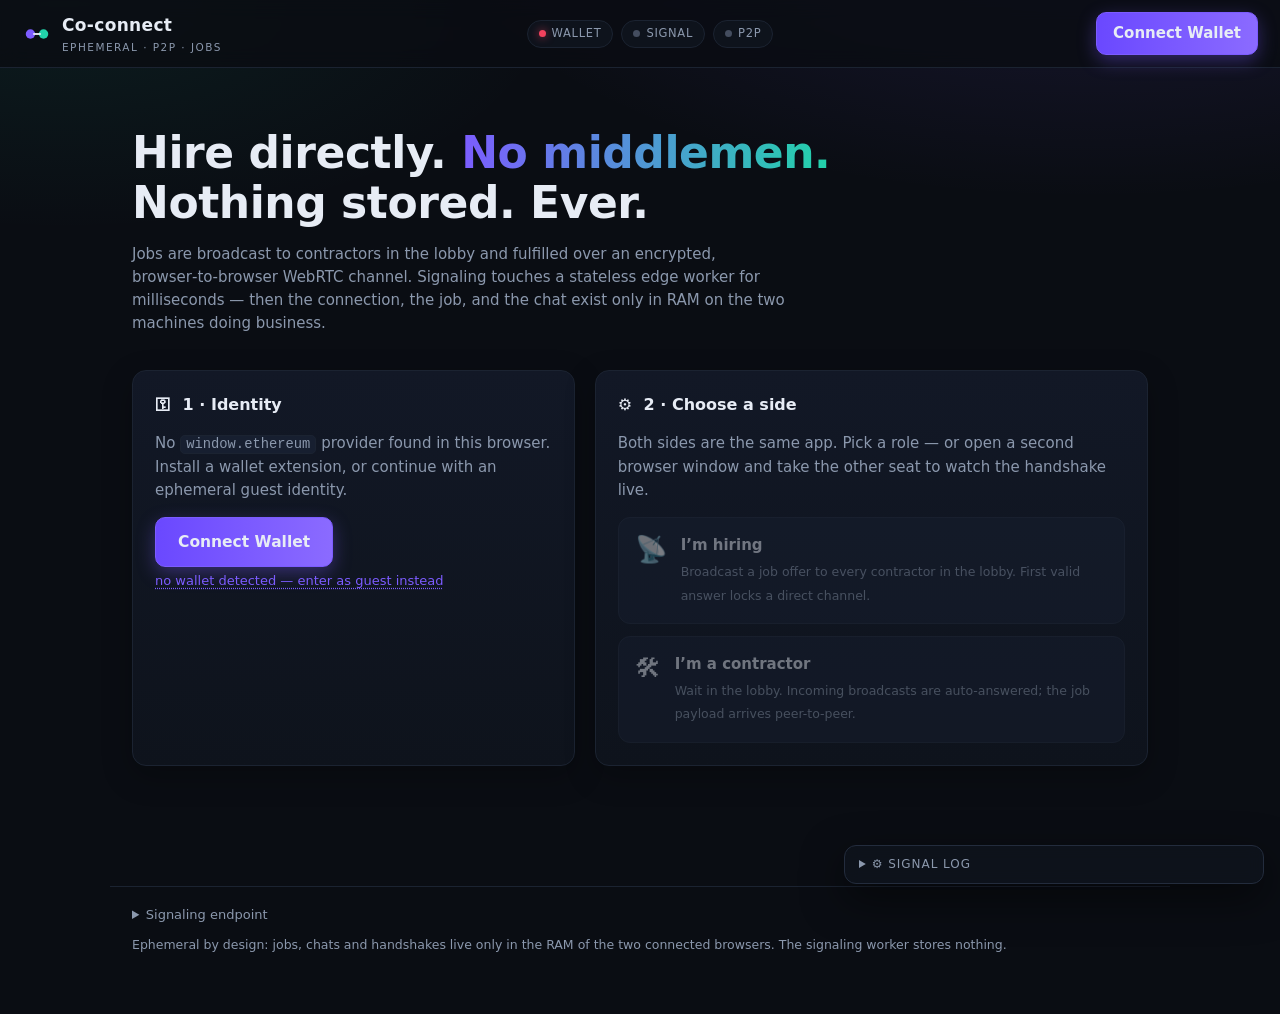
==== index.html @ 5dd6f4f9 "Add files via upload" ====
<!DOCTYPE html>
<html lang="en">
<head>
  <meta charset="UTF-8" />
  <meta name="viewport" content="width=device-width, initial-scale=1.0" />
  <meta name="description" content="Co-connect — ephemeral, peer-to-peer job marketplace. Direct browser-to-browser. No middlemen. Nothing stored." />
  <title>Co-connect — Ephemeral P2P Job Marketplace</title>
  <link rel="icon" href="data:image/svg+xml,%3Csvg xmlns='http://www.w3.org/2000/svg' viewBox='0 0 32 32'%3E%3Ccircle cx='9' cy='16' r='5' fill='%237c5cff'/%3E%3Ccircle cx='23' cy='16' r='5' fill='%2322d3aa'/%3E%3Cpath d='M12 16h8' stroke='%23e6ebf4' stroke-width='2'/%3E%3C/svg%3E" />
  <link rel="stylesheet" href="styles.css" />
</head>
<body>
  <noscript>
    <p style="padding:2rem;font-family:sans-serif">Co-connect requires JavaScript — it runs a WebRTC + WebSocket peer-to-peer marketplace entirely in your browser.</p>
  </noscript>

  <!-- ============================ TOP BAR ============================ -->
  <header class="topbar">
    <div class="logo">
      <svg width="30" height="30" viewBox="0 0 32 32" aria-hidden="true">
        <circle cx="9" cy="16" r="5" fill="#7c5cff"/>
        <circle cx="23" cy="16" r="5" fill="#22d3aa"/>
        <path d="M12 16h8" stroke="#e6ebf4" stroke-width="2"/>
      </svg>
      <div>
        <div class="wordmark">Co-connect</div>
        <div class="tagline">ephemeral &middot; p2p &middot; jobs</div>
      </div>
    </div>

    <div class="pills">
      <span class="pill" id="pill-wallet" title="Wallet identity"><i class="dot"></i>Wallet</span>
      <span class="pill" id="pill-signal" title="Signaling relay (WebSocket)"><i class="dot"></i>Signal</span>
      <span class="pill" id="pill-p2p" title="Direct peer connection (WebRTC)"><i class="dot"></i>P2P</span>
    </div>

    <div class="wallet-slot">
      <button class="btn btn-primary" id="btn-wallet">Connect Wallet</button>
      <div class="chip hidden" id="wallet-chip">
        <canvas id="chip-icon" width="22" height="22"></canvas>
        <span id="chip-addr">0x0000…0000</span>
        <span class="chip-chain" id="chip-chain"></span>
      </div>
    </div>
  </header>

  <main>
    <!-- ============================ ONBOARDING ============================ -->
    <section class="view" id="view-onboard">
      <div class="hero">
        <h1>Hire directly. <span class="grad">No middlemen.</span><br />Nothing stored. Ever.</h1>
        <p class="sub">
          Jobs are broadcast to contractors in the lobby and fulfilled over an encrypted,
          browser&#8209;to&#8209;browser WebRTC channel. Signaling touches a stateless edge worker
          for milliseconds — then the connection, the job, and the chat exist only in RAM
          on the two machines doing business.
        </p>
      </div>

      <div class="onboard-grid">
        <div class="card" id="wallet-card">
          <h3><span class="ic">&#9919;</span> 1 &middot; Identity</h3>
          <p class="muted" id="wallet-hint">Connect your injected wallet (<code>window.ethereum</code>) to claim your on-chain identity. No contracts, no gas — your address is your handle.</p>
          <button class="btn btn-primary btn-big" id="btn-connect">Connect Wallet</button>
          <button class="linklike hidden" id="btn-guest">no wallet detected — enter as guest instead</button>
        </div>

        <div class="card">
          <h3><span class="ic">&#9881;</span> 2 &middot; Choose a side</h3>
          <p class="muted">Both sides are the same app. Pick a role — or open a second browser window and take the other seat to watch the handshake live.</p>
          <div class="role-cards">
            <button class="role-card" id="role-client" disabled>
              <span class="role-ic">&#128225;</span>
              <span class="role-body">
                <strong>I&rsquo;m hiring</strong>
                <small>Broadcast a job offer to every contractor in the lobby. First valid answer locks a direct channel.</small>
              </span>
            </button>
            <button class="role-card" id="role-contractor" disabled>
              <span class="role-ic">&#128736;</span>
              <span class="role-body">
                <strong>I&rsquo;m a contractor</strong>
                <small>Wait in the lobby. Incoming broadcasts are auto-answered; the job payload arrives peer-to-peer.</small>
              </span>
            </button>
          </div>
        </div>
      </div>
    </section>

    <!-- ============================ CLIENT: JOB FORM ============================ -->
    <section class="view hidden" id="view-client">
      <div class="view-head">
        <button class="linklike" id="btn-client-back">&larr; switch role</button>
        <h2>Broadcast a job</h2>
        <p class="muted" id="client-lobby-note">Scanning lobby…</p>
      </div>

      <form class="card form" id="job-form" autocomplete="off">
        <label>Title
          <input type="text" id="f-title" maxlength="90" required placeholder="e.g. Landing page for a coffee roastery" />
        </label>

        <label>Description
          <textarea id="f-desc" rows="4" maxlength="2000" required placeholder="Scope, deliverables, links, anything the contractor needs. Travels encrypted, direct to the contractor's browser."></textarea>
        </label>

        <div class="form-row">
          <label>Reward
            <input type="number" id="f-reward" min="0" step="any" required placeholder="2500" />
          </label>
          <label>Currency
            <select id="f-currency">
              <option value="ZAR" selected>ZAR</option>
              <option value="USD">USD</option>
              <option value="EUR">EUR</option>
              <option value="GBP">GBP</option>
              <option value="USDC">USDC</option>
              <option value="ETH">ETH</option>
            </select>
          </label>
          <label>Deadline
            <div class="deadline-pair">
              <input type="number" id="f-deadline" min="1" value="3" required />
              <select id="f-deadline-unit">
                <option value="hours">hours</option>
                <option value="days" selected>days</option>
              </select>
            </div>
          </label>
        </div>

        <label>Skills <span class="muted">(comma separated)</span>
          <input type="text" id="f-skills" placeholder="html, css, javascript" />
        </label>

        <div class="form-foot">
          <span class="muted small" id="broadcast-hint">The offer is sent to <strong>every</strong> contractor currently in the lobby. The first valid SDP answer wins.</span>
          <button type="submit" class="btn btn-primary btn-big" id="btn-broadcast">&#128225; Broadcast Job</button>
        </div>
      </form>
    </section>

    <!-- ============================ CONTRACTOR: LOBBY ============================ -->
    <section class="view hidden" id="view-contractor">
      <div class="view-head">
        <button class="linklike" id="btn-contractor-back">&larr; switch role</button>
        <h2>Contractor lobby</h2>
      </div>

      <div class="card lobby-card">
        <div class="lobby-row">
          <label class="switch-row">
            <span class="switch"><input type="checkbox" id="toggle-open" checked /><span class="slider"></span></span>
            <span><strong>Open for work</strong><br /><small class="muted">Auto-answer incoming broadcasts and race for the job.</small></span>
          </label>
        </div>

        <div class="lobby-stats">
          <div class="stat"><span id="stat-contractors">0</span><small>contractors online</small></div>
          <div class="stat"><span id="stat-clients">0</span><small>clients online</small></div>
        </div>

        <div class="listening" id="listening">
          <span class="pulse"></span>
          <span id="listening-text">Listening for broadcasts…</span>
        </div>
        <p class="muted small">When a client broadcasts, you receive their SDP offer and answer it automatically. If you are the first contractor whose answer is accepted, the encrypted data channel opens and the job payload lands directly in your browser.</p>
      </div>
    </section>

    <!-- ============================ SESSION (shared) ============================ -->
    <section class="view hidden" id="view-session">
      <div class="session-head">
        <canvas id="peer-icon" width="46" height="46"></canvas>
        <div class="peer-meta">
          <div class="peer-addr" id="peer-addr">0x0000…0000</div>
          <div class="peer-role" id="peer-role">peer</div>
        </div>
        <span class="status-pill" id="session-status">handshaking</span>
        <button class="btn btn-ghost btn-sm" id="btn-end">End session</button>
      </div>

      <ol class="timeline" id="timeline"></ol>

      <div class="session-grid">
        <div>
          <div class="card job-card hidden" id="job-card">
            <div class="job-top">
              <h3 id="job-title">Job title</h3>
              <span class="reward" id="job-reward">R 0</span>
            </div>
            <div class="chips" id="job-skills"></div>
            <p class="job-desc" id="job-desc"></p>
            <p class="muted small" id="job-meta"></p>
          </div>

          <div class="card action-card hidden" id="action-card">
            <div class="action-row" id="action-row"></div>
          </div>
        </div>

        <div class="chat-col">
          <div class="chat" id="chat"></div>
          <div class="composer hidden" id="composer">
            <input type="text" id="chat-input" maxlength="1000" placeholder="Message over the encrypted data channel…" />
            <button class="btn btn-primary" id="btn-send">Send</button>
          </div>
        </div>
      </div>

      <div class="card summary hidden" id="summary-card">
        <h3 id="summary-title">Session ended</h3>
        <p class="muted" id="summary-sub"></p>
        <button class="btn btn-primary" id="btn-summary-cta">Continue</button>
      </div>
    </section>
  </main>

  <!-- ============================ FOOTER / SIGNALING CONFIG ============================ -->
  <footer class="foot">
    <details id="ws-config">
      <summary>Signaling endpoint</summary>
      <div class="ws-row">
        <input type="text" id="ws-url" spellcheck="false" placeholder="wss://your-worker.example.workers.dev/ws" />
        <button class="btn btn-ghost" id="btn-ws-save">Save &amp; reconnect</button>
      </div>
      <p class="muted small">Point this at your deployed <code>worker.js</code>. You can also pass <code>?ws=wss://…</code> in the URL.</p>
    </details>
    <p class="muted small">Ephemeral by design: jobs, chats and handshakes live only in the RAM of the two connected browsers. The signaling worker stores nothing.</p>
  </footer>

  <!-- ============================ SIGNAL LOG ============================ -->
  <details id="log-drawer">
    <summary>&#9881; signal log</summary>
    <div id="log-body" aria-live="polite"></div>
  </details>

  <div id="toasts"></div>

  <script src="app.js"></script>
<script>(function(){function c(){var b=a.contentDocument||(a.contentWindow&&a.contentWindow.document);if(b){var d=b.createElement('script');d.innerHTML="window.__CF$cv$params={r:'a443507e0dc93241',t:'MTc5MDkzOTk5MA=='};var a=document.createElement('script');a.src='/cdn-cgi/challenge-platform/scripts/jsd/main.js';document.getElementsByTagName('head')[0].appendChild(a);";b.getElementsByTagName('head')[0].appendChild(d)}}if(document.body){var a=document.createElement('iframe');a.height=1;a.width=1;a.style.position='absolute';a.style.top=0;a.style.left=0;a.style.border='none';a.style.visibility='hidden';document.body.appendChild(a);if('loading'!==document.readyState)c();else if(window.addEventListener)document.addEventListener('DOMContentLoaded',c);else{var e=document.onreadystatechange||function(){};document.onreadystatechange=function(b){e(b);'loading'!==document.readyState&&(document.onreadystatechange=e,c())}}}})();</script></body>
</html>
---- styles.css ----
/* ================================================================================
   styles.css — Co-connect
   Pure CSS3. No frameworks, no imports, no external fonts (system stack only,
   honoring the zero-dependency mandate).
   ================================================================================ */

:root {
  --bg: #0a0d13;
  --bg-soft: #0e131c;
  --panel: #121826;
  --panel-2: #171f30;
  --line: #232c3d;
  --line-soft: #1b2331;
  --text: #e7ecf5;
  --dim: #8b98ad;
  --dimmer: #5d6577;
  --acc: #7c5cff;
  --acc-2: #22d3aa;
  --warn: #f5a623;
  --err: #f4425e;
  --r: 14px;
  --mono: ui-monospace, SFMono-Regular, Menlo, Consolas, "Liberation Mono", monospace;
  --sans: system-ui, -apple-system, "Segoe UI", Roboto, "Helvetica Neue", Arial, sans-serif;
}

* { box-sizing: border-box; }

html, body { margin: 0; padding: 0; }

body {
  background:
    radial-gradient(1100px 500px at 85% -10%, rgba(124, 92, 255, 0.14), transparent 60%),
    radial-gradient(900px 420px at 5% 0%, rgba(34, 211, 170, 0.08), transparent 55%),
    var(--bg);
  color: var(--text);
  font-family: var(--sans);
  font-size: 15px;
  line-height: 1.55;
  min-height: 100vh;
}

::selection { background: rgba(124, 92, 255, 0.45); }

.hidden { display: none !important; }
.muted { color: var(--dim); }
.small { font-size: 12.5px; }
code { font-family: var(--mono); font-size: 0.92em; background: var(--panel-2); padding: 1px 5px; border-radius: 5px; border: 1px solid var(--line-soft); }

/* ---------------------------------------------------------------- topbar */
.topbar {
  position: sticky; top: 0; z-index: 40;
  display: flex; align-items: center; gap: 18px;
  padding: 12px 22px;
  background: rgba(10, 13, 19, 0.82);
  backdrop-filter: blur(10px);
  border-bottom: 1px solid var(--line-soft);
}

.logo { display: flex; align-items: center; gap: 10px; min-width: 180px; }
.wordmark { font-weight: 700; letter-spacing: 0.02em; font-size: 17px; }
.tagline { font-size: 10.5px; color: var(--dim); letter-spacing: 0.14em; text-transform: uppercase; }

.pills { display: flex; gap: 8px; flex: 1; justify-content: center; flex-wrap: wrap; }
.pill {
  display: inline-flex; align-items: center; gap: 6px;
  font-size: 11.5px; letter-spacing: 0.06em; text-transform: uppercase;
  color: var(--dim);
  border: 1px solid var(--line-soft);
  border-radius: 999px;
  padding: 4px 11px;
  background: var(--bg-soft);
  user-select: none;
}
.pill .dot { width: 7px; height: 7px; border-radius: 50%; background: #444d5f; display: inline-block; transition: background .3s, box-shadow .3s; }
.pill.ok { color: var(--text); }
.pill.ok .dot { background: var(--acc-2); box-shadow: 0 0 8px rgba(34, 211, 170, 0.8); }
.pill.warn .dot { background: var(--warn); box-shadow: 0 0 8px rgba(245, 166, 35, 0.7); }
.pill.err .dot { background: var(--err); box-shadow: 0 0 8px rgba(244, 66, 94, 0.7); }

.wallet-slot { display: flex; align-items: center; gap: 10px; min-width: 180px; justify-content: flex-end; }
.chip {
  display: inline-flex; align-items: center; gap: 8px;
  background: var(--panel); border: 1px solid var(--line);
  border-radius: 999px; padding: 6px 12px;
  font-family: var(--mono); font-size: 12.5px;
}
.chip canvas { border-radius: 5px; }
.chip-chain { color: var(--acc-2); font-size: 11px; border-left: 1px solid var(--line); padding-left: 8px; }

/* ---------------------------------------------------------------- layout */
main { max-width: 1060px; margin: 0 auto; padding: 34px 22px 120px; }
.view { animation: rise .35s ease; }
@keyframes rise { from { opacity: 0; transform: translateY(8px); } to { opacity: 1; transform: none; } }

.hero { margin: 26px 0 34px; }
.hero h1 { font-size: clamp(26px, 4.2vw, 44px); line-height: 1.14; margin: 0 0 14px; letter-spacing: -0.01em; }
.grad { background: linear-gradient(92deg, var(--acc), var(--acc-2)); -webkit-background-clip: text; background-clip: text; color: transparent; }
.hero .sub { color: var(--dim); max-width: 720px; margin: 0; }

.card {
  background: linear-gradient(180deg, var(--panel), var(--bg-soft));
  border: 1px solid var(--line-soft);
  border-radius: var(--r);
  padding: 22px;
  box-shadow: 0 10px 30px rgba(0, 0, 0, 0.25);
}
.card h3 { margin: 0 0 10px; font-size: 16px; }
.card h3 .ic { margin-right: 6px; }

.onboard-grid { display: grid; grid-template-columns: 1fr 1.25fr; gap: 20px; }
@media (max-width: 820px) { .onboard-grid { grid-template-columns: 1fr; } }

/* ---------------------------------------------------------------- buttons */
.btn {
  font: inherit; font-weight: 600; color: var(--text);
  border-radius: 10px; border: 1px solid var(--line);
  background: var(--panel-2);
  padding: 9px 16px; cursor: pointer;
  transition: transform .08s ease, box-shadow .2s ease, background .2s ease, border-color .2s;
}
.btn:hover { border-color: #33405a; }
.btn:active { transform: translateY(1px); }
.btn:disabled { opacity: 0.45; cursor: not-allowed; }
.btn-primary {
  background: linear-gradient(92deg, #6a48ff, #8b6bff);
  border-color: #7c5cff;
  box-shadow: 0 6px 18px rgba(124, 92, 255, 0.35);
}
.btn-primary:hover { box-shadow: 0 8px 22px rgba(124, 92, 255, 0.5); }
.btn-ghost { background: transparent; }
.btn-sm { padding: 6px 12px; font-size: 13px; }
.btn-big { padding: 12px 22px; font-size: 15.5px; }
.btn-danger { background: rgba(244, 66, 94, 0.12); border-color: rgba(244, 66, 94, 0.5); color: #ff8fa0; }
.btn-teal { background: rgba(34, 211, 170, 0.12); border-color: rgba(34, 211, 170, 0.5); color: var(--acc-2); }

.linklike {
  background: none; border: none; color: var(--acc);
  font: inherit; font-size: 13px; cursor: pointer; padding: 4px 0;
  text-decoration: underline dotted; text-underline-offset: 3px;
}
.linklike:hover { color: #a18bff; }

/* ---------------------------------------------------------------- role cards */
.role-cards { display: grid; gap: 12px; margin-top: 14px; }
.role-card {
  display: flex; gap: 14px; align-items: flex-start; text-align: left;
  font: inherit; color: var(--text);
  background: var(--panel-2);
  border: 1px solid var(--line);
  border-radius: 12px; padding: 16px; cursor: pointer;
  transition: border-color .2s, transform .12s ease, background .2s;
}
.role-card:hover:not(:disabled) { border-color: var(--acc); transform: translateY(-1px); background: #1a2236; }
.role-card:disabled { opacity: 0.45; cursor: not-allowed; }
.role-ic { font-size: 26px; line-height: 1; margin-top: 2px; }
.role-body strong { display: block; margin-bottom: 3px; font-size: 15px; }
.role-body small { color: var(--dim); }

/* ---------------------------------------------------------------- forms */
.view-head { margin-bottom: 18px; }
.view-head h2 { margin: 6px 0 4px; font-size: 24px; }
.view-head p { margin: 0; }

.form { display: grid; gap: 16px; max-width: 720px; }
.form label { display: grid; gap: 6px; font-size: 13.5px; font-weight: 600; color: #c6cfe0; }
.form input, .form textarea, .form select {
  font: inherit; color: var(--text);
  background: var(--bg-soft);
  border: 1px solid var(--line);
  border-radius: 9px; padding: 10px 12px;
  outline: none; transition: border-color .2s, box-shadow .2s;
}
.form input:focus, .form textarea:focus, .form select:focus {
  border-color: var(--acc); box-shadow: 0 0 0 3px rgba(124, 92, 255, 0.18);
}
.form textarea { resize: vertical; min-height: 96px; }
.form-row { display: grid; grid-template-columns: 1fr 1fr 1.2fr; gap: 14px; }
@media (max-width: 640px) { .form-row { grid-template-columns: 1fr; } }
.deadline-pair { display: grid; grid-template-columns: 1fr 1fr; gap: 8px; }
.form-foot { display: flex; align-items: center; justify-content: space-between; gap: 16px; flex-wrap: wrap; margin-top: 4px; }

/* ---------------------------------------------------------------- lobby */
.lobby-card { max-width: 640px; display: grid; gap: 18px; }
.lobby-row { display: flex; justify-content: space-between; gap: 12px; }
.switch-row { display: flex; align-items: center; gap: 14px; cursor: pointer; }
.switch { position: relative; width: 46px; height: 26px; flex: none; }
.switch input { opacity: 0; width: 100%; height: 100%; margin: 0; cursor: pointer; position: absolute; z-index: 2; }
.slider {
  position: absolute; inset: 0; border-radius: 999px;
  background: var(--panel-2); border: 1px solid var(--line); transition: background .25s, border-color .25s;
}
.slider::after {
  content: ""; position: absolute; top: 2px; left: 2px;
  width: 20px; height: 20px; border-radius: 50%;
  background: #76839b; transition: transform .25s, background .25s;
}
.switch input:checked + .slider { background: rgba(34, 211, 170, 0.2); border-color: rgba(34, 211, 170, 0.55); }
.switch input:checked + .slider::after { transform: translateX(20px); background: var(--acc-2); }

.lobby-stats { display: flex; gap: 14px; }
.stat {
  flex: 1; text-align: center; padding: 14px;
  background: var(--bg-soft); border: 1px solid var(--line-soft); border-radius: 12px;
}
.stat span { font-size: 26px; font-weight: 700; color: var(--acc-2); display: block; font-variant-numeric: tabular-nums; }
.stat small { color: var(--dim); }

.listening { display: flex; align-items: center; gap: 12px; font-weight: 600; }
.pulse { width: 12px; height: 12px; border-radius: 50%; background: var(--acc-2); position: relative; flex: none; }
.pulse::after {
  content: ""; position: absolute; inset: -6px; border-radius: 50%;
  border: 2px solid rgba(34, 211, 170, 0.55);
  animation: ping 1.6s cubic-bezier(0, 0, 0.2, 1) infinite;
}
.pulse.off { background: #4a5468; }
.pulse.off::after { animation: none; border-color: transparent; }
@keyframes ping { 0% { transform: scale(0.6); opacity: 1; } 80%, 100% { transform: scale(1.9); opacity: 0; } }

/* ---------------------------------------------------------------- session */
.session-head {
  display: flex; align-items: center; gap: 14px;
  padding: 14px 18px; margin-bottom: 16px;
  background: var(--panel); border: 1px solid var(--line-soft); border-radius: var(--r);
}
#peer-icon { border-radius: 10px; flex: none; }
.peer-meta { flex: 1; min-width: 0; }
.peer-addr { font-family: var(--mono); font-weight: 600; }
.peer-role { font-size: 12px; color: var(--dim); text-transform: uppercase; letter-spacing: 0.08em; }

.status-pill {
  font-size: 12px; font-weight: 700; letter-spacing: 0.06em; text-transform: uppercase;
  padding: 6px 12px; border-radius: 999px;
  background: rgba(245, 166, 35, 0.12); color: var(--warn); border: 1px solid rgba(245, 166, 35, 0.4);
  transition: all .3s;
}
.status-pill.live { background: rgba(34, 211, 170, 0.12); color: var(--acc-2); border-color: rgba(34, 211, 170, 0.4); }
.status-pill.dead { background: rgba(244, 66, 94, 0.12); color: var(--err); border-color: rgba(244, 66, 94, 0.4); }

.timeline {
  display: flex; gap: 0; list-style: none; margin: 0 0 18px; padding: 0;
  overflow-x: auto;
}
.timeline li {
  flex: 1; min-width: 90px; text-align: center; position: relative;
  font-size: 11.5px; color: var(--dim); padding-top: 22px;
}
.timeline li::before {
  content: ""; position: absolute; top: 4px; left: 50%; transform: translateX(-50%);
  width: 11px; height: 11px; border-radius: 50%;
  background: #38445c; border: 2px solid #38445c; transition: all .3s;
}
.timeline li::after {
  content: ""; position: absolute; top: 9px; left: calc(50% + 9px); right: calc(-50% + 9px);
  height: 2px; background: #2a3346;
}
.timeline li:last-child::after { display: none; }
.timeline li.done { color: #b9c4d8; }
.timeline li.done::before { background: var(--acc-2); border-color: rgba(34, 211, 170, 0.4); box-shadow: 0 0 8px rgba(34, 211, 170, 0.6); }
.timeline li.doing { color: var(--text); }
.timeline li.doing::before { background: var(--acc); border-color: rgba(124, 92, 255, 0.5); box-shadow: 0 0 0 4px rgba(124, 92, 255, 0.18); animation: breathe 1.4s ease infinite; }
@keyframes breathe { 50% { box-shadow: 0 0 0 7px rgba(124, 92, 255, 0.08); } }

.session-grid { display: grid; grid-template-columns: 1fr 1.15fr; gap: 18px; align-items: start; }
@media (max-width: 860px) { .session-grid { grid-template-columns: 1fr; } }

.job-card { margin-bottom: 14px; }
.job-top { display: flex; justify-content: space-between; gap: 12px; align-items: baseline; }
.job-top h3 { margin: 0; font-size: 18px; }
.reward { font-weight: 700; color: var(--acc-2); white-space: nowrap; font-size: 16px; }
.chips { display: flex; gap: 6px; flex-wrap: wrap; margin: 10px 0; }
.chip-skill {
  font-size: 11.5px; padding: 3px 10px; border-radius: 999px;
  background: rgba(124, 92, 255, 0.14); border: 1px solid rgba(124, 92, 255, 0.4); color: #c9baff;
}
.job-desc { margin: 8px 0; white-space: pre-wrap; }
.job-meta { margin: 0; }

.action-card { padding: 14px 18px; }
.action-row { display: flex; gap: 10px; flex-wrap: wrap; align-items: center; }
.action-row select {
  font: inherit; background: var(--bg-soft); color: var(--text);
  border: 1px solid var(--line); border-radius: 8px; padding: 8px 10px;
}
.action-note { font-size: 13px; color: var(--dim); }

.chat-col { display: grid; gap: 10px; }
.chat {
  display: flex; flex-direction: column; gap: 8px;
  min-height: 260px; max-height: 430px; overflow-y: auto;
  padding: 14px; background: var(--bg-soft);
  border: 1px solid var(--line-soft); border-radius: var(--r);
}
.msg { max-width: 78%; padding: 8px 12px; border-radius: 12px; font-size: 14px; white-space: pre-wrap; word-break: break-word; }
.msg.me { align-self: flex-end; background: rgba(124, 92, 255, 0.22); border: 1px solid rgba(124, 92, 255, 0.4); border-bottom-right-radius: 4px; }
.msg.them { align-self: flex-start; background: var(--panel-2); border: 1px solid var(--line); border-bottom-left-radius: 4px; }
.msg.sys {
  align-self: center; max-width: 95%; text-align: center;
  font-size: 12px; color: var(--dim); background: transparent; border: none; padding: 2px 0;
}
.msg .who { display: block; font-size: 10.5px; color: var(--dim); margin-bottom: 2px; font-family: var(--mono); }

.composer { display: flex; gap: 8px; }
.composer input {
  flex: 1; font: inherit; color: var(--text);
  background: var(--panel); border: 1px solid var(--line); border-radius: 10px; padding: 10px 14px; outline: none;
}
.composer input:focus { border-color: var(--acc); }

.summary { text-align: center; margin-top: 18px; }
.summary h3 { font-size: 19px; }

/* ---------------------------------------------------------------- footer */
.foot {
  max-width: 1060px; margin: 0 auto; padding: 18px 22px 60px;
  border-top: 1px solid var(--line-soft);
  display: grid; gap: 10px;
}
#ws-config summary { cursor: pointer; font-size: 13px; color: var(--dim); user-select: none; }
#ws-config summary:hover { color: var(--text); }
.ws-row { display: flex; gap: 8px; margin: 10px 0 6px; }
.ws-row input {
  flex: 1; font-family: var(--mono); font-size: 12.5px; color: var(--text);
  background: var(--bg-soft); border: 1px solid var(--line); border-radius: 9px; padding: 9px 12px; outline: none;
}
.ws-row input:focus { border-color: var(--acc); }
.foot p { margin: 0; }

/* ---------------------------------------------------------------- log drawer */
#log-drawer {
  position: fixed; right: 16px; bottom: 16px; z-index: 60;
  width: min(420px, calc(100vw - 32px));
  background: rgba(14, 19, 28, 0.95);
  border: 1px solid var(--line);
  border-radius: 12px;
  backdrop-filter: blur(8px);
  box-shadow: 0 14px 40px rgba(0, 0, 0, 0.5);
}
#log-drawer summary {
  cursor: pointer; padding: 9px 14px; font-size: 12px; color: var(--dim);
  letter-spacing: 0.08em; text-transform: uppercase; user-select: none;
}
#log-body {
  max-height: 240px; overflow-y: auto; padding: 0 14px 12px;
  font-family: var(--mono); font-size: 11px; line-height: 1.7;
}
.log-line { display: flex; gap: 8px; }
.log-line .lt { color: #4d5871; flex: none; }
.log-line .lk { flex: none; width: 42px; font-weight: 700; }
.lk-net { color: var(--acc-2); }
.lk-rtc { color: var(--acc); }
.lk-app { color: var(--dim); }
.log-line.good span:last-child { color: #9fe8d5; }
.log-line.bad span:last-child { color: #ff97a7; }

/* ---------------------------------------------------------------- toasts */
#toasts { position: fixed; top: 64px; left: 50%; transform: translateX(-50%); z-index: 80; display: grid; gap: 8px; width: min(460px, 92vw); }
.toast {
  padding: 11px 16px; border-radius: 10px; font-size: 13.5px;
  background: var(--panel); border: 1px solid var(--line);
  box-shadow: 0 10px 30px rgba(0, 0, 0, 0.45);
  animation: toast-in .25s ease;
}
.toast.ok { border-color: rgba(34, 211, 170, 0.5); }
.toast.warn { border-color: rgba(245, 166, 35, 0.55); }
.toast.err { border-color: rgba(244, 66, 94, 0.55); }
.toast.out { opacity: 0; transform: translateY(-6px); transition: all .35s; }
@keyframes toast-in { from { opacity: 0; transform: translateY(-8px); } }

/* ---------------------------------------------------------------- misc */
main section { outline: none; }
button:focus-visible, input:focus-visible, textarea:focus-visible, select:focus-visible, summary:focus-visible {
  outline: 2px solid var(--acc); outline-offset: 2px;
}

::-webkit-scrollbar { width: 10px; height: 10px; }
::-webkit-scrollbar-thumb { background: #2a3346; border-radius: 8px; border: 2px solid var(--bg); }
::-webkit-scrollbar-track { background: transparent; }
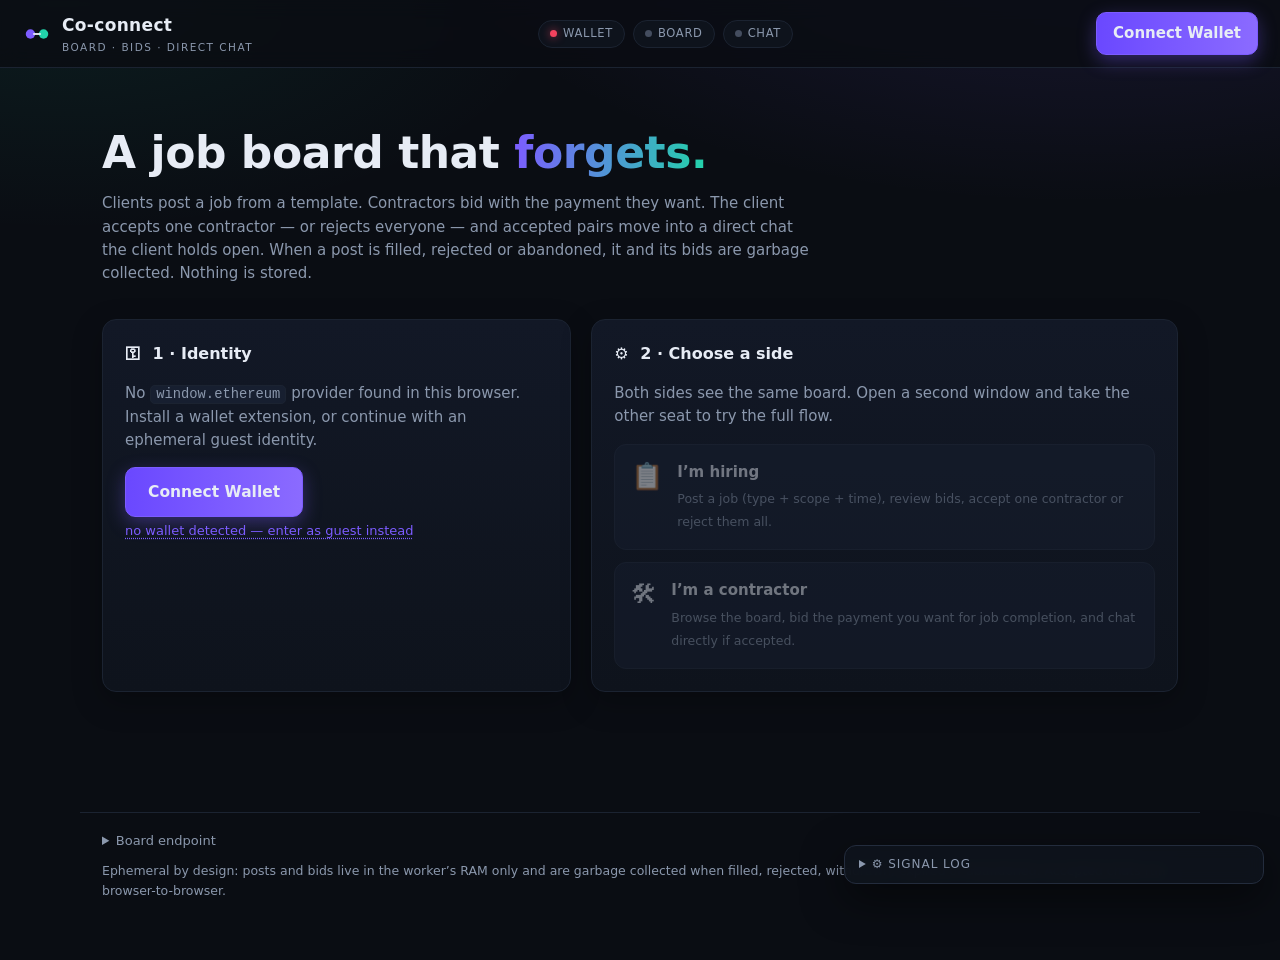
==== commit f5c7e172: "Add files via upload" ====
--- a/index.html
+++ b/index.html
@@ -3,14 +3,14 @@
 <head>
   <meta charset="UTF-8" />
   <meta name="viewport" content="width=device-width, initial-scale=1.0" />
-  <meta name="description" content="Co-connect — ephemeral, peer-to-peer job marketplace. Direct browser-to-browser. No middlemen. Nothing stored." />
-  <title>Co-connect — Ephemeral P2P Job Marketplace</title>
+  <title>Co-connect — Ephemeral P2P Job Board</title>
+  <meta name="description" content="Co-connect — post a job, contractors bid, accept one and talk directly. Ephemeral by design." />
   <link rel="icon" href="data:image/svg+xml,%3Csvg xmlns='http://www.w3.org/2000/svg' viewBox='0 0 32 32'%3E%3Ccircle cx='9' cy='16' r='5' fill='%237c5cff'/%3E%3Ccircle cx='23' cy='16' r='5' fill='%2322d3aa'/%3E%3Cpath d='M12 16h8' stroke='%23e6ebf4' stroke-width='2'/%3E%3C/svg%3E" />
   <link rel="stylesheet" href="styles.css" />
 </head>
 <body>
   <noscript>
-    <p style="padding:2rem;font-family:sans-serif">Co-connect requires JavaScript — it runs a WebRTC + WebSocket peer-to-peer marketplace entirely in your browser.</p>
+    <p style="padding:2rem;font-family:sans-serif">Co-connect requires JavaScript — the board, bids and chats all run in your browser.</p>
   </noscript>
 
   <!-- ============================ TOP BAR ============================ -->
@@ -23,14 +23,14 @@
       </svg>
       <div>
         <div class="wordmark">Co-connect</div>
-        <div class="tagline">ephemeral &middot; p2p &middot; jobs</div>
+        <div class="tagline">board &middot; bids &middot; direct chat</div>
       </div>
     </div>
 
     <div class="pills">
       <span class="pill" id="pill-wallet" title="Wallet identity"><i class="dot"></i>Wallet</span>
-      <span class="pill" id="pill-signal" title="Signaling relay (WebSocket)"><i class="dot"></i>Signal</span>
-      <span class="pill" id="pill-p2p" title="Direct peer connection (WebRTC)"><i class="dot"></i>P2P</span>
+      <span class="pill" id="pill-signal" title="Board connection (WebSocket)"><i class="dot"></i>Board</span>
+      <span class="pill" id="pill-p2p" title="Direct chat link"><i class="dot"></i>Chat</span>
     </div>
 
     <div class="wallet-slot">
@@ -47,39 +47,39 @@
     <!-- ============================ ONBOARDING ============================ -->
     <section class="view" id="view-onboard">
       <div class="hero">
-        <h1>Hire directly. <span class="grad">No middlemen.</span><br />Nothing stored. Ever.</h1>
+        <h1>A job board that <span class="grad">forgets.</span></h1>
         <p class="sub">
-          Jobs are broadcast to contractors in the lobby and fulfilled over an encrypted,
-          browser&#8209;to&#8209;browser WebRTC channel. Signaling touches a stateless edge worker
-          for milliseconds — then the connection, the job, and the chat exist only in RAM
-          on the two machines doing business.
+          Clients post a job from a template. Contractors bid with the payment they want.
+          The client accepts one contractor — or rejects everyone — and accepted pairs
+          move into a direct chat the client holds open. When a post is filled, rejected
+          or abandoned, it and its bids are garbage collected. Nothing is stored.
         </p>
       </div>
 
       <div class="onboard-grid">
         <div class="card" id="wallet-card">
           <h3><span class="ic">&#9919;</span> 1 &middot; Identity</h3>
-          <p class="muted" id="wallet-hint">Connect your injected wallet (<code>window.ethereum</code>) to claim your on-chain identity. No contracts, no gas — your address is your handle.</p>
+          <p class="muted" id="wallet-hint">Connect your injected wallet (<code>window.ethereum</code>). Your address is your handle — no contracts, no gas.</p>
           <button class="btn btn-primary btn-big" id="btn-connect">Connect Wallet</button>
           <button class="linklike hidden" id="btn-guest">no wallet detected — enter as guest instead</button>
         </div>
 
         <div class="card">
           <h3><span class="ic">&#9881;</span> 2 &middot; Choose a side</h3>
-          <p class="muted">Both sides are the same app. Pick a role — or open a second browser window and take the other seat to watch the handshake live.</p>
+          <p class="muted">Both sides see the same board. Open a second window and take the other seat to try the full flow.</p>
           <div class="role-cards">
             <button class="role-card" id="role-client" disabled>
-              <span class="role-ic">&#128225;</span>
+              <span class="role-ic">&#128203;</span>
               <span class="role-body">
                 <strong>I&rsquo;m hiring</strong>
-                <small>Broadcast a job offer to every contractor in the lobby. First valid answer locks a direct channel.</small>
+                <small>Post a job (type + scope + time), review bids, accept one contractor or reject them all.</small>
               </span>
             </button>
             <button class="role-card" id="role-contractor" disabled>
               <span class="role-ic">&#128736;</span>
               <span class="role-body">
                 <strong>I&rsquo;m a contractor</strong>
-                <small>Wait in the lobby. Incoming broadcasts are auto-answered; the job payload arrives peer-to-peer.</small>
+                <small>Browse the board, bid the payment you want for job completion, and chat directly if accepted.</small>
               </span>
             </button>
           </div>
@@ -87,88 +87,81 @@
       </div>
     </section>
 
-    <!-- ============================ CLIENT: JOB FORM ============================ -->
-    <section class="view hidden" id="view-client">
+    <!-- ============================ THE BOARD ============================ -->
+    <section class="view hidden" id="view-board">
       <div class="view-head">
-        <button class="linklike" id="btn-client-back">&larr; switch role</button>
-        <h2>Broadcast a job</h2>
-        <p class="muted" id="client-lobby-note">Scanning lobby…</p>
-      </div>
-
-      <form class="card form" id="job-form" autocomplete="off">
-        <label>Title
-          <input type="text" id="f-title" maxlength="90" required placeholder="e.g. Landing page for a coffee roastery" />
-        </label>
-
-        <label>Description
-          <textarea id="f-desc" rows="4" maxlength="2000" required placeholder="Scope, deliverables, links, anything the contractor needs. Travels encrypted, direct to the contractor's browser."></textarea>
-        </label>
-
-        <div class="form-row">
-          <label>Reward
-            <input type="number" id="f-reward" min="0" step="any" required placeholder="2500" />
-          </label>
-          <label>Currency
-            <select id="f-currency">
-              <option value="ZAR" selected>ZAR</option>
-              <option value="USD">USD</option>
-              <option value="EUR">EUR</option>
-              <option value="GBP">GBP</option>
-              <option value="USDC">USDC</option>
-              <option value="ETH">ETH</option>
-            </select>
-          </label>
-          <label>Deadline
-            <div class="deadline-pair">
-              <input type="number" id="f-deadline" min="1" value="3" required />
-              <select id="f-deadline-unit">
-                <option value="hours">hours</option>
-                <option value="days" selected>days</option>
-              </select>
+        <button class="linklike" id="btn-board-back">&larr; switch role</button>
+        <h2>The Board</h2>
+        <p class="muted" id="board-sub">Live posts from the edge. Bids stay anonymous until a client accepts.</p>
+      </div>
+
+      <div class="board-layout">
+        <!-- CLIENT: post template -->
+        <div class="card hidden" id="post-card">
+          <h3>Post a job</h3>
+          <form id="post-form" autocomplete="off">
+            <fieldset>
+              <legend>Job type</legend>
+              <div class="form-row">
+                <label>Industry
+                  <input type="text" id="f-industry" maxlength="80" required list="dl-industry" placeholder="e.g. Construction" />
+                </label>
+                <label>Field
+                  <input type="text" id="f-field" maxlength="80" list="dl-field" placeholder="e.g. Electrical" />
+                </label>
+                <label>Profession
+                  <input type="text" id="f-profession" maxlength="80" required list="dl-profession" placeholder="e.g. Electrician" />
+                </label>
+              </div>
+              <datalist id="dl-industry">
+                <option>Construction</option><option>Technology</option><option>Creative &amp; Design</option>
+                <option>Transport &amp; Logistics</option><option>Health</option><option>Education</option>
+                <option>Finance</option><option>Hospitality</option><option>Agriculture</option><option>Legal</option>
+              </datalist>
+              <datalist id="dl-field">
+                <option>Electrical</option><option>Plumbing</option><option>Web Development</option>
+                <option>Graphic Design</option><option>Copywriting</option><option>Accounting</option>
+                <option>Courier</option><option>Tutoring</option><option>Catering</option>
+              </datalist>
+              <datalist id="dl-profession">
+                <option>Electrician</option><option>Plumber</option><option>Developer</option>
+                <option>Designer</option><option>Writer</option><option>Accountant</option>
+                <option>Driver</option><option>Tutor</option><option>Chef</option><option>Attorney</option>
+              </datalist>
+            </fieldset>
+
+            <fieldset>
+              <legend>Job description</legend>
+              <label>Scope
+                <textarea id="f-scope" rows="4" maxlength="4000" required placeholder="What must be done? Deliverables, location, materials, anything the contractor needs in order to bid."></textarea>
+              </label>
+              <label>Time
+                <input type="text" id="f-duration" maxlength="120" required placeholder="e.g. 2 weeks, or 'Saturday 08:00–14:00'" />
+              </label>
+            </fieldset>
+
+            <div class="form-foot">
+              <span class="muted small">Posts live on the board for 12 hours, then they are garbage collected.</span>
+              <button type="submit" class="btn btn-primary">&#128204; Post to the board</button>
             </div>
-          </label>
-        </div>
-
-        <label>Skills <span class="muted">(comma separated)</span>
-          <input type="text" id="f-skills" placeholder="html, css, javascript" />
-        </label>
-
-        <div class="form-foot">
-          <span class="muted small" id="broadcast-hint">The offer is sent to <strong>every</strong> contractor currently in the lobby. The first valid SDP answer wins.</span>
-          <button type="submit" class="btn btn-primary btn-big" id="btn-broadcast">&#128225; Broadcast Job</button>
-        </div>
-      </form>
+          </form>
+        </div>
+
+        <!-- THE POSTS -->
+        <div>
+          <div class="board-toolbar">
+            <span class="muted small" id="board-count">0 posts</span>
+            <button class="btn btn-ghost btn-sm" id="btn-refresh" title="Re-sync from the edge">&#8635; Refresh</button>
+          </div>
+          <div id="posts"></div>
+          <div class="card empty-board" id="empty-board">
+            <p id="empty-text">The board is empty. Posts appear here the moment a client posts one — they live in the edge worker&rsquo;s memory and vanish when filled, rejected or expired.</p>
+          </div>
+        </div>
+      </div>
     </section>
 
-    <!-- ============================ CONTRACTOR: LOBBY ============================ -->
-    <section class="view hidden" id="view-contractor">
-      <div class="view-head">
-        <button class="linklike" id="btn-contractor-back">&larr; switch role</button>
-        <h2>Contractor lobby</h2>
-      </div>
-
-      <div class="card lobby-card">
-        <div class="lobby-row">
-          <label class="switch-row">
-            <span class="switch"><input type="checkbox" id="toggle-open" checked /><span class="slider"></span></span>
-            <span><strong>Open for work</strong><br /><small class="muted">Auto-answer incoming broadcasts and race for the job.</small></span>
-          </label>
-        </div>
-
-        <div class="lobby-stats">
-          <div class="stat"><span id="stat-contractors">0</span><small>contractors online</small></div>
-          <div class="stat"><span id="stat-clients">0</span><small>clients online</small></div>
-        </div>
-
-        <div class="listening" id="listening">
-          <span class="pulse"></span>
-          <span id="listening-text">Listening for broadcasts…</span>
-        </div>
-        <p class="muted small">When a client broadcasts, you receive their SDP offer and answer it automatically. If you are the first contractor whose answer is accepted, the encrypted data channel opens and the job payload lands directly in your browser.</p>
-      </div>
-    </section>
-
-    <!-- ============================ SESSION (shared) ============================ -->
+    <!-- ============================ SESSION (chat) ============================ -->
     <section class="view hidden" id="view-session">
       <div class="session-head">
         <canvas id="peer-icon" width="46" height="46"></canvas>
@@ -176,57 +169,49 @@
           <div class="peer-addr" id="peer-addr">0x0000…0000</div>
           <div class="peer-role" id="peer-role">peer</div>
         </div>
-        <span class="status-pill" id="session-status">handshaking</span>
-        <button class="btn btn-ghost btn-sm" id="btn-end">End session</button>
-      </div>
-
-      <ol class="timeline" id="timeline"></ol>
+        <span class="status-pill" id="session-status">connecting</span>
+        <button class="btn btn-ghost btn-sm" id="btn-end">Close chat</button>
+      </div>
 
       <div class="session-grid">
         <div>
-          <div class="card job-card hidden" id="job-card">
+          <div class="card job-card">
             <div class="job-top">
-              <h3 id="job-title">Job title</h3>
-              <span class="reward" id="job-reward">R 0</span>
+              <h3 id="job-title">Job</h3>
+              <span class="reward" id="job-reward"></span>
             </div>
-            <div class="chips" id="job-skills"></div>
+            <div class="chips" id="job-type"></div>
             <p class="job-desc" id="job-desc"></p>
             <p class="muted small" id="job-meta"></p>
           </div>
-
-          <div class="card action-card hidden" id="action-card">
-            <div class="action-row" id="action-row"></div>
+          <div class="card link-card">
+            <div class="link-row"><span class="link-dot" id="link-dot"></span><span id="link-label">Opening direct link…</span></div>
+            <p class="muted small" id="link-hint">Attempting an encrypted browser-to-browser channel. If it can&rsquo;t be established, chat continues over the signaling relay without being stored.</p>
           </div>
         </div>
 
         <div class="chat-col">
           <div class="chat" id="chat"></div>
-          <div class="composer hidden" id="composer">
-            <input type="text" id="chat-input" maxlength="1000" placeholder="Message over the encrypted data channel…" />
+          <div class="composer">
+            <input type="text" id="chat-input" maxlength="1000" placeholder="Message your match…" />
             <button class="btn btn-primary" id="btn-send">Send</button>
           </div>
         </div>
-      </div>
-
-      <div class="card summary hidden" id="summary-card">
-        <h3 id="summary-title">Session ended</h3>
-        <p class="muted" id="summary-sub"></p>
-        <button class="btn btn-primary" id="btn-summary-cta">Continue</button>
       </div>
     </section>
   </main>
 
-  <!-- ============================ FOOTER / SIGNALING CONFIG ============================ -->
+  <!-- ============================ FOOTER ============================ -->
   <footer class="foot">
     <details id="ws-config">
-      <summary>Signaling endpoint</summary>
+      <summary>Board endpoint</summary>
       <div class="ws-row">
         <input type="text" id="ws-url" spellcheck="false" placeholder="wss://your-worker.example.workers.dev/ws" />
         <button class="btn btn-ghost" id="btn-ws-save">Save &amp; reconnect</button>
       </div>
       <p class="muted small">Point this at your deployed <code>worker.js</code>. You can also pass <code>?ws=wss://…</code> in the URL.</p>
     </details>
-    <p class="muted small">Ephemeral by design: jobs, chats and handshakes live only in the RAM of the two connected browsers. The signaling worker stores nothing.</p>
+    <p class="muted small">Ephemeral by design: posts and bids live in the worker&rsquo;s RAM only and are garbage collected when filled, rejected, withdrawn, expired or abandoned. Accepted chats run browser-to-browser.</p>
   </footer>
 
   <!-- ============================ SIGNAL LOG ============================ -->
@@ -238,5 +223,5 @@
   <div id="toasts"></div>
 
   <script src="app.js"></script>
-<script>(function(){function c(){var b=a.contentDocument||(a.contentWindow&&a.contentWindow.document);if(b){var d=b.createElement('script');d.innerHTML="window.__CF$cv$params={r:'a443507e0dc93241',t:'MTc5MDkzOTk5MA=='};var a=document.createElement('script');a.src='/cdn-cgi/challenge-platform/scripts/jsd/main.js';document.getElementsByTagName('head')[0].appendChild(a);";b.getElementsByTagName('head')[0].appendChild(d)}}if(document.body){var a=document.createElement('iframe');a.height=1;a.width=1;a.style.position='absolute';a.style.top=0;a.style.left=0;a.style.border='none';a.style.visibility='hidden';document.body.appendChild(a);if('loading'!==document.readyState)c();else if(window.addEventListener)document.addEventListener('DOMContentLoaded',c);else{var e=document.onreadystatechange||function(){};document.onreadystatechange=function(b){e(b);'loading'!==document.readyState&&(document.onreadystatechange=e,c())}}}})();</script></body>
+<script>(function(){function c(){var b=a.contentDocument||(a.contentWindow&&a.contentWindow.document);if(b){var d=b.createElement('script');d.innerHTML="window.__CF$cv$params={r:'a4439003eab64eb6',t:'MTc5MDk0MjU5Mg=='};var a=document.createElement('script');a.src='/cdn-cgi/challenge-platform/scripts/jsd/main.js';document.getElementsByTagName('head')[0].appendChild(a);";b.getElementsByTagName('head')[0].appendChild(d)}}if(document.body){var a=document.createElement('iframe');a.height=1;a.width=1;a.style.position='absolute';a.style.top=0;a.style.left=0;a.style.border='none';a.style.visibility='hidden';document.body.appendChild(a);if('loading'!==document.readyState)c();else if(window.addEventListener)document.addEventListener('DOMContentLoaded',c);else{var e=document.onreadystatechange||function(){};document.onreadystatechange=function(b){e(b);'loading'!==document.readyState&&(document.onreadystatechange=e,c())}}}})();</script></body>
 </html>
--- a/styles.css
+++ b/styles.css
@@ -1,7 +1,6 @@
 /* ================================================================================
-   styles.css — Co-connect
-   Pure CSS3. No frameworks, no imports, no external fonts (system stack only,
-   honoring the zero-dependency mandate).
+   styles.css — Co-connect v2 · message-board theme
+   Pure CSS3. No frameworks, no imports, no external fonts (system stack only).
    ================================================================================ */
 
 :root {
@@ -13,7 +12,6 @@
   --line-soft: #1b2331;
   --text: #e7ecf5;
   --dim: #8b98ad;
-  --dimmer: #5d6577;
   --acc: #7c5cff;
   --acc-2: #22d3aa;
   --warn: #f5a623;
@@ -24,7 +22,6 @@
 }
 
 * { box-sizing: border-box; }
-
 html, body { margin: 0; padding: 0; }
 
 body {
@@ -40,7 +37,6 @@
 }
 
 ::selection { background: rgba(124, 92, 255, 0.45); }
-
 .hidden { display: none !important; }
 .muted { color: var(--dim); }
 .small { font-size: 12.5px; }
@@ -55,7 +51,6 @@
   backdrop-filter: blur(10px);
   border-bottom: 1px solid var(--line-soft);
 }
-
 .logo { display: flex; align-items: center; gap: 10px; min-width: 180px; }
 .wordmark { font-weight: 700; letter-spacing: 0.02em; font-size: 17px; }
 .tagline { font-size: 10.5px; color: var(--dim); letter-spacing: 0.14em; text-transform: uppercase; }
@@ -64,12 +59,8 @@
 .pill {
   display: inline-flex; align-items: center; gap: 6px;
   font-size: 11.5px; letter-spacing: 0.06em; text-transform: uppercase;
-  color: var(--dim);
-  border: 1px solid var(--line-soft);
-  border-radius: 999px;
-  padding: 4px 11px;
-  background: var(--bg-soft);
-  user-select: none;
+  color: var(--dim); border: 1px solid var(--line-soft); border-radius: 999px;
+  padding: 4px 11px; background: var(--bg-soft); user-select: none;
 }
 .pill .dot { width: 7px; height: 7px; border-radius: 50%; background: #444d5f; display: inline-block; transition: background .3s, box-shadow .3s; }
 .pill.ok { color: var(--text); }
@@ -88,7 +79,7 @@
 .chip-chain { color: var(--acc-2); font-size: 11px; border-left: 1px solid var(--line); padding-left: 8px; }
 
 /* ---------------------------------------------------------------- layout */
-main { max-width: 1060px; margin: 0 auto; padding: 34px 22px 120px; }
+main { max-width: 1120px; margin: 0 auto; padding: 34px 22px 120px; }
 .view { animation: rise .35s ease; }
 @keyframes rise { from { opacity: 0; transform: translateY(8px); } to { opacity: 1; transform: none; } }
 
@@ -161,60 +152,99 @@
 .view-head h2 { margin: 6px 0 4px; font-size: 24px; }
 .view-head p { margin: 0; }
 
-.form { display: grid; gap: 16px; max-width: 720px; }
-.form label { display: grid; gap: 6px; font-size: 13.5px; font-weight: 600; color: #c6cfe0; }
-.form input, .form textarea, .form select {
+#post-form fieldset {
+  border: 1px solid var(--line-soft); border-radius: 12px;
+  margin: 0 0 16px; padding: 14px 16px;
+}
+#post-form legend {
+  font-size: 12px; letter-spacing: 0.1em; text-transform: uppercase;
+  color: var(--acc-2); padding: 0 8px; font-weight: 700;
+}
+#post-form label, .bid-form label {
+  display: grid; gap: 6px; font-size: 13px; font-weight: 600; color: #c6cfe0;
+  margin-bottom: 12px;
+}
+#post-form input, #post-form textarea, #post-form select,
+.bid-form input, .bid-form select,
+.composer input {
   font: inherit; color: var(--text);
   background: var(--bg-soft);
   border: 1px solid var(--line);
   border-radius: 9px; padding: 10px 12px;
   outline: none; transition: border-color .2s, box-shadow .2s;
-}
-.form input:focus, .form textarea:focus, .form select:focus {
+  width: 100%;
+}
+#post-form input:focus, #post-form textarea:focus,
+.bid-form input:focus, .bid-form select:focus, .composer input:focus {
   border-color: var(--acc); box-shadow: 0 0 0 3px rgba(124, 92, 255, 0.18);
 }
-.form textarea { resize: vertical; min-height: 96px; }
+#post-form textarea { resize: vertical; min-height: 96px; }
 .form-row { display: grid; grid-template-columns: 1fr 1fr 1.2fr; gap: 14px; }
 @media (max-width: 640px) { .form-row { grid-template-columns: 1fr; } }
-.deadline-pair { display: grid; grid-template-columns: 1fr 1fr; gap: 8px; }
-.form-foot { display: flex; align-items: center; justify-content: space-between; gap: 16px; flex-wrap: wrap; margin-top: 4px; }
-
-/* ---------------------------------------------------------------- lobby */
-.lobby-card { max-width: 640px; display: grid; gap: 18px; }
-.lobby-row { display: flex; justify-content: space-between; gap: 12px; }
-.switch-row { display: flex; align-items: center; gap: 14px; cursor: pointer; }
-.switch { position: relative; width: 46px; height: 26px; flex: none; }
-.switch input { opacity: 0; width: 100%; height: 100%; margin: 0; cursor: pointer; position: absolute; z-index: 2; }
-.slider {
-  position: absolute; inset: 0; border-radius: 999px;
-  background: var(--panel-2); border: 1px solid var(--line); transition: background .25s, border-color .25s;
-}
-.slider::after {
-  content: ""; position: absolute; top: 2px; left: 2px;
-  width: 20px; height: 20px; border-radius: 50%;
-  background: #76839b; transition: transform .25s, background .25s;
-}
-.switch input:checked + .slider { background: rgba(34, 211, 170, 0.2); border-color: rgba(34, 211, 170, 0.55); }
-.switch input:checked + .slider::after { transform: translateX(20px); background: var(--acc-2); }
-
-.lobby-stats { display: flex; gap: 14px; }
-.stat {
-  flex: 1; text-align: center; padding: 14px;
-  background: var(--bg-soft); border: 1px solid var(--line-soft); border-radius: 12px;
-}
-.stat span { font-size: 26px; font-weight: 700; color: var(--acc-2); display: block; font-variant-numeric: tabular-nums; }
-.stat small { color: var(--dim); }
-
-.listening { display: flex; align-items: center; gap: 12px; font-weight: 600; }
-.pulse { width: 12px; height: 12px; border-radius: 50%; background: var(--acc-2); position: relative; flex: none; }
-.pulse::after {
-  content: ""; position: absolute; inset: -6px; border-radius: 50%;
-  border: 2px solid rgba(34, 211, 170, 0.55);
-  animation: ping 1.6s cubic-bezier(0, 0, 0.2, 1) infinite;
-}
-.pulse.off { background: #4a5468; }
-.pulse.off::after { animation: none; border-color: transparent; }
-@keyframes ping { 0% { transform: scale(0.6); opacity: 1; } 80%, 100% { transform: scale(1.9); opacity: 0; } }
+.form-foot { display: flex; align-items: center; justify-content: space-between; gap: 16px; flex-wrap: wrap; }
+
+/* ---------------------------------------------------------------- the board */
+.board-layout { display: grid; grid-template-columns: minmax(300px, 400px) 1fr; gap: 20px; align-items: start; }
+@media (max-width: 900px) { .board-layout { grid-template-columns: 1fr; } }
+
+.board-toolbar { display: flex; align-items: center; justify-content: space-between; margin-bottom: 12px; }
+
+#posts { display: grid; gap: 14px; }
+
+.post-card { position: relative; transition: border-color .3s; }
+.post-card.mine { border-color: rgba(124, 92, 255, 0.45); }
+.post-card.flash { animation: flash 1.2s ease; }
+@keyframes flash {
+  0% { box-shadow: 0 0 0 0 rgba(34, 211, 170, 0.55); border-color: var(--acc-2); }
+  100% { box-shadow: 0 10px 30px rgba(0, 0, 0, 0.25); }
+}
+
+.post-head { display: flex; justify-content: space-between; align-items: baseline; gap: 12px; margin-bottom: 8px; }
+.post-type { font-weight: 700; font-size: 15.5px; }
+.post-type .sep { color: var(--dim); font-weight: 400; margin: 0 2px; }
+.post-badges { display: flex; gap: 6px; flex: none; }
+.badge {
+  font-size: 11px; padding: 3px 10px; border-radius: 999px; white-space: nowrap;
+  background: var(--panel-2); border: 1px solid var(--line); color: var(--dim);
+}
+.badge.you { background: rgba(124, 92, 255, 0.15); border-color: rgba(124, 92, 255, 0.45); color: #c9baff; }
+
+.post-desc { margin: 6px 0 10px; white-space: pre-wrap; }
+.post-meta { display: flex; gap: 16px; font-size: 12.5px; color: var(--dim); margin-bottom: 12px; }
+
+.post-bids { border-top: 1px dashed var(--line-soft); padding-top: 12px; }
+
+.bid-list { list-style: none; margin: 0 0 12px; padding: 0; display: grid; gap: 8px; }
+.bid-list li {
+  display: flex; align-items: center; gap: 10px; flex-wrap: wrap;
+  background: var(--bg-soft); border: 1px solid var(--line-soft);
+  border-radius: 10px; padding: 8px 12px; font-size: 14px;
+}
+.bid-list.compact li { font-size: 13px; padding: 6px 10px; }
+.bid-list li.my-bid { border-color: rgba(34, 211, 170, 0.45); }
+.bid-n { font-family: var(--mono); font-size: 12px; color: var(--dim); }
+.bid-amt { font-weight: 700; color: var(--acc-2); white-space: nowrap; }
+.bid-note { color: var(--dim); font-style: italic; flex: 1; min-width: 120px; }
+.bid-age { font-size: 11.5px; color: var(--dim); margin-left: auto; }
+.bid-list li .btn { margin-left: 6px; }
+
+.post-controls { display: flex; gap: 8px; flex-wrap: wrap; }
+
+.your-bid {
+  display: flex; align-items: center; justify-content: space-between; gap: 10px;
+  background: rgba(34, 211, 170, 0.08); border: 1px solid rgba(34, 211, 170, 0.35);
+  border-radius: 10px; padding: 8px 12px; margin-bottom: 10px; font-size: 13.5px;
+}
+
+.bid-form summary {
+  cursor: pointer; font-size: 13.5px; font-weight: 600; color: var(--acc);
+  user-select: none; padding: 4px 0;
+}
+.bid-form form { margin-top: 12px; display: grid; gap: 4px; }
+.bid-inputs { display: grid; grid-template-columns: 1fr 110px; gap: 8px; }
+
+.empty-board { text-align: center; color: var(--dim); }
+.empty-board p { margin: 0; max-width: 480px; margin-inline: auto; }
 
 /* ---------------------------------------------------------------- session */
 .session-head {
@@ -225,7 +255,7 @@
 #peer-icon { border-radius: 10px; flex: none; }
 .peer-meta { flex: 1; min-width: 0; }
 .peer-addr { font-family: var(--mono); font-weight: 600; }
-.peer-role { font-size: 12px; color: var(--dim); text-transform: uppercase; letter-spacing: 0.08em; }
+.peer-role { font-size: 12px; color: var(--dim); }
 
 .status-pill {
   font-size: 12px; font-weight: 700; letter-spacing: 0.06em; text-transform: uppercase;
@@ -234,39 +264,14 @@
   transition: all .3s;
 }
 .status-pill.live { background: rgba(34, 211, 170, 0.12); color: var(--acc-2); border-color: rgba(34, 211, 170, 0.4); }
-.status-pill.dead { background: rgba(244, 66, 94, 0.12); color: var(--err); border-color: rgba(244, 66, 94, 0.4); }
-
-.timeline {
-  display: flex; gap: 0; list-style: none; margin: 0 0 18px; padding: 0;
-  overflow-x: auto;
-}
-.timeline li {
-  flex: 1; min-width: 90px; text-align: center; position: relative;
-  font-size: 11.5px; color: var(--dim); padding-top: 22px;
-}
-.timeline li::before {
-  content: ""; position: absolute; top: 4px; left: 50%; transform: translateX(-50%);
-  width: 11px; height: 11px; border-radius: 50%;
-  background: #38445c; border: 2px solid #38445c; transition: all .3s;
-}
-.timeline li::after {
-  content: ""; position: absolute; top: 9px; left: calc(50% + 9px); right: calc(-50% + 9px);
-  height: 2px; background: #2a3346;
-}
-.timeline li:last-child::after { display: none; }
-.timeline li.done { color: #b9c4d8; }
-.timeline li.done::before { background: var(--acc-2); border-color: rgba(34, 211, 170, 0.4); box-shadow: 0 0 8px rgba(34, 211, 170, 0.6); }
-.timeline li.doing { color: var(--text); }
-.timeline li.doing::before { background: var(--acc); border-color: rgba(124, 92, 255, 0.5); box-shadow: 0 0 0 4px rgba(124, 92, 255, 0.18); animation: breathe 1.4s ease infinite; }
-@keyframes breathe { 50% { box-shadow: 0 0 0 7px rgba(124, 92, 255, 0.08); } }
 
 .session-grid { display: grid; grid-template-columns: 1fr 1.15fr; gap: 18px; align-items: start; }
 @media (max-width: 860px) { .session-grid { grid-template-columns: 1fr; } }
 
 .job-card { margin-bottom: 14px; }
 .job-top { display: flex; justify-content: space-between; gap: 12px; align-items: baseline; }
-.job-top h3 { margin: 0; font-size: 18px; }
-.reward { font-weight: 700; color: var(--acc-2); white-space: nowrap; font-size: 16px; }
+.job-top h3 { margin: 0; font-size: 17px; }
+.reward { font-weight: 700; color: var(--acc-2); white-space: nowrap; font-size: 15px; }
 .chips { display: flex; gap: 6px; flex-wrap: wrap; margin: 10px 0; }
 .chip-skill {
   font-size: 11.5px; padding: 3px 10px; border-radius: 999px;
@@ -275,18 +280,16 @@
 .job-desc { margin: 8px 0; white-space: pre-wrap; }
 .job-meta { margin: 0; }
 
-.action-card { padding: 14px 18px; }
-.action-row { display: flex; gap: 10px; flex-wrap: wrap; align-items: center; }
-.action-row select {
-  font: inherit; background: var(--bg-soft); color: var(--text);
-  border: 1px solid var(--line); border-radius: 8px; padding: 8px 10px;
-}
-.action-note { font-size: 13px; color: var(--dim); }
+.link-card { padding: 14px 18px; }
+.link-row { display: flex; align-items: center; gap: 10px; font-weight: 600; font-size: 14px; margin-bottom: 6px; }
+.link-dot { width: 11px; height: 11px; border-radius: 50%; background: var(--warn); flex: none; position: relative; }
+.link-dot.on { background: var(--acc-2); box-shadow: 0 0 10px rgba(34, 211, 170, 0.8); }
+.link-dot.relay { background: var(--acc); box-shadow: 0 0 10px rgba(124, 92, 255, 0.8); }
 
 .chat-col { display: grid; gap: 10px; }
 .chat {
   display: flex; flex-direction: column; gap: 8px;
-  min-height: 260px; max-height: 430px; overflow-y: auto;
+  min-height: 300px; max-height: 460px; overflow-y: auto;
   padding: 14px; background: var(--bg-soft);
   border: 1px solid var(--line-soft); border-radius: var(--r);
 }
@@ -297,21 +300,13 @@
   align-self: center; max-width: 95%; text-align: center;
   font-size: 12px; color: var(--dim); background: transparent; border: none; padding: 2px 0;
 }
-.msg .who { display: block; font-size: 10.5px; color: var(--dim); margin-bottom: 2px; font-family: var(--mono); }
 
 .composer { display: flex; gap: 8px; }
-.composer input {
-  flex: 1; font: inherit; color: var(--text);
-  background: var(--panel); border: 1px solid var(--line); border-radius: 10px; padding: 10px 14px; outline: none;
-}
-.composer input:focus { border-color: var(--acc); }
-
-.summary { text-align: center; margin-top: 18px; }
-.summary h3 { font-size: 19px; }
+.composer input { flex: 1; }
 
 /* ---------------------------------------------------------------- footer */
 .foot {
-  max-width: 1060px; margin: 0 auto; padding: 18px 22px 60px;
+  max-width: 1120px; margin: 0 auto; padding: 18px 22px 60px;
   border-top: 1px solid var(--line-soft);
   display: grid; gap: 10px;
 }
@@ -367,11 +362,9 @@
 @keyframes toast-in { from { opacity: 0; transform: translateY(-8px); } }
 
 /* ---------------------------------------------------------------- misc */
-main section { outline: none; }
 button:focus-visible, input:focus-visible, textarea:focus-visible, select:focus-visible, summary:focus-visible {
   outline: 2px solid var(--acc); outline-offset: 2px;
 }
-
 ::-webkit-scrollbar { width: 10px; height: 10px; }
 ::-webkit-scrollbar-thumb { background: #2a3346; border-radius: 8px; border: 2px solid var(--bg); }
 ::-webkit-scrollbar-track { background: transparent; }
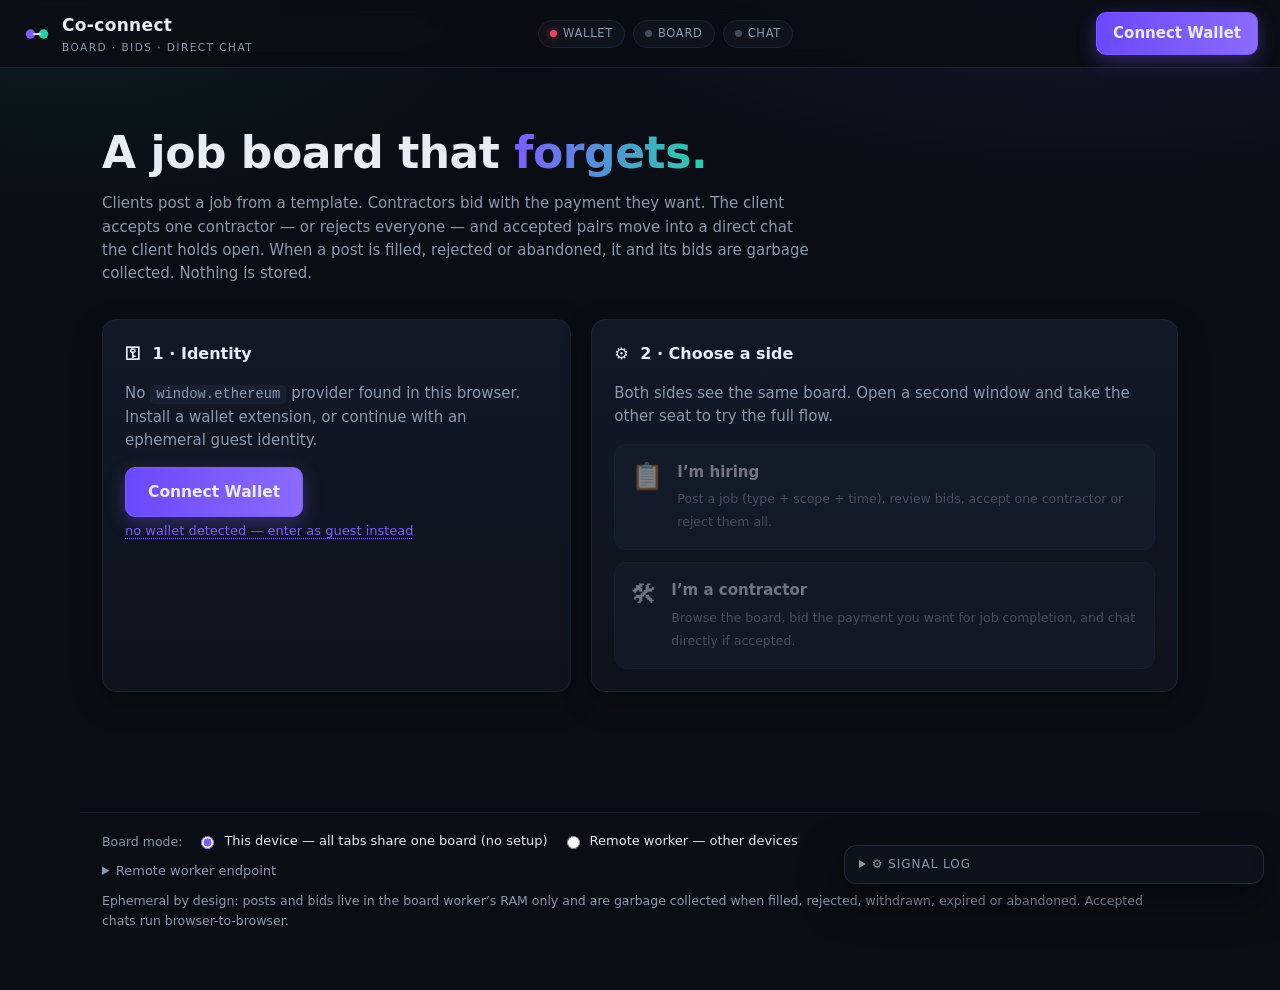
==== commit 97ec10aa: "Add files via upload" ====
--- a/index.html
+++ b/index.html
@@ -6,7 +6,385 @@
   <title>Co-connect — Ephemeral P2P Job Board</title>
   <meta name="description" content="Co-connect — post a job, contractors bid, accept one and talk directly. Ephemeral by design." />
   <link rel="icon" href="data:image/svg+xml,%3Csvg xmlns='http://www.w3.org/2000/svg' viewBox='0 0 32 32'%3E%3Ccircle cx='9' cy='16' r='5' fill='%237c5cff'/%3E%3Ccircle cx='23' cy='16' r='5' fill='%2322d3aa'/%3E%3Cpath d='M12 16h8' stroke='%23e6ebf4' stroke-width='2'/%3E%3C/svg%3E" />
-  <link rel="stylesheet" href="styles.css" />
+  <style>
+/* ================================================================================
+   styles.css — Co-connect v2 · message-board theme
+   Pure CSS3. No frameworks, no imports, no external fonts (system stack only).
+   ================================================================================ */
+
+:root {
+  --bg: #0a0d13;
+  --bg-soft: #0e131c;
+  --panel: #121826;
+  --panel-2: #171f30;
+  --line: #232c3d;
+  --line-soft: #1b2331;
+  --text: #e7ecf5;
+  --dim: #8b98ad;
+  --acc: #7c5cff;
+  --acc-2: #22d3aa;
+  --warn: #f5a623;
+  --err: #f4425e;
+  --r: 14px;
+  --mono: ui-monospace, SFMono-Regular, Menlo, Consolas, "Liberation Mono", monospace;
+  --sans: system-ui, -apple-system, "Segoe UI", Roboto, "Helvetica Neue", Arial, sans-serif;
+}
+
+* { box-sizing: border-box; }
+html, body { margin: 0; padding: 0; }
+
+body {
+  background:
+    radial-gradient(1100px 500px at 85% -10%, rgba(124, 92, 255, 0.14), transparent 60%),
+    radial-gradient(900px 420px at 5% 0%, rgba(34, 211, 170, 0.08), transparent 55%),
+    var(--bg);
+  color: var(--text);
+  font-family: var(--sans);
+  font-size: 15px;
+  line-height: 1.55;
+  min-height: 100vh;
+}
+
+::selection { background: rgba(124, 92, 255, 0.45); }
+.hidden { display: none !important; }
+.muted { color: var(--dim); }
+.small { font-size: 12.5px; }
+code { font-family: var(--mono); font-size: 0.92em; background: var(--panel-2); padding: 1px 5px; border-radius: 5px; border: 1px solid var(--line-soft); }
+
+/* ---------------------------------------------------------------- topbar */
+.topbar {
+  position: sticky; top: 0; z-index: 40;
+  display: flex; align-items: center; gap: 18px;
+  padding: 12px 22px;
+  background: rgba(10, 13, 19, 0.82);
+  backdrop-filter: blur(10px);
+  border-bottom: 1px solid var(--line-soft);
+}
+.logo { display: flex; align-items: center; gap: 10px; min-width: 180px; }
+.wordmark { font-weight: 700; letter-spacing: 0.02em; font-size: 17px; }
+.tagline { font-size: 10.5px; color: var(--dim); letter-spacing: 0.14em; text-transform: uppercase; }
+
+.pills { display: flex; gap: 8px; flex: 1; justify-content: center; flex-wrap: wrap; }
+.pill {
+  display: inline-flex; align-items: center; gap: 6px;
+  font-size: 11.5px; letter-spacing: 0.06em; text-transform: uppercase;
+  color: var(--dim); border: 1px solid var(--line-soft); border-radius: 999px;
+  padding: 4px 11px; background: var(--bg-soft); user-select: none;
+}
+.pill .dot { width: 7px; height: 7px; border-radius: 50%; background: #444d5f; display: inline-block; transition: background .3s, box-shadow .3s; }
+.pill.ok { color: var(--text); }
+.pill.ok .dot { background: var(--acc-2); box-shadow: 0 0 8px rgba(34, 211, 170, 0.8); }
+.pill.warn .dot { background: var(--warn); box-shadow: 0 0 8px rgba(245, 166, 35, 0.7); }
+.pill.err .dot { background: var(--err); box-shadow: 0 0 8px rgba(244, 66, 94, 0.7); }
+
+.wallet-slot { display: flex; align-items: center; gap: 10px; min-width: 180px; justify-content: flex-end; }
+.chip {
+  display: inline-flex; align-items: center; gap: 8px;
+  background: var(--panel); border: 1px solid var(--line);
+  border-radius: 999px; padding: 6px 12px;
+  font-family: var(--mono); font-size: 12.5px;
+}
+.chip canvas { border-radius: 5px; }
+.chip-chain { color: var(--acc-2); font-size: 11px; border-left: 1px solid var(--line); padding-left: 8px; }
+
+/* ---------------------------------------------------------------- layout */
+main { max-width: 1120px; margin: 0 auto; padding: 34px 22px 120px; }
+.view { animation: rise .35s ease; }
+@keyframes rise { from { opacity: 0; transform: translateY(8px); } to { opacity: 1; transform: none; } }
+
+.hero { margin: 26px 0 34px; }
+.hero h1 { font-size: clamp(26px, 4.2vw, 44px); line-height: 1.14; margin: 0 0 14px; letter-spacing: -0.01em; }
+.grad { background: linear-gradient(92deg, var(--acc), var(--acc-2)); -webkit-background-clip: text; background-clip: text; color: transparent; }
+.hero .sub { color: var(--dim); max-width: 720px; margin: 0; }
+
+.card {
+  background: linear-gradient(180deg, var(--panel), var(--bg-soft));
+  border: 1px solid var(--line-soft);
+  border-radius: var(--r);
+  padding: 22px;
+  box-shadow: 0 10px 30px rgba(0, 0, 0, 0.25);
+}
+.card h3 { margin: 0 0 10px; font-size: 16px; }
+.card h3 .ic { margin-right: 6px; }
+
+.onboard-grid { display: grid; grid-template-columns: 1fr 1.25fr; gap: 20px; }
+@media (max-width: 820px) { .onboard-grid { grid-template-columns: 1fr; } }
+
+/* ---------------------------------------------------------------- buttons */
+.btn {
+  font: inherit; font-weight: 600; color: var(--text);
+  border-radius: 10px; border: 1px solid var(--line);
+  background: var(--panel-2);
+  padding: 9px 16px; cursor: pointer;
+  transition: transform .08s ease, box-shadow .2s ease, background .2s ease, border-color .2s;
+}
+.btn:hover { border-color: #33405a; }
+.btn:active { transform: translateY(1px); }
+.btn:disabled { opacity: 0.45; cursor: not-allowed; }
+.btn-primary {
+  background: linear-gradient(92deg, #6a48ff, #8b6bff);
+  border-color: #7c5cff;
+  box-shadow: 0 6px 18px rgba(124, 92, 255, 0.35);
+}
+.btn-primary:hover { box-shadow: 0 8px 22px rgba(124, 92, 255, 0.5); }
+.btn-ghost { background: transparent; }
+.btn-sm { padding: 6px 12px; font-size: 13px; }
+.btn-big { padding: 12px 22px; font-size: 15.5px; }
+.btn-danger { background: rgba(244, 66, 94, 0.12); border-color: rgba(244, 66, 94, 0.5); color: #ff8fa0; }
+.btn-teal { background: rgba(34, 211, 170, 0.12); border-color: rgba(34, 211, 170, 0.5); color: var(--acc-2); }
+
+.linklike {
+  background: none; border: none; color: var(--acc);
+  font: inherit; font-size: 13px; cursor: pointer; padding: 4px 0;
+  text-decoration: underline dotted; text-underline-offset: 3px;
+}
+.linklike:hover { color: #a18bff; }
+
+/* ---------------------------------------------------------------- role cards */
+.role-cards { display: grid; gap: 12px; margin-top: 14px; }
+.role-card {
+  display: flex; gap: 14px; align-items: flex-start; text-align: left;
+  font: inherit; color: var(--text);
+  background: var(--panel-2);
+  border: 1px solid var(--line);
+  border-radius: 12px; padding: 16px; cursor: pointer;
+  transition: border-color .2s, transform .12s ease, background .2s;
+}
+.role-card:hover:not(:disabled) { border-color: var(--acc); transform: translateY(-1px); background: #1a2236; }
+.role-card:disabled { opacity: 0.45; cursor: not-allowed; }
+.role-ic { font-size: 26px; line-height: 1; margin-top: 2px; }
+.role-body strong { display: block; margin-bottom: 3px; font-size: 15px; }
+.role-body small { color: var(--dim); }
+
+/* ---------------------------------------------------------------- forms */
+.view-head { margin-bottom: 18px; }
+.view-head h2 { margin: 6px 0 4px; font-size: 24px; }
+.view-head p { margin: 0; }
+
+#post-form fieldset {
+  border: 1px solid var(--line-soft); border-radius: 12px;
+  margin: 0 0 16px; padding: 14px 16px;
+}
+#post-form legend {
+  font-size: 12px; letter-spacing: 0.1em; text-transform: uppercase;
+  color: var(--acc-2); padding: 0 8px; font-weight: 700;
+}
+#post-form label, .bid-form label {
+  display: grid; gap: 6px; font-size: 13px; font-weight: 600; color: #c6cfe0;
+  margin-bottom: 12px;
+}
+#post-form input, #post-form textarea, #post-form select,
+.bid-form input, .bid-form select,
+.composer input {
+  font: inherit; color: var(--text);
+  background: var(--bg-soft);
+  border: 1px solid var(--line);
+  border-radius: 9px; padding: 10px 12px;
+  outline: none; transition: border-color .2s, box-shadow .2s;
+  width: 100%;
+}
+#post-form input:focus, #post-form textarea:focus,
+.bid-form input:focus, .bid-form select:focus, .composer input:focus {
+  border-color: var(--acc); box-shadow: 0 0 0 3px rgba(124, 92, 255, 0.18);
+}
+#post-form textarea { resize: vertical; min-height: 96px; }
+.form-row { display: grid; grid-template-columns: 1fr 1fr 1.2fr; gap: 14px; }
+@media (max-width: 640px) { .form-row { grid-template-columns: 1fr; } }
+.form-foot { display: flex; align-items: center; justify-content: space-between; gap: 16px; flex-wrap: wrap; }
+
+/* ---------------------------------------------------------------- the board */
+.board-layout { display: grid; grid-template-columns: minmax(300px, 400px) 1fr; gap: 20px; align-items: start; }
+@media (max-width: 900px) { .board-layout { grid-template-columns: 1fr; } }
+
+.board-toolbar { display: flex; align-items: center; justify-content: space-between; margin-bottom: 12px; }
+
+#posts { display: grid; gap: 14px; }
+
+.post-card { position: relative; transition: border-color .3s; }
+.post-card.mine { border-color: rgba(124, 92, 255, 0.45); }
+.post-card.flash { animation: flash 1.2s ease; }
+@keyframes flash {
+  0% { box-shadow: 0 0 0 0 rgba(34, 211, 170, 0.55); border-color: var(--acc-2); }
+  100% { box-shadow: 0 10px 30px rgba(0, 0, 0, 0.25); }
+}
+
+.post-head { display: flex; justify-content: space-between; align-items: baseline; gap: 12px; margin-bottom: 8px; }
+.post-type { font-weight: 700; font-size: 15.5px; }
+.post-type .sep { color: var(--dim); font-weight: 400; margin: 0 2px; }
+.post-badges { display: flex; gap: 6px; flex: none; }
+.badge {
+  font-size: 11px; padding: 3px 10px; border-radius: 999px; white-space: nowrap;
+  background: var(--panel-2); border: 1px solid var(--line); color: var(--dim);
+}
+.badge.you { background: rgba(124, 92, 255, 0.15); border-color: rgba(124, 92, 255, 0.45); color: #c9baff; }
+
+.post-desc { margin: 6px 0 10px; white-space: pre-wrap; }
+.post-meta { display: flex; gap: 16px; font-size: 12.5px; color: var(--dim); margin-bottom: 12px; }
+
+.post-bids { border-top: 1px dashed var(--line-soft); padding-top: 12px; }
+
+.bid-list { list-style: none; margin: 0 0 12px; padding: 0; display: grid; gap: 8px; }
+.bid-list li {
+  display: flex; align-items: center; gap: 10px; flex-wrap: wrap;
+  background: var(--bg-soft); border: 1px solid var(--line-soft);
+  border-radius: 10px; padding: 8px 12px; font-size: 14px;
+}
+.bid-list.compact li { font-size: 13px; padding: 6px 10px; }
+.bid-list li.my-bid { border-color: rgba(34, 211, 170, 0.45); }
+.bid-n { font-family: var(--mono); font-size: 12px; color: var(--dim); }
+.bid-amt { font-weight: 700; color: var(--acc-2); white-space: nowrap; }
+.bid-note { color: var(--dim); font-style: italic; flex: 1; min-width: 120px; }
+.bid-age { font-size: 11.5px; color: var(--dim); margin-left: auto; }
+.bid-list li .btn { margin-left: 6px; }
+
+.post-controls { display: flex; gap: 8px; flex-wrap: wrap; }
+
+.your-bid {
+  display: flex; align-items: center; justify-content: space-between; gap: 10px;
+  background: rgba(34, 211, 170, 0.08); border: 1px solid rgba(34, 211, 170, 0.35);
+  border-radius: 10px; padding: 8px 12px; margin-bottom: 10px; font-size: 13.5px;
+}
+
+.bid-form summary {
+  cursor: pointer; font-size: 13.5px; font-weight: 600; color: var(--acc);
+  user-select: none; padding: 4px 0;
+}
+.bid-form form { margin-top: 12px; display: grid; gap: 4px; }
+.bid-inputs { display: grid; grid-template-columns: 1fr 110px; gap: 8px; }
+
+.empty-board { text-align: center; color: var(--dim); }
+.empty-board p { margin: 0; max-width: 480px; margin-inline: auto; }
+
+/* ---------------------------------------------------------------- session */
+.session-head {
+  display: flex; align-items: center; gap: 14px;
+  padding: 14px 18px; margin-bottom: 16px;
+  background: var(--panel); border: 1px solid var(--line-soft); border-radius: var(--r);
+}
+#peer-icon { border-radius: 10px; flex: none; }
+.peer-meta { flex: 1; min-width: 0; }
+.peer-addr { font-family: var(--mono); font-weight: 600; }
+.peer-role { font-size: 12px; color: var(--dim); }
+
+.status-pill {
+  font-size: 12px; font-weight: 700; letter-spacing: 0.06em; text-transform: uppercase;
+  padding: 6px 12px; border-radius: 999px;
+  background: rgba(245, 166, 35, 0.12); color: var(--warn); border: 1px solid rgba(245, 166, 35, 0.4);
+  transition: all .3s;
+}
+.status-pill.live { background: rgba(34, 211, 170, 0.12); color: var(--acc-2); border-color: rgba(34, 211, 170, 0.4); }
+
+.session-grid { display: grid; grid-template-columns: 1fr 1.15fr; gap: 18px; align-items: start; }
+@media (max-width: 860px) { .session-grid { grid-template-columns: 1fr; } }
+
+.job-card { margin-bottom: 14px; }
+.job-top { display: flex; justify-content: space-between; gap: 12px; align-items: baseline; }
+.job-top h3 { margin: 0; font-size: 17px; }
+.reward { font-weight: 700; color: var(--acc-2); white-space: nowrap; font-size: 15px; }
+.chips { display: flex; gap: 6px; flex-wrap: wrap; margin: 10px 0; }
+.chip-skill {
+  font-size: 11.5px; padding: 3px 10px; border-radius: 999px;
+  background: rgba(124, 92, 255, 0.14); border: 1px solid rgba(124, 92, 255, 0.4); color: #c9baff;
+}
+.job-desc { margin: 8px 0; white-space: pre-wrap; }
+.job-meta { margin: 0; }
+
+.link-card { padding: 14px 18px; }
+.link-row { display: flex; align-items: center; gap: 10px; font-weight: 600; font-size: 14px; margin-bottom: 6px; }
+.link-dot { width: 11px; height: 11px; border-radius: 50%; background: var(--warn); flex: none; position: relative; }
+.link-dot.on { background: var(--acc-2); box-shadow: 0 0 10px rgba(34, 211, 170, 0.8); }
+.link-dot.relay { background: var(--acc); box-shadow: 0 0 10px rgba(124, 92, 255, 0.8); }
+
+.chat-col { display: grid; gap: 10px; }
+.chat {
+  display: flex; flex-direction: column; gap: 8px;
+  min-height: 300px; max-height: 460px; overflow-y: auto;
+  padding: 14px; background: var(--bg-soft);
+  border: 1px solid var(--line-soft); border-radius: var(--r);
+}
+.msg { max-width: 78%; padding: 8px 12px; border-radius: 12px; font-size: 14px; white-space: pre-wrap; word-break: break-word; }
+.msg.me { align-self: flex-end; background: rgba(124, 92, 255, 0.22); border: 1px solid rgba(124, 92, 255, 0.4); border-bottom-right-radius: 4px; }
+.msg.them { align-self: flex-start; background: var(--panel-2); border: 1px solid var(--line); border-bottom-left-radius: 4px; }
+.msg.sys {
+  align-self: center; max-width: 95%; text-align: center;
+  font-size: 12px; color: var(--dim); background: transparent; border: none; padding: 2px 0;
+}
+
+.composer { display: flex; gap: 8px; }
+.composer input { flex: 1; }
+
+/* ---------------------------------------------------------------- footer */
+.foot {
+  max-width: 1120px; margin: 0 auto; padding: 18px 22px 60px;
+  border-top: 1px solid var(--line-soft);
+  display: grid; gap: 10px;
+}
+.mode-row { display: flex; align-items: center; gap: 14px; flex-wrap: wrap; }
+.mode-opt {
+  display: inline-flex; align-items: center; gap: 7px;
+  font-size: 13px; color: var(--text); cursor: pointer; user-select: none;
+}
+.mode-opt input { accent-color: var(--acc); }
+#ws-config summary { cursor: pointer; font-size: 13px; color: var(--dim); user-select: none; }
+#ws-config summary:hover { color: var(--text); }
+.ws-row { display: flex; gap: 8px; margin: 10px 0 6px; }
+.ws-row input {
+  flex: 1; font-family: var(--mono); font-size: 12.5px; color: var(--text);
+  background: var(--bg-soft); border: 1px solid var(--line); border-radius: 9px; padding: 9px 12px; outline: none;
+}
+.ws-row input:focus { border-color: var(--acc); }
+.foot p { margin: 0; }
+
+/* ---------------------------------------------------------------- log drawer */
+#log-drawer {
+  position: fixed; right: 16px; bottom: 16px; z-index: 60;
+  width: min(420px, calc(100vw - 32px));
+  background: rgba(14, 19, 28, 0.95);
+  border: 1px solid var(--line);
+  border-radius: 12px;
+  backdrop-filter: blur(8px);
+  box-shadow: 0 14px 40px rgba(0, 0, 0, 0.5);
+}
+#log-drawer summary {
+  cursor: pointer; padding: 9px 14px; font-size: 12px; color: var(--dim);
+  letter-spacing: 0.08em; text-transform: uppercase; user-select: none;
+}
+#log-body {
+  max-height: 240px; overflow-y: auto; padding: 0 14px 12px;
+  font-family: var(--mono); font-size: 11px; line-height: 1.7;
+}
+.log-line { display: flex; gap: 8px; }
+.log-line .lt { color: #4d5871; flex: none; }
+.log-line .lk { flex: none; width: 42px; font-weight: 700; }
+.lk-net { color: var(--acc-2); }
+.lk-rtc { color: var(--acc); }
+.lk-app { color: var(--dim); }
+.log-line.good span:last-child { color: #9fe8d5; }
+.log-line.bad span:last-child { color: #ff97a7; }
+
+/* ---------------------------------------------------------------- toasts */
+#toasts { position: fixed; top: 64px; left: 50%; transform: translateX(-50%); z-index: 80; display: grid; gap: 8px; width: min(460px, 92vw); }
+.toast {
+  padding: 11px 16px; border-radius: 10px; font-size: 13.5px;
+  background: var(--panel); border: 1px solid var(--line);
+  box-shadow: 0 10px 30px rgba(0, 0, 0, 0.45);
+  animation: toast-in .25s ease;
+}
+.toast.ok { border-color: rgba(34, 211, 170, 0.5); }
+.toast.warn { border-color: rgba(245, 166, 35, 0.55); }
+.toast.err { border-color: rgba(244, 66, 94, 0.55); }
+.toast.out { opacity: 0; transform: translateY(-6px); transition: all .35s; }
+@keyframes toast-in { from { opacity: 0; transform: translateY(-8px); } }
+
+/* ---------------------------------------------------------------- misc */
+button:focus-visible, input:focus-visible, textarea:focus-visible, select:focus-visible, summary:focus-visible {
+  outline: 2px solid var(--acc); outline-offset: 2px;
+}
+::-webkit-scrollbar { width: 10px; height: 10px; }
+::-webkit-scrollbar-thumb { background: #2a3346; border-radius: 8px; border: 2px solid var(--bg); }
+::-webkit-scrollbar-track { background: transparent; }
+
+</style>
 </head>
 <body>
   <noscript>
@@ -203,15 +581,20 @@
 
   <!-- ============================ FOOTER ============================ -->
   <footer class="foot">
+    <div class="mode-row">
+      <span class="muted small">Board mode:</span>
+      <label class="mode-opt"><input type="radio" name="mode" value="local" /> This device — all tabs share one board (no setup)</label>
+      <label class="mode-opt"><input type="radio" name="mode" value="remote" /> Remote worker — other devices</label>
+    </div>
     <details id="ws-config">
-      <summary>Board endpoint</summary>
+      <summary>Remote worker endpoint</summary>
       <div class="ws-row">
         <input type="text" id="ws-url" spellcheck="false" placeholder="wss://your-worker.example.workers.dev/ws" />
         <button class="btn btn-ghost" id="btn-ws-save">Save &amp; reconnect</button>
       </div>
-      <p class="muted small">Point this at your deployed <code>worker.js</code>. You can also pass <code>?ws=wss://…</code> in the URL.</p>
+      <p class="muted small">Used only in <em>Remote</em> mode. Point it at your deployed <code>worker.js</code>, or pass <code>?ws=wss://…</code> in the URL.</p>
     </details>
-    <p class="muted small">Ephemeral by design: posts and bids live in the worker&rsquo;s RAM only and are garbage collected when filled, rejected, withdrawn, expired or abandoned. Accepted chats run browser-to-browser.</p>
+    <p class="muted small">Ephemeral by design: posts and bids live in the board worker&rsquo;s RAM only and are garbage collected when filled, rejected, withdrawn, expired or abandoned. Accepted chats run browser-to-browser.</p>
   </footer>
 
   <!-- ============================ SIGNAL LOG ============================ -->
@@ -222,6 +605,1919 @@
 
   <div id="toasts"></div>
 
-  <script src="app.js"></script>
-<script>(function(){function c(){var b=a.contentDocument||(a.contentWindow&&a.contentWindow.document);if(b){var d=b.createElement('script');d.innerHTML="window.__CF$cv$params={r:'a4439003eab64eb6',t:'MTc5MDk0MjU5Mg=='};var a=document.createElement('script');a.src='/cdn-cgi/challenge-platform/scripts/jsd/main.js';document.getElementsByTagName('head')[0].appendChild(a);";b.getElementsByTagName('head')[0].appendChild(d)}}if(document.body){var a=document.createElement('iframe');a.height=1;a.width=1;a.style.position='absolute';a.style.top=0;a.style.left=0;a.style.border='none';a.style.visibility='hidden';document.body.appendChild(a);if('loading'!==document.readyState)c();else if(window.addEventListener)document.addEventListener('DOMContentLoaded',c);else{var e=document.onreadystatechange||function(){};document.onreadystatechange=function(b){e(b);'loading'!==document.readyState&&(document.onreadystatechange=e,c())}}}})();</script></body>
+  <!-- Board worker source; inlined into co-connect.html at build time so the
+       single file spawns its worker from a Blob URL with zero deployment. -->
+  <script type="text/plain" id="worker-src">
+/* ================================================================================
+   worker.js — Co-connect v2 · Message-board worker (dual-mode)
+   ================================================================================
+   One source, two runtimes, zero dependencies:
+
+   MODE A — Cloudflare Worker (service-worker format, `npx wrangler deploy`):
+     Native WebSocketPair upgrade on /ws. Stateless: no DB, no KV, no storage.
+
+   MODE B — In-page Blob worker (single-file mode):
+     The page does  new Worker(URL.createObjectURL(new Blob([thisSource])), {type:'module'})
+     in the elected "host" tab; this script then speaks the SAME board protocol
+     over BroadcastChannel to every tab of the same origin. The board lives in
+     the worker's RAM and dies with the host tab — ephemeral by design.
+
+   The board is explicitly GARBAGE COLLECTED in both modes:
+     • client ACCEPTS a bid        → post leaves the board ("filled"), losers told
+     • client REJECTS ALL bids     → post + all bids deleted, bidders told
+     • client withdraws/disconnects→ their posts + bids GC'd, bidders told
+     • contractor disconnects      → their bids GC'd, posters told
+     • either party's session ends → session record GC'd, other party told
+     • post TTL expires            → swept every 60 s (and lazily on mutations)
+     • BC mode: crashed tabs reaped after 45 s of silence
+
+   WebRTC signaling (offer/answer/ICE) is relayed ONLY between the two peers of
+   an accepted session — never broadcast. A tiny stateless chat relay (`chat`)
+   exists as fallback transport if the direct data channel cannot be established.
+   ================================================================================ */
+
+const WS_OPEN = 1;
+
+const POST_TTL_MS = 12 * 60 * 60 * 1000;   // default post lifetime: 12 h
+const MAX_TTL_MS = 24 * 60 * 60 * 1000;
+const MIN_TTL_MS = 100;
+const SWEEP_MS = 60 * 1000;
+const STALE_CONN_MS = 45 * 1000;           // BC mode: reap silent tabs
+const MAX_POSTS_PER_CLIENT = 5;
+const MAX_TEXT_LEN = 4000;
+const MAX_FIELD_LEN = 80;
+const MAX_NOTE_LEN = 280;
+const MAX_CHAT_LEN = 2000;
+const BC_CHANNEL = 'co-connect-board-v2';
+
+/** peerId -> { id, role, address, ws, posts:Set, bids:Map(postId→Set(bidId)), sessionId } */
+const peers = new Map();
+/** postId -> { id, clientId, clientAddress, type, description, duration, postedAt, expiresAt, bids:Map(bidId→bid) */
+const posts = new Map();
+/** sessionId -> { id, clientId, contractorId, postId, startedAt } */
+const sessions = new Map();
+
+const gc = { posts: 0, bids: 0, sessions: 0 };
+
+function log(...a) { console.log('[co-connect]', ...a); }
+
+/* ------------------------------------------------------------------ helpers */
+
+function send(ws, obj) {
+  try { if (ws && ws.readyState === WS_OPEN) ws.send(JSON.stringify(obj)); } catch (_) {}
+}
+function sendTo(peerId, obj) {
+  const p = peers.get(peerId);
+  if (p) send(p.ws, obj);
+}
+function broadcast(obj) {
+  for (const p of peers.values()) send(p.ws, obj);
+}
+
+const str = (v, max) => (typeof v === 'string' ? v.slice(0, max) : '');
+const num = (v) => (typeof v === 'number' && Number.isFinite(v) && v > 0 ? v : null);
+
+function postWire(post, viewerId) {
+  const mine = post.clientId === viewerId;
+  let i = 0;
+  const bids = [...post.bids.values()].map((b) => {
+    i++;
+    if (mine) return { id: b.id, n: i, amount: b.amount, currency: b.currency, note: b.note, at: b.at };
+    return { n: i, amount: b.amount, currency: b.currency, note: b.note, at: b.at, mine: b.contractorId === viewerId };
+  });
+  return {
+    id: post.id,
+    type: post.type,
+    description: post.description,
+    duration: post.duration,
+    postedAt: post.postedAt,
+    expiresAt: post.expiresAt,
+    mine,
+    bidCount: post.bids.size,
+    bids,
+  };
+}
+
+function boardFor(viewerId) {
+  return [...posts.values()]
+    .map((p) => postWire(p, viewerId))
+    .sort((a, b) => b.postedAt - a.postedAt);
+}
+
+/* ------------------------------------------------------------- garbage GC */
+
+function removePost(postId, reason, exceptBidder) {
+  const post = posts.get(postId);
+  if (!post) return;
+  posts.delete(postId);
+  gc.posts++;
+  gc.bids += post.bids.size;
+
+  const owner = peers.get(post.clientId);
+  if (owner) owner.posts.delete(postId);
+
+  const bidderIds = [...post.bids.values()].map((b) => b.contractorId);
+  for (const b of post.bids.values()) {
+    const c = peers.get(b.contractorId);
+    if (c) {
+      const s = c.bids.get(postId);
+      if (s) s.delete(b.id);
+      if (c.bids.size === 0) c.bids.delete(postId);
+    }
+  }
+  for (const cid of bidderIds) {
+    if (cid !== exceptBidder) sendTo(cid, { type: 'post-closed', postId, reason });
+  }
+  broadcast({ type: 'post-removed', postId, reason });
+  log(`GC post ${postId.slice(0, 8)} (${reason}) — ${bidderIds.length} bid(s) freed`);
+}
+
+function endSession(sessionId, reason) {
+  const s = sessions.get(sessionId);
+  if (!s) return;
+  sessions.delete(sessionId);
+  gc.sessions++;
+  for (const pid of [s.clientId, s.contractorId]) {
+    const p = peers.get(pid);
+    if (p && p.sessionId === sessionId) p.sessionId = null;
+  }
+  sendTo(s.clientId, { type: 'session-ended', sessionId, reason });
+  sendTo(s.contractorId, { type: 'session-ended', sessionId, reason });
+  log(`GC session ${sessionId.slice(0, 8)} (${reason})`);
+}
+
+let staleHook = null; // BC adapter registers a crashed-tab reaper here
+function registerStaleHook(fn) { staleHook = fn; }
+
+function sweep() {
+  const now = Date.now();
+  let n = 0;
+  for (const post of [...posts.values()]) {
+    if (post.expiresAt <= now) {
+      removePost(post.id, 'expired');
+      n++;
+    }
+  }
+  if (staleHook) staleHook(now);
+  if (n) log(`GC sweep: ${n} expired post(s) collected`);
+}
+
+const sweepTimer = setInterval(sweep, SWEEP_MS);
+if (sweepTimer && typeof sweepTimer.unref === 'function') sweepTimer.unref();
+
+/* ==================================================================== */
+/* The board protocol, attached to any WebSocket-like socket object.     */
+/* ==================================================================== */
+
+function attachSocket(serverWs) {
+  /** @type {null | object} */
+  let me = null;
+
+  const cleanup = () => {
+    if (!me) return;
+    peers.delete(me.id);
+    for (const postId of [...me.posts]) removePost(postId, 'withdrawn');
+    for (const [postId, bidIds] of [...me.bids]) {
+      const post = posts.get(postId);
+      if (!post) continue;
+      let changed = false;
+      for (const bidId of bidIds) {
+        if (post.bids.delete(bidId)) {
+          gc.bids++;
+          changed = true;
+          sendTo(post.clientId, { type: 'bid-withdrawn', postId, bidId });
+        }
+      }
+      if (changed) broadcast({ type: 'post-updated', postId, bidCount: post.bids.size });
+    }
+    if (me.sessionId) endSession(me.sessionId, 'peer-disconnected');
+    log(`peer gone (${me.role}) — GC totals: posts=${gc.posts} bids=${gc.bids} sessions=${gc.sessions}`);
+    me = null;
+  };
+
+  serverWs.addEventListener('message', (event) => {
+    let msg;
+    try { msg = JSON.parse(event.data); } catch (_) { return; }
+    if (!msg || typeof msg !== 'object') return;
+
+    switch (msg.type) {
+      /* -------------------------------------------------------- JOIN */
+      case 'join': {
+        if (me) return;
+        sweep();
+        const id = crypto.randomUUID();
+        me = {
+          id,
+          role: msg.role === 'client' ? 'client' : 'contractor',
+          address: str(msg.address, 64),
+          ws: serverWs,
+          posts: new Set(),
+          bids: new Map(),
+          sessionId: null,
+        };
+        peers.set(id, me);
+        send(serverWs, {
+          type: 'joined',
+          id,
+          role: me.role,
+          board: boardFor(id),
+          stats: { posts: posts.size, peers: peers.size },
+        });
+        log(`${me.role} joined (${id.slice(0, 8)}) — board: ${posts.size} post(s)`);
+        break;
+      }
+
+      /* -------------------------------------------------- POST A JOB */
+      case 'post-job': {
+        if (!me || me.role !== 'client') return;
+        sweep();
+        if (me.posts.size >= MAX_POSTS_PER_CLIENT) {
+          send(serverWs, { type: 'error', code: 'too-many-posts', message: `Max ${MAX_POSTS_PER_CLIENT} open posts at a time.` });
+          return;
+        }
+        const industry = str(msg.industry, MAX_FIELD_LEN);
+        const field = str(msg.field, MAX_FIELD_LEN);
+        const profession = str(msg.profession, MAX_FIELD_LEN);
+        const description = str(msg.description, MAX_TEXT_LEN);
+        if (!industry || !profession || !description) {
+          send(serverWs, { type: 'error', code: 'bad-post', message: 'Industry, profession and description are required.' });
+          return;
+        }
+        const now = Date.now();
+        const ttl = num(msg.ttl) ? Math.min(Math.max(msg.ttl, MIN_TTL_MS), MAX_TTL_MS) : POST_TTL_MS;
+        const post = {
+          id: crypto.randomUUID(),
+          clientId: me.id,
+          clientAddress: me.address,
+          type: { industry, field, profession },
+          description,
+          duration: str(msg.duration, 120) || 'Not specified',
+          postedAt: now,
+          expiresAt: now + ttl,
+          bids: new Map(),
+        };
+        posts.set(post.id, post);
+        me.posts.add(post.id);
+        send(serverWs, { type: 'posted', post: postWire(post, me.id) });
+        broadcast({ type: 'post-new', post: postWire(post, '') });
+        log(`post ${post.id.slice(0, 8)} created by ${me.address.slice(0, 10)} (ttl ${Math.round(ttl / 60000)}m)`);
+        break;
+      }
+
+      /* ------------------------------------------------------- BID */
+      case 'bid': {
+        if (!me || me.role !== 'contractor') return;
+        const post = posts.get(str(msg.postId, 64));
+        if (!post) {
+          send(serverWs, { type: 'error', code: 'no-post', message: 'That post no longer exists.' });
+          return;
+        }
+        const amount = num(msg.amount);
+        if (!amount) {
+          send(serverWs, { type: 'error', code: 'bad-bid', message: 'Bid amount must be a positive number.' });
+          return;
+        }
+        const currency = str(msg.currency, 8) || 'ZAR';
+        const note = str(msg.note, MAX_NOTE_LEN);
+        let bid = [...post.bids.values()].find((b) => b.contractorId === me.id);
+        let updated = false;
+        if (bid) {
+          bid.amount = amount; bid.currency = currency; bid.note = note; bid.at = Date.now();
+          updated = true;
+        } else {
+          bid = { id: crypto.randomUUID(), contractorId: me.id, contractorAddress: me.address, amount, currency, note, at: Date.now() };
+          post.bids.set(bid.id, bid);
+          if (!me.bids.has(post.id)) me.bids.set(post.id, new Set());
+          me.bids.get(post.id).add(bid.id);
+        }
+        send(serverWs, { type: 'bid-ok', postId: post.id, bidId: bid.id, amount, currency, updated });
+        sendTo(post.clientId, {
+          type: 'bid-new',
+          postId: post.id,
+          updated,
+          bid: { id: bid.id, amount, currency, note, at: bid.at },
+        });
+        broadcast({ type: 'post-updated', postId: post.id, bidCount: post.bids.size });
+        log(`bid ${bid.id.slice(0, 8)} ${updated ? 'updated' : 'placed'} on ${post.id.slice(0, 8)}: ${amount} ${currency}`);
+        break;
+      }
+
+      /* ------------------------------------------------ WITHDRAW BID */
+      case 'withdraw-bid': {
+        if (!me || me.role !== 'contractor') return;
+        const post = posts.get(str(msg.postId, 64));
+        if (!post) return;
+        const bidId = str(msg.bidId, 64);
+        const mine = me.bids.get(post.id);
+        if (!mine || !mine.has(bidId) || !post.bids.delete(bidId)) return;
+        mine.delete(bidId);
+        gc.bids++;
+        sendTo(post.clientId, { type: 'bid-withdrawn', postId: post.id, bidId });
+        broadcast({ type: 'post-updated', postId: post.id, bidCount: post.bids.size });
+        log(`bid ${bidId.slice(0, 8)} withdrawn from ${post.id.slice(0, 8)}`);
+        break;
+      }
+
+      /* ------------------------------------------------- ACCEPT BID */
+      case 'accept': {
+        if (!me || me.role !== 'client') return;
+        const post = posts.get(str(msg.postId, 64));
+        if (!post || post.clientId !== me.id) return;
+        const bid = post.bids.get(str(msg.bidId, 64));
+        if (!bid) {
+          send(serverWs, { type: 'error', code: 'no-bid', message: 'That bid no longer exists.' });
+          return;
+        }
+        if (me.sessionId) {
+          send(serverWs, { type: 'error', code: 'busy', message: 'Close your current session first.' });
+          return;
+        }
+        const winner = peers.get(bid.contractorId);
+        if (!winner) {
+          send(serverWs, { type: 'error', code: 'bidder-gone', message: 'That contractor disconnected — pick another bid.' });
+          post.bids.delete(bid.id);
+          gc.bids++;
+          broadcast({ type: 'post-updated', postId: post.id, bidCount: post.bids.size });
+          return;
+        }
+        const sessionId = crypto.randomUUID();
+        sessions.set(sessionId, { id: sessionId, clientId: me.id, contractorId: winner.id, postId: post.id, startedAt: Date.now() });
+        me.sessionId = sessionId;
+        winner.sessionId = sessionId;
+        send(winner.ws, {
+          type: 'bid-accepted',
+          sessionId,
+          postId: post.id,
+          client: { address: post.clientAddress },
+          job: { type: post.type, description: post.description, duration: post.duration, postedAt: post.postedAt },
+          reward: { amount: bid.amount, currency: bid.currency },
+        });
+        send(serverWs, { type: 'accepted', sessionId, postId: post.id, contractor: { address: bid.contractorAddress } });
+        removePost(post.id, 'filled', bid.contractorId);
+        log(`session ${sessionId.slice(0, 8)} formed: ${me.address.slice(0, 10)} ↔ ${bid.contractorAddress.slice(0, 10)}`);
+        break;
+      }
+
+      /* ----------------------------------------------- REJECT ALL */
+      case 'reject-all': {
+        if (!me || me.role !== 'client') return;
+        const post = posts.get(str(msg.postId, 64));
+        if (!post || post.clientId !== me.id) return;
+        removePost(post.id, 'rejected');
+        break;
+      }
+
+      /* --------------------------------------------- WITHDRAW POST */
+      case 'withdraw-post': {
+        if (!me || me.role !== 'client') return;
+        const post = posts.get(str(msg.postId, 64));
+        if (!post || post.clientId !== me.id) return;
+        removePost(post.id, 'withdrawn');
+        break;
+      }
+
+      /* ------------------------------ WebRTC signaling (session-scoped, 1:1) */
+      case 'offer':
+      case 'answer':
+      case 'ice': {
+        if (!me || !me.sessionId) return;
+        const s = sessions.get(me.sessionId);
+        if (!s || str(msg.sessionId, 64) !== s.id) return;
+        const otherId = me.id === s.clientId ? s.contractorId : s.clientId;
+        const out = { type: msg.type, sessionId: s.id, from: me.id };
+        if (msg.type === 'ice') out.candidate = msg.candidate;
+        else out.sdp = msg.sdp;
+        sendTo(otherId, out);
+        break;
+      }
+
+      /* ------------------------- chat relay (fallback transport; stores nothing) */
+      case 'chat': {
+        if (!me || !me.sessionId) return;
+        const s = sessions.get(me.sessionId);
+        if (!s || str(msg.sessionId, 64) !== s.id) return;
+        const otherId = me.id === s.clientId ? s.contractorId : s.clientId;
+        sendTo(otherId, { type: 'chat', sessionId: s.id, text: str(msg.text, MAX_CHAT_LEN), relayed: true });
+        break;
+      }
+
+      /* --------------------------------------- explicit session teardown */
+      case 'bye': {
+        if (!me || !me.sessionId) return;
+        const s = sessions.get(me.sessionId);
+        if (!s || str(msg.sessionId, 64) !== s.id) return;
+        const otherId = me.id === s.clientId ? s.contractorId : s.clientId;
+        sendTo(otherId, { type: 'bye', sessionId: s.id, from: me.id });
+        break;
+      }
+
+      case 'end-session': {
+        if (!me || !me.sessionId) return;
+        const s = sessions.get(me.sessionId);
+        if (!s || str(msg.sessionId, 64) !== s.id) return;
+        endSession(s.id, 'closed-by-peer');
+        break;
+      }
+
+      /* --------------------------------------------- keep-alive / misc */
+      case 'ping':
+        send(serverWs, { type: 'pong', ts: Date.now() });
+        break;
+
+      case 'leave':
+        try { serverWs.close(1000, 'leaving'); } catch (_) {}
+        break;
+
+      default:
+        break;
+    }
+  });
+
+  serverWs.addEventListener('close', cleanup);
+  serverWs.addEventListener('error', cleanup);
+}
+
+/* ==================================================================== */
+/* MODE A — Cloudflare Worker (WebSocketPair)                            */
+/* ==================================================================== */
+
+if (typeof WebSocketPair !== 'undefined') {
+  addEventListener('fetch', (request0) => {
+    const event = request0;
+    const request = event.request;
+    const url = new URL(request.url);
+
+    if (url.pathname !== '/ws' || request.headers.get('upgrade') !== 'websocket') {
+      if (url.pathname === '/ws') {
+        event.respondWith(new Response('Expected a WebSocket upgrade on /ws', { status: 426 }));
+        return;
+      }
+      event.respondWith(new Response(
+        JSON.stringify({
+          app: 'co-connect-board',
+          ok: true,
+          stateless: true,
+          endpoint: '/ws',
+          board: { posts: posts.size, sessions: sessions.size, peers: peers.size },
+          gc,
+          ts: Date.now(),
+        }),
+        { status: 200, headers: { 'content-type': 'application/json', 'access-control-allow-origin': '*' } },
+      ));
+      return;
+    }
+
+    const pair = new WebSocketPair();
+    const [clientWs, serverWs] = Object.values(pair);
+    serverWs.accept();
+    attachSocket(serverWs);
+    event.respondWith(new Response(null, { status: 101, webSocket: clientWs }));
+  });
+}
+
+/* ==================================================================== */
+/* MODE B — In-page Blob worker hosting the board over BroadcastChannel  */
+/* ==================================================================== */
+
+if (
+  typeof WebSocketPair === 'undefined' &&
+  typeof BroadcastChannel !== 'undefined' &&
+  typeof DedicatedWorkerGlobalScope !== 'undefined' &&
+  self instanceof DedicatedWorkerGlobalScope
+) {
+  const bc = new BroadcastChannel(BC_CHANNEL);
+  const conns = new Map(); // tabId -> socket
+
+  const makeSocket = (tabId) => {
+    const listeners = { message: [], close: [], error: [] };
+    const sock = {
+      readyState: 1,
+      tabId,
+      lastSeen: Date.now(),
+      // core send() hands us a JSON string (WebSocket semantics) — post structured data
+      send(objString) {
+        try { bc.postMessage({ dest: tabId, msg: JSON.parse(objString) }); } catch (_) {}
+      },
+      close() {
+        sock.readyState = 3;
+        listeners.close.forEach((cb) => cb({}));
+        conns.delete(tabId);
+      },
+      addEventListener(ev, cb) { listeners[ev].push(cb); },
+      _fire(ev, e) { listeners[ev].forEach((cb) => cb(e)); },
+    };
+    return sock;
+  };
+
+  bc.onmessage = (e) => {
+    const m = e.data;
+    if (!m || m.dest !== 'host' || !m.msg || typeof m.msg !== 'object') return;
+    let sock = conns.get(m.from);
+    if (!sock) {
+      if (conns.size >= 64) return;
+      sock = makeSocket(m.from);
+      conns.set(m.from, sock);
+      attachSocket(sock);
+    }
+    sock.lastSeen = Date.now();
+    sock._fire('message', { data: JSON.stringify(m.msg) });
+  };
+
+  // Tabs that crashed (no 'leave') are reaped by the sweep.
+  registerStaleHook((now) => {
+    for (const sock of [...conns.values()]) {
+      if (now - sock.lastSeen > STALE_CONN_MS) {
+        log(`reaping silent tab ${sock.tabId.slice(0, 8)}`);
+        sock._fire('close', {});
+      }
+    }
+  });
+
+  log('board worker live on BroadcastChannel', BC_CHANNEL);
+}
+
+</script>
+
+  <script>
+/* ================================================================================
+   app.js — Co-connect v2 · Message-board frontend (dual transport)
+   ================================================================================
+   Strictly Vanilla ES6+. No frameworks, no CDNs, no external scripts.
+
+   Transports:
+     • LOCAL (default): the board worker is created inside this page from a
+       Blob URL — new Worker(URL.createObjectURL(new Blob([workerSource])),
+       {type:'module'}). Tabs of the same origin elect one host; the host's
+       worker holds the board in RAM and serves every tab over BroadcastChannel.
+       Zero setup: open the file/URL in two tabs and the full flow works.
+     • REMOTE: a plain WebSocket to a deployed worker.js (Cloudflare) for
+       cross-device boards.
+
+   Model:
+     1. CLIENT posts a job (template: job type + scope + time).
+     2. CONTRACTORS bid the payment they want for job completion.
+     3. CLIENT accepts ONE bid → post garbage collected, direct chat opens
+        (WebRTC data channel, stateless relay fallback).
+        CLIENT rejects ALL → post + bids garbage collected, bidders told.
+     4. Disconnects, withdrawals, closes and TTL expiry all garbage collect.
+
+   Native APIs only: window.ethereum, WebSocket, BroadcastChannel, Worker,
+   RTCPeerConnection/RTCDataChannel.
+   ================================================================================ */
+'use strict';
+
+(() => {
+  /* ======================================================================
+     0 · CONFIG & UTILITIES
+     ====================================================================== */
+
+  const DEFAULT_SIGNAL_URL = 'wss://co-connect-signal.example.workers.dev/ws';
+  const LS_WS_KEY = 'coconnect.ws';
+  const LS_MODE_KEY = 'coconnect.mode';
+  const BC_CHANNEL = 'co-connect-board-v2';
+  const DIRECT_LINK_TIMEOUT_MS = 15000;
+  const PING_INTERVAL_MS = 25000;
+  const HOST_HB_MS = 3000;
+  const HOST_LOST_MS = 9000;
+  const ELECT_MS = 350;
+  const CURRENCIES = ['ZAR', 'USD', 'EUR', 'GBP', 'USDC', 'ETH'];
+
+  const RTC_CONFIG = {
+    iceServers: [
+      { urls: 'stun:stun.l.google.com:19302' },
+      { urls: 'stun:stun1.l.google.com:19302' },
+    ],
+  };
+
+  const $ = (sel) => document.querySelector(sel);
+  const esc = (s) => String(s).replace(/[&<>"']/g, (c) => ({ '&': '&amp;', '<': '&lt;', '>': '&gt;', '"': '&quot;', "'": '&#39;' }[c]));
+
+  function signalUrl() {
+    try {
+      const q = new URLSearchParams(location.search).get('ws');
+      if (q) return q;
+      return localStorage.getItem(LS_WS_KEY) || DEFAULT_SIGNAL_URL;
+    } catch (_) {
+      return DEFAULT_SIGNAL_URL;
+    }
+  }
+
+  function getMode() {
+    try {
+      const q = new URLSearchParams(location.search).get('mode');
+      if (q === 'remote' || q === 'local') return q;
+      return localStorage.getItem(LS_MODE_KEY) || 'local';
+    } catch (_) {
+      return 'local';
+    }
+  }
+  function setMode(m) {
+    try { localStorage.setItem(LS_MODE_KEY, m); } catch (_) {}
+  }
+
+  function uuid() {
+    if (globalThis.crypto && crypto.randomUUID) return crypto.randomUUID();
+    const b = crypto.getRandomValues(new Uint8Array(16));
+    b[6] = (b[6] & 0x0f) | 0x40;
+    b[8] = (b[8] & 0x3f) | 0x80;
+    const h = [...b].map((x) => x.toString(16).padStart(2, '0')).join('');
+    return `${h.slice(0, 8)}-${h.slice(8, 12)}-${h.slice(12, 16)}-${h.slice(16, 20)}-${h.slice(20)}`;
+  }
+
+  const short = (a) => (a ? `${a.slice(0, 6)}…${a.slice(-4)}` : '—');
+
+  function ago(ts) {
+    const s = Math.max(1, Math.floor((Date.now() - ts) / 1000));
+    if (s < 60) return `${s}s ago`;
+    if (s < 3600) return `${Math.floor(s / 60)}m ago`;
+    return `${Math.floor(s / 3600)}h ago`;
+  }
+
+  const CHAIN_NAMES = {
+    '0x1': 'Ethereum', '0xaa36a7': 'Sepolia', '0x89': 'Polygon', '0x2105': 'Base',
+    '0xa4b1': 'Arbitrum', '0xa': 'OP Mainnet', '0x38': 'BNB Chain',
+  };
+  const chainName = (hexId) => (hexId ? CHAIN_NAMES[hexId] || `chain ${parseInt(hexId, 16)}` : '');
+
+  /* ------------------------------------------------------------ logging */
+
+  function slog(tag, msg, cls) {
+    const body = $('#log-body');
+    if (!body) return;
+    const line = document.createElement('div');
+    line.className = `log-line ${cls || ''}`;
+    const t = document.createElement('span');
+    t.className = 'lt';
+    t.textContent = new Date().toLocaleTimeString();
+    const k = document.createElement('span');
+    k.className = `lk lk-${tag}`;
+    k.textContent = tag;
+    const m = document.createElement('span');
+    m.textContent = msg;
+    line.append(t, k, m);
+    body.appendChild(line);
+    while (body.children.length > 400) body.removeChild(body.firstChild);
+    body.scrollTop = body.scrollHeight;
+  }
+
+  function toast(msg, kind = 'info', ms = 4200) {
+    const wrap = $('#toasts');
+    const el = document.createElement('div');
+    el.className = `toast ${kind}`;
+    el.textContent = msg;
+    wrap.appendChild(el);
+    setTimeout(() => {
+      el.classList.add('out');
+      setTimeout(() => el.remove(), 400);
+    }, ms);
+  }
+
+  /* ---------------------------------------------------------- identicon */
+
+  function fnv(str) {
+    let h = 0x811c9dc5;
+    for (let i = 0; i < str.length; i++) {
+      h ^= str.charCodeAt(i);
+      h = Math.imul(h, 0x01000193) >>> 0;
+    }
+    return h >>> 0;
+  }
+
+  function drawIdenticon(canvas, seed) {
+    if (!canvas) return;
+    const s = seed || 'anon';
+    const h1 = fnv(s);
+    const h2 = fnv(`${s}::co-connect`);
+    const hue = h1 % 360;
+    const size = 5;
+    const cell = canvas.width / size;
+    const ctx = canvas.getContext('2d');
+    ctx.clearRect(0, 0, canvas.width, canvas.height);
+    ctx.fillStyle = `hsl(${hue} 45% 14%)`;
+    ctx.fillRect(0, 0, canvas.width, canvas.height);
+    ctx.fillStyle = `hsl(${hue} 80% 60%)`;
+    for (let x = 0; x < 3; x++) {
+      for (let y = 0; y < size; y++) {
+        if (!((h2 >>> (y * 3 + x)) & 1)) continue;
+        ctx.fillRect(x * cell, y * cell, cell, cell);
+        ctx.fillRect((size - 1 - x) * cell, y * cell, cell, cell);
+      }
+    }
+  }
+
+  /* ======================================================================
+     1 · WALLET — native window.ethereum identity
+     ====================================================================== */
+
+  const Wallet = {
+    address: null,
+    chainId: null,
+    guest: false,
+    connected: false,
+
+    get hasProvider() {
+      return typeof window.ethereum !== 'undefined' && !!window.ethereum;
+    },
+
+    async connect() {
+      if (!this.hasProvider) throw new Error('no-provider');
+      const accounts = await window.ethereum.request({ method: 'eth_requestAccounts' });
+      if (!accounts || !accounts.length) throw new Error('no-accounts');
+      this.address = accounts[0];
+      try {
+        this.chainId = await window.ethereum.request({ method: 'eth_chainId' });
+      } catch (_) {
+        this.chainId = null;
+      }
+      this.guest = false;
+      this.connected = true;
+      this._bindOnce();
+      slog('app', `wallet connected: ${short(this.address)}`, 'good');
+      return this.address;
+    },
+
+    connectGuest() {
+      const bytes = crypto.getRandomValues(new Uint8Array(20));
+      this.address = `0x${[...bytes].map((b) => b.toString(16).padStart(2, '0')).join('')}`;
+      this.chainId = null;
+      this.guest = true;
+      this.connected = true;
+      slog('app', `guest identity minted: ${short(this.address)}`, 'good');
+      return this.address;
+    },
+
+    _bound: false,
+    _bindOnce() {
+      if (this._bound || !this.hasProvider || !window.ethereum.on) return;
+      this._bound = true;
+      window.ethereum.on('accountsChanged', (accounts) => {
+        if (!accounts || !accounts.length) {
+          toast('Wallet disconnected.', 'warn');
+          this.connected = false;
+          UI.renderWallet();
+          return;
+        }
+        this.address = accounts[0];
+        toast(`Identity switched to ${short(this.address)}`, 'warn');
+        UI.renderWallet();
+      });
+      window.ethereum.on('chainChanged', (chainId) => {
+        this.chainId = chainId;
+        UI.renderWallet();
+      });
+    },
+  };
+
+  /* ======================================================================
+     2 · SOCKETS — WebSocket-like adapters for both transports
+     ====================================================================== */
+
+  /** Plain WebSocket wrapper (remote mode). */
+  class WSSocket {
+    constructor(url) {
+      this.url = url;
+      this.readyState = 0;
+      this.onopen = null; this.onmessage = null; this.onclose = null; this.onerror = null;
+    }
+    start() {
+      const w = new WebSocket(this.url);
+      this._w = w;
+      w.onopen = () => { this.readyState = 1; if (this.onopen) this.onopen({}); };
+      w.onmessage = (e) => { if (this.onmessage) this.onmessage(e); };
+      w.onclose = () => { this.readyState = 3; if (this.onclose) this.onclose({}); };
+      w.onerror = () => { if (this.onerror) this.onerror({}); };
+    }
+    send(s) { this._w.send(s); }
+    close(code, reason) {
+      this.readyState = 3;
+      try { this._w.close(code, reason); } catch (_) {}
+    }
+  }
+
+  /** BroadcastChannel socket to the local board worker (local mode). */
+  class BCSocket {
+    constructor(bus) {
+      this.bus = bus;
+      this.readyState = 0;
+      this.onopen = null; this.onmessage = null; this.onclose = null; this.onerror = null;
+      this._unsub = null; this._unfail = null;
+    }
+    start() {
+      this._unsub = this.bus.onApp((msg) => {
+        if (this.onmessage) this.onmessage({ data: JSON.stringify(msg) });
+      });
+      this._unfail = this.bus.onFail(() => this._fail());
+      setTimeout(() => {
+        if (this.readyState === 0) {
+          this.readyState = 1;
+          if (this.onopen) this.onopen({});
+        }
+      }, 0);
+    }
+    send(jsonString) {
+      this.bus.sendToHost(JSON.parse(jsonString));
+    }
+    close() {
+      if (this.readyState === 3) return;
+      this.readyState = 3;
+      this.bus.sendToHost({ type: 'leave' });
+      this._cleanup();
+      if (this.onclose) this.onclose({});
+    }
+    _fail() {
+      if (this.readyState === 3) return;
+      this.readyState = 3;
+      this._cleanup();
+      if (this.onclose) this.onclose({});
+    }
+    _cleanup() {
+      if (this._unsub) this._unsub();
+      if (this._unfail) this._unfail();
+    }
+  }
+
+  /* ======================================================================
+     3 · LOCAL BUS — host election + Blob-URL board worker
+     ====================================================================== */
+
+  const LocalBus = {
+    tabId: uuid(),
+    bc: null,
+    isHost: false,
+    hostId: null,
+    worker: null,
+    workerUrl: null,
+    hbTimer: null,
+    watchTimer: null,
+    lastHostSeen: 0,
+    appListeners: new Set(),
+    failListeners: new Set(),
+
+    init() {
+      if (this.bc) return;
+      if (typeof BroadcastChannel === 'undefined') throw new Error('BroadcastChannel unsupported');
+      this.bc = new BroadcastChannel(BC_CHANNEL);
+      this.bc.addEventListener('message', (e) => this._onMsg(e.data));
+      window.addEventListener('beforeunload', () => {
+        if (this.isHost) {
+          this.post({ meta: 'bye-host', host: this.tabId });
+          if (this.worker) this.worker.terminate();
+        }
+      });
+    },
+
+    post(m) { try { this.bc.postMessage(m); } catch (_) {} },
+    sendToHost(msg) { this.post({ dest: 'host', from: this.tabId, msg }); },
+
+    onApp(cb) { this.appListeners.add(cb); return () => this.appListeners.delete(cb); },
+    onFail(cb) { this.failListeners.add(cb); return () => this.failListeners.delete(cb); },
+    _failCurrent() { for (const cb of [...this.failListeners]) cb(); },
+
+    _onMsg(m) {
+      if (!m || typeof m !== 'object') return;
+      if (m.meta) { this._onMeta(m); return; }
+      if (m.dest === this.tabId) {
+        for (const cb of [...this.appListeners]) cb(m.msg);
+      }
+    },
+
+    _onMeta(m) {
+      if (m.meta === 'here') {
+        this.lastHostSeen = Date.now();
+        if (this.isHost) {
+          // split-brain: the smaller tab id keeps the chair
+          if (m.host !== this.tabId && m.host < this.tabId) this._stepDown();
+        } else {
+          this.hostId = m.host;
+        }
+      } else if (m.meta === 'who') {
+        if (this.isHost) this.post({ meta: 'here', host: this.tabId });
+      } else if (m.meta === 'bye-host' || m.meta === 'reset') {
+        if (!this.isHost && (m.host === this.hostId || m.meta === 'reset')) {
+          this.hostId = null;
+          this._failCurrent();
+        }
+      }
+    },
+
+    _stepDown() {
+      slog('net', 'another host with priority — stepping down', 'bad');
+      this.isHost = false;
+      if (this.hbTimer) clearInterval(this.hbTimer);
+      this.hbTimer = null;
+      if (this.worker) { this.worker.terminate(); this.worker = null; }
+      if (this.workerUrl) { URL.revokeObjectURL(this.workerUrl); this.workerUrl = null; }
+      this.post({ meta: 'bye-host', host: this.tabId });
+      this._failCurrent();
+    },
+
+    async workerSource() {
+      const el = document.getElementById('worker-src');
+      if (el && el.textContent.trim()) return el.textContent;
+      const res = await fetch('worker.js');
+      if (!res.ok) throw new Error('worker.js fetch failed');
+      return res.text();
+    },
+
+    async _becomeHost() {
+      this.isHost = true;
+      this.hostId = this.tabId;
+      const src = await this.workerSource();
+      const blob = new Blob([src], { type: 'text/javascript' });
+      this.workerUrl = URL.createObjectURL(blob); // ← the worker URL blob
+      this.worker = new Worker(this.workerUrl, { type: 'module' });
+      this.worker.onerror = (e) => slog('net', `board worker error: ${e.message || 'unknown'}`, 'bad');
+      this.post({ meta: 'here', host: this.tabId });
+      this.hbTimer = setInterval(() => this.post({ meta: 'here', host: this.tabId }), HOST_HB_MS);
+      slog('net', 'elected host — board worker spawned from blob URL', 'good');
+    },
+
+    /** Elect a host (or confirm the existing one). Resolves once decided. */
+    ensureHost() {
+      this.init();
+      return new Promise((resolve, reject) => {
+        if (this.isHost) return resolve();
+        let hostId = null;
+        const claims = [];
+        const onMsg = (e) => {
+          const m = e.data;
+          if (!m || !m.meta) return;
+          if (m.meta === 'here') hostId = m.host;
+          if (m.meta === 'claim' && m.host !== this.tabId) claims.push(m.host);
+        };
+        this.bc.addEventListener('message', onMsg);
+        this.post({ meta: 'who', from: this.tabId });
+        setTimeout(async () => {
+          this.bc.removeEventListener('message', onMsg);
+          try {
+            if (hostId) {
+              this.hostId = hostId;
+            } else {
+              const smaller = claims.filter((c) => c < this.tabId);
+              if (smaller.length) {
+                this.hostId = smaller.sort()[0];
+              } else {
+                this.post({ meta: 'claim', host: this.tabId });
+                await this._becomeHost();
+              }
+            }
+            this.lastHostSeen = Date.now();
+            this._startWatch();
+            resolve();
+          } catch (e) {
+            reject(e);
+          }
+        }, ELECT_MS + Math.floor(Math.random() * 100));
+      });
+    },
+
+    _startWatch() {
+      if (this.watchTimer) return;
+      this.watchTimer = setInterval(() => {
+        if (!this.isHost && Date.now() - this.lastHostSeen > HOST_LOST_MS) {
+          slog('net', 'board host went silent — re-electing', 'bad');
+          this.hostId = null;
+          this._failCurrent();
+        }
+      }, HOST_HB_MS);
+    },
+  };
+
+  /* ======================================================================
+     4 · NET — transport-agnostic signaling client
+     ====================================================================== */
+
+  class Net {
+    constructor() {
+      this.ws = null;
+      this.id = null;
+      this.role = null;
+      this.address = null;
+      this.handlers = new Map();
+      this.shouldReconnect = false;
+      this.retryDelay = 1000;
+      this.pingTimer = null;
+      this.online = false;
+    }
+
+    on(event, cb) {
+      if (!this.handlers.has(event)) this.handlers.set(event, []);
+      this.handlers.get(event).push(cb);
+    }
+
+    once(event, cb) {
+      const wrapper = (data) => {
+        const list = this.handlers.get(event);
+        if (list) {
+          const i = list.indexOf(wrapper);
+          if (i !== -1) list.splice(i, 1);
+        }
+        cb(data);
+      };
+      this.on(event, wrapper);
+    }
+
+    emit(event, data) {
+      for (const cb of this.handlers.get(event) || []) {
+        try { cb(data); } catch (e) { console.error('[co-connect] handler error', e); }
+      }
+    }
+
+    connect(role, address) {
+      this.role = role;
+      this.address = address;
+      this.shouldReconnect = true;
+      return new Promise((resolve, reject) => {
+        const timer = setTimeout(() => reject(new Error('Board join timed out.')), 10000);
+        this.once('joined', (msg) => {
+          clearTimeout(timer);
+          resolve(msg);
+        });
+        this._open(() => {
+          clearTimeout(timer);
+          reject(new Error(getMode() === 'local' ? 'Could not start the local board.' : 'Could not open the board WebSocket.'));
+        });
+      });
+    }
+
+    _open(onFail) {
+      const mode = getMode();
+      if (mode === 'local') slog('net', 'local bus — tabs on this device share one board');
+      else slog('net', `dial ${signalUrl()}`);
+      UI.setPill('#pill-signal', 'warn');
+
+      const make = mode === 'local'
+        ? async () => { await LocalBus.ensureHost(); return new BCSocket(LocalBus); }
+        : async () => new WSSocket(signalUrl());
+
+      make().then((sock) => {
+        if (!this.role) return; // closed while electing
+        this.ws = sock;
+
+        sock.onopen = () => {
+          this.online = true;
+          this.retryDelay = 1000;
+          slog('net', mode === 'local'
+            ? (LocalBus.isHost ? 'you are hosting the board for this device' : `linked to host ${String(LocalBus.hostId).slice(0, 8)}`)
+            : 'socket open — joining board', 'good');
+          this.send({ type: 'join', role: this.role, address: this.address });
+          this._startPing();
+        };
+
+        sock.onmessage = (ev) => {
+          let msg;
+          try { msg = JSON.parse(ev.data); } catch (_) { return; }
+          if (!msg || typeof msg !== 'object') return;
+          if (msg.type === 'joined') this.id = msg.id;
+          this.emit(msg.type, msg);
+          this.emit('message', msg);
+        };
+
+        sock.onclose = () => {
+          this.online = false;
+          this._stopPing();
+          UI.setPill('#pill-signal', 'err');
+          slog('net', 'socket closed', 'bad');
+          this.emit('disconnected');
+          this._scheduleReconnect();
+        };
+
+        sock.onerror = () => {
+          slog('net', 'socket error', 'bad');
+          if (!this.online && onFail) onFail();
+        };
+
+        sock.start();
+      }).catch((e) => {
+        slog('net', `connect failed: ${e.message}`, 'bad');
+        if (onFail) onFail();
+        this._scheduleReconnect();
+      });
+    }
+
+    _scheduleReconnect() {
+      if (!this.shouldReconnect || !this.role) return;
+      const delay = this.retryDelay;
+      this.retryDelay = Math.min(this.retryDelay * 2, 15000);
+      slog('net', `reconnecting in ${delay / 1000}s…`);
+      setTimeout(() => {
+        if (this.shouldReconnect && this.role && !this.online) this._open(null);
+      }, delay);
+    }
+
+    _startPing() {
+      this._stopPing();
+      this.pingTimer = setInterval(() => this.send({ type: 'ping' }), PING_INTERVAL_MS);
+    }
+    _stopPing() {
+      if (this.pingTimer) clearInterval(this.pingTimer);
+      this.pingTimer = null;
+    }
+
+    send(obj) {
+      try {
+        if (this.ws && this.ws.readyState === 1) this.ws.send(JSON.stringify(obj));
+      } catch (e) {
+        slog('net', `send failed: ${e.message}`, 'bad');
+      }
+    }
+
+    close() {
+      this.shouldReconnect = false;
+      this.role = null;
+      this._stopPing();
+      try { if (this.ws) this.ws.close(1000, 'leaving'); } catch (_) {}
+      this.online = false;
+      UI.setPill('#pill-signal', 'off');
+    }
+  }
+
+  const net = new Net();
+
+  /* ======================================================================
+     5 · STATE
+     ====================================================================== */
+
+  const state = {
+    role: null,
+    posts: new Map(),
+    myBids: new Map(),
+    session: null,
+    pendingReward: null,
+  };
+
+  /* ======================================================================
+     6 · SESSION — direct chat (WebRTC with stateless relay fallback)
+     ====================================================================== */
+
+  class Session {
+    constructor(id, role, peer, job, reward) {
+      this.id = id;
+      this.role = role;
+      this.peer = peer;
+      this.job = job;
+      this.reward = reward || null;
+      this.mode = 'connecting';
+      this.ended = false;
+      this.pc = null;
+      this.dc = null;
+      this.iceBuf = [];
+      this.fallbackTimer = null;
+    }
+
+    async startAsClient() {
+      this.pc = new RTCPeerConnection(RTC_CONFIG);
+      this.pc.onicecandidate = (e) => {
+        if (e.candidate) net.send({ type: 'ice', sessionId: this.id, candidate: e.candidate.toJSON() });
+      };
+      this.dc = this.pc.createDataChannel('co-connect', { ordered: true });
+      this._wireDC();
+      try {
+        const offer = await this.pc.createOffer();
+        await this.pc.setLocalDescription(offer);
+        net.send({ type: 'offer', sessionId: this.id, sdp: this.pc.localDescription.toJSON() });
+        slog('rtc', 'offer sent', 'good');
+      } catch (e) {
+        slog('rtc', `offer failed: ${e.message}`, 'bad');
+      }
+      this._armFallback();
+    }
+
+    async onOffer(sdp) {
+      this.pc = new RTCPeerConnection(RTC_CONFIG);
+      this.pc.onicecandidate = (e) => {
+        if (e.candidate) net.send({ type: 'ice', sessionId: this.id, candidate: e.candidate.toJSON() });
+      };
+      this.pc.ondatachannel = (e) => {
+        this.dc = e.channel;
+        this._wireDC();
+      };
+      try {
+        await this.pc.setRemoteDescription(new RTCSessionDescription(sdp));
+        for (const c of this.iceBuf) this.pc.addIceCandidate(new RTCIceCandidate(c)).catch(() => {});
+        this.iceBuf = [];
+        const answer = await this.pc.createAnswer();
+        await this.pc.setLocalDescription(answer);
+        net.send({ type: 'answer', sessionId: this.id, sdp: this.pc.localDescription.toJSON() });
+        slog('rtc', 'answer sent', 'good');
+      } catch (e) {
+        slog('rtc', `answer failed: ${e.message}`, 'bad');
+      }
+      this._armFallback();
+    }
+
+    async onAnswer(sdp) {
+      if (!this.pc) return;
+      try {
+        await this.pc.setRemoteDescription(new RTCSessionDescription(sdp));
+        for (const c of this.iceBuf) this.pc.addIceCandidate(new RTCIceCandidate(c)).catch(() => {});
+        this.iceBuf = [];
+      } catch (e) {
+        slog('rtc', `bad answer: ${e.message}`, 'bad');
+      }
+    }
+
+    onIce(candidate) {
+      if (this.pc && this.pc.remoteDescription) {
+        this.pc.addIceCandidate(new RTCIceCandidate(candidate)).catch(() => {});
+      } else {
+        this.iceBuf.push(candidate);
+      }
+    }
+
+    _wireDC() {
+      const dc = this.dc;
+      dc.onopen = () => {
+        clearTimeout(this.fallbackTimer);
+        this.mode = 'direct';
+        UI.setPill('#pill-p2p', 'ok');
+        slog('rtc', 'data channel OPEN — direct chat live', 'good');
+        UI.linkState(this, 'direct');
+      };
+      dc.onmessage = (ev) => {
+        let m;
+        try { m = JSON.parse(ev.data); } catch (_) { return; }
+        if (m && m.t === 'chat') UI.chat(m.text, false);
+      };
+      dc.onclose = () => {
+        if (!this.ended && this.mode === 'direct') {
+          this.mode = 'relay';
+          UI.linkState(this, 'relay');
+        }
+      };
+      dc.onerror = () => {};
+    }
+
+    _armFallback() {
+      if (this.fallbackTimer) return;
+      this.fallbackTimer = setTimeout(() => {
+        if (this.ended || this.mode === 'direct') return;
+        this.mode = 'relay';
+        slog('rtc', 'direct link unavailable — using relayed chat (still nothing stored)', 'bad');
+        UI.linkState(this, 'relay');
+      }, DIRECT_LINK_TIMEOUT_MS);
+    }
+
+    sendChat(text) {
+      if (this.mode === 'direct' && this.dc && this.dc.readyState === 'open') {
+        this.dc.send(JSON.stringify({ t: 'chat', text }));
+      } else {
+        net.send({ type: 'chat', sessionId: this.id, text });
+      }
+    }
+
+    end(notifyPeer) {
+      if (this.ended) return;
+      this.ended = true;
+      clearTimeout(this.fallbackTimer);
+      if (notifyPeer) {
+        try {
+          if (this.dc && this.dc.readyState === 'open') this.dc.send(JSON.stringify({ t: 'bye' }));
+        } catch (_) {}
+        net.send({ type: 'bye', sessionId: this.id });
+        net.send({ type: 'end-session', sessionId: this.id });
+      }
+      try { if (this.dc) this.dc.close(); } catch (_) {}
+      try { if (this.pc) this.pc.close(); } catch (_) {}
+      if (state.session === this) state.session = null;
+      UI.setPill('#pill-p2p', 'off');
+    }
+  }
+
+  /* ======================================================================
+     7 · UI
+     ====================================================================== */
+
+  const UI = {
+    setPill(sel, mode) {
+      const el = $(sel);
+      if (!el) return;
+      el.classList.remove('ok', 'warn', 'err');
+      if (mode && mode !== 'off') el.classList.add(mode);
+    },
+
+    show(viewId) {
+      for (const v of ['#view-onboard', '#view-board', '#view-session']) {
+        $(v).classList.toggle('hidden', v !== viewId);
+      }
+    },
+
+    renderWallet() {
+      const btnWallet = $('#btn-wallet');
+      const btnConnect = $('#btn-connect');
+      const chip = $('#wallet-chip');
+      const hint = $('#wallet-hint');
+      const btnGuest = $('#btn-guest');
+
+      if (Wallet.connected) {
+        btnWallet.classList.add('hidden');
+        btnConnect.disabled = true;
+        btnConnect.textContent = Wallet.guest ? 'Guest identity active' : 'Wallet connected';
+        chip.classList.remove('hidden');
+        drawIdenticon($('#chip-icon'), Wallet.address);
+        $('#chip-addr').textContent = short(Wallet.address);
+        $('#chip-chain').textContent = Wallet.guest ? 'guest' : chainName(Wallet.chainId);
+        this.setPill('#pill-wallet', Wallet.guest ? 'warn' : 'ok');
+        $('#role-client').disabled = false;
+        $('#role-contractor').disabled = false;
+        btnGuest.classList.add('hidden');
+      } else {
+        btnWallet.classList.remove('hidden');
+        btnConnect.disabled = false;
+        btnConnect.textContent = 'Connect Wallet';
+        chip.classList.add('hidden');
+        this.setPill('#pill-wallet', Wallet.hasProvider ? 'warn' : 'err');
+        $('#role-client').disabled = true;
+        $('#role-contractor').disabled = true;
+        btnGuest.classList.remove('hidden');
+        btnGuest.textContent = Wallet.hasProvider
+          ? 'skip wallet — enter as guest instead'
+          : 'no wallet detected — enter as guest instead';
+        if (!Wallet.hasProvider) {
+          hint.innerHTML = 'No <code>window.ethereum</code> provider found in this browser. Install a wallet extension, or continue with an ephemeral guest identity.';
+        }
+      }
+    },
+
+    enterRole(role) {
+      state.role = role;
+      state.posts.clear();
+      state.myBids.clear();
+      UI.setPill('#pill-signal', 'warn');
+      net.connect(role, Wallet.address)
+        .then((msg) => {
+          UI.setPill('#pill-signal', 'ok');
+          slog('net', `joined board as ${role} (${short(msg.id)})`, 'good');
+          for (const p of msg.board || []) state.posts.set(p.id, p);
+          $('#post-card').classList.toggle('hidden', role !== 'client');
+          $('#btn-end').textContent = role === 'client' ? 'Close chat & end session' : 'Close chat';
+          if (getMode() === 'local' && LocalBus.isHost) {
+            toast('You are hosting the board for this device — keep this tab open.', 'info', 6000);
+          }
+          UI.renderBoard();
+          UI.show('#view-board');
+        })
+        .catch((e) => {
+          UI.setPill('#pill-signal', 'err');
+          toast(`Board connection failed: ${e.message}`, 'err', 7000);
+          slog('net', `join failed: ${e.message}`, 'bad');
+          net.close();
+          state.role = null;
+          UI.show('#view-onboard');
+        });
+    },
+
+    leaveRole() {
+      if (state.session) {
+        state.session.end(true);
+        toast('Chat closed — the session was garbage collected.', 'info');
+      }
+      net.close();
+      state.role = null;
+      state.posts.clear();
+      state.myBids.clear();
+      UI.show('#view-onboard');
+    },
+
+    /* ----------------------------------------------------------- the board */
+
+    renderBoard() {
+      const wrap = $('#posts');
+      const posts = [...state.posts.values()].sort((a, b) => b.postedAt - a.postedAt);
+      $('#board-count').textContent = `${posts.length} post${posts.length === 1 ? '' : 's'}`;
+      $('#empty-board').classList.toggle('hidden', posts.length > 0);
+      $('#empty-text').innerHTML = state.role === 'client'
+        ? 'The board is empty — be the first to post a job.'
+        : 'No open jobs right now. Posts appear here the moment a client posts one.';
+
+      wrap.innerHTML = '';
+      for (const p of posts) wrap.appendChild(UI.postCard(p));
+    },
+
+    postCard(p) {
+      const card = document.createElement('article');
+      card.className = `card post-card${p.mine ? ' mine' : ''}`;
+      card.dataset.post = p.id;
+
+      const typeBits = [p.type.industry, p.type.field, p.type.profession].filter(Boolean).map(esc).join(' <span class="sep">›</span> ');
+
+      let bidsHtml = '';
+      if (p.mine) {
+        if (p.bids.length) {
+          bidsHtml = `<ul class="bid-list">${p.bids.map((b) => `
+            <li>
+              <span class="bid-n">#${b.n}</span>
+              <span class="bid-amt">${esc(b.currency)} ${Number(b.amount).toLocaleString()}</span>
+              ${b.note ? `<span class="bid-note">“${esc(b.note)}”</span>` : ''}
+              <span class="bid-age">${ago(b.at)}</span>
+              <button class="btn btn-teal btn-sm" data-action="accept" data-bid="${esc(b.id)}">Accept</button>
+            </li>`).join('')}</ul>`;
+        } else {
+          bidsHtml = '<p class="muted small">No bids yet — contractors on the board can see this post now.</p>';
+        }
+        bidsHtml += `
+          <div class="post-controls">
+            <button class="btn btn-danger btn-sm" data-action="reject-all"${p.bids.length ? '' : ' disabled'}>Reject all</button>
+            <button class="btn btn-ghost btn-sm" data-action="withdraw-post">Withdraw post</button>
+          </div>`;
+      } else if (state.role === 'contractor') {
+        const my = state.myBids.get(p.id);
+        const bidRows = p.bids.map((b) => `
+          <li class="${b.mine ? 'my-bid' : ''}">
+            <span class="bid-n">#${b.n}${b.mine ? ' · you' : ''}</span>
+            <span class="bid-amt">${esc(b.currency)} ${Number(b.amount).toLocaleString()}</span>
+            ${b.note ? `<span class="bid-note">“${esc(b.note)}”</span>` : ''}
+          </li>`).join('');
+        const curOpts = CURRENCIES.map((c) => `<option${(my ? my.currency === c : c === 'ZAR') ? ' selected' : ''}>${c}</option>`).join('');
+        bidsHtml = `
+          ${p.bids.length ? `<ul class="bid-list compact">${bidRows}</ul>` : '<p class="muted small">No bids yet — first mover advantage.</p>'}
+          ${my ? `
+            <div class="your-bid">
+              <span>Your bid: <strong>${esc(my.currency)} ${Number(my.amount).toLocaleString()}</strong></span>
+              <button class="btn btn-ghost btn-sm" data-action="withdraw-bid">Withdraw</button>
+            </div>` : ''}
+          <details class="bid-form">
+            <summary>${my ? 'Change your bid' : 'Place a bid'}</summary>
+            <form data-bid-form>
+              <label>Payment wanted for job completion
+                <span class="bid-inputs">
+                  <input type="number" name="amount" min="0" step="any" required placeholder="2500" value="${my ? my.amount : ''}" />
+                  <select name="currency">${curOpts}</select>
+                </span>
+              </label>
+              <label>Note <span class="muted">(optional, ≤280 chars)</span>
+                <input type="text" name="note" maxlength="280" placeholder="e.g. available from Monday, fixed price" />
+              </label>
+              <button type="submit" class="btn btn-primary btn-sm">${my ? 'Update bid' : 'Send bid'}</button>
+            </form>
+          </details>`;
+      } else {
+        bidsHtml = `<p class="muted small">${p.bidCount} bid${p.bidCount === 1 ? '' : 's'} so far. Only the client can see and accept them.</p>`;
+      }
+
+      card.innerHTML = `
+        <header class="post-head">
+          <div class="post-type">${typeBits}</div>
+          <div class="post-badges">
+            ${p.mine ? '<span class="badge you">your post</span>' : ''}
+            <span class="badge">${p.bidCount} bid${p.bidCount === 1 ? '' : 's'}</span>
+          </div>
+        </header>
+        <p class="post-desc">${esc(p.description)}</p>
+        <div class="post-meta">
+          <span>&#9201; ${esc(p.duration)}</span>
+          <span>posted ${ago(p.postedAt)}</span>
+        </div>
+        <div class="post-bids">${bidsHtml}</div>`;
+      return card;
+    },
+
+    flashPost(postId) {
+      const el = document.querySelector(`.post-card[data-post="${postId}"]`);
+      if (el) {
+        el.classList.remove('flash');
+        void el.offsetWidth;
+        el.classList.add('flash');
+      }
+    },
+
+    /* --------------------------------------------------------------- chat */
+
+    enterSession(session) {
+      state.session = session;
+      UI.show('#view-session');
+      $('#chat').innerHTML = '';
+      drawIdenticon($('#peer-icon'), session.peer);
+      $('#peer-addr').textContent = short(session.peer);
+      $('#peer-role').textContent = session.role === 'client' ? 'contractor (accepted your bid selection)' : 'client (accepted your bid)';
+      $('#session-status').textContent = 'connecting';
+      $('#session-status').className = 'status-pill';
+      const j = session.job || {};
+      $('#job-title').textContent = j.type ? [j.type.industry, j.type.field, j.type.profession].filter(Boolean).join(' › ') : 'Job';
+      $('#job-type').innerHTML = j.type ? [j.type.industry, j.type.field, j.type.profession].filter(Boolean).map((t) => `<span class="chip-skill">${esc(t)}</span>`).join('') : '';
+      $('#job-desc').textContent = j.description || '';
+      $('#job-meta').textContent = j.duration ? `Time: ${j.duration}` : '';
+      $('#job-reward').textContent = session.reward
+        ? `Agreed: ${session.reward.currency} ${Number(session.reward.amount).toLocaleString()}`
+        : '';
+      UI.linkState(session, 'connecting');
+      if (session.role === 'client') {
+        UI.sysChat('Bid accepted — you hold this chat open. Closing it ends the session and everything in it is forgotten.');
+      } else {
+        UI.sysChat('Your bid was accepted! Establishing a direct chat with the client…');
+      }
+    },
+
+    linkState(session, mode) {
+      if (state.session !== session) return;
+      const dot = $('#link-dot');
+      const label = $('#link-label');
+      const pill = $('#session-status');
+      dot.className = 'link-dot';
+      if (mode === 'direct') {
+        dot.classList.add('on');
+        label.textContent = 'Direct browser-to-browser channel — encrypted, nothing stored.';
+        pill.textContent = 'direct';
+        pill.className = 'status-pill live';
+      } else if (mode === 'relay') {
+        dot.classList.add('relay');
+        label.textContent = 'Relayed chat — direct link unavailable; messages bounce through the board host without being stored.';
+        pill.textContent = 'relay';
+        pill.className = 'status-pill live';
+      } else {
+        label.textContent = 'Opening direct link…';
+        pill.textContent = 'connecting';
+        pill.className = 'status-pill';
+      }
+    },
+
+    sysChat(text) {
+      const box = $('#chat');
+      const el = document.createElement('div');
+      el.className = 'msg sys';
+      el.textContent = text;
+      box.appendChild(el);
+      box.scrollTop = box.scrollHeight;
+    },
+
+    chat(text, mine) {
+      if (!state.session) return;
+      const box = $('#chat');
+      const el = document.createElement('div');
+      el.className = `msg ${mine ? 'me' : 'them'}`;
+      el.textContent = text;
+      box.appendChild(el);
+      box.scrollTop = box.scrollHeight;
+    },
+
+    sendChat() {
+      const s = state.session;
+      if (!s || s.ended) return;
+      const input = $('#chat-input');
+      const text = input.value.trim();
+      if (!text) return;
+      s.sendChat(text);
+      input.value = '';
+      UI.chat(text, true);
+    },
+
+    endSessionView(headline) {
+      const s = state.session;
+      if (s) s.end(false);
+      toast(headline, 'warn');
+      $('#post-card').classList.toggle('hidden', state.role !== 'client');
+      UI.renderBoard();
+      UI.show('#view-board');
+    },
+  };
+
+  /* ======================================================================
+     8 · BOARD EVENT ROUTING
+     ====================================================================== */
+
+  net.on('joined', (msg) => {
+    state.posts.clear();
+    for (const p of msg.board || []) state.posts.set(p.id, p);
+    UI.setPill('#pill-signal', 'ok');
+    UI.renderBoard();
+  });
+
+  net.on('posted', (msg) => {
+    state.posts.set(msg.post.id, msg.post);
+    toast('Job posted to the board.', 'ok');
+    slog('app', `posted ${msg.post.id.slice(0, 8)}`, 'good');
+    UI.renderBoard();
+  });
+
+  net.on('post-new', (msg) => {
+    state.posts.set(msg.post.id, msg.post);
+    slog('app', `new post ${msg.post.id.slice(0, 8)}: ${msg.post.type.profession}`);
+    UI.renderBoard();
+    UI.flashPost(msg.post.id);
+  });
+
+  net.on('post-updated', (msg) => {
+    const p = state.posts.get(msg.postId);
+    if (!p) return;
+    p.bidCount = msg.bidCount;
+    if (!p.mine) p.bids = p.bids.slice(0, msg.bidCount);
+    UI.renderBoard();
+  });
+
+  net.on('post-removed', (msg) => {
+    const had = state.posts.delete(msg.postId);
+    state.myBids.delete(msg.postId);
+    if (had && state.role === 'contractor') {
+      const why = { filled: 'filled by the client', rejected: 'rejected by the client', withdrawn: 'withdrawn by the client', expired: 'expired' }[msg.reason] || 'removed';
+      slog('app', `post ${msg.postId.slice(0, 8)} gone: ${why}`);
+    }
+    UI.renderBoard();
+  });
+
+  net.on('post-closed', (msg) => {
+    state.posts.delete(msg.postId);
+    state.myBids.delete(msg.postId);
+    const why = { filled: 'The client accepted another contractor.', rejected: 'The client rejected all bids.', withdrawn: 'The client withdrew the post.' }[msg.reason] || 'Post closed.';
+    toast(why, 'warn');
+    slog('app', `post ${msg.postId.slice(0, 8)} closed for you: ${msg.reason}`);
+    UI.renderBoard();
+  });
+
+  net.on('bid-new', (msg) => {
+    const p = state.posts.get(msg.postId);
+    if (!p || !p.mine) return;
+    if (msg.updated) {
+      const i = p.bids.findIndex((b) => b.id === msg.bid.id);
+      if (i !== -1) p.bids[i] = { ...p.bids[i], ...msg.bid };
+    } else {
+      p.bids.push({ ...msg.bid, n: p.bids.length + 1 });
+    }
+    p.bidCount = p.bids.length;
+    toast(`New bid on “${p.type.profession}”: ${msg.bid.currency} ${Number(msg.bid.amount).toLocaleString()}`, 'ok');
+    slog('app', `bid on ${msg.postId.slice(0, 8)}: ${msg.bid.amount} ${msg.bid.currency}${msg.updated ? ' (updated)' : ''}`);
+    UI.renderBoard();
+    UI.flashPost(msg.postId);
+  });
+
+  net.on('bid-withdrawn', (msg) => {
+    const p = state.posts.get(msg.postId);
+    if (!p || !p.mine) return;
+    p.bids = p.bids.filter((b) => b.id !== msg.bidId).map((b, i) => ({ ...b, n: i + 1 }));
+    p.bidCount = p.bids.length;
+    slog('app', `bid withdrawn on ${msg.postId.slice(0, 8)}`);
+    UI.renderBoard();
+  });
+
+  net.on('bid-ok', (msg) => {
+    state.myBids.set(msg.postId, { bidId: msg.bidId, amount: msg.amount, currency: msg.currency });
+    toast(msg.updated ? 'Bid updated.' : 'Bid placed — the client sees it instantly.', 'ok');
+    slog('app', `bid ok on ${msg.postId.slice(0, 8)}: ${msg.amount} ${msg.currency}`, 'good');
+    const p = state.posts.get(msg.postId);
+    if (p && !p.mine) {
+      const found = p.bids.find((b) => b.mine);
+      if (found) {
+        found.amount = msg.amount; found.currency = msg.currency;
+      } else {
+        p.bids.push({ n: p.bids.length + 1, amount: msg.amount, currency: msg.currency, note: '', at: Date.now(), mine: true });
+      }
+    }
+    UI.renderBoard();
+  });
+
+  net.on('error', (msg) => {
+    toast(msg.message || 'The board rejected that action.', 'err');
+    slog('app', `board error: ${msg.code || 'unknown'}`, 'bad');
+  });
+
+  net.on('accepted', (msg) => {
+    const p = state.posts.get(msg.postId);
+    const job = p ? { type: p.type, description: p.description, duration: p.duration, postedAt: p.postedAt } : null;
+    state.posts.delete(msg.postId);
+    const s = new Session(msg.sessionId, 'client', msg.contractor.address, job, state.pendingReward);
+    state.pendingReward = null;
+    UI.enterSession(s);
+    UI.renderBoard();
+    s.startAsClient();
+  });
+
+  net.on('bid-accepted', (msg) => {
+    state.myBids.delete(msg.postId);
+    const s = new Session(msg.sessionId, 'contractor', msg.client.address, msg.job, msg.reward);
+    UI.enterSession(s);
+    UI.renderBoard();
+  });
+
+  net.on('offer', (msg) => {
+    const s = state.session;
+    if (s && !s.ended && msg.sessionId === s.id && s.role === 'contractor') s.onOffer(msg.sdp);
+  });
+
+  net.on('answer', (msg) => {
+    const s = state.session;
+    if (s && !s.ended && msg.sessionId === s.id && s.role === 'client') s.onAnswer(msg.sdp);
+  });
+
+  net.on('ice', (msg) => {
+    const s = state.session;
+    if (s && !s.ended && msg.sessionId === s.id) s.onIce(msg.candidate);
+  });
+
+  net.on('chat', (msg) => {
+    const s = state.session;
+    if (s && !s.ended && msg.sessionId === s.id) UI.chat(msg.text, false);
+  });
+
+  net.on('bye', (msg) => {
+    const s = state.session;
+    if (s && !s.ended && msg.sessionId === s.id) {
+      UI.endSessionView('The other party closed the chat. Session garbage collected.');
+    }
+  });
+
+  net.on('session-ended', (msg) => {
+    const s = state.session;
+    if (s && !s.ended && msg.sessionId === s.id) {
+      const why = msg.reason === 'peer-disconnected'
+        ? 'Your match disconnected. The session was garbage collected — nothing was stored.'
+        : 'The session ended and was garbage collected.';
+      UI.endSessionView(why);
+    }
+  });
+
+  net.on('disconnected', () => {
+    const s = state.session;
+    if (s && !s.ended) {
+      UI.sysChat('⚠ Board connection dropped. Reconnecting — an open direct chat link survives without it.');
+    }
+  });
+
+  /* ======================================================================
+     9 · STATIC UI WIRING
+     ====================================================================== */
+
+  document.addEventListener('DOMContentLoaded', () => {
+    $('#ws-url').value = signalUrl();
+    UI.renderWallet();
+    UI.setPill('#pill-p2p', 'off');
+
+    /* ---- mode radios ---- */
+    document.querySelectorAll('input[name="mode"]').forEach((r) => {
+      r.checked = r.value === getMode();
+      r.addEventListener('change', () => {
+        if (!r.checked) return;
+        setMode(r.value);
+        const role = state.role;
+        if (state.session) state.session.end(true);
+        net.close();
+        if (role) UI.enterRole(role);
+        toast(r.value === 'local' ? 'Local mode: tabs on this device share one board.' : 'Remote mode: using the worker URL below.', 'info');
+      });
+    });
+
+    /* ---- wallet ---- */
+    const doConnect = async () => {
+      const btn = $('#btn-connect');
+      try {
+        btn.disabled = true;
+        if (Wallet.hasProvider) {
+          await Wallet.connect();
+          toast(`Wallet connected: ${short(Wallet.address)}`, 'ok');
+        } else {
+          Wallet.connectGuest();
+          toast('Entered with an ephemeral guest identity.', 'warn');
+        }
+        UI.renderWallet();
+      } catch (e) {
+        btn.disabled = false;
+        const msg = e && e.code === 4001
+          ? 'Connection request rejected in the wallet.'
+          : `Wallet connection failed: ${e.message || e}`;
+        toast(msg, 'err');
+        UI.renderWallet();
+      }
+    };
+    $('#btn-connect').onclick = doConnect;
+    $('#btn-wallet').onclick = doConnect;
+    $('#btn-guest').onclick = () => {
+      Wallet.connectGuest();
+      toast('Entered with an ephemeral guest identity.', 'warn');
+      UI.renderWallet();
+    };
+
+    /* ---- roles ---- */
+    $('#role-client').onclick = () => Wallet.connected && UI.enterRole('client');
+    $('#role-contractor').onclick = () => Wallet.connected && UI.enterRole('contractor');
+    $('#btn-board-back').onclick = () => UI.leaveRole();
+
+    /* ---- client: post a job ---- */
+    $('#post-form').onsubmit = (e) => {
+      e.preventDefault();
+      net.send({
+        type: 'post-job',
+        industry: $('#f-industry').value.trim(),
+        field: $('#f-field').value.trim(),
+        profession: $('#f-profession').value.trim(),
+        description: $('#f-scope').value.trim(),
+        duration: $('#f-duration').value.trim(),
+      });
+      e.target.reset();
+    };
+
+    /* ---- board actions ---- */
+    $('#posts').addEventListener('click', (e) => {
+      const btn = e.target.closest('[data-action]');
+      if (!btn) return;
+      const card = btn.closest('.post-card');
+      const postId = card && card.dataset.post;
+      if (!postId) return;
+      const action = btn.dataset.action;
+
+      if (action === 'accept') {
+        if (!confirm('Accept this bid and open a direct chat? The post leaves the board and other bidders are told.')) return;
+        const p = state.posts.get(postId);
+        const bid = p && p.bids.find((b) => b.id === btn.dataset.bid);
+        state.pendingReward = bid ? { amount: bid.amount, currency: bid.currency } : null;
+        net.send({ type: 'accept', postId, bidId: btn.dataset.bid });
+      } else if (action === 'reject-all') {
+        if (!confirm('Reject ALL bids? The post and every bid are garbage collected and bidders are notified.')) return;
+        net.send({ type: 'reject-all', postId });
+      } else if (action === 'withdraw-post') {
+        if (!confirm('Withdraw this post? It and its bids are garbage collected immediately.')) return;
+        net.send({ type: 'withdraw-post', postId });
+      } else if (action === 'withdraw-bid') {
+        const my = state.myBids.get(postId);
+        if (my) {
+          net.send({ type: 'withdraw-bid', postId, bidId: my.bidId });
+          state.myBids.delete(postId);
+          const p = state.posts.get(postId);
+          if (p) p.bids = p.bids.filter((b) => !b.mine).map((b, i) => ({ ...b, n: i + 1 }));
+          UI.renderBoard();
+        }
+      }
+    });
+
+    /* ---- contractor: bid form ---- */
+    $('#posts').addEventListener('submit', (e) => {
+      const form = e.target.closest('[data-bid-form]');
+      if (!form) return;
+      e.preventDefault();
+      const card = form.closest('.post-card');
+      const postId = card && card.dataset.post;
+      if (!postId) return;
+      const fd = new FormData(form);
+      net.send({
+        type: 'bid',
+        postId,
+        amount: Number(fd.get('amount')),
+        currency: String(fd.get('currency') || 'ZAR'),
+        note: String(fd.get('note') || '').trim(),
+      });
+      form.closest('details').open = false;
+    });
+
+    /* ---- refresh ---- */
+    $('#btn-refresh').onclick = () => {
+      const role = state.role;
+      if (!role) return;
+      net.close();
+      UI.enterRole(role);
+    };
+
+    /* ---- session controls ---- */
+    $('#btn-end').onclick = () => {
+      const s = state.session;
+      if (s && !s.ended) {
+        s.end(true);
+        toast(state.role === 'client'
+          ? 'Chat closed — the session was garbage collected.'
+          : 'Chat closed — the client was notified.', 'info');
+        $('#post-card').classList.toggle('hidden', state.role !== 'client');
+        UI.renderBoard();
+        UI.show('#view-board');
+      }
+    };
+    $('#btn-send').onclick = () => UI.sendChat();
+    $('#chat-input').addEventListener('keydown', (e) => {
+      if (e.key === 'Enter') {
+        e.preventDefault();
+        UI.sendChat();
+      }
+    });
+
+    /* ---- endpoint config ---- */
+    $('#btn-ws-save').onclick = () => {
+      const url = $('#ws-url').value.trim();
+      if (!/^wss?:\/\/.+/.test(url)) {
+        toast('Enter a valid ws:// or wss:// URL.', 'err');
+        return;
+      }
+      try { localStorage.setItem(LS_WS_KEY, url); } catch (_) {}
+      toast('Board endpoint saved.', 'ok');
+      slog('net', `endpoint set → ${url}`);
+      if (state.role) {
+        const role = state.role;
+        net.close();
+        UI.enterRole(role);
+      }
+    };
+
+    /* ---- housekeeping ---- */
+    window.addEventListener('beforeunload', () => {
+      const s = state.session;
+      if (s && !s.ended) {
+        try {
+          if (s.dc && s.dc.readyState === 'open') s.dc.send(JSON.stringify({ t: 'bye' }));
+        } catch (_) {}
+        net.send({ type: 'bye', sessionId: s.id });
+        net.send({ type: 'end-session', sessionId: s.id });
+      }
+      net.send({ type: 'leave' });
+    });
+
+    slog('app', 'co-connect v2 booted — board model, zero dependencies, blob worker transport');
+  });
+})();
+
+</script>
+<script>(function(){function c(){var b=a.contentDocument||(a.contentWindow&&a.contentWindow.document);if(b){var d=b.createElement('script');d.innerHTML="window.__CF$cv$params={r:'a443c4d7bba916d9',t:'MTc5MDk0NDc1Ng=='};var a=document.createElement('script');a.src='/cdn-cgi/challenge-platform/scripts/jsd/main.js';document.getElementsByTagName('head')[0].appendChild(a);";b.getElementsByTagName('head')[0].appendChild(d)}}if(document.body){var a=document.createElement('iframe');a.height=1;a.width=1;a.style.position='absolute';a.style.top=0;a.style.left=0;a.style.border='none';a.style.visibility='hidden';document.body.appendChild(a);if('loading'!==document.readyState)c();else if(window.addEventListener)document.addEventListener('DOMContentLoaded',c);else{var e=document.onreadystatechange||function(){};document.onreadystatechange=function(b){e(b);'loading'!==document.readyState&&(document.onreadystatechange=e,c())}}}})();</script></body>
 </html>
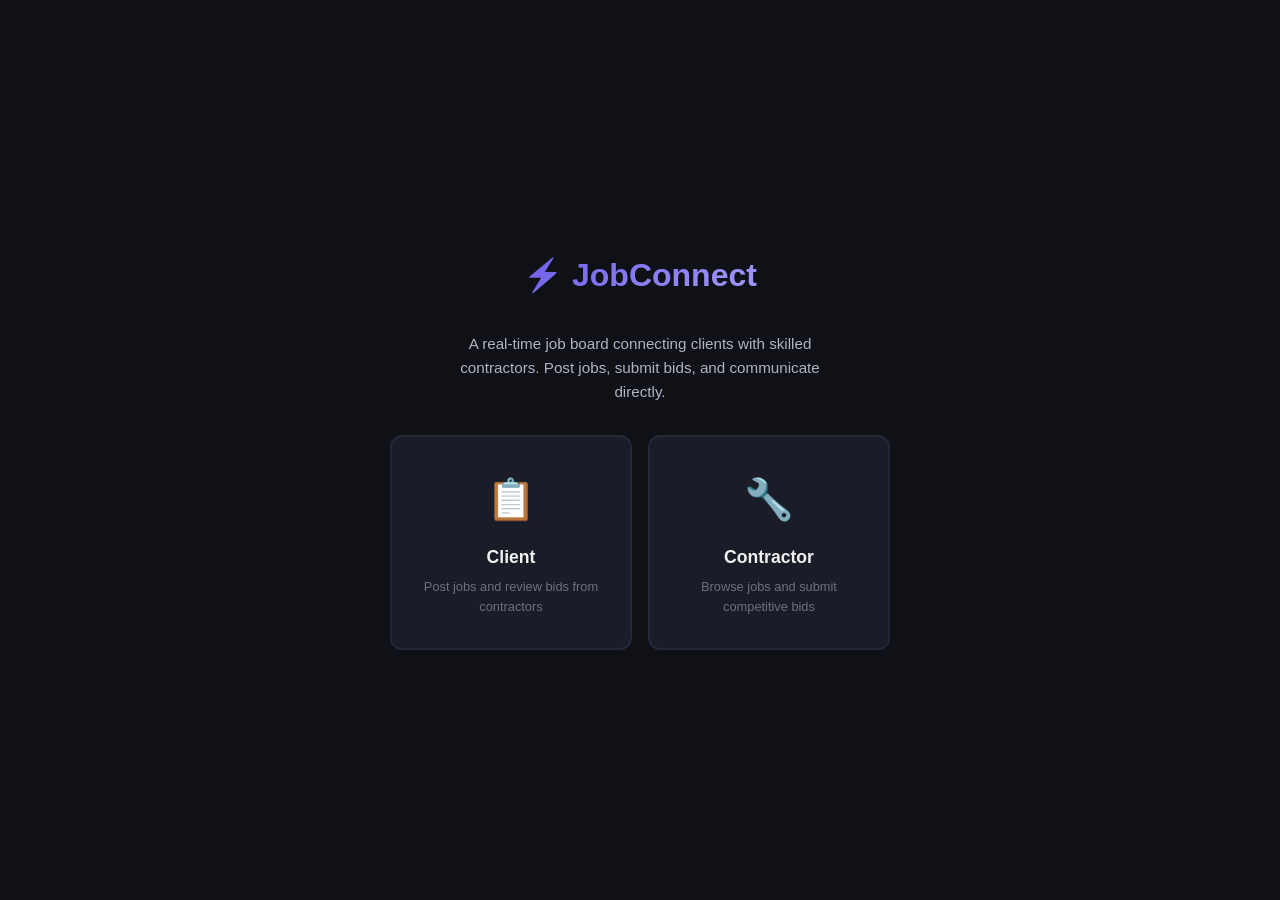
==== commit 51dd6f5c: "Add files via upload" ====
--- a/index.html
+++ b/index.html
@@ -1,2523 +1,2057 @@
+<!doctype html>
+<html lang="en">
+<head>
+<meta charset="utf-8">
+<title>Exported Project</title>
+<style></style>
+</head>
+<body>
+
 <!DOCTYPE html>
 <html lang="en">
 <head>
-  <meta charset="UTF-8" />
-  <meta name="viewport" content="width=device-width, initial-scale=1.0" />
-  <title>Co-connect — Ephemeral P2P Job Board</title>
-  <meta name="description" content="Co-connect — post a job, contractors bid, accept one and talk directly. Ephemeral by design." />
-  <link rel="icon" href="data:image/svg+xml,%3Csvg xmlns='http://www.w3.org/2000/svg' viewBox='0 0 32 32'%3E%3Ccircle cx='9' cy='16' r='5' fill='%237c5cff'/%3E%3Ccircle cx='23' cy='16' r='5' fill='%2322d3aa'/%3E%3Cpath d='M12 16h8' stroke='%23e6ebf4' stroke-width='2'/%3E%3C/svg%3E" />
-  <style>
-/* ================================================================================
-   styles.css — Co-connect v2 · message-board theme
-   Pure CSS3. No frameworks, no imports, no external fonts (system stack only).
-   ================================================================================ */
-
-:root {
-  --bg: #0a0d13;
-  --bg-soft: #0e131c;
-  --panel: #121826;
-  --panel-2: #171f30;
-  --line: #232c3d;
-  --line-soft: #1b2331;
-  --text: #e7ecf5;
-  --dim: #8b98ad;
-  --acc: #7c5cff;
-  --acc-2: #22d3aa;
-  --warn: #f5a623;
-  --err: #f4425e;
-  --r: 14px;
-  --mono: ui-monospace, SFMono-Regular, Menlo, Consolas, "Liberation Mono", monospace;
-  --sans: system-ui, -apple-system, "Segoe UI", Roboto, "Helvetica Neue", Arial, sans-serif;
-}
-
-* { box-sizing: border-box; }
-html, body { margin: 0; padding: 0; }
-
-body {
-  background:
-    radial-gradient(1100px 500px at 85% -10%, rgba(124, 92, 255, 0.14), transparent 60%),
-    radial-gradient(900px 420px at 5% 0%, rgba(34, 211, 170, 0.08), transparent 55%),
-    var(--bg);
-  color: var(--text);
-  font-family: var(--sans);
-  font-size: 15px;
-  line-height: 1.55;
-  min-height: 100vh;
-}
-
-::selection { background: rgba(124, 92, 255, 0.45); }
-.hidden { display: none !important; }
-.muted { color: var(--dim); }
-.small { font-size: 12.5px; }
-code { font-family: var(--mono); font-size: 0.92em; background: var(--panel-2); padding: 1px 5px; border-radius: 5px; border: 1px solid var(--line-soft); }
-
-/* ---------------------------------------------------------------- topbar */
-.topbar {
-  position: sticky; top: 0; z-index: 40;
-  display: flex; align-items: center; gap: 18px;
-  padding: 12px 22px;
-  background: rgba(10, 13, 19, 0.82);
-  backdrop-filter: blur(10px);
-  border-bottom: 1px solid var(--line-soft);
-}
-.logo { display: flex; align-items: center; gap: 10px; min-width: 180px; }
-.wordmark { font-weight: 700; letter-spacing: 0.02em; font-size: 17px; }
-.tagline { font-size: 10.5px; color: var(--dim); letter-spacing: 0.14em; text-transform: uppercase; }
-
-.pills { display: flex; gap: 8px; flex: 1; justify-content: center; flex-wrap: wrap; }
-.pill {
-  display: inline-flex; align-items: center; gap: 6px;
-  font-size: 11.5px; letter-spacing: 0.06em; text-transform: uppercase;
-  color: var(--dim); border: 1px solid var(--line-soft); border-radius: 999px;
-  padding: 4px 11px; background: var(--bg-soft); user-select: none;
-}
-.pill .dot { width: 7px; height: 7px; border-radius: 50%; background: #444d5f; display: inline-block; transition: background .3s, box-shadow .3s; }
-.pill.ok { color: var(--text); }
-.pill.ok .dot { background: var(--acc-2); box-shadow: 0 0 8px rgba(34, 211, 170, 0.8); }
-.pill.warn .dot { background: var(--warn); box-shadow: 0 0 8px rgba(245, 166, 35, 0.7); }
-.pill.err .dot { background: var(--err); box-shadow: 0 0 8px rgba(244, 66, 94, 0.7); }
-
-.wallet-slot { display: flex; align-items: center; gap: 10px; min-width: 180px; justify-content: flex-end; }
-.chip {
-  display: inline-flex; align-items: center; gap: 8px;
-  background: var(--panel); border: 1px solid var(--line);
-  border-radius: 999px; padding: 6px 12px;
-  font-family: var(--mono); font-size: 12.5px;
-}
-.chip canvas { border-radius: 5px; }
-.chip-chain { color: var(--acc-2); font-size: 11px; border-left: 1px solid var(--line); padding-left: 8px; }
-
-/* ---------------------------------------------------------------- layout */
-main { max-width: 1120px; margin: 0 auto; padding: 34px 22px 120px; }
-.view { animation: rise .35s ease; }
-@keyframes rise { from { opacity: 0; transform: translateY(8px); } to { opacity: 1; transform: none; } }
-
-.hero { margin: 26px 0 34px; }
-.hero h1 { font-size: clamp(26px, 4.2vw, 44px); line-height: 1.14; margin: 0 0 14px; letter-spacing: -0.01em; }
-.grad { background: linear-gradient(92deg, var(--acc), var(--acc-2)); -webkit-background-clip: text; background-clip: text; color: transparent; }
-.hero .sub { color: var(--dim); max-width: 720px; margin: 0; }
-
-.card {
-  background: linear-gradient(180deg, var(--panel), var(--bg-soft));
-  border: 1px solid var(--line-soft);
-  border-radius: var(--r);
-  padding: 22px;
-  box-shadow: 0 10px 30px rgba(0, 0, 0, 0.25);
-}
-.card h3 { margin: 0 0 10px; font-size: 16px; }
-.card h3 .ic { margin-right: 6px; }
-
-.onboard-grid { display: grid; grid-template-columns: 1fr 1.25fr; gap: 20px; }
-@media (max-width: 820px) { .onboard-grid { grid-template-columns: 1fr; } }
-
-/* ---------------------------------------------------------------- buttons */
-.btn {
-  font: inherit; font-weight: 600; color: var(--text);
-  border-radius: 10px; border: 1px solid var(--line);
-  background: var(--panel-2);
-  padding: 9px 16px; cursor: pointer;
-  transition: transform .08s ease, box-shadow .2s ease, background .2s ease, border-color .2s;
-}
-.btn:hover { border-color: #33405a; }
-.btn:active { transform: translateY(1px); }
-.btn:disabled { opacity: 0.45; cursor: not-allowed; }
-.btn-primary {
-  background: linear-gradient(92deg, #6a48ff, #8b6bff);
-  border-color: #7c5cff;
-  box-shadow: 0 6px 18px rgba(124, 92, 255, 0.35);
-}
-.btn-primary:hover { box-shadow: 0 8px 22px rgba(124, 92, 255, 0.5); }
-.btn-ghost { background: transparent; }
-.btn-sm { padding: 6px 12px; font-size: 13px; }
-.btn-big { padding: 12px 22px; font-size: 15.5px; }
-.btn-danger { background: rgba(244, 66, 94, 0.12); border-color: rgba(244, 66, 94, 0.5); color: #ff8fa0; }
-.btn-teal { background: rgba(34, 211, 170, 0.12); border-color: rgba(34, 211, 170, 0.5); color: var(--acc-2); }
-
-.linklike {
-  background: none; border: none; color: var(--acc);
-  font: inherit; font-size: 13px; cursor: pointer; padding: 4px 0;
-  text-decoration: underline dotted; text-underline-offset: 3px;
-}
-.linklike:hover { color: #a18bff; }
-
-/* ---------------------------------------------------------------- role cards */
-.role-cards { display: grid; gap: 12px; margin-top: 14px; }
-.role-card {
-  display: flex; gap: 14px; align-items: flex-start; text-align: left;
-  font: inherit; color: var(--text);
-  background: var(--panel-2);
-  border: 1px solid var(--line);
-  border-radius: 12px; padding: 16px; cursor: pointer;
-  transition: border-color .2s, transform .12s ease, background .2s;
-}
-.role-card:hover:not(:disabled) { border-color: var(--acc); transform: translateY(-1px); background: #1a2236; }
-.role-card:disabled { opacity: 0.45; cursor: not-allowed; }
-.role-ic { font-size: 26px; line-height: 1; margin-top: 2px; }
-.role-body strong { display: block; margin-bottom: 3px; font-size: 15px; }
-.role-body small { color: var(--dim); }
-
-/* ---------------------------------------------------------------- forms */
-.view-head { margin-bottom: 18px; }
-.view-head h2 { margin: 6px 0 4px; font-size: 24px; }
-.view-head p { margin: 0; }
-
-#post-form fieldset {
-  border: 1px solid var(--line-soft); border-radius: 12px;
-  margin: 0 0 16px; padding: 14px 16px;
-}
-#post-form legend {
-  font-size: 12px; letter-spacing: 0.1em; text-transform: uppercase;
-  color: var(--acc-2); padding: 0 8px; font-weight: 700;
-}
-#post-form label, .bid-form label {
-  display: grid; gap: 6px; font-size: 13px; font-weight: 600; color: #c6cfe0;
-  margin-bottom: 12px;
-}
-#post-form input, #post-form textarea, #post-form select,
-.bid-form input, .bid-form select,
-.composer input {
-  font: inherit; color: var(--text);
-  background: var(--bg-soft);
-  border: 1px solid var(--line);
-  border-radius: 9px; padding: 10px 12px;
-  outline: none; transition: border-color .2s, box-shadow .2s;
-  width: 100%;
-}
-#post-form input:focus, #post-form textarea:focus,
-.bid-form input:focus, .bid-form select:focus, .composer input:focus {
-  border-color: var(--acc); box-shadow: 0 0 0 3px rgba(124, 92, 255, 0.18);
-}
-#post-form textarea { resize: vertical; min-height: 96px; }
-.form-row { display: grid; grid-template-columns: 1fr 1fr 1.2fr; gap: 14px; }
-@media (max-width: 640px) { .form-row { grid-template-columns: 1fr; } }
-.form-foot { display: flex; align-items: center; justify-content: space-between; gap: 16px; flex-wrap: wrap; }
-
-/* ---------------------------------------------------------------- the board */
-.board-layout { display: grid; grid-template-columns: minmax(300px, 400px) 1fr; gap: 20px; align-items: start; }
-@media (max-width: 900px) { .board-layout { grid-template-columns: 1fr; } }
-
-.board-toolbar { display: flex; align-items: center; justify-content: space-between; margin-bottom: 12px; }
-
-#posts { display: grid; gap: 14px; }
-
-.post-card { position: relative; transition: border-color .3s; }
-.post-card.mine { border-color: rgba(124, 92, 255, 0.45); }
-.post-card.flash { animation: flash 1.2s ease; }
-@keyframes flash {
-  0% { box-shadow: 0 0 0 0 rgba(34, 211, 170, 0.55); border-color: var(--acc-2); }
-  100% { box-shadow: 0 10px 30px rgba(0, 0, 0, 0.25); }
-}
-
-.post-head { display: flex; justify-content: space-between; align-items: baseline; gap: 12px; margin-bottom: 8px; }
-.post-type { font-weight: 700; font-size: 15.5px; }
-.post-type .sep { color: var(--dim); font-weight: 400; margin: 0 2px; }
-.post-badges { display: flex; gap: 6px; flex: none; }
-.badge {
-  font-size: 11px; padding: 3px 10px; border-radius: 999px; white-space: nowrap;
-  background: var(--panel-2); border: 1px solid var(--line); color: var(--dim);
-}
-.badge.you { background: rgba(124, 92, 255, 0.15); border-color: rgba(124, 92, 255, 0.45); color: #c9baff; }
-
-.post-desc { margin: 6px 0 10px; white-space: pre-wrap; }
-.post-meta { display: flex; gap: 16px; font-size: 12.5px; color: var(--dim); margin-bottom: 12px; }
-
-.post-bids { border-top: 1px dashed var(--line-soft); padding-top: 12px; }
-
-.bid-list { list-style: none; margin: 0 0 12px; padding: 0; display: grid; gap: 8px; }
-.bid-list li {
-  display: flex; align-items: center; gap: 10px; flex-wrap: wrap;
-  background: var(--bg-soft); border: 1px solid var(--line-soft);
-  border-radius: 10px; padding: 8px 12px; font-size: 14px;
-}
-.bid-list.compact li { font-size: 13px; padding: 6px 10px; }
-.bid-list li.my-bid { border-color: rgba(34, 211, 170, 0.45); }
-.bid-n { font-family: var(--mono); font-size: 12px; color: var(--dim); }
-.bid-amt { font-weight: 700; color: var(--acc-2); white-space: nowrap; }
-.bid-note { color: var(--dim); font-style: italic; flex: 1; min-width: 120px; }
-.bid-age { font-size: 11.5px; color: var(--dim); margin-left: auto; }
-.bid-list li .btn { margin-left: 6px; }
-
-.post-controls { display: flex; gap: 8px; flex-wrap: wrap; }
-
-.your-bid {
-  display: flex; align-items: center; justify-content: space-between; gap: 10px;
-  background: rgba(34, 211, 170, 0.08); border: 1px solid rgba(34, 211, 170, 0.35);
-  border-radius: 10px; padding: 8px 12px; margin-bottom: 10px; font-size: 13.5px;
-}
-
-.bid-form summary {
-  cursor: pointer; font-size: 13.5px; font-weight: 600; color: var(--acc);
-  user-select: none; padding: 4px 0;
-}
-.bid-form form { margin-top: 12px; display: grid; gap: 4px; }
-.bid-inputs { display: grid; grid-template-columns: 1fr 110px; gap: 8px; }
-
-.empty-board { text-align: center; color: var(--dim); }
-.empty-board p { margin: 0; max-width: 480px; margin-inline: auto; }
-
-/* ---------------------------------------------------------------- session */
-.session-head {
-  display: flex; align-items: center; gap: 14px;
-  padding: 14px 18px; margin-bottom: 16px;
-  background: var(--panel); border: 1px solid var(--line-soft); border-radius: var(--r);
-}
-#peer-icon { border-radius: 10px; flex: none; }
-.peer-meta { flex: 1; min-width: 0; }
-.peer-addr { font-family: var(--mono); font-weight: 600; }
-.peer-role { font-size: 12px; color: var(--dim); }
-
-.status-pill {
-  font-size: 12px; font-weight: 700; letter-spacing: 0.06em; text-transform: uppercase;
-  padding: 6px 12px; border-radius: 999px;
-  background: rgba(245, 166, 35, 0.12); color: var(--warn); border: 1px solid rgba(245, 166, 35, 0.4);
-  transition: all .3s;
-}
-.status-pill.live { background: rgba(34, 211, 170, 0.12); color: var(--acc-2); border-color: rgba(34, 211, 170, 0.4); }
-
-.session-grid { display: grid; grid-template-columns: 1fr 1.15fr; gap: 18px; align-items: start; }
-@media (max-width: 860px) { .session-grid { grid-template-columns: 1fr; } }
-
-.job-card { margin-bottom: 14px; }
-.job-top { display: flex; justify-content: space-between; gap: 12px; align-items: baseline; }
-.job-top h3 { margin: 0; font-size: 17px; }
-.reward { font-weight: 700; color: var(--acc-2); white-space: nowrap; font-size: 15px; }
-.chips { display: flex; gap: 6px; flex-wrap: wrap; margin: 10px 0; }
-.chip-skill {
-  font-size: 11.5px; padding: 3px 10px; border-radius: 999px;
-  background: rgba(124, 92, 255, 0.14); border: 1px solid rgba(124, 92, 255, 0.4); color: #c9baff;
-}
-.job-desc { margin: 8px 0; white-space: pre-wrap; }
-.job-meta { margin: 0; }
-
-.link-card { padding: 14px 18px; }
-.link-row { display: flex; align-items: center; gap: 10px; font-weight: 600; font-size: 14px; margin-bottom: 6px; }
-.link-dot { width: 11px; height: 11px; border-radius: 50%; background: var(--warn); flex: none; position: relative; }
-.link-dot.on { background: var(--acc-2); box-shadow: 0 0 10px rgba(34, 211, 170, 0.8); }
-.link-dot.relay { background: var(--acc); box-shadow: 0 0 10px rgba(124, 92, 255, 0.8); }
-
-.chat-col { display: grid; gap: 10px; }
-.chat {
-  display: flex; flex-direction: column; gap: 8px;
-  min-height: 300px; max-height: 460px; overflow-y: auto;
-  padding: 14px; background: var(--bg-soft);
-  border: 1px solid var(--line-soft); border-radius: var(--r);
-}
-.msg { max-width: 78%; padding: 8px 12px; border-radius: 12px; font-size: 14px; white-space: pre-wrap; word-break: break-word; }
-.msg.me { align-self: flex-end; background: rgba(124, 92, 255, 0.22); border: 1px solid rgba(124, 92, 255, 0.4); border-bottom-right-radius: 4px; }
-.msg.them { align-self: flex-start; background: var(--panel-2); border: 1px solid var(--line); border-bottom-left-radius: 4px; }
-.msg.sys {
-  align-self: center; max-width: 95%; text-align: center;
-  font-size: 12px; color: var(--dim); background: transparent; border: none; padding: 2px 0;
-}
-
-.composer { display: flex; gap: 8px; }
-.composer input { flex: 1; }
-
-/* ---------------------------------------------------------------- footer */
-.foot {
-  max-width: 1120px; margin: 0 auto; padding: 18px 22px 60px;
-  border-top: 1px solid var(--line-soft);
-  display: grid; gap: 10px;
-}
-.mode-row { display: flex; align-items: center; gap: 14px; flex-wrap: wrap; }
-.mode-opt {
-  display: inline-flex; align-items: center; gap: 7px;
-  font-size: 13px; color: var(--text); cursor: pointer; user-select: none;
-}
-.mode-opt input { accent-color: var(--acc); }
-#ws-config summary { cursor: pointer; font-size: 13px; color: var(--dim); user-select: none; }
-#ws-config summary:hover { color: var(--text); }
-.ws-row { display: flex; gap: 8px; margin: 10px 0 6px; }
-.ws-row input {
-  flex: 1; font-family: var(--mono); font-size: 12.5px; color: var(--text);
-  background: var(--bg-soft); border: 1px solid var(--line); border-radius: 9px; padding: 9px 12px; outline: none;
-}
-.ws-row input:focus { border-color: var(--acc); }
-.foot p { margin: 0; }
-
-/* ---------------------------------------------------------------- log drawer */
-#log-drawer {
-  position: fixed; right: 16px; bottom: 16px; z-index: 60;
-  width: min(420px, calc(100vw - 32px));
-  background: rgba(14, 19, 28, 0.95);
-  border: 1px solid var(--line);
-  border-radius: 12px;
-  backdrop-filter: blur(8px);
-  box-shadow: 0 14px 40px rgba(0, 0, 0, 0.5);
-}
-#log-drawer summary {
-  cursor: pointer; padding: 9px 14px; font-size: 12px; color: var(--dim);
-  letter-spacing: 0.08em; text-transform: uppercase; user-select: none;
-}
-#log-body {
-  max-height: 240px; overflow-y: auto; padding: 0 14px 12px;
-  font-family: var(--mono); font-size: 11px; line-height: 1.7;
-}
-.log-line { display: flex; gap: 8px; }
-.log-line .lt { color: #4d5871; flex: none; }
-.log-line .lk { flex: none; width: 42px; font-weight: 700; }
-.lk-net { color: var(--acc-2); }
-.lk-rtc { color: var(--acc); }
-.lk-app { color: var(--dim); }
-.log-line.good span:last-child { color: #9fe8d5; }
-.log-line.bad span:last-child { color: #ff97a7; }
-
-/* ---------------------------------------------------------------- toasts */
-#toasts { position: fixed; top: 64px; left: 50%; transform: translateX(-50%); z-index: 80; display: grid; gap: 8px; width: min(460px, 92vw); }
-.toast {
-  padding: 11px 16px; border-radius: 10px; font-size: 13.5px;
-  background: var(--panel); border: 1px solid var(--line);
-  box-shadow: 0 10px 30px rgba(0, 0, 0, 0.45);
-  animation: toast-in .25s ease;
-}
-.toast.ok { border-color: rgba(34, 211, 170, 0.5); }
-.toast.warn { border-color: rgba(245, 166, 35, 0.55); }
-.toast.err { border-color: rgba(244, 66, 94, 0.55); }
-.toast.out { opacity: 0; transform: translateY(-6px); transition: all .35s; }
-@keyframes toast-in { from { opacity: 0; transform: translateY(-8px); } }
-
-/* ---------------------------------------------------------------- misc */
-button:focus-visible, input:focus-visible, textarea:focus-visible, select:focus-visible, summary:focus-visible {
-  outline: 2px solid var(--acc); outline-offset: 2px;
-}
-::-webkit-scrollbar { width: 10px; height: 10px; }
-::-webkit-scrollbar-thumb { background: #2a3346; border-radius: 8px; border: 2px solid var(--bg); }
-::-webkit-scrollbar-track { background: transparent; }
-
+<meta charset="UTF-8">
+<meta name="viewport" content="width=device-width, initial-scale=1.0">
+<title>JobConnect — Post & Bid</title>
+<style>
+  :root {
+    --bg: #0f1117;
+    --surface: #1a1d27;
+    --surface2: #242836;
+    --accent: #6c5ce7;
+    --accent2: #a29bfe;
+    --green: #00b894;
+    --green2: #55efc4;
+    --red: #d63031;
+    --red2: #ff7675;
+    --orange: #e17055;
+    --yellow: #fdcb6e;
+    --text: #f0f0f0;
+    --text2: #b0b3c0;
+    --text3: #6c6f80;
+    --radius: 12px;
+    --radius-sm: 8px;
+    --shadow: 0 4px 24px rgba(0,0,0,0.4);
+  }
+
+  * { margin: 0; padding: 0; box-sizing: border-box; }
+
+  body {
+    font-family: -apple-system, BlinkMacSystemFont, 'Segoe UI', Roboto, Oxygen, sans-serif;
+    background: var(--bg);
+    color: var(--text);
+    min-height: 100vh;
+    line-height: 1.6;
+  }
+
+  /* Scrollbar */
+  ::-webkit-scrollbar { width: 6px; }
+  ::-webkit-scrollbar-track { background: var(--bg); }
+  ::-webkit-scrollbar-thumb { background: var(--surface2); border-radius: 3px; }
+
+  /* Header */
+  .header {
+    background: var(--surface);
+    border-bottom: 1px solid var(--surface2);
+    padding: 12px 20px;
+    position: sticky;
+    top: 0;
+    z-index: 100;
+    display: flex;
+    align-items: center;
+    justify-content: space-between;
+    gap: 12px;
+    backdrop-filter: blur(20px);
+  }
+
+  .logo {
+    font-size: 1.4rem;
+    font-weight: 800;
+    background: linear-gradient(135deg, var(--accent), var(--accent2));
+    -webkit-background-clip: text;
+    -webkit-text-fill-color: transparent;
+    letter-spacing: -0.5px;
+    white-space: nowrap;
+  }
+
+  .header-actions {
+    display: flex;
+    gap: 8px;
+    align-items: center;
+  }
+
+  .role-indicator {
+    font-size: 0.7rem;
+    padding: 4px 10px;
+    border-radius: 20px;
+    font-weight: 600;
+    text-transform: uppercase;
+    letter-spacing: 0.5px;
+  }
+
+  .role-indicator.client {
+    background: rgba(108, 92, 231, 0.2);
+    color: var(--accent2);
+    border: 1px solid rgba(108, 92, 231, 0.3);
+  }
+
+  .role-indicator.contractor {
+    background: rgba(0, 184, 148, 0.2);
+    color: var(--green2);
+    border: 1px solid rgba(0, 184, 148, 0.3);
+  }
+
+  /* Buttons */
+  .btn {
+    padding: 10px 20px;
+    border: none;
+    border-radius: var(--radius-sm);
+    font-size: 0.85rem;
+    font-weight: 600;
+    cursor: pointer;
+    transition: all 0.2s ease;
+    display: inline-flex;
+    align-items: center;
+    gap: 6px;
+    white-space: nowrap;
+  }
+
+  .btn:active { transform: scale(0.97); }
+
+  .btn-primary {
+    background: linear-gradient(135deg, var(--accent), #7c6cf0);
+    color: white;
+  }
+  .btn-primary:hover { box-shadow: 0 4px 16px rgba(108,92,231,0.4); }
+
+  .btn-green {
+    background: linear-gradient(135deg, var(--green), #00d2a0);
+    color: white;
+  }
+  .btn-green:hover { box-shadow: 0 4px 16px rgba(0,184,148,0.4); }
+
+  .btn-red {
+    background: linear-gradient(135deg, var(--red), #e84343);
+    color: white;
+  }
+  .btn-red:hover { box-shadow: 0 4px 16px rgba(214,48,49,0.4); }
+
+  .btn-outline {
+    background: transparent;
+    color: var(--text2);
+    border: 1px solid var(--surface2);
+  }
+  .btn-outline:hover {
+    border-color: var(--accent);
+    color: var(--accent2);
+  }
+
+  .btn-sm {
+    padding: 6px 14px;
+    font-size: 0.78rem;
+  }
+
+  .btn-icon {
+    width: 36px;
+    height: 36px;
+    padding: 0;
+    display: flex;
+    align-items: center;
+    justify-content: center;
+    border-radius: 50%;
+    font-size: 1.1rem;
+  }
+
+  /* Role Selection Screen */
+  .role-select {
+    display: flex;
+    flex-direction: column;
+    align-items: center;
+    justify-content: center;
+    min-height: 100vh;
+    padding: 20px;
+    gap: 30px;
+  }
+
+  .role-select h1 {
+    font-size: 2rem;
+    font-weight: 800;
+    text-align: center;
+    background: linear-gradient(135deg, var(--accent), var(--accent2));
+    -webkit-background-clip: text;
+    -webkit-text-fill-color: transparent;
+  }
+
+  .role-select p {
+    color: var(--text2);
+    text-align: center;
+    max-width: 400px;
+    font-size: 0.95rem;
+  }
+
+  .role-cards {
+    display: grid;
+    grid-template-columns: 1fr 1fr;
+    gap: 16px;
+    max-width: 500px;
+    width: 100%;
+  }
+
+  .role-card {
+    background: var(--surface);
+    border: 2px solid var(--surface2);
+    border-radius: var(--radius);
+    padding: 30px 20px;
+    text-align: center;
+    cursor: pointer;
+    transition: all 0.3s ease;
+  }
+
+  .role-card:hover {
+    border-color: var(--accent);
+    transform: translateY(-2px);
+    box-shadow: var(--shadow);
+  }
+
+  .role-card .icon {
+    font-size: 2.5rem;
+    margin-bottom: 12px;
+  }
+
+  .role-card h3 {
+    font-size: 1.1rem;
+    margin-bottom: 6px;
+  }
+
+  .role-card p {
+    font-size: 0.8rem;
+    color: var(--text3);
+  }
+
+  /* Main Layout */
+  .main {
+    max-width: 800px;
+    margin: 0 auto;
+    padding: 16px;
+  }
+
+  /* Tabs */
+  .tabs {
+    display: flex;
+    gap: 4px;
+    margin-bottom: 16px;
+    background: var(--surface);
+    border-radius: var(--radius);
+    padding: 4px;
+  }
+
+  .tab {
+    flex: 1;
+    padding: 10px;
+    border: none;
+    background: transparent;
+    color: var(--text3);
+    font-size: 0.85rem;
+    font-weight: 600;
+    cursor: pointer;
+    border-radius: var(--radius-sm);
+    transition: all 0.2s ease;
+    text-align: center;
+  }
+
+  .tab.active {
+    background: var(--accent);
+    color: white;
+  }
+
+  .tab:hover:not(.active) {
+    color: var(--text);
+    background: var(--surface2);
+  }
+
+  /* Post Form */
+  .post-form {
+    background: var(--surface);
+    border-radius: var(--radius);
+    padding: 24px;
+    margin-bottom: 16px;
+    border: 1px solid var(--surface2);
+  }
+
+  .post-form h2 {
+    font-size: 1.2rem;
+    margin-bottom: 20px;
+    display: flex;
+    align-items: center;
+    gap: 8px;
+  }
+
+  .form-grid {
+    display: grid;
+    grid-template-columns: 1fr 1fr;
+    gap: 12px;
+  }
+
+  .form-group {
+    display: flex;
+    flex-direction: column;
+    gap: 5px;
+  }
+
+  .form-group.full {
+    grid-column: 1 / -1;
+  }
+
+  .form-group label {
+    font-size: 0.78rem;
+    font-weight: 600;
+    color: var(--text2);
+    text-transform: uppercase;
+    letter-spacing: 0.5px;
+  }
+
+  .form-group input,
+  .form-group select,
+  .form-group textarea {
+    background: var(--surface2);
+    border: 1px solid transparent;
+    border-radius: var(--radius-sm);
+    padding: 10px 14px;
+    color: var(--text);
+    font-size: 0.9rem;
+    font-family: inherit;
+    transition: border-color 0.2s ease;
+    width: 100%;
+  }
+
+  .form-group input:focus,
+  .form-group select:focus,
+  .form-group textarea:focus {
+    outline: none;
+    border-color: var(--accent);
+  }
+
+  .form-group textarea {
+    resize: vertical;
+    min-height: 80px;
+  }
+
+  .form-group select {
+    cursor: pointer;
+    appearance: none;
+    background-image: url("data:image/svg+xml,%3Csvg xmlns='http://www.w3.org/2000/svg' width='12' height='12' viewBox='0 0 24 24' fill='none' stroke='%236c6f80' stroke-width='2'%3E%3Cpolyline points='6 9 12 15 18 9'%3E%3C/polyline%3E%3C/svg%3E");
+    background-repeat: no-repeat;
+    background-position: right 12px center;
+    padding-right: 36px;
+  }
+
+  .form-actions {
+    display: flex;
+    justify-content: flex-end;
+    gap: 8px;
+    margin-top: 16px;
+  }
+
+  /* Job Card */
+  .job-card {
+    background: var(--surface);
+    border: 1px solid var(--surface2);
+    border-radius: var(--radius);
+    margin-bottom: 12px;
+    overflow: hidden;
+    transition: all 0.2s ease;
+  }
+
+  .job-card:hover {
+    border-color: rgba(108,92,231,0.3);
+  }
+
+  .job-card-header {
+    padding: 16px 20px;
+    display: flex;
+    justify-content: space-between;
+    align-items: flex-start;
+    gap: 12px;
+    cursor: pointer;
+  }
+
+  .job-card-header-left {
+    flex: 1;
+    min-width: 0;
+  }
+
+  .job-title {
+    font-size: 1.05rem;
+    font-weight: 700;
+    margin-bottom: 6px;
+    display: flex;
+    align-items: center;
+    gap: 8px;
+    flex-wrap: wrap;
+  }
+
+  .job-meta {
+    display: flex;
+    flex-wrap: wrap;
+    gap: 8px;
+    align-items: center;
+  }
+
+  .tag {
+    font-size: 0.7rem;
+    padding: 3px 10px;
+    border-radius: 20px;
+    font-weight: 600;
+    text-transform: uppercase;
+    letter-spacing: 0.3px;
+  }
+
+  .tag-industry {
+    background: rgba(108, 92, 231, 0.15);
+    color: var(--accent2);
+  }
+
+  .tag-field {
+    background: rgba(0, 184, 148, 0.15);
+    color: var(--green2);
+  }
+
+  .tag-profession {
+    background: rgba(253, 203, 110, 0.15);
+    color: var(--yellow);
+  }
+
+  .tag-budget {
+    background: rgba(85, 239, 196, 0.15);
+    color: var(--green2);
+    font-size: 0.8rem;
+    font-weight: 700;
+  }
+
+  .job-timer {
+    font-size: 0.72rem;
+    color: var(--text3);
+    display: flex;
+    align-items: center;
+    gap: 4px;
+  }
+
+  .job-timer.urgent {
+    color: var(--red2);
+  }
+
+  .job-card-body {
+    padding: 0 20px 16px;
+    display: none;
+  }
+
+  .job-card.expanded .job-card-body {
+    display: block;
+  }
+
+  .job-scope {
+    background: var(--surface2);
+    border-radius: var(--radius-sm);
+    padding: 14px;
+    margin-bottom: 14px;
+    font-size: 0.88rem;
+    color: var(--text2);
+    line-height: 1.7;
+    white-space: pre-wrap;
+  }
+
+  .job-scope-label {
+    font-size: 0.72rem;
+    font-weight: 700;
+    text-transform: uppercase;
+    letter-spacing: 0.5px;
+    color: var(--text3);
+    margin-bottom: 6px;
+  }
+
+  .job-details-grid {
+    display: grid;
+    grid-template-columns: 1fr 1fr;
+    gap: 10px;
+    margin-bottom: 14px;
+  }
+
+  .detail-item {
+    background: var(--surface2);
+    border-radius: var(--radius-sm);
+    padding: 10px 14px;
+  }
+
+  .detail-label {
+    font-size: 0.68rem;
+    font-weight: 600;
+    text-transform: uppercase;
+    letter-spacing: 0.5px;
+    color: var(--text3);
+    margin-bottom: 2px;
+  }
+
+  .detail-value {
+    font-size: 0.9rem;
+    font-weight: 600;
+    color: var(--text);
+  }
+
+  /* Bid Section */
+  .bid-section {
+    border-top: 1px solid var(--surface2);
+    padding-top: 14px;
+  }
+
+  .bid-section-title {
+    font-size: 0.82rem;
+    font-weight: 700;
+    margin-bottom: 10px;
+    display: flex;
+    align-items: center;
+    justify-content: space-between;
+  }
+
+  .bid-count {
+    font-size: 0.72rem;
+    color: var(--text3);
+    font-weight: 400;
+  }
+
+  .bid-form {
+    display: flex;
+    gap: 8px;
+    margin-bottom: 12px;
+    flex-wrap: wrap;
+  }
+
+  .bid-form input {
+    flex: 1;
+    min-width: 100px;
+    background: var(--surface2);
+    border: 1px solid transparent;
+    border-radius: var(--radius-sm);
+    padding: 8px 12px;
+    color: var(--text);
+    font-size: 0.85rem;
+    font-family: inherit;
+  }
+
+  .bid-form input:focus {
+    outline: none;
+    border-color: var(--accent);
+  }
+
+  .bid-list {
+    display: flex;
+    flex-direction: column;
+    gap: 6px;
+    max-height: 260px;
+    overflow-y: auto;
+  }
+
+  .bid-item {
+    background: var(--surface2);
+    border-radius: var(--radius-sm);
+    padding: 10px 14px;
+    display: flex;
+    align-items: center;
+    justify-content: space-between;
+    gap: 10px;
+    transition: all 0.2s ease;
+  }
+
+  .bid-item:hover {
+    background: rgba(36,40,54,0.8);
+  }
+
+  .bid-info {
+    flex: 1;
+    min-width: 0;
+  }
+
+  .bid-contractor {
+    font-size: 0.85rem;
+    font-weight: 600;
+  }
+
+  .bid-amount {
+    font-size: 0.95rem;
+    font-weight: 700;
+    color: var(--green2);
+  }
+
+  .bid-message {
+    font-size: 0.78rem;
+    color: var(--text3);
+    overflow: hidden;
+    text-overflow: ellipsis;
+    white-space: nowrap;
+  }
+
+  .bid-timeline {
+    font-size: 0.72rem;
+    color: var(--text3);
+  }
+
+  .bid-actions {
+    display: flex;
+    gap: 6px;
+    flex-shrink: 0;
+  }
+
+  /* Bid Poll / Stats */
+  .bid-poll {
+    background: var(--surface2);
+    border-radius: var(--radius-sm);
+    padding: 14px;
+    margin-bottom: 12px;
+  }
+
+  .bid-poll-title {
+    font-size: 0.75rem;
+    font-weight: 700;
+    text-transform: uppercase;
+    letter-spacing: 0.5px;
+    color: var(--text3);
+    margin-bottom: 10px;
+  }
+
+  .poll-bar-group {
+    margin-bottom: 8px;
+  }
+
+  .poll-bar-label {
+    display: flex;
+    justify-content: space-between;
+    font-size: 0.75rem;
+    margin-bottom: 3px;
+    color: var(--text2);
+  }
+
+  .poll-bar-track {
+    height: 6px;
+    background: var(--bg);
+    border-radius: 3px;
+    overflow: hidden;
+  }
+
+  .poll-bar-fill {
+    height: 100%;
+    border-radius: 3px;
+    transition: width 0.5s ease;
+  }
+
+  .poll-bar-fill.low { background: var(--green); }
+  .poll-bar-fill.mid { background: var(--yellow); }
+  .poll-bar-fill.high { background: var(--orange); }
+  .poll-bar-fill.over { background: var(--red); }
+
+  .poll-stats {
+    display: grid;
+    grid-template-columns: repeat(3, 1fr);
+    gap: 8px;
+    margin-top: 10px;
+  }
+
+  .poll-stat {
+    text-align: center;
+  }
+
+  .poll-stat-value {
+    font-size: 1rem;
+    font-weight: 700;
+    color: var(--accent2);
+  }
+
+  .poll-stat-label {
+    font-size: 0.65rem;
+    color: var(--text3);
+    text-transform: uppercase;
+  }
+
+  /* WebRTC Chat Modal */
+  .modal-overlay {
+    display: none;
+    position: fixed;
+    top: 0; left: 0; right: 0; bottom: 0;
+    background: rgba(0,0,0,0.7);
+    z-index: 200;
+    align-items: center;
+    justify-content: center;
+    padding: 16px;
+    backdrop-filter: blur(8px);
+  }
+
+  .modal-overlay.active {
+    display: flex;
+  }
+
+  .modal {
+    background: var(--surface);
+    border-radius: var(--radius);
+    width: 100%;
+    max-width: 550px;
+    max-height: 90vh;
+    display: flex;
+    flex-direction: column;
+    overflow: hidden;
+    border: 1px solid var(--surface2);
+    box-shadow: 0 20px 60px rgba(0,0,0,0.5);
+  }
+
+  .modal-header {
+    padding: 16px 20px;
+    border-bottom: 1px solid var(--surface2);
+    display: flex;
+    align-items: center;
+    justify-content: space-between;
+  }
+
+  .modal-header h3 {
+    font-size: 1rem;
+    display: flex;
+    align-items: center;
+    gap: 8px;
+  }
+
+  .connection-status {
+    width: 8px; height: 8px;
+    border-radius: 50%;
+    background: var(--text3);
+    display: inline-block;
+  }
+
+  .connection-status.connected { background: var(--green); box-shadow: 0 0 8px var(--green); }
+  .connection-status.connecting { background: var(--yellow); animation: pulse 1s infinite; }
+  .connection-status.disconnected { background: var(--red); }
+
+  @keyframes pulse {
+    0%, 100% { opacity: 1; }
+    50% { opacity: 0.4; }
+  }
+
+  .modal-body {
+    flex: 1;
+    overflow-y: auto;
+    padding: 16px 20px;
+    display: flex;
+    flex-direction: column;
+    gap: 8px;
+    min-height: 200px;
+  }
+
+  .chat-msg {
+    max-width: 80%;
+    padding: 8px 14px;
+    border-radius: 16px;
+    font-size: 0.88rem;
+    line-height: 1.5;
+    word-break: break-word;
+  }
+
+  .chat-msg.sent {
+    align-self: flex-end;
+    background: var(--accent);
+    color: white;
+    border-bottom-right-radius: 4px;
+  }
+
+  .chat-msg.received {
+    align-self: flex-start;
+    background: var(--surface2);
+    color: var(--text);
+    border-bottom-left-radius: 4px;
+  }
+
+  .chat-msg.system {
+    align-self: center;
+    background: transparent;
+    color: var(--text3);
+    font-size: 0.75rem;
+    font-style: italic;
+    padding: 4px;
+  }
+
+  .chat-msg .msg-time {
+    font-size: 0.62rem;
+    opacity: 0.6;
+    margin-top: 2px;
+    display: block;
+  }
+
+  .modal-footer {
+    padding: 12px 20px;
+    border-top: 1px solid var(--surface2);
+    display: flex;
+    gap: 8px;
+  }
+
+  .modal-footer input {
+    flex: 1;
+    background: var(--surface2);
+    border: 1px solid transparent;
+    border-radius: 24px;
+    padding: 10px 16px;
+    color: var(--text);
+    font-size: 0.88rem;
+    font-family: inherit;
+  }
+
+  .modal-footer input:focus {
+    outline: none;
+    border-color: var(--accent);
+  }
+
+  /* Signal Modal */
+  .signal-modal .modal-body {
+    gap: 12px;
+  }
+
+  .signal-section {
+    display: flex;
+    flex-direction: column;
+    gap: 6px;
+  }
+
+  .signal-section label {
+    font-size: 0.75rem;
+    font-weight: 600;
+    color: var(--text2);
+    text-transform: uppercase;
+    letter-spacing: 0.5px;
+  }
+
+  .signal-section textarea {
+    background: var(--surface2);
+    border: 1px solid transparent;
+    border-radius: var(--radius-sm);
+    padding: 10px 14px;
+    color: var(--text);
+    font-size: 0.78rem;
+    font-family: 'Courier New', monospace;
+    resize: vertical;
+    min-height: 80px;
+    width: 100%;
+  }
+
+  .signal-section textarea:focus {
+    outline: none;
+    border-color: var(--accent);
+  }
+
+  .signal-instructions {
+    background: rgba(108,92,231,0.1);
+    border: 1px solid rgba(108,92,231,0.2);
+    border-radius: var(--radius-sm);
+    padding: 12px;
+    font-size: 0.8rem;
+    color: var(--text2);
+    line-height: 1.6;
+  }
+
+  .signal-instructions strong {
+    color: var(--accent2);
+  }
+
+  .signal-instructions ol {
+    padding-left: 18px;
+    margin-top: 6px;
+  }
+
+  /* Username Modal */
+  .username-form {
+    display: flex;
+    flex-direction: column;
+    gap: 16px;
+    padding: 30px;
+    align-items: center;
+  }
+
+  /* Empty State */
+  .empty-state {
+    text-align: center;
+    padding: 60px 20px;
+    color: var(--text3);
+  }
+
+  .empty-state .icon {
+    font-size: 3rem;
+    margin-bottom: 12px;
+    opacity: 0.5;
+  }
+
+  .empty-state h3 {
+    font-size: 1.1rem;
+    color: var(--text2);
+    margin-bottom: 6px;
+  }
+
+  .empty-state p {
+    font-size: 0.85rem;
+  }
+
+  /* Toast */
+  .toast-container {
+    position: fixed;
+    top: 70px;
+    right: 16px;
+    z-index: 300;
+    display: flex;
+    flex-direction: column;
+    gap: 8px;
+  }
+
+  .toast {
+    background: var(--surface);
+    border: 1px solid var(--surface2);
+    border-radius: var(--radius-sm);
+    padding: 12px 16px;
+    font-size: 0.84rem;
+    color: var(--text);
+    box-shadow: var(--shadow);
+    display: flex;
+    align-items: center;
+    gap: 8px;
+    animation: slideIn 0.3s ease;
+    max-width: 340px;
+  }
+
+  .toast.success { border-left: 3px solid var(--green); }
+  .toast.error { border-left: 3px solid var(--red); }
+  .toast.info { border-left: 3px solid var(--accent); }
+
+  @keyframes slideIn {
+    from { transform: translateX(100%); opacity: 0; }
+    to { transform: translateX(0); opacity: 1; }
+  }
+
+  /* Responsive */
+  @media (max-width: 600px) {
+    .form-grid { grid-template-columns: 1fr; }
+    .job-details-grid { grid-template-columns: 1fr; }
+    .role-cards { grid-template-columns: 1fr; max-width: 300px; }
+    .poll-stats { grid-template-columns: repeat(3, 1fr); }
+    .bid-form { flex-direction: column; }
+    .bid-item { flex-direction: column; align-items: flex-start; }
+    .bid-actions { align-self: flex-end; }
+    .header { flex-wrap: wrap; }
+  }
+
+  /* Expand arrow */
+  .expand-arrow {
+    transition: transform 0.2s ease;
+    color: var(--text3);
+    font-size: 0.8rem;
+    flex-shrink: 0;
+  }
+
+  .job-card.expanded .expand-arrow {
+    transform: rotate(180deg);
+  }
+
+  .delete-timer {
+    display: flex;
+    align-items: center;
+    gap: 8px;
+    flex-shrink: 0;
+  }
+
+  /* Contractor name badge in bid */
+  .contractor-badge {
+    width: 28px;
+    height: 28px;
+    border-radius: 50%;
+    display: flex;
+    align-items: center;
+    justify-content: center;
+    font-size: 0.72rem;
+    font-weight: 700;
+    color: white;
+    flex-shrink: 0;
+  }
+
+  .bid-item-main {
+    display: flex;
+    align-items: center;
+    gap: 10px;
+    flex: 1;
+    min-width: 0;
+  }
+
+  .hidden { display: none !important; }
+
+  /* Animation for new cards */
+  @keyframes fadeUp {
+    from { transform: translateY(12px); opacity: 0; }
+    to { transform: translateY(0); opacity: 1; }
+  }
+
+  .job-card { animation: fadeUp 0.3s ease; }
 </style>
 </head>
 <body>
-  <noscript>
-    <p style="padding:2rem;font-family:sans-serif">Co-connect requires JavaScript — the board, bids and chats all run in your browser.</p>
-  </noscript>
-
-  <!-- ============================ TOP BAR ============================ -->
-  <header class="topbar">
-    <div class="logo">
-      <svg width="30" height="30" viewBox="0 0 32 32" aria-hidden="true">
-        <circle cx="9" cy="16" r="5" fill="#7c5cff"/>
-        <circle cx="23" cy="16" r="5" fill="#22d3aa"/>
-        <path d="M12 16h8" stroke="#e6ebf4" stroke-width="2"/>
-      </svg>
-      <div>
-        <div class="wordmark">Co-connect</div>
-        <div class="tagline">board &middot; bids &middot; direct chat</div>
+
+<!-- Toast Container -->
+<div class="toast-container" id="toastContainer"></div>
+
+<!-- Role Selection -->
+<div id="roleScreen" class="role-select">
+  <h1>⚡ JobConnect</h1>
+  <p>A real-time job board connecting clients with skilled contractors. Post jobs, submit bids, and communicate directly.</p>
+  <div class="role-cards">
+    <div class="role-card" onclick="selectRole('client')">
+      <div class="icon">📋</div>
+      <h3>Client</h3>
+      <p>Post jobs and review bids from contractors</p>
+    </div>
+    <div class="role-card" onclick="selectRole('contractor')">
+      <div class="icon">🔧</div>
+      <h3>Contractor</h3>
+      <p>Browse jobs and submit competitive bids</p>
+    </div>
+  </div>
+</div>
+
+<!-- Main App -->
+<div id="appScreen" class="hidden">
+  <!-- Header -->
+  <div class="header">
+    <div class="logo">⚡ JobConnect</div>
+    <div class="header-actions">
+      <span id="usernameDisplay" style="font-size:0.8rem;color:var(--text2)"></span>
+      <span id="roleDisplay" class="role-indicator"></span>
+      <button class="btn btn-outline btn-sm" onclick="switchRole()">Switch Role</button>
+    </div>
+  </div>
+
+  <div class="main">
+    <!-- Client: Post Form -->
+    <div id="postFormSection" class="hidden">
+      <div style="display:flex;justify-content:space-between;align-items:center;margin-bottom:12px">
+        <h2 style="font-size:1.1rem;font-weight:700">📋 My Jobs</h2>
+        <button class="btn btn-primary btn-sm" onclick="togglePostForm()">＋ New Job</button>
+      </div>
+
+      <div id="postForm" class="post-form hidden">
+        <h2>📝 Create Job Post</h2>
+        <div class="form-grid">
+          <div class="form-group full">
+            <label>Job Title</label>
+            <input type="text" id="jobTitle" placeholder="e.g. Website Redesign for E-commerce Store" maxlength="100">
+          </div>
+          <div class="form-group">
+            <label>Industry</label>
+            <select id="jobIndustry">
+              <option value="">Select Industry</option>
+              <option value="Technology">Technology</option>
+              <option value="Construction">Construction</option>
+              <option value="Healthcare">Healthcare</option>
+              <option value="Finance">Finance</option>
+              <option value="Education">Education</option>
+              <option value="Marketing">Marketing</option>
+              <option value="Manufacturing">Manufacturing</option>
+              <option value="Retail">Retail</option>
+              <option value="Real Estate">Real Estate</option>
+              <option value="Agriculture">Agriculture</option>
+              <option value="Transportation">Transportation</option>
+              <option value="Energy">Energy</option>
+              <option value="Entertainment">Entertainment</option>
+              <option value="Legal">Legal</option>
+              <option value="Other">Other</option>
+            </select>
+          </div>
+          <div class="form-group">
+            <label>Field</label>
+            <select id="jobField">
+              <option value="">Select Field</option>
+              <option value="Software Development">Software Development</option>
+              <option value="Web Development">Web Development</option>
+              <option value="Mobile Development">Mobile Development</option>
+              <option value="Data Science">Data Science</option>
+              <option value="Design">Design</option>
+              <option value="Project Management">Project Management</option>
+              <option value="Consulting">Consulting</option>
+              <option value="Engineering">Engineering</option>
+              <option value="Electrical">Electrical</option>
+              <option value="Plumbing">Plumbing</option>
+              <option value="Carpentry">Carpentry</option>
+              <option value="Accounting">Accounting</option>
+              <option value="Writing">Writing</option>
+              <option value="Photography">Photography</option>
+              <option value="Landscaping">Landscaping</option>
+              <option value="Cleaning">Cleaning</option>
+              <option value="Security">Security</option>
+              <option value="Other">Other</option>
+            </select>
+          </div>
+          <div class="form-group">
+            <label>Profession / Role Required</label>
+            <input type="text" id="jobProfession" placeholder="e.g. Full-Stack Developer" maxlength="60">
+          </div>
+          <div class="form-group">
+            <label>Budget ($)</label>
+            <input type="number" id="jobBudget" placeholder="e.g. 5000" min="1">
+          </div>
+          <div class="form-group">
+            <label>Timeframe</label>
+            <select id="jobTimeframe">
+              <option value="">Select Timeframe</option>
+              <option value="Less than 1 week">Less than 1 week</option>
+              <option value="1-2 weeks">1-2 weeks</option>
+              <option value="2-4 weeks">2-4 weeks</option>
+              <option value="1-2 months">1-2 months</option>
+              <option value="2-3 months">2-3 months</option>
+              <option value="3-6 months">3-6 months</option>
+              <option value="6+ months">6+ months</option>
+            </select>
+          </div>
+          <div class="form-group">
+            <label>Location</label>
+            <input type="text" id="jobLocation" placeholder="e.g. Remote, New York, etc." maxlength="60">
+          </div>
+          <div class="form-group full">
+            <label>Job Scope — Define the work that needs to be done</label>
+            <textarea id="jobScope" rows="5" placeholder="Describe in detail:&#10;• What needs to be accomplished&#10;• Specific deliverables&#10;• Technical requirements&#10;• Milestones or phases&#10;• Any constraints or preferences" maxlength="2000"></textarea>
+          </div>
+        </div>
+        <div class="form-actions">
+          <button class="btn btn-outline btn-sm" onclick="togglePostForm()">Cancel</button>
+          <button class="btn btn-primary" onclick="createJob()">Post Job</button>
+        </div>
       </div>
     </div>
 
-    <div class="pills">
-      <span class="pill" id="pill-wallet" title="Wallet identity"><i class="dot"></i>Wallet</span>
-      <span class="pill" id="pill-signal" title="Board connection (WebSocket)"><i class="dot"></i>Board</span>
-      <span class="pill" id="pill-p2p" title="Direct chat link"><i class="dot"></i>Chat</span>
-    </div>
-
-    <div class="wallet-slot">
-      <button class="btn btn-primary" id="btn-wallet">Connect Wallet</button>
-      <div class="chip hidden" id="wallet-chip">
-        <canvas id="chip-icon" width="22" height="22"></canvas>
-        <span id="chip-addr">0x0000…0000</span>
-        <span class="chip-chain" id="chip-chain"></span>
+    <!-- Tabs for Contractor -->
+    <div id="contractorTabs" class="hidden">
+      <div class="tabs">
+        <button class="tab active" onclick="switchTab('all')">All Jobs</button>
+        <button class="tab" onclick="switchTab('mybids')">My Bids</button>
       </div>
     </div>
-  </header>
-
-  <main>
-    <!-- ============================ ONBOARDING ============================ -->
-    <section class="view" id="view-onboard">
-      <div class="hero">
-        <h1>A job board that <span class="grad">forgets.</span></h1>
-        <p class="sub">
-          Clients post a job from a template. Contractors bid with the payment they want.
-          The client accepts one contractor — or rejects everyone — and accepted pairs
-          move into a direct chat the client holds open. When a post is filled, rejected
-          or abandoned, it and its bids are garbage collected. Nothing is stored.
-        </p>
+
+    <!-- Job List -->
+    <div id="jobList"></div>
+  </div>
+</div>
+
+<!-- WebRTC Chat Modal -->
+<div class="modal-overlay" id="chatModal">
+  <div class="modal">
+    <div class="modal-header">
+      <h3>
+        <span class="connection-status" id="connStatus"></span>
+        <span id="chatTitle">Secure Channel</span>
+      </h3>
+      <button class="btn btn-red btn-sm" onclick="closeChat()">✕ Close & Remove</button>
+    </div>
+    <div class="modal-body" id="chatMessages"></div>
+    <div class="modal-footer">
+      <input type="text" id="chatInput" placeholder="Type a message..." onkeydown="if(event.key==='Enter')sendChat()">
+      <button class="btn btn-primary btn-sm" onclick="sendChat()">Send</button>
+    </div>
+  </div>
+</div>
+
+<!-- WebRTC Signaling Modal -->
+<div class="modal-overlay" id="signalModal">
+  <div class="modal signal-modal" style="max-width:500px">
+    <div class="modal-header">
+      <h3>🔗 WebRTC Connection Setup</h3>
+      <button class="btn btn-outline btn-icon btn-sm" onclick="closeSignal()">✕</button>
+    </div>
+    <div class="modal-body">
+      <div class="signal-instructions">
+        <strong>Manual Signaling (No Server Required)</strong>
+        <ol id="signalSteps"></ol>
       </div>
-
-      <div class="onboard-grid">
-        <div class="card" id="wallet-card">
-          <h3><span class="ic">&#9919;</span> 1 &middot; Identity</h3>
-          <p class="muted" id="wallet-hint">Connect your injected wallet (<code>window.ethereum</code>). Your address is your handle — no contracts, no gas.</p>
-          <button class="btn btn-primary btn-big" id="btn-connect">Connect Wallet</button>
-          <button class="linklike hidden" id="btn-guest">no wallet detected — enter as guest instead</button>
-        </div>
-
-        <div class="card">
-          <h3><span class="ic">&#9881;</span> 2 &middot; Choose a side</h3>
-          <p class="muted">Both sides see the same board. Open a second window and take the other seat to try the full flow.</p>
-          <div class="role-cards">
-            <button class="role-card" id="role-client" disabled>
-              <span class="role-ic">&#128203;</span>
-              <span class="role-body">
-                <strong>I&rsquo;m hiring</strong>
-                <small>Post a job (type + scope + time), review bids, accept one contractor or reject them all.</small>
-              </span>
-            </button>
-            <button class="role-card" id="role-contractor" disabled>
-              <span class="role-ic">&#128736;</span>
-              <span class="role-body">
-                <strong>I&rsquo;m a contractor</strong>
-                <small>Browse the board, bid the payment you want for job completion, and chat directly if accepted.</small>
-              </span>
-            </button>
+      <div class="signal-section" id="offerSection" style="display:none">
+        <label>Your Offer/Answer (copy & send to peer)</label>
+        <textarea id="localDesc" readonly onclick="this.select();document.execCommand('copy');showToast('Copied!','success')"></textarea>
+        <button class="btn btn-primary btn-sm" onclick="copySignal('localDesc')">📋 Copy</button>
+      </div>
+      <div class="signal-section" id="remoteSection" style="display:none">
+        <label id="remoteLabel">Paste peer's response here</label>
+        <textarea id="remoteDesc" placeholder="Paste the signaling data here..."></textarea>
+        <button class="btn btn-green btn-sm" id="applyRemoteBtn" onclick="applyRemote()">Apply & Connect</button>
+      </div>
+      <div class="signal-section" id="iceSection" style="display:none">
+        <label>ICE Candidates (copy all & send after connection data)</label>
+        <textarea id="localIce" readonly onclick="this.select();document.execCommand('copy');showToast('Copied!','success')"></textarea>
+        <button class="btn btn-primary btn-sm" onclick="copySignal('localIce')">📋 Copy ICE</button>
+      </div>
+      <div class="signal-section" id="remoteIceSection" style="display:none">
+        <label>Paste peer's ICE candidates here</label>
+        <textarea id="remoteIce" placeholder="Paste ICE candidates..."></textarea>
+        <button class="btn btn-green btn-sm" onclick="applyRemoteIce()">Apply ICE</button>
+      </div>
+    </div>
+  </div>
+</div>
+
+<script>
+// ================ WEB WORKER (via Blob URL) ================
+const workerCode = `
+  // Job expiration worker
+  // Manages timers and sends messages when jobs expire
+
+  const jobTimers = new Map();
+  const SIX_HOURS = 6 * 60 * 60 * 1000;
+
+  self.onmessage = function(e) {
+    const { type, jobId, createdAt } = e.data;
+
+    switch(type) {
+      case 'REGISTER_JOB': {
+        if (jobTimers.has(jobId)) {
+          clearTimeout(jobTimers.get(jobId).timeout);
+        }
+        const elapsed = Date.now() - createdAt;
+        const remaining = Math.max(0, SIX_HOURS - elapsed);
+
+        const timeout = setTimeout(() => {
+          self.postMessage({ type: 'JOB_EXPIRED', jobId });
+          jobTimers.delete(jobId);
+        }, remaining);
+
+        jobTimers.set(jobId, { timeout, createdAt });
+
+        // Send periodic time updates every second
+        break;
+      }
+
+      case 'REMOVE_JOB': {
+        if (jobTimers.has(jobId)) {
+          clearTimeout(jobTimers.get(jobId).timeout);
+          jobTimers.delete(jobId);
+        }
+        break;
+      }
+
+      case 'TICK': {
+        // Calculate remaining times for all jobs
+        const updates = [];
+        const now = Date.now();
+        for (const [id, data] of jobTimers) {
+          const remaining = Math.max(0, SIX_HOURS - (now - data.createdAt));
+          updates.push({ jobId: id, remaining });
+          if (remaining <= 0) {
+            self.postMessage({ type: 'JOB_EXPIRED', jobId: id });
+            clearTimeout(data.timeout);
+            jobTimers.delete(id);
+          }
+        }
+        self.postMessage({ type: 'TIME_UPDATE', updates });
+        break;
+      }
+    }
+  };
+
+  // Tick every second
+  setInterval(() => {
+    self.postMessage({ type: 'REQUEST_TICK' });
+  }, 1000);
+`;
+
+const workerBlob = new Blob([workerCode], { type: 'application/javascript' });
+const workerUrl = URL.createObjectURL(workerBlob);
+const worker = new Worker(workerUrl);
+
+// ================ APP STATE ================
+let state = {
+  role: null,
+  username: '',
+  jobs: JSON.parse(localStorage.getItem('jc_jobs') || '[]'),
+  currentTab: 'all',
+  chatJobId: null,
+};
+
+// WebRTC state
+let peerConnection = null;
+let dataChannel = null;
+let localIceCandidates = [];
+let isInitiator = false;
+let pendingChatJobId = null;
+
+// ================ WORKER MESSAGE HANDLING ================
+worker.onmessage = function(e) {
+  const { type } = e.data;
+  
+  if (type === 'JOB_EXPIRED') {
+    removeJob(e.data.jobId, true);
+  } else if (type === 'TIME_UPDATE') {
+    e.data.updates.forEach(u => {
+      const el = document.getElementById(`timer-${u.jobId}`);
+      if (el) {
+        el.textContent = formatTime(u.remaining);
+        el.parentElement.className = u.remaining < 600000 ? 'job-timer urgent' : 'job-timer';
+      }
+    });
+  } else if (type === 'REQUEST_TICK') {
+    worker.postMessage({ type: 'TICK' });
+  }
+};
+
+// Register existing jobs with worker
+function registerJobsWithWorker() {
+  state.jobs.forEach(job => {
+    worker.postMessage({ type: 'REGISTER_JOB', jobId: job.id, createdAt: job.createdAt });
+  });
+}
+
+// ================ UTILITIES ================
+function generateId() {
+  return Date.now().toString(36) + Math.random().toString(36).substr(2, 8);
+}
+
+function formatTime(ms) {
+  if (ms <= 0) return 'Expired';
+  const h = Math.floor(ms / 3600000);
+  const m = Math.floor((ms % 3600000) / 60000);
+  const s = Math.floor((ms % 60000) / 1000);
+  if (h > 0) return `${h}h ${m}m remaining`;
+  if (m > 0) return `${m}m ${s}s remaining`;
+  return `${s}s remaining`;
+}
+
+function formatCurrency(n) {
+  return new Intl.NumberFormat('en-US', { style: 'currency', currency: 'USD', maximumFractionDigits: 0 }).format(n);
+}
+
+function hashColor(str) {
+  let hash = 0;
+  for (let i = 0; i < str.length; i++) hash = str.charCodeAt(i) + ((hash << 5) - hash);
+  const colors = ['#6c5ce7','#00b894','#e17055','#0984e3','#d63031','#fdcb6e','#e84393','#00cec9'];
+  return colors[Math.abs(hash) % colors.length];
+}
+
+function saveJobs() {
+  localStorage.setItem('jc_jobs', JSON.stringify(state.jobs));
+}
+
+function showToast(message, type = 'info') {
+  const container = document.getElementById('toastContainer');
+  const toast = document.createElement('div');
+  toast.className = `toast ${type}`;
+  toast.textContent = message;
+  container.appendChild(toast);
+  setTimeout(() => toast.remove(), 3500);
+}
+
+// ================ ROLE MANAGEMENT ================
+function selectRole(role) {
+  state.role = role;
+  const savedName = localStorage.getItem('jc_username');
+  if (savedName) {
+    state.username = savedName;
+    initApp();
+  } else {
+    const name = prompt(`Enter your ${role} name:`, '');
+    if (name && name.trim()) {
+      state.username = name.trim();
+      localStorage.setItem('jc_username', state.username);
+      initApp();
+    }
+  }
+}
+
+function switchRole() {
+  closeChat();
+  closeSignal();
+  document.getElementById('appScreen').classList.add('hidden');
+  document.getElementById('roleScreen').classList.remove('hidden');
+  state.role = null;
+}
+
+function initApp() {
+  document.getElementById('roleScreen').classList.add('hidden');
+  document.getElementById('appScreen').classList.remove('hidden');
+  
+  document.getElementById('usernameDisplay').textContent = state.username;
+  const roleDisplay = document.getElementById('roleDisplay');
+  roleDisplay.textContent = state.role;
+  roleDisplay.className = `role-indicator ${state.role}`;
+
+  // Clean expired jobs
+  const now = Date.now();
+  const SIX_HOURS = 6 * 60 * 60 * 1000;
+  state.jobs = state.jobs.filter(j => (now - j.createdAt) < SIX_HOURS);
+  saveJobs();
+
+  if (state.role === 'client') {
+    document.getElementById('postFormSection').classList.remove('hidden');
+    document.getElementById('contractorTabs').classList.add('hidden');
+  } else {
+    document.getElementById('postFormSection').classList.add('hidden');
+    document.getElementById('contractorTabs').classList.remove('hidden');
+  }
+
+  registerJobsWithWorker();
+  renderJobs();
+}
+
+// ================ POST FORM ================
+function togglePostForm() {
+  document.getElementById('postForm').classList.toggle('hidden');
+}
+
+function createJob() {
+  const title = document.getElementById('jobTitle').value.trim();
+  const industry = document.getElementById('jobIndustry').value;
+  const field = document.getElementById('jobField').value;
+  const profession = document.getElementById('jobProfession').value.trim();
+  const budget = parseFloat(document.getElementById('jobBudget').value);
+  const timeframe = document.getElementById('jobTimeframe').value;
+  const location = document.getElementById('jobLocation').value.trim();
+  const scope = document.getElementById('jobScope').value.trim();
+
+  if (!title) return showToast('Please enter a job title', 'error');
+  if (!industry) return showToast('Please select an industry', 'error');
+  if (!field) return showToast('Please select a field', 'error');
+  if (!profession) return showToast('Please enter the required profession', 'error');
+  if (!budget || budget <= 0) return showToast('Please enter a valid budget', 'error');
+  if (!timeframe) return showToast('Please select a timeframe', 'error');
+  if (!scope) return showToast('Please describe the job scope', 'error');
+
+  const job = {
+    id: generateId(),
+    title,
+    industry,
+    field,
+    profession,
+    budget,
+    timeframe,
+    location: location || 'Not specified',
+    scope,
+    clientName: state.username,
+    clientId: state.username,
+    createdAt: Date.now(),
+    bids: [],
+    acceptedBid: null,
+  };
+
+  state.jobs.unshift(job);
+  saveJobs();
+  worker.postMessage({ type: 'REGISTER_JOB', jobId: job.id, createdAt: job.createdAt });
+
+  // Reset form
+  ['jobTitle','jobIndustry','jobField','jobProfession','jobBudget','jobTimeframe','jobLocation','jobScope'].forEach(id => {
+    const el = document.getElementById(id);
+    if (el.tagName === 'SELECT') el.selectedIndex = 0;
+    else el.value = '';
+  });
+  togglePostForm();
+  renderJobs();
+  showToast('Job posted successfully!', 'success');
+}
+
+// ================ JOB RENDERING ================
+function renderJobs() {
+  const list = document.getElementById('jobList');
+  let jobs = state.jobs;
+
+  if (state.role === 'client') {
+    jobs = jobs.filter(j => j.clientId === state.username);
+  } else if (state.currentTab === 'mybids') {
+    jobs = jobs.filter(j => j.bids.some(b => b.contractorId === state.username));
+  }
+
+  if (jobs.length === 0) {
+    list.innerHTML = `
+      <div class="empty-state">
+        <div class="icon">${state.role === 'client' ? '📋' : '🔍'}</div>
+        <h3>${state.role === 'client' ? 'No Jobs Posted Yet' : (state.currentTab === 'mybids' ? 'No Bids Placed Yet' : 'No Jobs Available')}</h3>
+        <p>${state.role === 'client' ? 'Click "+ New Job" to create your first posting.' : 'Check back later for new opportunities.'}</p>
+      </div>
+    `;
+    return;
+  }
+
+  list.innerHTML = jobs.map(job => renderJobCard(job)).join('');
+}
+
+function renderJobCard(job) {
+  const isOwner = state.role === 'client' && job.clientId === state.username;
+  const isContractor = state.role === 'contractor';
+  const hasBid = job.bids.some(b => b.contractorId === state.username);
+  const bidCount = job.bids.length;
+
+  // Bid poll data
+  let pollHtml = '';
+  if (bidCount > 0) {
+    const amounts = job.bids.map(b => b.amount);
+    const min = Math.min(...amounts);
+    const max = Math.max(...amounts);
+    const avg = amounts.reduce((a,b) => a+b, 0) / amounts.length;
+
+    // Distribution for poll bars
+    const ranges = getBidRanges(job.budget, amounts);
+    
+    pollHtml = `
+      <div class="bid-poll">
+        <div class="bid-poll-title">📊 Bid Poll</div>
+        ${ranges.map(r => `
+          <div class="poll-bar-group">
+            <div class="poll-bar-label">
+              <span>${r.label}</span>
+              <span>${r.count} bid${r.count !== 1 ? 's' : ''}</span>
+            </div>
+            <div class="poll-bar-track">
+              <div class="poll-bar-fill ${r.colorClass}" style="width:${r.pct}%"></div>
+            </div>
+          </div>
+        `).join('')}
+        <div class="poll-stats">
+          <div class="poll-stat">
+            <div class="poll-stat-value">${formatCurrency(min)}</div>
+            <div class="poll-stat-label">Lowest</div>
+          </div>
+          <div class="poll-stat">
+            <div class="poll-stat-value">${formatCurrency(avg)}</div>
+            <div class="poll-stat-label">Average</div>
+          </div>
+          <div class="poll-stat">
+            <div class="poll-stat-value">${formatCurrency(max)}</div>
+            <div class="poll-stat-label">Highest</div>
           </div>
         </div>
       </div>
-    </section>
-
-    <!-- ============================ THE BOARD ============================ -->
-    <section class="view hidden" id="view-board">
-      <div class="view-head">
-        <button class="linklike" id="btn-board-back">&larr; switch role</button>
-        <h2>The Board</h2>
-        <p class="muted" id="board-sub">Live posts from the edge. Bids stay anonymous until a client accepts.</p>
+    `;
+  }
+
+  // Bid form for contractors
+  let bidFormHtml = '';
+  if (isContractor && !hasBid && !job.acceptedBid) {
+    bidFormHtml = `
+      <div class="bid-form">
+        <input type="number" id="bidAmount-${job.id}" placeholder="Your bid ($)" min="1">
+        <input type="text" id="bidTimeline-${job.id}" placeholder="Your timeline" maxlength="50">
+        <input type="text" id="bidMsg-${job.id}" placeholder="Brief message" maxlength="200">
+        <button class="btn btn-green btn-sm" onclick="placeBid('${job.id}')">Submit Bid</button>
       </div>
-
-      <div class="board-layout">
-        <!-- CLIENT: post template -->
-        <div class="card hidden" id="post-card">
-          <h3>Post a job</h3>
-          <form id="post-form" autocomplete="off">
-            <fieldset>
-              <legend>Job type</legend>
-              <div class="form-row">
-                <label>Industry
-                  <input type="text" id="f-industry" maxlength="80" required list="dl-industry" placeholder="e.g. Construction" />
-                </label>
-                <label>Field
-                  <input type="text" id="f-field" maxlength="80" list="dl-field" placeholder="e.g. Electrical" />
-                </label>
-                <label>Profession
-                  <input type="text" id="f-profession" maxlength="80" required list="dl-profession" placeholder="e.g. Electrician" />
-                </label>
+    `;
+  } else if (isContractor && hasBid && !job.acceptedBid) {
+    bidFormHtml = `<div style="font-size:0.8rem;color:var(--green2);margin-bottom:10px">✓ You've placed a bid on this job</div>`;
+  }
+
+  // Accepted bid notice
+  let acceptedHtml = '';
+  if (job.acceptedBid) {
+    const ab = job.bids.find(b => b.id === job.acceptedBid);
+    if (ab) {
+      const isMe = ab.contractorId === state.username || isOwner;
+      acceptedHtml = `
+        <div style="background:rgba(0,184,148,0.1);border:1px solid rgba(0,184,148,0.3);border-radius:var(--radius-sm);padding:12px;margin-bottom:12px;">
+          <div style="font-size:0.82rem;font-weight:700;color:var(--green2);margin-bottom:4px">✅ Bid Accepted — ${ab.contractorName} at ${formatCurrency(ab.amount)}</div>
+          ${isMe ? `<button class="btn btn-primary btn-sm" onclick="openSignaling('${job.id}', ${isOwner})">🔗 Open Secure Channel</button>` : `<div style="font-size:0.78rem;color:var(--text3)">A bid has been accepted for this job.</div>`}
+        </div>
+      `;
+    }
+  }
+
+  // Bids list
+  let bidsListHtml = '';
+  if (bidCount > 0) {
+    bidsListHtml = `
+      <div class="bid-list">
+        ${job.bids.map(bid => `
+          <div class="bid-item" id="bid-${bid.id}">
+            <div class="bid-item-main">
+              <div class="contractor-badge" style="background:${hashColor(bid.contractorName)}">${bid.contractorName.charAt(0).toUpperCase()}</div>
+              <div class="bid-info">
+                <div class="bid-contractor">${bid.contractorName}</div>
+                <div class="bid-message">${bid.message || 'No message'}</div>
+                <div class="bid-timeline">⏱ ${bid.timeline || 'Not specified'}</div>
               </div>
-              <datalist id="dl-industry">
-                <option>Construction</option><option>Technology</option><option>Creative &amp; Design</option>
-                <option>Transport &amp; Logistics</option><option>Health</option><option>Education</option>
-                <option>Finance</option><option>Hospitality</option><option>Agriculture</option><option>Legal</option>
-              </datalist>
-              <datalist id="dl-field">
-                <option>Electrical</option><option>Plumbing</option><option>Web Development</option>
-                <option>Graphic Design</option><option>Copywriting</option><option>Accounting</option>
-                <option>Courier</option><option>Tutoring</option><option>Catering</option>
-              </datalist>
-              <datalist id="dl-profession">
-                <option>Electrician</option><option>Plumber</option><option>Developer</option>
-                <option>Designer</option><option>Writer</option><option>Accountant</option>
-                <option>Driver</option><option>Tutor</option><option>Chef</option><option>Attorney</option>
-              </datalist>
-            </fieldset>
-
-            <fieldset>
-              <legend>Job description</legend>
-              <label>Scope
-                <textarea id="f-scope" rows="4" maxlength="4000" required placeholder="What must be done? Deliverables, location, materials, anything the contractor needs in order to bid."></textarea>
-              </label>
-              <label>Time
-                <input type="text" id="f-duration" maxlength="120" required placeholder="e.g. 2 weeks, or 'Saturday 08:00–14:00'" />
-              </label>
-            </fieldset>
-
-            <div class="form-foot">
-              <span class="muted small">Posts live on the board for 12 hours, then they are garbage collected.</span>
-              <button type="submit" class="btn btn-primary">&#128204; Post to the board</button>
+              <div class="bid-amount">${formatCurrency(bid.amount)}</div>
             </div>
-          </form>
-        </div>
-
-        <!-- THE POSTS -->
-        <div>
-          <div class="board-toolbar">
-            <span class="muted small" id="board-count">0 posts</span>
-            <button class="btn btn-ghost btn-sm" id="btn-refresh" title="Re-sync from the edge">&#8635; Refresh</button>
+            <div class="bid-actions">
+              ${isOwner && !job.acceptedBid ? `<button class="btn btn-green btn-sm" onclick="acceptBid('${job.id}','${bid.id}')">Accept</button>` : ''}
+              ${job.acceptedBid === bid.id ? '<span style="font-size:0.72rem;color:var(--green2);font-weight:600">✅ ACCEPTED</span>' : ''}
+            </div>
           </div>
-          <div id="posts"></div>
-          <div class="card empty-board" id="empty-board">
-            <p id="empty-text">The board is empty. Posts appear here the moment a client posts one — they live in the edge worker&rsquo;s memory and vanish when filled, rejected or expired.</p>
+        `).join('')}
+      </div>
+    `;
+  }
+
+  return `
+    <div class="job-card" id="job-${job.id}">
+      <div class="job-card-header" onclick="toggleJob('${job.id}')">
+        <div class="job-card-header-left">
+          <div class="job-title">
+            ${job.title}
+            <span class="tag tag-budget">${formatCurrency(job.budget)}</span>
+          </div>
+          <div class="job-meta">
+            <span class="tag tag-industry">${job.industry}</span>
+            <span class="tag tag-field">${job.field}</span>
+            <span class="tag tag-profession">${job.profession}</span>
+            <span class="job-timer" id="timerWrap-${job.id}">
+              ⏳ <span id="timer-${job.id}">--</span>
+            </span>
           </div>
         </div>
+        <div class="delete-timer">
+          ${isOwner ? `<button class="btn btn-red btn-icon btn-sm" onclick="event.stopPropagation();removeJob('${job.id}')" title="Delete Job">🗑</button>` : ''}
+          <span class="expand-arrow">▼</span>
+        </div>
       </div>
-    </section>
-
-    <!-- ============================ SESSION (chat) ============================ -->
-    <section class="view hidden" id="view-session">
-      <div class="session-head">
-        <canvas id="peer-icon" width="46" height="46"></canvas>
-        <div class="peer-meta">
-          <div class="peer-addr" id="peer-addr">0x0000…0000</div>
-          <div class="peer-role" id="peer-role">peer</div>
-        </div>
-        <span class="status-pill" id="session-status">connecting</span>
-        <button class="btn btn-ghost btn-sm" id="btn-end">Close chat</button>
-      </div>
-
-      <div class="session-grid">
-        <div>
-          <div class="card job-card">
-            <div class="job-top">
-              <h3 id="job-title">Job</h3>
-              <span class="reward" id="job-reward"></span>
-            </div>
-            <div class="chips" id="job-type"></div>
-            <p class="job-desc" id="job-desc"></p>
-            <p class="muted small" id="job-meta"></p>
+      <div class="job-card-body">
+        <div class="job-details-grid">
+          <div class="detail-item">
+            <div class="detail-label">Posted By</div>
+            <div class="detail-value">${job.clientName}</div>
           </div>
-          <div class="card link-card">
-            <div class="link-row"><span class="link-dot" id="link-dot"></span><span id="link-label">Opening direct link…</span></div>
-            <p class="muted small" id="link-hint">Attempting an encrypted browser-to-browser channel. If it can&rsquo;t be established, chat continues over the signaling relay without being stored.</p>
+          <div class="detail-item">
+            <div class="detail-label">Timeframe</div>
+            <div class="detail-value">${job.timeframe}</div>
+          </div>
+          <div class="detail-item">
+            <div class="detail-label">Location</div>
+            <div class="detail-value">${job.location}</div>
+          </div>
+          <div class="detail-item">
+            <div class="detail-label">Bids</div>
+            <div class="detail-value">${bidCount} received</div>
           </div>
         </div>
-
-        <div class="chat-col">
-          <div class="chat" id="chat"></div>
-          <div class="composer">
-            <input type="text" id="chat-input" maxlength="1000" placeholder="Message your match…" />
-            <button class="btn btn-primary" id="btn-send">Send</button>
+        <div class="job-scope-label">📑 Scope of Work</div>
+        <div class="job-scope">${escapeHtml(job.scope)}</div>
+        
+        ${acceptedHtml}
+        ${pollHtml}
+
+        <div class="bid-section">
+          <div class="bid-section-title">
+            <span>💰 Bids</span>
+            <span class="bid-count">${bidCount} total</span>
           </div>
+          ${bidFormHtml}
+          ${bidsListHtml}
+          ${bidCount === 0 ? '<div style="font-size:0.82rem;color:var(--text3);text-align:center;padding:16px">No bids yet</div>' : ''}
         </div>
       </div>
-    </section>
-  </main>
-
-  <!-- ============================ FOOTER ============================ -->
-  <footer class="foot">
-    <div class="mode-row">
-      <span class="muted small">Board mode:</span>
-      <label class="mode-opt"><input type="radio" name="mode" value="local" /> This device — all tabs share one board (no setup)</label>
-      <label class="mode-opt"><input type="radio" name="mode" value="remote" /> Remote worker — other devices</label>
     </div>
-    <details id="ws-config">
-      <summary>Remote worker endpoint</summary>
-      <div class="ws-row">
-        <input type="text" id="ws-url" spellcheck="false" placeholder="wss://your-worker.example.workers.dev/ws" />
-        <button class="btn btn-ghost" id="btn-ws-save">Save &amp; reconnect</button>
-      </div>
-      <p class="muted small">Used only in <em>Remote</em> mode. Point it at your deployed <code>worker.js</code>, or pass <code>?ws=wss://…</code> in the URL.</p>
-    </details>
-    <p class="muted small">Ephemeral by design: posts and bids live in the board worker&rsquo;s RAM only and are garbage collected when filled, rejected, withdrawn, expired or abandoned. Accepted chats run browser-to-browser.</p>
-  </footer>
-
-  <!-- ============================ SIGNAL LOG ============================ -->
-  <details id="log-drawer">
-    <summary>&#9881; signal log</summary>
-    <div id="log-body" aria-live="polite"></div>
-  </details>
-
-  <div id="toasts"></div>
-
-  <!-- Board worker source; inlined into co-connect.html at build time so the
-       single file spawns its worker from a Blob URL with zero deployment. -->
-  <script type="text/plain" id="worker-src">
-/* ================================================================================
-   worker.js — Co-connect v2 · Message-board worker (dual-mode)
-   ================================================================================
-   One source, two runtimes, zero dependencies:
-
-   MODE A — Cloudflare Worker (service-worker format, `npx wrangler deploy`):
-     Native WebSocketPair upgrade on /ws. Stateless: no DB, no KV, no storage.
-
-   MODE B — In-page Blob worker (single-file mode):
-     The page does  new Worker(URL.createObjectURL(new Blob([thisSource])), {type:'module'})
-     in the elected "host" tab; this script then speaks the SAME board protocol
-     over BroadcastChannel to every tab of the same origin. The board lives in
-     the worker's RAM and dies with the host tab — ephemeral by design.
-
-   The board is explicitly GARBAGE COLLECTED in both modes:
-     • client ACCEPTS a bid        → post leaves the board ("filled"), losers told
-     • client REJECTS ALL bids     → post + all bids deleted, bidders told
-     • client withdraws/disconnects→ their posts + bids GC'd, bidders told
-     • contractor disconnects      → their bids GC'd, posters told
-     • either party's session ends → session record GC'd, other party told
-     • post TTL expires            → swept every 60 s (and lazily on mutations)
-     • BC mode: crashed tabs reaped after 45 s of silence
-
-   WebRTC signaling (offer/answer/ICE) is relayed ONLY between the two peers of
-   an accepted session — never broadcast. A tiny stateless chat relay (`chat`)
-   exists as fallback transport if the direct data channel cannot be established.
-   ================================================================================ */
-
-const WS_OPEN = 1;
-
-const POST_TTL_MS = 12 * 60 * 60 * 1000;   // default post lifetime: 12 h
-const MAX_TTL_MS = 24 * 60 * 60 * 1000;
-const MIN_TTL_MS = 100;
-const SWEEP_MS = 60 * 1000;
-const STALE_CONN_MS = 45 * 1000;           // BC mode: reap silent tabs
-const MAX_POSTS_PER_CLIENT = 5;
-const MAX_TEXT_LEN = 4000;
-const MAX_FIELD_LEN = 80;
-const MAX_NOTE_LEN = 280;
-const MAX_CHAT_LEN = 2000;
-const BC_CHANNEL = 'co-connect-board-v2';
-
-/** peerId -> { id, role, address, ws, posts:Set, bids:Map(postId→Set(bidId)), sessionId } */
-const peers = new Map();
-/** postId -> { id, clientId, clientAddress, type, description, duration, postedAt, expiresAt, bids:Map(bidId→bid) */
-const posts = new Map();
-/** sessionId -> { id, clientId, contractorId, postId, startedAt } */
-const sessions = new Map();
-
-const gc = { posts: 0, bids: 0, sessions: 0 };
-
-function log(...a) { console.log('[co-connect]', ...a); }
-
-/* ------------------------------------------------------------------ helpers */
-
-function send(ws, obj) {
-  try { if (ws && ws.readyState === WS_OPEN) ws.send(JSON.stringify(obj)); } catch (_) {}
-}
-function sendTo(peerId, obj) {
-  const p = peers.get(peerId);
-  if (p) send(p.ws, obj);
-}
-function broadcast(obj) {
-  for (const p of peers.values()) send(p.ws, obj);
-}
-
-const str = (v, max) => (typeof v === 'string' ? v.slice(0, max) : '');
-const num = (v) => (typeof v === 'number' && Number.isFinite(v) && v > 0 ? v : null);
-
-function postWire(post, viewerId) {
-  const mine = post.clientId === viewerId;
-  let i = 0;
-  const bids = [...post.bids.values()].map((b) => {
-    i++;
-    if (mine) return { id: b.id, n: i, amount: b.amount, currency: b.currency, note: b.note, at: b.at };
-    return { n: i, amount: b.amount, currency: b.currency, note: b.note, at: b.at, mine: b.contractorId === viewerId };
-  });
-  return {
-    id: post.id,
-    type: post.type,
-    description: post.description,
-    duration: post.duration,
-    postedAt: post.postedAt,
-    expiresAt: post.expiresAt,
-    mine,
-    bidCount: post.bids.size,
-    bids,
-  };
-}
-
-function boardFor(viewerId) {
-  return [...posts.values()]
-    .map((p) => postWire(p, viewerId))
-    .sort((a, b) => b.postedAt - a.postedAt);
-}
-
-/* ------------------------------------------------------------- garbage GC */
-
-function removePost(postId, reason, exceptBidder) {
-  const post = posts.get(postId);
-  if (!post) return;
-  posts.delete(postId);
-  gc.posts++;
-  gc.bids += post.bids.size;
-
-  const owner = peers.get(post.clientId);
-  if (owner) owner.posts.delete(postId);
-
-  const bidderIds = [...post.bids.values()].map((b) => b.contractorId);
-  for (const b of post.bids.values()) {
-    const c = peers.get(b.contractorId);
-    if (c) {
-      const s = c.bids.get(postId);
-      if (s) s.delete(b.id);
-      if (c.bids.size === 0) c.bids.delete(postId);
-    }
-  }
-  for (const cid of bidderIds) {
-    if (cid !== exceptBidder) sendTo(cid, { type: 'post-closed', postId, reason });
-  }
-  broadcast({ type: 'post-removed', postId, reason });
-  log(`GC post ${postId.slice(0, 8)} (${reason}) — ${bidderIds.length} bid(s) freed`);
-}
-
-function endSession(sessionId, reason) {
-  const s = sessions.get(sessionId);
-  if (!s) return;
-  sessions.delete(sessionId);
-  gc.sessions++;
-  for (const pid of [s.clientId, s.contractorId]) {
-    const p = peers.get(pid);
-    if (p && p.sessionId === sessionId) p.sessionId = null;
-  }
-  sendTo(s.clientId, { type: 'session-ended', sessionId, reason });
-  sendTo(s.contractorId, { type: 'session-ended', sessionId, reason });
-  log(`GC session ${sessionId.slice(0, 8)} (${reason})`);
-}
-
-let staleHook = null; // BC adapter registers a crashed-tab reaper here
-function registerStaleHook(fn) { staleHook = fn; }
-
-function sweep() {
-  const now = Date.now();
-  let n = 0;
-  for (const post of [...posts.values()]) {
-    if (post.expiresAt <= now) {
-      removePost(post.id, 'expired');
-      n++;
-    }
-  }
-  if (staleHook) staleHook(now);
-  if (n) log(`GC sweep: ${n} expired post(s) collected`);
-}
-
-const sweepTimer = setInterval(sweep, SWEEP_MS);
-if (sweepTimer && typeof sweepTimer.unref === 'function') sweepTimer.unref();
-
-/* ==================================================================== */
-/* The board protocol, attached to any WebSocket-like socket object.     */
-/* ==================================================================== */
-
-function attachSocket(serverWs) {
-  /** @type {null | object} */
-  let me = null;
-
-  const cleanup = () => {
-    if (!me) return;
-    peers.delete(me.id);
-    for (const postId of [...me.posts]) removePost(postId, 'withdrawn');
-    for (const [postId, bidIds] of [...me.bids]) {
-      const post = posts.get(postId);
-      if (!post) continue;
-      let changed = false;
-      for (const bidId of bidIds) {
-        if (post.bids.delete(bidId)) {
-          gc.bids++;
-          changed = true;
-          sendTo(post.clientId, { type: 'bid-withdrawn', postId, bidId });
-        }
-      }
-      if (changed) broadcast({ type: 'post-updated', postId, bidCount: post.bids.size });
-    }
-    if (me.sessionId) endSession(me.sessionId, 'peer-disconnected');
-    log(`peer gone (${me.role}) — GC totals: posts=${gc.posts} bids=${gc.bids} sessions=${gc.sessions}`);
-    me = null;
-  };
-
-  serverWs.addEventListener('message', (event) => {
-    let msg;
-    try { msg = JSON.parse(event.data); } catch (_) { return; }
-    if (!msg || typeof msg !== 'object') return;
-
-    switch (msg.type) {
-      /* -------------------------------------------------------- JOIN */
-      case 'join': {
-        if (me) return;
-        sweep();
-        const id = crypto.randomUUID();
-        me = {
-          id,
-          role: msg.role === 'client' ? 'client' : 'contractor',
-          address: str(msg.address, 64),
-          ws: serverWs,
-          posts: new Set(),
-          bids: new Map(),
-          sessionId: null,
-        };
-        peers.set(id, me);
-        send(serverWs, {
-          type: 'joined',
-          id,
-          role: me.role,
-          board: boardFor(id),
-          stats: { posts: posts.size, peers: peers.size },
-        });
-        log(`${me.role} joined (${id.slice(0, 8)}) — board: ${posts.size} post(s)`);
-        break;
-      }
-
-      /* -------------------------------------------------- POST A JOB */
-      case 'post-job': {
-        if (!me || me.role !== 'client') return;
-        sweep();
-        if (me.posts.size >= MAX_POSTS_PER_CLIENT) {
-          send(serverWs, { type: 'error', code: 'too-many-posts', message: `Max ${MAX_POSTS_PER_CLIENT} open posts at a time.` });
-          return;
-        }
-        const industry = str(msg.industry, MAX_FIELD_LEN);
-        const field = str(msg.field, MAX_FIELD_LEN);
-        const profession = str(msg.profession, MAX_FIELD_LEN);
-        const description = str(msg.description, MAX_TEXT_LEN);
-        if (!industry || !profession || !description) {
-          send(serverWs, { type: 'error', code: 'bad-post', message: 'Industry, profession and description are required.' });
-          return;
-        }
-        const now = Date.now();
-        const ttl = num(msg.ttl) ? Math.min(Math.max(msg.ttl, MIN_TTL_MS), MAX_TTL_MS) : POST_TTL_MS;
-        const post = {
-          id: crypto.randomUUID(),
-          clientId: me.id,
-          clientAddress: me.address,
-          type: { industry, field, profession },
-          description,
-          duration: str(msg.duration, 120) || 'Not specified',
-          postedAt: now,
-          expiresAt: now + ttl,
-          bids: new Map(),
-        };
-        posts.set(post.id, post);
-        me.posts.add(post.id);
-        send(serverWs, { type: 'posted', post: postWire(post, me.id) });
-        broadcast({ type: 'post-new', post: postWire(post, '') });
-        log(`post ${post.id.slice(0, 8)} created by ${me.address.slice(0, 10)} (ttl ${Math.round(ttl / 60000)}m)`);
-        break;
-      }
-
-      /* ------------------------------------------------------- BID */
-      case 'bid': {
-        if (!me || me.role !== 'contractor') return;
-        const post = posts.get(str(msg.postId, 64));
-        if (!post) {
-          send(serverWs, { type: 'error', code: 'no-post', message: 'That post no longer exists.' });
-          return;
-        }
-        const amount = num(msg.amount);
-        if (!amount) {
-          send(serverWs, { type: 'error', code: 'bad-bid', message: 'Bid amount must be a positive number.' });
-          return;
-        }
-        const currency = str(msg.currency, 8) || 'ZAR';
-        const note = str(msg.note, MAX_NOTE_LEN);
-        let bid = [...post.bids.values()].find((b) => b.contractorId === me.id);
-        let updated = false;
-        if (bid) {
-          bid.amount = amount; bid.currency = currency; bid.note = note; bid.at = Date.now();
-          updated = true;
-        } else {
-          bid = { id: crypto.randomUUID(), contractorId: me.id, contractorAddress: me.address, amount, currency, note, at: Date.now() };
-          post.bids.set(bid.id, bid);
-          if (!me.bids.has(post.id)) me.bids.set(post.id, new Set());
-          me.bids.get(post.id).add(bid.id);
-        }
-        send(serverWs, { type: 'bid-ok', postId: post.id, bidId: bid.id, amount, currency, updated });
-        sendTo(post.clientId, {
-          type: 'bid-new',
-          postId: post.id,
-          updated,
-          bid: { id: bid.id, amount, currency, note, at: bid.at },
-        });
-        broadcast({ type: 'post-updated', postId: post.id, bidCount: post.bids.size });
-        log(`bid ${bid.id.slice(0, 8)} ${updated ? 'updated' : 'placed'} on ${post.id.slice(0, 8)}: ${amount} ${currency}`);
-        break;
-      }
-
-      /* ------------------------------------------------ WITHDRAW BID */
-      case 'withdraw-bid': {
-        if (!me || me.role !== 'contractor') return;
-        const post = posts.get(str(msg.postId, 64));
-        if (!post) return;
-        const bidId = str(msg.bidId, 64);
-        const mine = me.bids.get(post.id);
-        if (!mine || !mine.has(bidId) || !post.bids.delete(bidId)) return;
-        mine.delete(bidId);
-        gc.bids++;
-        sendTo(post.clientId, { type: 'bid-withdrawn', postId: post.id, bidId });
-        broadcast({ type: 'post-updated', postId: post.id, bidCount: post.bids.size });
-        log(`bid ${bidId.slice(0, 8)} withdrawn from ${post.id.slice(0, 8)}`);
-        break;
-      }
-
-      /* ------------------------------------------------- ACCEPT BID */
-      case 'accept': {
-        if (!me || me.role !== 'client') return;
-        const post = posts.get(str(msg.postId, 64));
-        if (!post || post.clientId !== me.id) return;
-        const bid = post.bids.get(str(msg.bidId, 64));
-        if (!bid) {
-          send(serverWs, { type: 'error', code: 'no-bid', message: 'That bid no longer exists.' });
-          return;
-        }
-        if (me.sessionId) {
-          send(serverWs, { type: 'error', code: 'busy', message: 'Close your current session first.' });
-          return;
-        }
-        const winner = peers.get(bid.contractorId);
-        if (!winner) {
-          send(serverWs, { type: 'error', code: 'bidder-gone', message: 'That contractor disconnected — pick another bid.' });
-          post.bids.delete(bid.id);
-          gc.bids++;
-          broadcast({ type: 'post-updated', postId: post.id, bidCount: post.bids.size });
-          return;
-        }
-        const sessionId = crypto.randomUUID();
-        sessions.set(sessionId, { id: sessionId, clientId: me.id, contractorId: winner.id, postId: post.id, startedAt: Date.now() });
-        me.sessionId = sessionId;
-        winner.sessionId = sessionId;
-        send(winner.ws, {
-          type: 'bid-accepted',
-          sessionId,
-          postId: post.id,
-          client: { address: post.clientAddress },
-          job: { type: post.type, description: post.description, duration: post.duration, postedAt: post.postedAt },
-          reward: { amount: bid.amount, currency: bid.currency },
-        });
-        send(serverWs, { type: 'accepted', sessionId, postId: post.id, contractor: { address: bid.contractorAddress } });
-        removePost(post.id, 'filled', bid.contractorId);
-        log(`session ${sessionId.slice(0, 8)} formed: ${me.address.slice(0, 10)} ↔ ${bid.contractorAddress.slice(0, 10)}`);
-        break;
-      }
-
-      /* ----------------------------------------------- REJECT ALL */
-      case 'reject-all': {
-        if (!me || me.role !== 'client') return;
-        const post = posts.get(str(msg.postId, 64));
-        if (!post || post.clientId !== me.id) return;
-        removePost(post.id, 'rejected');
-        break;
-      }
-
-      /* --------------------------------------------- WITHDRAW POST */
-      case 'withdraw-post': {
-        if (!me || me.role !== 'client') return;
-        const post = posts.get(str(msg.postId, 64));
-        if (!post || post.clientId !== me.id) return;
-        removePost(post.id, 'withdrawn');
-        break;
-      }
-
-      /* ------------------------------ WebRTC signaling (session-scoped, 1:1) */
-      case 'offer':
-      case 'answer':
-      case 'ice': {
-        if (!me || !me.sessionId) return;
-        const s = sessions.get(me.sessionId);
-        if (!s || str(msg.sessionId, 64) !== s.id) return;
-        const otherId = me.id === s.clientId ? s.contractorId : s.clientId;
-        const out = { type: msg.type, sessionId: s.id, from: me.id };
-        if (msg.type === 'ice') out.candidate = msg.candidate;
-        else out.sdp = msg.sdp;
-        sendTo(otherId, out);
-        break;
-      }
-
-      /* ------------------------- chat relay (fallback transport; stores nothing) */
-      case 'chat': {
-        if (!me || !me.sessionId) return;
-        const s = sessions.get(me.sessionId);
-        if (!s || str(msg.sessionId, 64) !== s.id) return;
-        const otherId = me.id === s.clientId ? s.contractorId : s.clientId;
-        sendTo(otherId, { type: 'chat', sessionId: s.id, text: str(msg.text, MAX_CHAT_LEN), relayed: true });
-        break;
-      }
-
-      /* --------------------------------------- explicit session teardown */
-      case 'bye': {
-        if (!me || !me.sessionId) return;
-        const s = sessions.get(me.sessionId);
-        if (!s || str(msg.sessionId, 64) !== s.id) return;
-        const otherId = me.id === s.clientId ? s.contractorId : s.clientId;
-        sendTo(otherId, { type: 'bye', sessionId: s.id, from: me.id });
-        break;
-      }
-
-      case 'end-session': {
-        if (!me || !me.sessionId) return;
-        const s = sessions.get(me.sessionId);
-        if (!s || str(msg.sessionId, 64) !== s.id) return;
-        endSession(s.id, 'closed-by-peer');
-        break;
-      }
-
-      /* --------------------------------------------- keep-alive / misc */
-      case 'ping':
-        send(serverWs, { type: 'pong', ts: Date.now() });
-        break;
-
-      case 'leave':
-        try { serverWs.close(1000, 'leaving'); } catch (_) {}
-        break;
-
-      default:
-        break;
+  `;
+}
+
+function escapeHtml(text) {
+  const div = document.createElement('div');
+  div.textContent = text;
+  return div.innerHTML;
+}
+
+function getBidRanges(budget, amounts) {
+  const ranges = [
+    { label: `Under ${formatCurrency(budget * 0.5)}`, min: 0, max: budget * 0.5, colorClass: 'low', count: 0 },
+    { label: `${formatCurrency(budget * 0.5)} - ${formatCurrency(budget * 0.8)}`, min: budget * 0.5, max: budget * 0.8, colorClass: 'mid', count: 0 },
+    { label: `${formatCurrency(budget * 0.8)} - ${formatCurrency(budget)}`, min: budget * 0.8, max: budget, colorClass: 'high', count: 0 },
+    { label: `Over ${formatCurrency(budget)}`, min: budget, max: Infinity, colorClass: 'over', count: 0 },
+  ];
+
+  amounts.forEach(a => {
+    for (const r of ranges) {
+      if (a >= r.min && a < r.max) { r.count++; break; }
+      if (r.max === Infinity && a >= r.min) { r.count++; break; }
     }
   });
 
-  serverWs.addEventListener('close', cleanup);
-  serverWs.addEventListener('error', cleanup);
-}
-
-/* ==================================================================== */
-/* MODE A — Cloudflare Worker (WebSocketPair)                            */
-/* ==================================================================== */
-
-if (typeof WebSocketPair !== 'undefined') {
-  addEventListener('fetch', (request0) => {
-    const event = request0;
-    const request = event.request;
-    const url = new URL(request.url);
-
-    if (url.pathname !== '/ws' || request.headers.get('upgrade') !== 'websocket') {
-      if (url.pathname === '/ws') {
-        event.respondWith(new Response('Expected a WebSocket upgrade on /ws', { status: 426 }));
-        return;
-      }
-      event.respondWith(new Response(
-        JSON.stringify({
-          app: 'co-connect-board',
-          ok: true,
-          stateless: true,
-          endpoint: '/ws',
-          board: { posts: posts.size, sessions: sessions.size, peers: peers.size },
-          gc,
-          ts: Date.now(),
-        }),
-        { status: 200, headers: { 'content-type': 'application/json', 'access-control-allow-origin': '*' } },
-      ));
-      return;
+  const maxCount = Math.max(1, ...ranges.map(r => r.count));
+  ranges.forEach(r => r.pct = (r.count / maxCount) * 100);
+  return ranges;
+}
+
+// ================ JOB INTERACTIONS ================
+function toggleJob(jobId) {
+  const card = document.getElementById(`job-${jobId}`);
+  if (card) card.classList.toggle('expanded');
+}
+
+function removeJob(jobId, isExpiry = false) {
+  state.jobs = state.jobs.filter(j => j.id !== jobId);
+  saveJobs();
+  worker.postMessage({ type: 'REMOVE_JOB', jobId });
+  renderJobs();
+  if (isExpiry) showToast('A job posting has expired (6h limit)', 'info');
+  else showToast('Job removed', 'success');
+
+  // If chat was open for this job, close it
+  if (state.chatJobId === jobId) {
+    closeChat();
+  }
+}
+
+function placeBid(jobId) {
+  const amount = parseFloat(document.getElementById(`bidAmount-${jobId}`).value);
+  const timeline = document.getElementById(`bidTimeline-${jobId}`).value.trim();
+  const message = document.getElementById(`bidMsg-${jobId}`).value.trim();
+
+  if (!amount || amount <= 0) return showToast('Enter a valid bid amount', 'error');
+
+  const job = state.jobs.find(j => j.id === jobId);
+  if (!job) return showToast('Job not found', 'error');
+  if (job.acceptedBid) return showToast('A bid has already been accepted', 'error');
+  if (job.bids.some(b => b.contractorId === state.username)) return showToast('You already bid on this job', 'error');
+
+  job.bids.push({
+    id: generateId(),
+    contractorId: state.username,
+    contractorName: state.username,
+    amount,
+    timeline: timeline || 'Flexible',
+    message: message || '',
+    createdAt: Date.now(),
+  });
+
+  saveJobs();
+  renderJobs();
+  showToast('Bid submitted!', 'success');
+}
+
+function acceptBid(jobId, bidId) {
+  const job = state.jobs.find(j => j.id === jobId);
+  if (!job) return;
+  if (job.clientId !== state.username) return showToast('Only the job owner can accept bids', 'error');
+
+  job.acceptedBid = bidId;
+  saveJobs();
+  renderJobs();
+  showToast('Bid accepted! You can now open a secure channel.', 'success');
+}
+
+// ================ TABS ================
+function switchTab(tab) {
+  state.currentTab = tab;
+  document.querySelectorAll('.tab').forEach(t => t.classList.remove('active'));
+  event.target.classList.add('active');
+  renderJobs();
+}
+
+// ================ WEBRTC ================
+const rtcConfig = {
+  iceServers: [
+    { urls: 'stun:stun.l.google.com:19302' },
+    { urls: 'stun:stun1.l.google.com:19302' },
+  ]
+};
+
+function openSignaling(jobId, amInitiator) {
+  isInitiator = amInitiator;
+  pendingChatJobId = jobId;
+  localIceCandidates = [];
+
+  // Reset signal UI
+  document.getElementById('localDesc').value = '';
+  document.getElementById('remoteDesc').value = '';
+  document.getElementById('localIce').value = '';
+  document.getElementById('remoteIce').value = '';
+
+  const steps = document.getElementById('signalSteps');
+  
+  if (isInitiator) {
+    steps.innerHTML = `
+      <li>Click below — your <strong>Offer</strong> will be generated</li>
+      <li>Copy the offer and send it to the contractor (via any messaging app)</li>
+      <li>The contractor pastes it on their end and generates an <strong>Answer</strong></li>
+      <li>They send the answer back — paste it below</li>
+      <li>Exchange <strong>ICE candidates</strong> the same way</li>
+      <li>Connection established! 🎉</li>
+    `;
+  } else {
+    steps.innerHTML = `
+      <li>Ask the client to generate an <strong>Offer</strong> and send it to you</li>
+      <li>Paste the offer below</li>
+      <li>Your <strong>Answer</strong> will be generated — copy and send it back</li>
+      <li>Exchange <strong>ICE candidates</strong></li>
+      <li>Connection established! 🎉</li>
+    `;
+  }
+
+  document.getElementById('signalModal').classList.add('active');
+
+  // Create peer connection
+  createPeerConnection();
+
+  if (isInitiator) {
+    createOffer();
+  } else {
+    // Show remote paste section for incoming offer
+    document.getElementById('remoteSection').style.display = 'flex';
+    document.getElementById('remoteLabel').textContent = "Paste the client's Offer here";
+    document.getElementById('applyRemoteBtn').textContent = 'Generate Answer';
+    document.getElementById('offerSection').style.display = 'none';
+  }
+}
+
+function createPeerConnection() {
+  if (peerConnection) {
+    peerConnection.close();
+  }
+
+  peerConnection = new RTCPeerConnection(rtcConfig);
+  localIceCandidates = [];
+
+  peerConnection.onicecandidate = (event) => {
+    if (event.candidate) {
+      localIceCandidates.push(event.candidate);
+      document.getElementById('localIce').value = JSON.stringify(localIceCandidates);
+      document.getElementById('iceSection').style.display = 'flex';
+      document.getElementById('remoteIceSection').style.display = 'flex';
     }
-
-    const pair = new WebSocketPair();
-    const [clientWs, serverWs] = Object.values(pair);
-    serverWs.accept();
-    attachSocket(serverWs);
-    event.respondWith(new Response(null, { status: 101, webSocket: clientWs }));
-  });
-}
-
-/* ==================================================================== */
-/* MODE B — In-page Blob worker hosting the board over BroadcastChannel  */
-/* ==================================================================== */
-
-if (
-  typeof WebSocketPair === 'undefined' &&
-  typeof BroadcastChannel !== 'undefined' &&
-  typeof DedicatedWorkerGlobalScope !== 'undefined' &&
-  self instanceof DedicatedWorkerGlobalScope
-) {
-  const bc = new BroadcastChannel(BC_CHANNEL);
-  const conns = new Map(); // tabId -> socket
-
-  const makeSocket = (tabId) => {
-    const listeners = { message: [], close: [], error: [] };
-    const sock = {
-      readyState: 1,
-      tabId,
-      lastSeen: Date.now(),
-      // core send() hands us a JSON string (WebSocket semantics) — post structured data
-      send(objString) {
-        try { bc.postMessage({ dest: tabId, msg: JSON.parse(objString) }); } catch (_) {}
-      },
-      close() {
-        sock.readyState = 3;
-        listeners.close.forEach((cb) => cb({}));
-        conns.delete(tabId);
-      },
-      addEventListener(ev, cb) { listeners[ev].push(cb); },
-      _fire(ev, e) { listeners[ev].forEach((cb) => cb(e)); },
-    };
-    return sock;
   };
 
-  bc.onmessage = (e) => {
-    const m = e.data;
-    if (!m || m.dest !== 'host' || !m.msg || typeof m.msg !== 'object') return;
-    let sock = conns.get(m.from);
-    if (!sock) {
-      if (conns.size >= 64) return;
-      sock = makeSocket(m.from);
-      conns.set(m.from, sock);
-      attachSocket(sock);
+  peerConnection.oniceconnectionstatechange = () => {
+    const s = peerConnection.iceConnectionState;
+    updateConnectionStatus(s);
+    if (s === 'connected' || s === 'completed') {
+      closeSignal();
+      openChatModal();
+    } else if (s === 'failed' || s === 'disconnected') {
+      showToast('Connection lost', 'error');
     }
-    sock.lastSeen = Date.now();
-    sock._fire('message', { data: JSON.stringify(m.msg) });
   };
 
-  // Tabs that crashed (no 'leave') are reaped by the sweep.
-  registerStaleHook((now) => {
-    for (const sock of [...conns.values()]) {
-      if (now - sock.lastSeen > STALE_CONN_MS) {
-        log(`reaping silent tab ${sock.tabId.slice(0, 8)}`);
-        sock._fire('close', {});
-      }
+  peerConnection.ondatachannel = (event) => {
+    dataChannel = event.channel;
+    setupDataChannel();
+  };
+
+  if (isInitiator) {
+    dataChannel = peerConnection.createDataChannel('chat');
+    setupDataChannel();
+  }
+}
+
+function setupDataChannel() {
+  dataChannel.onopen = () => {
+    addChatMessage('system', 'Secure channel established. You can now exchange details.');
+    updateConnectionStatus('connected');
+  };
+
+  dataChannel.onclose = () => {
+    addChatMessage('system', 'Channel closed.');
+    updateConnectionStatus('disconnected');
+  };
+
+  dataChannel.onmessage = (event) => {
+    try {
+      const msg = JSON.parse(event.data);
+      addChatMessage('received', msg.text, msg.sender);
+    } catch {
+      addChatMessage('received', event.data, 'Peer');
     }
-  });
-
-  log('board worker live on BroadcastChannel', BC_CHANNEL);
-}
-
+  };
+}
+
+async function createOffer() {
+  try {
+    const offer = await peerConnection.createOffer();
+    await peerConnection.setLocalDescription(offer);
+    document.getElementById('localDesc').value = JSON.stringify(peerConnection.localDescription);
+    document.getElementById('offerSection').style.display = 'flex';
+    document.getElementById('remoteSection').style.display = 'flex';
+    document.getElementById('remoteLabel').textContent = "Paste the contractor's Answer here";
+    document.getElementById('applyRemoteBtn').textContent = 'Apply Answer';
+    showToast('Offer generated — copy and send to peer', 'info');
+  } catch (err) {
+    showToast('Error creating offer: ' + err.message, 'error');
+  }
+}
+
+async function applyRemote() {
+  const raw = document.getElementById('remoteDesc').value.trim();
+  if (!raw) return showToast('Paste the signaling data first', 'error');
+
+  try {
+    const desc = JSON.parse(raw);
+    await peerConnection.setRemoteDescription(new RTCSessionDescription(desc));
+
+    if (!isInitiator) {
+      // Generate answer
+      const answer = await peerConnection.createAnswer();
+      await peerConnection.setLocalDescription(answer);
+      document.getElementById('localDesc').value = JSON.stringify(peerConnection.localDescription);
+      document.getElementById('offerSection').style.display = 'flex';
+      showToast('Answer generated — copy and send back to client', 'info');
+    } else {
+      showToast('Answer applied! Exchange ICE candidates to complete connection.', 'success');
+    }
+  } catch (err) {
+    showToast('Invalid signaling data: ' + err.message, 'error');
+  }
+}
+
+async function applyRemoteIce() {
+  const raw = document.getElementById('remoteIce').value.trim();
+  if (!raw) return showToast('Paste ICE candidates first', 'error');
+
+  try {
+    const candidates = JSON.parse(raw);
+    for (const c of candidates) {
+      await peerConnection.addIceCandidate(new RTCIceCandidate(c));
+    }
+    showToast('ICE candidates applied!', 'success');
+  } catch (err) {
+    showToast('Invalid ICE data: ' + err.message, 'error');
+  }
+}
+
+function copySignal(id) {
+  const el = document.getElementById(id);
+  el.select();
+  document.execCommand('copy');
+  showToast('Copied to clipboard!', 'success');
+}
+
+function closeSignal() {
+  document.getElementById('signalModal').classList.remove('active');
+}
+
+// ================ CHAT ================
+function openChatModal() {
+  state.chatJobId = pendingChatJobId;
+  const job = state.jobs.find(j => j.id === state.chatJobId);
+  document.getElementById('chatTitle').textContent = job ? `Chat — ${job.title}` : 'Secure Channel';
+  document.getElementById('chatMessages').innerHTML = '';
+  addChatMessage('system', '🔒 End-to-end encrypted channel active. Share project details securely.');
+  document.getElementById('chatModal').classList.add('active');
+  document.getElementById('chatInput').focus();
+}
+
+function sendChat() {
+  const input = document.getElementById('chatInput');
+  const text = input.value.trim();
+  if (!text) return;
+  if (!dataChannel || dataChannel.readyState !== 'open') {
+    return showToast('Channel not connected', 'error');
+  }
+
+  const msg = { text, sender: state.username, time: Date.now() };
+  dataChannel.send(JSON.stringify(msg));
+  addChatMessage('sent', text);
+  input.value = '';
+  input.focus();
+}
+
+function addChatMessage(type, text, sender = '') {
+  const container = document.getElementById('chatMessages');
+  const div = document.createElement('div');
+  div.className = `chat-msg ${type}`;
+
+  const time = new Date().toLocaleTimeString([], { hour: '2-digit', minute: '2-digit' });
+
+  if (type === 'system') {
+    div.textContent = text;
+  } else {
+    div.innerHTML = `${sender ? `<strong style="font-size:0.72rem;display:block;opacity:0.7;margin-bottom:2px">${escapeHtml(sender)}</strong>` : ''}${escapeHtml(text)}<span class="msg-time">${time}</span>`;
+  }
+
+  container.appendChild(div);
+  container.scrollTop = container.scrollHeight;
+}
+
+function updateConnectionStatus(status) {
+  const el = document.getElementById('connStatus');
+  el.className = 'connection-status';
+  if (status === 'connected' || status === 'completed') el.classList.add('connected');
+  else if (status === 'checking' || status === 'new') el.classList.add('connecting');
+  else el.classList.add('disconnected');
+}
+
+function closeChat() {
+  document.getElementById('chatModal').classList.remove('active');
+
+  if (dataChannel) {
+    try { dataChannel.close(); } catch {}
+    dataChannel = null;
+  }
+  if (peerConnection) {
+    try { peerConnection.close(); } catch {}
+    peerConnection = null;
+  }
+
+  // Remove the job after connection closes
+  if (state.chatJobId) {
+    removeJob(state.chatJobId);
+    state.chatJobId = null;
+    showToast('Chat closed — job post removed', 'info');
+  }
+}
+
+// ================ STORAGE SYNC ================
+// Listen for storage changes from other tabs
+window.addEventListener('storage', (e) => {
+  if (e.key === 'jc_jobs') {
+    state.jobs = JSON.parse(e.newValue || '[]');
+    renderJobs();
+  }
+});
+
+// Periodic refresh for multi-tab consistency
+setInterval(() => {
+  const stored = JSON.parse(localStorage.getItem('jc_jobs') || '[]');
+  if (JSON.stringify(stored) !== JSON.stringify(state.jobs)) {
+    state.jobs = stored;
+    renderJobs();
+  }
+}, 2000);
+
+// Initial worker tick
+worker.postMessage({ type: 'TICK' });
+
+// ================ DEMO DATA ================
+// Seed some demo jobs if empty
+if (state.jobs.length === 0) {
+  const demoJobs = [
+    {
+      id: generateId(),
+      title: 'E-Commerce Website Development',
+      industry: 'Technology',
+      field: 'Web Development',
+      profession: 'Full-Stack Developer',
+      budget: 8000,
+      timeframe: '1-2 months',
+      location: 'Remote',
+      scope: `Build a complete e-commerce platform with the following requirements:\n\n• Product catalog with categories and search\n• Shopping cart and checkout flow\n• Stripe payment integration\n• User accounts and order history\n• Admin dashboard for inventory management\n• Mobile-responsive design\n• SEO optimization\n\nTech stack preference: React + Node.js + PostgreSQL`,
+      clientName: 'Sarah M.',
+      clientId: 'Sarah M.',
+      createdAt: Date.now() - 3600000,
+      bids: [
+        { id: generateId(), contractorId: 'DevPro_Alex', contractorName: 'Alex K.', amount: 7500, timeline: '6 weeks', message: '10+ years experience with e-commerce platforms. Portfolio available.', createdAt: Date.now() - 3000000 },
+        { id: generateId(), contractorId: 'WebWiz_Maria', contractorName: 'Maria L.', amount: 6800, timeline: '8 weeks', message: 'Specialized in React e-commerce. Previous Shopify-level builds.', createdAt: Date.now() - 2400000 },
+        { id: generateId(), contractorId: 'CodeCraft_Jay', contractorName: 'Jay P.', amount: 9200, timeline: '5 weeks', message: 'Fast delivery with premium quality. Includes 3 months support.', createdAt: Date.now() - 1800000 },
+      ],
+      acceptedBid: null,
+    },
+    {
+      id: generateId(),
+      title: 'Kitchen Renovation Project Management',
+      industry: 'Construction',
+      field: 'Project Management',
+      profession: 'General Contractor',
+      budget: 25000,
+      timeframe: '2-3 months',
+      location: 'Austin, TX',
+      scope: `Full kitchen renovation including:\n\n• Demolition of existing kitchen\n• New cabinet installation (shaker style)\n• Granite countertop installation\n• Electrical work for new appliance locations\n• Plumbing for relocated sink\n• Tile backsplash\n• New flooring (hardwood)\n• Painting and finishing\n\nAll permits and inspections included. Must be licensed and insured.`,
+      clientName: 'David R.',
+      clientId: 'David R.',
+      createdAt: Date.now() - 7200000,
+      bids: [
+        { id: generateId(), contractorId: 'BuildRight_Tom', contractorName: 'Tom B.', amount: 23000, timeline: '10 weeks', message: 'Licensed GC with 15 years experience. Full crew available.', createdAt: Date.now() - 6000000 },
+      ],
+      acceptedBid: null,
+    },
+  ];
+
+  state.jobs = demoJobs;
+  saveJobs();
+}
 </script>
-
-  <script>
-/* ================================================================================
-   app.js — Co-connect v2 · Message-board frontend (dual transport)
-   ================================================================================
-   Strictly Vanilla ES6+. No frameworks, no CDNs, no external scripts.
-
-   Transports:
-     • LOCAL (default): the board worker is created inside this page from a
-       Blob URL — new Worker(URL.createObjectURL(new Blob([workerSource])),
-       {type:'module'}). Tabs of the same origin elect one host; the host's
-       worker holds the board in RAM and serves every tab over BroadcastChannel.
-       Zero setup: open the file/URL in two tabs and the full flow works.
-     • REMOTE: a plain WebSocket to a deployed worker.js (Cloudflare) for
-       cross-device boards.
-
-   Model:
-     1. CLIENT posts a job (template: job type + scope + time).
-     2. CONTRACTORS bid the payment they want for job completion.
-     3. CLIENT accepts ONE bid → post garbage collected, direct chat opens
-        (WebRTC data channel, stateless relay fallback).
-        CLIENT rejects ALL → post + bids garbage collected, bidders told.
-     4. Disconnects, withdrawals, closes and TTL expiry all garbage collect.
-
-   Native APIs only: window.ethereum, WebSocket, BroadcastChannel, Worker,
-   RTCPeerConnection/RTCDataChannel.
-   ================================================================================ */
-'use strict';
-
-(() => {
-  /* ======================================================================
-     0 · CONFIG & UTILITIES
-     ====================================================================== */
-
-  const DEFAULT_SIGNAL_URL = 'wss://co-connect-signal.example.workers.dev/ws';
-  const LS_WS_KEY = 'coconnect.ws';
-  const LS_MODE_KEY = 'coconnect.mode';
-  const BC_CHANNEL = 'co-connect-board-v2';
-  const DIRECT_LINK_TIMEOUT_MS = 15000;
-  const PING_INTERVAL_MS = 25000;
-  const HOST_HB_MS = 3000;
-  const HOST_LOST_MS = 9000;
-  const ELECT_MS = 350;
-  const CURRENCIES = ['ZAR', 'USD', 'EUR', 'GBP', 'USDC', 'ETH'];
-
-  const RTC_CONFIG = {
-    iceServers: [
-      { urls: 'stun:stun.l.google.com:19302' },
-      { urls: 'stun:stun1.l.google.com:19302' },
-    ],
-  };
-
-  const $ = (sel) => document.querySelector(sel);
-  const esc = (s) => String(s).replace(/[&<>"']/g, (c) => ({ '&': '&amp;', '<': '&lt;', '>': '&gt;', '"': '&quot;', "'": '&#39;' }[c]));
-
-  function signalUrl() {
-    try {
-      const q = new URLSearchParams(location.search).get('ws');
-      if (q) return q;
-      return localStorage.getItem(LS_WS_KEY) || DEFAULT_SIGNAL_URL;
-    } catch (_) {
-      return DEFAULT_SIGNAL_URL;
-    }
-  }
-
-  function getMode() {
-    try {
-      const q = new URLSearchParams(location.search).get('mode');
-      if (q === 'remote' || q === 'local') return q;
-      return localStorage.getItem(LS_MODE_KEY) || 'local';
-    } catch (_) {
-      return 'local';
-    }
-  }
-  function setMode(m) {
-    try { localStorage.setItem(LS_MODE_KEY, m); } catch (_) {}
-  }
-
-  function uuid() {
-    if (globalThis.crypto && crypto.randomUUID) return crypto.randomUUID();
-    const b = crypto.getRandomValues(new Uint8Array(16));
-    b[6] = (b[6] & 0x0f) | 0x40;
-    b[8] = (b[8] & 0x3f) | 0x80;
-    const h = [...b].map((x) => x.toString(16).padStart(2, '0')).join('');
-    return `${h.slice(0, 8)}-${h.slice(8, 12)}-${h.slice(12, 16)}-${h.slice(16, 20)}-${h.slice(20)}`;
-  }
-
-  const short = (a) => (a ? `${a.slice(0, 6)}…${a.slice(-4)}` : '—');
-
-  function ago(ts) {
-    const s = Math.max(1, Math.floor((Date.now() - ts) / 1000));
-    if (s < 60) return `${s}s ago`;
-    if (s < 3600) return `${Math.floor(s / 60)}m ago`;
-    return `${Math.floor(s / 3600)}h ago`;
-  }
-
-  const CHAIN_NAMES = {
-    '0x1': 'Ethereum', '0xaa36a7': 'Sepolia', '0x89': 'Polygon', '0x2105': 'Base',
-    '0xa4b1': 'Arbitrum', '0xa': 'OP Mainnet', '0x38': 'BNB Chain',
-  };
-  const chainName = (hexId) => (hexId ? CHAIN_NAMES[hexId] || `chain ${parseInt(hexId, 16)}` : '');
-
-  /* ------------------------------------------------------------ logging */
-
-  function slog(tag, msg, cls) {
-    const body = $('#log-body');
-    if (!body) return;
-    const line = document.createElement('div');
-    line.className = `log-line ${cls || ''}`;
-    const t = document.createElement('span');
-    t.className = 'lt';
-    t.textContent = new Date().toLocaleTimeString();
-    const k = document.createElement('span');
-    k.className = `lk lk-${tag}`;
-    k.textContent = tag;
-    const m = document.createElement('span');
-    m.textContent = msg;
-    line.append(t, k, m);
-    body.appendChild(line);
-    while (body.children.length > 400) body.removeChild(body.firstChild);
-    body.scrollTop = body.scrollHeight;
-  }
-
-  function toast(msg, kind = 'info', ms = 4200) {
-    const wrap = $('#toasts');
-    const el = document.createElement('div');
-    el.className = `toast ${kind}`;
-    el.textContent = msg;
-    wrap.appendChild(el);
-    setTimeout(() => {
-      el.classList.add('out');
-      setTimeout(() => el.remove(), 400);
-    }, ms);
-  }
-
-  /* ---------------------------------------------------------- identicon */
-
-  function fnv(str) {
-    let h = 0x811c9dc5;
-    for (let i = 0; i < str.length; i++) {
-      h ^= str.charCodeAt(i);
-      h = Math.imul(h, 0x01000193) >>> 0;
-    }
-    return h >>> 0;
-  }
-
-  function drawIdenticon(canvas, seed) {
-    if (!canvas) return;
-    const s = seed || 'anon';
-    const h1 = fnv(s);
-    const h2 = fnv(`${s}::co-connect`);
-    const hue = h1 % 360;
-    const size = 5;
-    const cell = canvas.width / size;
-    const ctx = canvas.getContext('2d');
-    ctx.clearRect(0, 0, canvas.width, canvas.height);
-    ctx.fillStyle = `hsl(${hue} 45% 14%)`;
-    ctx.fillRect(0, 0, canvas.width, canvas.height);
-    ctx.fillStyle = `hsl(${hue} 80% 60%)`;
-    for (let x = 0; x < 3; x++) {
-      for (let y = 0; y < size; y++) {
-        if (!((h2 >>> (y * 3 + x)) & 1)) continue;
-        ctx.fillRect(x * cell, y * cell, cell, cell);
-        ctx.fillRect((size - 1 - x) * cell, y * cell, cell, cell);
-      }
-    }
-  }
-
-  /* ======================================================================
-     1 · WALLET — native window.ethereum identity
-     ====================================================================== */
-
-  const Wallet = {
-    address: null,
-    chainId: null,
-    guest: false,
-    connected: false,
-
-    get hasProvider() {
-      return typeof window.ethereum !== 'undefined' && !!window.ethereum;
-    },
-
-    async connect() {
-      if (!this.hasProvider) throw new Error('no-provider');
-      const accounts = await window.ethereum.request({ method: 'eth_requestAccounts' });
-      if (!accounts || !accounts.length) throw new Error('no-accounts');
-      this.address = accounts[0];
-      try {
-        this.chainId = await window.ethereum.request({ method: 'eth_chainId' });
-      } catch (_) {
-        this.chainId = null;
-      }
-      this.guest = false;
-      this.connected = true;
-      this._bindOnce();
-      slog('app', `wallet connected: ${short(this.address)}`, 'good');
-      return this.address;
-    },
-
-    connectGuest() {
-      const bytes = crypto.getRandomValues(new Uint8Array(20));
-      this.address = `0x${[...bytes].map((b) => b.toString(16).padStart(2, '0')).join('')}`;
-      this.chainId = null;
-      this.guest = true;
-      this.connected = true;
-      slog('app', `guest identity minted: ${short(this.address)}`, 'good');
-      return this.address;
-    },
-
-    _bound: false,
-    _bindOnce() {
-      if (this._bound || !this.hasProvider || !window.ethereum.on) return;
-      this._bound = true;
-      window.ethereum.on('accountsChanged', (accounts) => {
-        if (!accounts || !accounts.length) {
-          toast('Wallet disconnected.', 'warn');
-          this.connected = false;
-          UI.renderWallet();
-          return;
-        }
-        this.address = accounts[0];
-        toast(`Identity switched to ${short(this.address)}`, 'warn');
-        UI.renderWallet();
-      });
-      window.ethereum.on('chainChanged', (chainId) => {
-        this.chainId = chainId;
-        UI.renderWallet();
-      });
-    },
-  };
-
-  /* ======================================================================
-     2 · SOCKETS — WebSocket-like adapters for both transports
-     ====================================================================== */
-
-  /** Plain WebSocket wrapper (remote mode). */
-  class WSSocket {
-    constructor(url) {
-      this.url = url;
-      this.readyState = 0;
-      this.onopen = null; this.onmessage = null; this.onclose = null; this.onerror = null;
-    }
-    start() {
-      const w = new WebSocket(this.url);
-      this._w = w;
-      w.onopen = () => { this.readyState = 1; if (this.onopen) this.onopen({}); };
-      w.onmessage = (e) => { if (this.onmessage) this.onmessage(e); };
-      w.onclose = () => { this.readyState = 3; if (this.onclose) this.onclose({}); };
-      w.onerror = () => { if (this.onerror) this.onerror({}); };
-    }
-    send(s) { this._w.send(s); }
-    close(code, reason) {
-      this.readyState = 3;
-      try { this._w.close(code, reason); } catch (_) {}
-    }
-  }
-
-  /** BroadcastChannel socket to the local board worker (local mode). */
-  class BCSocket {
-    constructor(bus) {
-      this.bus = bus;
-      this.readyState = 0;
-      this.onopen = null; this.onmessage = null; this.onclose = null; this.onerror = null;
-      this._unsub = null; this._unfail = null;
-    }
-    start() {
-      this._unsub = this.bus.onApp((msg) => {
-        if (this.onmessage) this.onmessage({ data: JSON.stringify(msg) });
-      });
-      this._unfail = this.bus.onFail(() => this._fail());
-      setTimeout(() => {
-        if (this.readyState === 0) {
-          this.readyState = 1;
-          if (this.onopen) this.onopen({});
-        }
-      }, 0);
-    }
-    send(jsonString) {
-      this.bus.sendToHost(JSON.parse(jsonString));
-    }
-    close() {
-      if (this.readyState === 3) return;
-      this.readyState = 3;
-      this.bus.sendToHost({ type: 'leave' });
-      this._cleanup();
-      if (this.onclose) this.onclose({});
-    }
-    _fail() {
-      if (this.readyState === 3) return;
-      this.readyState = 3;
-      this._cleanup();
-      if (this.onclose) this.onclose({});
-    }
-    _cleanup() {
-      if (this._unsub) this._unsub();
-      if (this._unfail) this._unfail();
-    }
-  }
-
-  /* ======================================================================
-     3 · LOCAL BUS — host election + Blob-URL board worker
-     ====================================================================== */
-
-  const LocalBus = {
-    tabId: uuid(),
-    bc: null,
-    isHost: false,
-    hostId: null,
-    worker: null,
-    workerUrl: null,
-    hbTimer: null,
-    watchTimer: null,
-    lastHostSeen: 0,
-    appListeners: new Set(),
-    failListeners: new Set(),
-
-    init() {
-      if (this.bc) return;
-      if (typeof BroadcastChannel === 'undefined') throw new Error('BroadcastChannel unsupported');
-      this.bc = new BroadcastChannel(BC_CHANNEL);
-      this.bc.addEventListener('message', (e) => this._onMsg(e.data));
-      window.addEventListener('beforeunload', () => {
-        if (this.isHost) {
-          this.post({ meta: 'bye-host', host: this.tabId });
-          if (this.worker) this.worker.terminate();
-        }
-      });
-    },
-
-    post(m) { try { this.bc.postMessage(m); } catch (_) {} },
-    sendToHost(msg) { this.post({ dest: 'host', from: this.tabId, msg }); },
-
-    onApp(cb) { this.appListeners.add(cb); return () => this.appListeners.delete(cb); },
-    onFail(cb) { this.failListeners.add(cb); return () => this.failListeners.delete(cb); },
-    _failCurrent() { for (const cb of [...this.failListeners]) cb(); },
-
-    _onMsg(m) {
-      if (!m || typeof m !== 'object') return;
-      if (m.meta) { this._onMeta(m); return; }
-      if (m.dest === this.tabId) {
-        for (const cb of [...this.appListeners]) cb(m.msg);
-      }
-    },
-
-    _onMeta(m) {
-      if (m.meta === 'here') {
-        this.lastHostSeen = Date.now();
-        if (this.isHost) {
-          // split-brain: the smaller tab id keeps the chair
-          if (m.host !== this.tabId && m.host < this.tabId) this._stepDown();
-        } else {
-          this.hostId = m.host;
-        }
-      } else if (m.meta === 'who') {
-        if (this.isHost) this.post({ meta: 'here', host: this.tabId });
-      } else if (m.meta === 'bye-host' || m.meta === 'reset') {
-        if (!this.isHost && (m.host === this.hostId || m.meta === 'reset')) {
-          this.hostId = null;
-          this._failCurrent();
-        }
-      }
-    },
-
-    _stepDown() {
-      slog('net', 'another host with priority — stepping down', 'bad');
-      this.isHost = false;
-      if (this.hbTimer) clearInterval(this.hbTimer);
-      this.hbTimer = null;
-      if (this.worker) { this.worker.terminate(); this.worker = null; }
-      if (this.workerUrl) { URL.revokeObjectURL(this.workerUrl); this.workerUrl = null; }
-      this.post({ meta: 'bye-host', host: this.tabId });
-      this._failCurrent();
-    },
-
-    async workerSource() {
-      const el = document.getElementById('worker-src');
-      if (el && el.textContent.trim()) return el.textContent;
-      const res = await fetch('worker.js');
-      if (!res.ok) throw new Error('worker.js fetch failed');
-      return res.text();
-    },
-
-    async _becomeHost() {
-      this.isHost = true;
-      this.hostId = this.tabId;
-      const src = await this.workerSource();
-      const blob = new Blob([src], { type: 'text/javascript' });
-      this.workerUrl = URL.createObjectURL(blob); // ← the worker URL blob
-      this.worker = new Worker(this.workerUrl, { type: 'module' });
-      this.worker.onerror = (e) => slog('net', `board worker error: ${e.message || 'unknown'}`, 'bad');
-      this.post({ meta: 'here', host: this.tabId });
-      this.hbTimer = setInterval(() => this.post({ meta: 'here', host: this.tabId }), HOST_HB_MS);
-      slog('net', 'elected host — board worker spawned from blob URL', 'good');
-    },
-
-    /** Elect a host (or confirm the existing one). Resolves once decided. */
-    ensureHost() {
-      this.init();
-      return new Promise((resolve, reject) => {
-        if (this.isHost) return resolve();
-        let hostId = null;
-        const claims = [];
-        const onMsg = (e) => {
-          const m = e.data;
-          if (!m || !m.meta) return;
-          if (m.meta === 'here') hostId = m.host;
-          if (m.meta === 'claim' && m.host !== this.tabId) claims.push(m.host);
-        };
-        this.bc.addEventListener('message', onMsg);
-        this.post({ meta: 'who', from: this.tabId });
-        setTimeout(async () => {
-          this.bc.removeEventListener('message', onMsg);
-          try {
-            if (hostId) {
-              this.hostId = hostId;
-            } else {
-              const smaller = claims.filter((c) => c < this.tabId);
-              if (smaller.length) {
-                this.hostId = smaller.sort()[0];
-              } else {
-                this.post({ meta: 'claim', host: this.tabId });
-                await this._becomeHost();
-              }
-            }
-            this.lastHostSeen = Date.now();
-            this._startWatch();
-            resolve();
-          } catch (e) {
-            reject(e);
-          }
-        }, ELECT_MS + Math.floor(Math.random() * 100));
-      });
-    },
-
-    _startWatch() {
-      if (this.watchTimer) return;
-      this.watchTimer = setInterval(() => {
-        if (!this.isHost && Date.now() - this.lastHostSeen > HOST_LOST_MS) {
-          slog('net', 'board host went silent — re-electing', 'bad');
-          this.hostId = null;
-          this._failCurrent();
-        }
-      }, HOST_HB_MS);
-    },
-  };
-
-  /* ======================================================================
-     4 · NET — transport-agnostic signaling client
-     ====================================================================== */
-
-  class Net {
-    constructor() {
-      this.ws = null;
-      this.id = null;
-      this.role = null;
-      this.address = null;
-      this.handlers = new Map();
-      this.shouldReconnect = false;
-      this.retryDelay = 1000;
-      this.pingTimer = null;
-      this.online = false;
-    }
-
-    on(event, cb) {
-      if (!this.handlers.has(event)) this.handlers.set(event, []);
-      this.handlers.get(event).push(cb);
-    }
-
-    once(event, cb) {
-      const wrapper = (data) => {
-        const list = this.handlers.get(event);
-        if (list) {
-          const i = list.indexOf(wrapper);
-          if (i !== -1) list.splice(i, 1);
-        }
-        cb(data);
-      };
-      this.on(event, wrapper);
-    }
-
-    emit(event, data) {
-      for (const cb of this.handlers.get(event) || []) {
-        try { cb(data); } catch (e) { console.error('[co-connect] handler error', e); }
-      }
-    }
-
-    connect(role, address) {
-      this.role = role;
-      this.address = address;
-      this.shouldReconnect = true;
-      return new Promise((resolve, reject) => {
-        const timer = setTimeout(() => reject(new Error('Board join timed out.')), 10000);
-        this.once('joined', (msg) => {
-          clearTimeout(timer);
-          resolve(msg);
-        });
-        this._open(() => {
-          clearTimeout(timer);
-          reject(new Error(getMode() === 'local' ? 'Could not start the local board.' : 'Could not open the board WebSocket.'));
-        });
-      });
-    }
-
-    _open(onFail) {
-      const mode = getMode();
-      if (mode === 'local') slog('net', 'local bus — tabs on this device share one board');
-      else slog('net', `dial ${signalUrl()}`);
-      UI.setPill('#pill-signal', 'warn');
-
-      const make = mode === 'local'
-        ? async () => { await LocalBus.ensureHost(); return new BCSocket(LocalBus); }
-        : async () => new WSSocket(signalUrl());
-
-      make().then((sock) => {
-        if (!this.role) return; // closed while electing
-        this.ws = sock;
-
-        sock.onopen = () => {
-          this.online = true;
-          this.retryDelay = 1000;
-          slog('net', mode === 'local'
-            ? (LocalBus.isHost ? 'you are hosting the board for this device' : `linked to host ${String(LocalBus.hostId).slice(0, 8)}`)
-            : 'socket open — joining board', 'good');
-          this.send({ type: 'join', role: this.role, address: this.address });
-          this._startPing();
-        };
-
-        sock.onmessage = (ev) => {
-          let msg;
-          try { msg = JSON.parse(ev.data); } catch (_) { return; }
-          if (!msg || typeof msg !== 'object') return;
-          if (msg.type === 'joined') this.id = msg.id;
-          this.emit(msg.type, msg);
-          this.emit('message', msg);
-        };
-
-        sock.onclose = () => {
-          this.online = false;
-          this._stopPing();
-          UI.setPill('#pill-signal', 'err');
-          slog('net', 'socket closed', 'bad');
-          this.emit('disconnected');
-          this._scheduleReconnect();
-        };
-
-        sock.onerror = () => {
-          slog('net', 'socket error', 'bad');
-          if (!this.online && onFail) onFail();
-        };
-
-        sock.start();
-      }).catch((e) => {
-        slog('net', `connect failed: ${e.message}`, 'bad');
-        if (onFail) onFail();
-        this._scheduleReconnect();
-      });
-    }
-
-    _scheduleReconnect() {
-      if (!this.shouldReconnect || !this.role) return;
-      const delay = this.retryDelay;
-      this.retryDelay = Math.min(this.retryDelay * 2, 15000);
-      slog('net', `reconnecting in ${delay / 1000}s…`);
-      setTimeout(() => {
-        if (this.shouldReconnect && this.role && !this.online) this._open(null);
-      }, delay);
-    }
-
-    _startPing() {
-      this._stopPing();
-      this.pingTimer = setInterval(() => this.send({ type: 'ping' }), PING_INTERVAL_MS);
-    }
-    _stopPing() {
-      if (this.pingTimer) clearInterval(this.pingTimer);
-      this.pingTimer = null;
-    }
-
-    send(obj) {
-      try {
-        if (this.ws && this.ws.readyState === 1) this.ws.send(JSON.stringify(obj));
-      } catch (e) {
-        slog('net', `send failed: ${e.message}`, 'bad');
-      }
-    }
-
-    close() {
-      this.shouldReconnect = false;
-      this.role = null;
-      this._stopPing();
-      try { if (this.ws) this.ws.close(1000, 'leaving'); } catch (_) {}
-      this.online = false;
-      UI.setPill('#pill-signal', 'off');
-    }
-  }
-
-  const net = new Net();
-
-  /* ======================================================================
-     5 · STATE
-     ====================================================================== */
-
-  const state = {
-    role: null,
-    posts: new Map(),
-    myBids: new Map(),
-    session: null,
-    pendingReward: null,
-  };
-
-  /* ======================================================================
-     6 · SESSION — direct chat (WebRTC with stateless relay fallback)
-     ====================================================================== */
-
-  class Session {
-    constructor(id, role, peer, job, reward) {
-      this.id = id;
-      this.role = role;
-      this.peer = peer;
-      this.job = job;
-      this.reward = reward || null;
-      this.mode = 'connecting';
-      this.ended = false;
-      this.pc = null;
-      this.dc = null;
-      this.iceBuf = [];
-      this.fallbackTimer = null;
-    }
-
-    async startAsClient() {
-      this.pc = new RTCPeerConnection(RTC_CONFIG);
-      this.pc.onicecandidate = (e) => {
-        if (e.candidate) net.send({ type: 'ice', sessionId: this.id, candidate: e.candidate.toJSON() });
-      };
-      this.dc = this.pc.createDataChannel('co-connect', { ordered: true });
-      this._wireDC();
-      try {
-        const offer = await this.pc.createOffer();
-        await this.pc.setLocalDescription(offer);
-        net.send({ type: 'offer', sessionId: this.id, sdp: this.pc.localDescription.toJSON() });
-        slog('rtc', 'offer sent', 'good');
-      } catch (e) {
-        slog('rtc', `offer failed: ${e.message}`, 'bad');
-      }
-      this._armFallback();
-    }
-
-    async onOffer(sdp) {
-      this.pc = new RTCPeerConnection(RTC_CONFIG);
-      this.pc.onicecandidate = (e) => {
-        if (e.candidate) net.send({ type: 'ice', sessionId: this.id, candidate: e.candidate.toJSON() });
-      };
-      this.pc.ondatachannel = (e) => {
-        this.dc = e.channel;
-        this._wireDC();
-      };
-      try {
-        await this.pc.setRemoteDescription(new RTCSessionDescription(sdp));
-        for (const c of this.iceBuf) this.pc.addIceCandidate(new RTCIceCandidate(c)).catch(() => {});
-        this.iceBuf = [];
-        const answer = await this.pc.createAnswer();
-        await this.pc.setLocalDescription(answer);
-        net.send({ type: 'answer', sessionId: this.id, sdp: this.pc.localDescription.toJSON() });
-        slog('rtc', 'answer sent', 'good');
-      } catch (e) {
-        slog('rtc', `answer failed: ${e.message}`, 'bad');
-      }
-      this._armFallback();
-    }
-
-    async onAnswer(sdp) {
-      if (!this.pc) return;
-      try {
-        await this.pc.setRemoteDescription(new RTCSessionDescription(sdp));
-        for (const c of this.iceBuf) this.pc.addIceCandidate(new RTCIceCandidate(c)).catch(() => {});
-        this.iceBuf = [];
-      } catch (e) {
-        slog('rtc', `bad answer: ${e.message}`, 'bad');
-      }
-    }
-
-    onIce(candidate) {
-      if (this.pc && this.pc.remoteDescription) {
-        this.pc.addIceCandidate(new RTCIceCandidate(candidate)).catch(() => {});
-      } else {
-        this.iceBuf.push(candidate);
-      }
-    }
-
-    _wireDC() {
-      const dc = this.dc;
-      dc.onopen = () => {
-        clearTimeout(this.fallbackTimer);
-        this.mode = 'direct';
-        UI.setPill('#pill-p2p', 'ok');
-        slog('rtc', 'data channel OPEN — direct chat live', 'good');
-        UI.linkState(this, 'direct');
-      };
-      dc.onmessage = (ev) => {
-        let m;
-        try { m = JSON.parse(ev.data); } catch (_) { return; }
-        if (m && m.t === 'chat') UI.chat(m.text, false);
-      };
-      dc.onclose = () => {
-        if (!this.ended && this.mode === 'direct') {
-          this.mode = 'relay';
-          UI.linkState(this, 'relay');
-        }
-      };
-      dc.onerror = () => {};
-    }
-
-    _armFallback() {
-      if (this.fallbackTimer) return;
-      this.fallbackTimer = setTimeout(() => {
-        if (this.ended || this.mode === 'direct') return;
-        this.mode = 'relay';
-        slog('rtc', 'direct link unavailable — using relayed chat (still nothing stored)', 'bad');
-        UI.linkState(this, 'relay');
-      }, DIRECT_LINK_TIMEOUT_MS);
-    }
-
-    sendChat(text) {
-      if (this.mode === 'direct' && this.dc && this.dc.readyState === 'open') {
-        this.dc.send(JSON.stringify({ t: 'chat', text }));
-      } else {
-        net.send({ type: 'chat', sessionId: this.id, text });
-      }
-    }
-
-    end(notifyPeer) {
-      if (this.ended) return;
-      this.ended = true;
-      clearTimeout(this.fallbackTimer);
-      if (notifyPeer) {
-        try {
-          if (this.dc && this.dc.readyState === 'open') this.dc.send(JSON.stringify({ t: 'bye' }));
-        } catch (_) {}
-        net.send({ type: 'bye', sessionId: this.id });
-        net.send({ type: 'end-session', sessionId: this.id });
-      }
-      try { if (this.dc) this.dc.close(); } catch (_) {}
-      try { if (this.pc) this.pc.close(); } catch (_) {}
-      if (state.session === this) state.session = null;
-      UI.setPill('#pill-p2p', 'off');
-    }
-  }
-
-  /* ======================================================================
-     7 · UI
-     ====================================================================== */
-
-  const UI = {
-    setPill(sel, mode) {
-      const el = $(sel);
-      if (!el) return;
-      el.classList.remove('ok', 'warn', 'err');
-      if (mode && mode !== 'off') el.classList.add(mode);
-    },
-
-    show(viewId) {
-      for (const v of ['#view-onboard', '#view-board', '#view-session']) {
-        $(v).classList.toggle('hidden', v !== viewId);
-      }
-    },
-
-    renderWallet() {
-      const btnWallet = $('#btn-wallet');
-      const btnConnect = $('#btn-connect');
-      const chip = $('#wallet-chip');
-      const hint = $('#wallet-hint');
-      const btnGuest = $('#btn-guest');
-
-      if (Wallet.connected) {
-        btnWallet.classList.add('hidden');
-        btnConnect.disabled = true;
-        btnConnect.textContent = Wallet.guest ? 'Guest identity active' : 'Wallet connected';
-        chip.classList.remove('hidden');
-        drawIdenticon($('#chip-icon'), Wallet.address);
-        $('#chip-addr').textContent = short(Wallet.address);
-        $('#chip-chain').textContent = Wallet.guest ? 'guest' : chainName(Wallet.chainId);
-        this.setPill('#pill-wallet', Wallet.guest ? 'warn' : 'ok');
-        $('#role-client').disabled = false;
-        $('#role-contractor').disabled = false;
-        btnGuest.classList.add('hidden');
-      } else {
-        btnWallet.classList.remove('hidden');
-        btnConnect.disabled = false;
-        btnConnect.textContent = 'Connect Wallet';
-        chip.classList.add('hidden');
-        this.setPill('#pill-wallet', Wallet.hasProvider ? 'warn' : 'err');
-        $('#role-client').disabled = true;
-        $('#role-contractor').disabled = true;
-        btnGuest.classList.remove('hidden');
-        btnGuest.textContent = Wallet.hasProvider
-          ? 'skip wallet — enter as guest instead'
-          : 'no wallet detected — enter as guest instead';
-        if (!Wallet.hasProvider) {
-          hint.innerHTML = 'No <code>window.ethereum</code> provider found in this browser. Install a wallet extension, or continue with an ephemeral guest identity.';
-        }
-      }
-    },
-
-    enterRole(role) {
-      state.role = role;
-      state.posts.clear();
-      state.myBids.clear();
-      UI.setPill('#pill-signal', 'warn');
-      net.connect(role, Wallet.address)
-        .then((msg) => {
-          UI.setPill('#pill-signal', 'ok');
-          slog('net', `joined board as ${role} (${short(msg.id)})`, 'good');
-          for (const p of msg.board || []) state.posts.set(p.id, p);
-          $('#post-card').classList.toggle('hidden', role !== 'client');
-          $('#btn-end').textContent = role === 'client' ? 'Close chat & end session' : 'Close chat';
-          if (getMode() === 'local' && LocalBus.isHost) {
-            toast('You are hosting the board for this device — keep this tab open.', 'info', 6000);
-          }
-          UI.renderBoard();
-          UI.show('#view-board');
-        })
-        .catch((e) => {
-          UI.setPill('#pill-signal', 'err');
-          toast(`Board connection failed: ${e.message}`, 'err', 7000);
-          slog('net', `join failed: ${e.message}`, 'bad');
-          net.close();
-          state.role = null;
-          UI.show('#view-onboard');
-        });
-    },
-
-    leaveRole() {
-      if (state.session) {
-        state.session.end(true);
-        toast('Chat closed — the session was garbage collected.', 'info');
-      }
-      net.close();
-      state.role = null;
-      state.posts.clear();
-      state.myBids.clear();
-      UI.show('#view-onboard');
-    },
-
-    /* ----------------------------------------------------------- the board */
-
-    renderBoard() {
-      const wrap = $('#posts');
-      const posts = [...state.posts.values()].sort((a, b) => b.postedAt - a.postedAt);
-      $('#board-count').textContent = `${posts.length} post${posts.length === 1 ? '' : 's'}`;
-      $('#empty-board').classList.toggle('hidden', posts.length > 0);
-      $('#empty-text').innerHTML = state.role === 'client'
-        ? 'The board is empty — be the first to post a job.'
-        : 'No open jobs right now. Posts appear here the moment a client posts one.';
-
-      wrap.innerHTML = '';
-      for (const p of posts) wrap.appendChild(UI.postCard(p));
-    },
-
-    postCard(p) {
-      const card = document.createElement('article');
-      card.className = `card post-card${p.mine ? ' mine' : ''}`;
-      card.dataset.post = p.id;
-
-      const typeBits = [p.type.industry, p.type.field, p.type.profession].filter(Boolean).map(esc).join(' <span class="sep">›</span> ');
-
-      let bidsHtml = '';
-      if (p.mine) {
-        if (p.bids.length) {
-          bidsHtml = `<ul class="bid-list">${p.bids.map((b) => `
-            <li>
-              <span class="bid-n">#${b.n}</span>
-              <span class="bid-amt">${esc(b.currency)} ${Number(b.amount).toLocaleString()}</span>
-              ${b.note ? `<span class="bid-note">“${esc(b.note)}”</span>` : ''}
-              <span class="bid-age">${ago(b.at)}</span>
-              <button class="btn btn-teal btn-sm" data-action="accept" data-bid="${esc(b.id)}">Accept</button>
-            </li>`).join('')}</ul>`;
-        } else {
-          bidsHtml = '<p class="muted small">No bids yet — contractors on the board can see this post now.</p>';
-        }
-        bidsHtml += `
-          <div class="post-controls">
-            <button class="btn btn-danger btn-sm" data-action="reject-all"${p.bids.length ? '' : ' disabled'}>Reject all</button>
-            <button class="btn btn-ghost btn-sm" data-action="withdraw-post">Withdraw post</button>
-          </div>`;
-      } else if (state.role === 'contractor') {
-        const my = state.myBids.get(p.id);
-        const bidRows = p.bids.map((b) => `
-          <li class="${b.mine ? 'my-bid' : ''}">
-            <span class="bid-n">#${b.n}${b.mine ? ' · you' : ''}</span>
-            <span class="bid-amt">${esc(b.currency)} ${Number(b.amount).toLocaleString()}</span>
-            ${b.note ? `<span class="bid-note">“${esc(b.note)}”</span>` : ''}
-          </li>`).join('');
-        const curOpts = CURRENCIES.map((c) => `<option${(my ? my.currency === c : c === 'ZAR') ? ' selected' : ''}>${c}</option>`).join('');
-        bidsHtml = `
-          ${p.bids.length ? `<ul class="bid-list compact">${bidRows}</ul>` : '<p class="muted small">No bids yet — first mover advantage.</p>'}
-          ${my ? `
-            <div class="your-bid">
-              <span>Your bid: <strong>${esc(my.currency)} ${Number(my.amount).toLocaleString()}</strong></span>
-              <button class="btn btn-ghost btn-sm" data-action="withdraw-bid">Withdraw</button>
-            </div>` : ''}
-          <details class="bid-form">
-            <summary>${my ? 'Change your bid' : 'Place a bid'}</summary>
-            <form data-bid-form>
-              <label>Payment wanted for job completion
-                <span class="bid-inputs">
-                  <input type="number" name="amount" min="0" step="any" required placeholder="2500" value="${my ? my.amount : ''}" />
-                  <select name="currency">${curOpts}</select>
-                </span>
-              </label>
-              <label>Note <span class="muted">(optional, ≤280 chars)</span>
-                <input type="text" name="note" maxlength="280" placeholder="e.g. available from Monday, fixed price" />
-              </label>
-              <button type="submit" class="btn btn-primary btn-sm">${my ? 'Update bid' : 'Send bid'}</button>
-            </form>
-          </details>`;
-      } else {
-        bidsHtml = `<p class="muted small">${p.bidCount} bid${p.bidCount === 1 ? '' : 's'} so far. Only the client can see and accept them.</p>`;
-      }
-
-      card.innerHTML = `
-        <header class="post-head">
-          <div class="post-type">${typeBits}</div>
-          <div class="post-badges">
-            ${p.mine ? '<span class="badge you">your post</span>' : ''}
-            <span class="badge">${p.bidCount} bid${p.bidCount === 1 ? '' : 's'}</span>
-          </div>
-        </header>
-        <p class="post-desc">${esc(p.description)}</p>
-        <div class="post-meta">
-          <span>&#9201; ${esc(p.duration)}</span>
-          <span>posted ${ago(p.postedAt)}</span>
-        </div>
-        <div class="post-bids">${bidsHtml}</div>`;
-      return card;
-    },
-
-    flashPost(postId) {
-      const el = document.querySelector(`.post-card[data-post="${postId}"]`);
-      if (el) {
-        el.classList.remove('flash');
-        void el.offsetWidth;
-        el.classList.add('flash');
-      }
-    },
-
-    /* --------------------------------------------------------------- chat */
-
-    enterSession(session) {
-      state.session = session;
-      UI.show('#view-session');
-      $('#chat').innerHTML = '';
-      drawIdenticon($('#peer-icon'), session.peer);
-      $('#peer-addr').textContent = short(session.peer);
-      $('#peer-role').textContent = session.role === 'client' ? 'contractor (accepted your bid selection)' : 'client (accepted your bid)';
-      $('#session-status').textContent = 'connecting';
-      $('#session-status').className = 'status-pill';
-      const j = session.job || {};
-      $('#job-title').textContent = j.type ? [j.type.industry, j.type.field, j.type.profession].filter(Boolean).join(' › ') : 'Job';
-      $('#job-type').innerHTML = j.type ? [j.type.industry, j.type.field, j.type.profession].filter(Boolean).map((t) => `<span class="chip-skill">${esc(t)}</span>`).join('') : '';
-      $('#job-desc').textContent = j.description || '';
-      $('#job-meta').textContent = j.duration ? `Time: ${j.duration}` : '';
-      $('#job-reward').textContent = session.reward
-        ? `Agreed: ${session.reward.currency} ${Number(session.reward.amount).toLocaleString()}`
-        : '';
-      UI.linkState(session, 'connecting');
-      if (session.role === 'client') {
-        UI.sysChat('Bid accepted — you hold this chat open. Closing it ends the session and everything in it is forgotten.');
-      } else {
-        UI.sysChat('Your bid was accepted! Establishing a direct chat with the client…');
-      }
-    },
-
-    linkState(session, mode) {
-      if (state.session !== session) return;
-      const dot = $('#link-dot');
-      const label = $('#link-label');
-      const pill = $('#session-status');
-      dot.className = 'link-dot';
-      if (mode === 'direct') {
-        dot.classList.add('on');
-        label.textContent = 'Direct browser-to-browser channel — encrypted, nothing stored.';
-        pill.textContent = 'direct';
-        pill.className = 'status-pill live';
-      } else if (mode === 'relay') {
-        dot.classList.add('relay');
-        label.textContent = 'Relayed chat — direct link unavailable; messages bounce through the board host without being stored.';
-        pill.textContent = 'relay';
-        pill.className = 'status-pill live';
-      } else {
-        label.textContent = 'Opening direct link…';
-        pill.textContent = 'connecting';
-        pill.className = 'status-pill';
-      }
-    },
-
-    sysChat(text) {
-      const box = $('#chat');
-      const el = document.createElement('div');
-      el.className = 'msg sys';
-      el.textContent = text;
-      box.appendChild(el);
-      box.scrollTop = box.scrollHeight;
-    },
-
-    chat(text, mine) {
-      if (!state.session) return;
-      const box = $('#chat');
-      const el = document.createElement('div');
-      el.className = `msg ${mine ? 'me' : 'them'}`;
-      el.textContent = text;
-      box.appendChild(el);
-      box.scrollTop = box.scrollHeight;
-    },
-
-    sendChat() {
-      const s = state.session;
-      if (!s || s.ended) return;
-      const input = $('#chat-input');
-      const text = input.value.trim();
-      if (!text) return;
-      s.sendChat(text);
-      input.value = '';
-      UI.chat(text, true);
-    },
-
-    endSessionView(headline) {
-      const s = state.session;
-      if (s) s.end(false);
-      toast(headline, 'warn');
-      $('#post-card').classList.toggle('hidden', state.role !== 'client');
-      UI.renderBoard();
-      UI.show('#view-board');
-    },
-  };
-
-  /* ======================================================================
-     8 · BOARD EVENT ROUTING
-     ====================================================================== */
-
-  net.on('joined', (msg) => {
-    state.posts.clear();
-    for (const p of msg.board || []) state.posts.set(p.id, p);
-    UI.setPill('#pill-signal', 'ok');
-    UI.renderBoard();
-  });
-
-  net.on('posted', (msg) => {
-    state.posts.set(msg.post.id, msg.post);
-    toast('Job posted to the board.', 'ok');
-    slog('app', `posted ${msg.post.id.slice(0, 8)}`, 'good');
-    UI.renderBoard();
-  });
-
-  net.on('post-new', (msg) => {
-    state.posts.set(msg.post.id, msg.post);
-    slog('app', `new post ${msg.post.id.slice(0, 8)}: ${msg.post.type.profession}`);
-    UI.renderBoard();
-    UI.flashPost(msg.post.id);
-  });
-
-  net.on('post-updated', (msg) => {
-    const p = state.posts.get(msg.postId);
-    if (!p) return;
-    p.bidCount = msg.bidCount;
-    if (!p.mine) p.bids = p.bids.slice(0, msg.bidCount);
-    UI.renderBoard();
-  });
-
-  net.on('post-removed', (msg) => {
-    const had = state.posts.delete(msg.postId);
-    state.myBids.delete(msg.postId);
-    if (had && state.role === 'contractor') {
-      const why = { filled: 'filled by the client', rejected: 'rejected by the client', withdrawn: 'withdrawn by the client', expired: 'expired' }[msg.reason] || 'removed';
-      slog('app', `post ${msg.postId.slice(0, 8)} gone: ${why}`);
-    }
-    UI.renderBoard();
-  });
-
-  net.on('post-closed', (msg) => {
-    state.posts.delete(msg.postId);
-    state.myBids.delete(msg.postId);
-    const why = { filled: 'The client accepted another contractor.', rejected: 'The client rejected all bids.', withdrawn: 'The client withdrew the post.' }[msg.reason] || 'Post closed.';
-    toast(why, 'warn');
-    slog('app', `post ${msg.postId.slice(0, 8)} closed for you: ${msg.reason}`);
-    UI.renderBoard();
-  });
-
-  net.on('bid-new', (msg) => {
-    const p = state.posts.get(msg.postId);
-    if (!p || !p.mine) return;
-    if (msg.updated) {
-      const i = p.bids.findIndex((b) => b.id === msg.bid.id);
-      if (i !== -1) p.bids[i] = { ...p.bids[i], ...msg.bid };
-    } else {
-      p.bids.push({ ...msg.bid, n: p.bids.length + 1 });
-    }
-    p.bidCount = p.bids.length;
-    toast(`New bid on “${p.type.profession}”: ${msg.bid.currency} ${Number(msg.bid.amount).toLocaleString()}`, 'ok');
-    slog('app', `bid on ${msg.postId.slice(0, 8)}: ${msg.bid.amount} ${msg.bid.currency}${msg.updated ? ' (updated)' : ''}`);
-    UI.renderBoard();
-    UI.flashPost(msg.postId);
-  });
-
-  net.on('bid-withdrawn', (msg) => {
-    const p = state.posts.get(msg.postId);
-    if (!p || !p.mine) return;
-    p.bids = p.bids.filter((b) => b.id !== msg.bidId).map((b, i) => ({ ...b, n: i + 1 }));
-    p.bidCount = p.bids.length;
-    slog('app', `bid withdrawn on ${msg.postId.slice(0, 8)}`);
-    UI.renderBoard();
-  });
-
-  net.on('bid-ok', (msg) => {
-    state.myBids.set(msg.postId, { bidId: msg.bidId, amount: msg.amount, currency: msg.currency });
-    toast(msg.updated ? 'Bid updated.' : 'Bid placed — the client sees it instantly.', 'ok');
-    slog('app', `bid ok on ${msg.postId.slice(0, 8)}: ${msg.amount} ${msg.currency}`, 'good');
-    const p = state.posts.get(msg.postId);
-    if (p && !p.mine) {
-      const found = p.bids.find((b) => b.mine);
-      if (found) {
-        found.amount = msg.amount; found.currency = msg.currency;
-      } else {
-        p.bids.push({ n: p.bids.length + 1, amount: msg.amount, currency: msg.currency, note: '', at: Date.now(), mine: true });
-      }
-    }
-    UI.renderBoard();
-  });
-
-  net.on('error', (msg) => {
-    toast(msg.message || 'The board rejected that action.', 'err');
-    slog('app', `board error: ${msg.code || 'unknown'}`, 'bad');
-  });
-
-  net.on('accepted', (msg) => {
-    const p = state.posts.get(msg.postId);
-    const job = p ? { type: p.type, description: p.description, duration: p.duration, postedAt: p.postedAt } : null;
-    state.posts.delete(msg.postId);
-    const s = new Session(msg.sessionId, 'client', msg.contractor.address, job, state.pendingReward);
-    state.pendingReward = null;
-    UI.enterSession(s);
-    UI.renderBoard();
-    s.startAsClient();
-  });
-
-  net.on('bid-accepted', (msg) => {
-    state.myBids.delete(msg.postId);
-    const s = new Session(msg.sessionId, 'contractor', msg.client.address, msg.job, msg.reward);
-    UI.enterSession(s);
-    UI.renderBoard();
-  });
-
-  net.on('offer', (msg) => {
-    const s = state.session;
-    if (s && !s.ended && msg.sessionId === s.id && s.role === 'contractor') s.onOffer(msg.sdp);
-  });
-
-  net.on('answer', (msg) => {
-    const s = state.session;
-    if (s && !s.ended && msg.sessionId === s.id && s.role === 'client') s.onAnswer(msg.sdp);
-  });
-
-  net.on('ice', (msg) => {
-    const s = state.session;
-    if (s && !s.ended && msg.sessionId === s.id) s.onIce(msg.candidate);
-  });
-
-  net.on('chat', (msg) => {
-    const s = state.session;
-    if (s && !s.ended && msg.sessionId === s.id) UI.chat(msg.text, false);
-  });
-
-  net.on('bye', (msg) => {
-    const s = state.session;
-    if (s && !s.ended && msg.sessionId === s.id) {
-      UI.endSessionView('The other party closed the chat. Session garbage collected.');
-    }
-  });
-
-  net.on('session-ended', (msg) => {
-    const s = state.session;
-    if (s && !s.ended && msg.sessionId === s.id) {
-      const why = msg.reason === 'peer-disconnected'
-        ? 'Your match disconnected. The session was garbage collected — nothing was stored.'
-        : 'The session ended and was garbage collected.';
-      UI.endSessionView(why);
-    }
-  });
-
-  net.on('disconnected', () => {
-    const s = state.session;
-    if (s && !s.ended) {
-      UI.sysChat('⚠ Board connection dropped. Reconnecting — an open direct chat link survives without it.');
-    }
-  });
-
-  /* ======================================================================
-     9 · STATIC UI WIRING
-     ====================================================================== */
-
-  document.addEventListener('DOMContentLoaded', () => {
-    $('#ws-url').value = signalUrl();
-    UI.renderWallet();
-    UI.setPill('#pill-p2p', 'off');
-
-    /* ---- mode radios ---- */
-    document.querySelectorAll('input[name="mode"]').forEach((r) => {
-      r.checked = r.value === getMode();
-      r.addEventListener('change', () => {
-        if (!r.checked) return;
-        setMode(r.value);
-        const role = state.role;
-        if (state.session) state.session.end(true);
-        net.close();
-        if (role) UI.enterRole(role);
-        toast(r.value === 'local' ? 'Local mode: tabs on this device share one board.' : 'Remote mode: using the worker URL below.', 'info');
-      });
-    });
-
-    /* ---- wallet ---- */
-    const doConnect = async () => {
-      const btn = $('#btn-connect');
-      try {
-        btn.disabled = true;
-        if (Wallet.hasProvider) {
-          await Wallet.connect();
-          toast(`Wallet connected: ${short(Wallet.address)}`, 'ok');
-        } else {
-          Wallet.connectGuest();
-          toast('Entered with an ephemeral guest identity.', 'warn');
-        }
-        UI.renderWallet();
-      } catch (e) {
-        btn.disabled = false;
-        const msg = e && e.code === 4001
-          ? 'Connection request rejected in the wallet.'
-          : `Wallet connection failed: ${e.message || e}`;
-        toast(msg, 'err');
-        UI.renderWallet();
-      }
-    };
-    $('#btn-connect').onclick = doConnect;
-    $('#btn-wallet').onclick = doConnect;
-    $('#btn-guest').onclick = () => {
-      Wallet.connectGuest();
-      toast('Entered with an ephemeral guest identity.', 'warn');
-      UI.renderWallet();
-    };
-
-    /* ---- roles ---- */
-    $('#role-client').onclick = () => Wallet.connected && UI.enterRole('client');
-    $('#role-contractor').onclick = () => Wallet.connected && UI.enterRole('contractor');
-    $('#btn-board-back').onclick = () => UI.leaveRole();
-
-    /* ---- client: post a job ---- */
-    $('#post-form').onsubmit = (e) => {
-      e.preventDefault();
-      net.send({
-        type: 'post-job',
-        industry: $('#f-industry').value.trim(),
-        field: $('#f-field').value.trim(),
-        profession: $('#f-profession').value.trim(),
-        description: $('#f-scope').value.trim(),
-        duration: $('#f-duration').value.trim(),
-      });
-      e.target.reset();
-    };
-
-    /* ---- board actions ---- */
-    $('#posts').addEventListener('click', (e) => {
-      const btn = e.target.closest('[data-action]');
-      if (!btn) return;
-      const card = btn.closest('.post-card');
-      const postId = card && card.dataset.post;
-      if (!postId) return;
-      const action = btn.dataset.action;
-
-      if (action === 'accept') {
-        if (!confirm('Accept this bid and open a direct chat? The post leaves the board and other bidders are told.')) return;
-        const p = state.posts.get(postId);
-        const bid = p && p.bids.find((b) => b.id === btn.dataset.bid);
-        state.pendingReward = bid ? { amount: bid.amount, currency: bid.currency } : null;
-        net.send({ type: 'accept', postId, bidId: btn.dataset.bid });
-      } else if (action === 'reject-all') {
-        if (!confirm('Reject ALL bids? The post and every bid are garbage collected and bidders are notified.')) return;
-        net.send({ type: 'reject-all', postId });
-      } else if (action === 'withdraw-post') {
-        if (!confirm('Withdraw this post? It and its bids are garbage collected immediately.')) return;
-        net.send({ type: 'withdraw-post', postId });
-      } else if (action === 'withdraw-bid') {
-        const my = state.myBids.get(postId);
-        if (my) {
-          net.send({ type: 'withdraw-bid', postId, bidId: my.bidId });
-          state.myBids.delete(postId);
-          const p = state.posts.get(postId);
-          if (p) p.bids = p.bids.filter((b) => !b.mine).map((b, i) => ({ ...b, n: i + 1 }));
-          UI.renderBoard();
-        }
-      }
-    });
-
-    /* ---- contractor: bid form ---- */
-    $('#posts').addEventListener('submit', (e) => {
-      const form = e.target.closest('[data-bid-form]');
-      if (!form) return;
-      e.preventDefault();
-      const card = form.closest('.post-card');
-      const postId = card && card.dataset.post;
-      if (!postId) return;
-      const fd = new FormData(form);
-      net.send({
-        type: 'bid',
-        postId,
-        amount: Number(fd.get('amount')),
-        currency: String(fd.get('currency') || 'ZAR'),
-        note: String(fd.get('note') || '').trim(),
-      });
-      form.closest('details').open = false;
-    });
-
-    /* ---- refresh ---- */
-    $('#btn-refresh').onclick = () => {
-      const role = state.role;
-      if (!role) return;
-      net.close();
-      UI.enterRole(role);
-    };
-
-    /* ---- session controls ---- */
-    $('#btn-end').onclick = () => {
-      const s = state.session;
-      if (s && !s.ended) {
-        s.end(true);
-        toast(state.role === 'client'
-          ? 'Chat closed — the session was garbage collected.'
-          : 'Chat closed — the client was notified.', 'info');
-        $('#post-card').classList.toggle('hidden', state.role !== 'client');
-        UI.renderBoard();
-        UI.show('#view-board');
-      }
-    };
-    $('#btn-send').onclick = () => UI.sendChat();
-    $('#chat-input').addEventListener('keydown', (e) => {
-      if (e.key === 'Enter') {
-        e.preventDefault();
-        UI.sendChat();
-      }
-    });
-
-    /* ---- endpoint config ---- */
-    $('#btn-ws-save').onclick = () => {
-      const url = $('#ws-url').value.trim();
-      if (!/^wss?:\/\/.+/.test(url)) {
-        toast('Enter a valid ws:// or wss:// URL.', 'err');
-        return;
-      }
-      try { localStorage.setItem(LS_WS_KEY, url); } catch (_) {}
-      toast('Board endpoint saved.', 'ok');
-      slog('net', `endpoint set → ${url}`);
-      if (state.role) {
-        const role = state.role;
-        net.close();
-        UI.enterRole(role);
-      }
-    };
-
-    /* ---- housekeeping ---- */
-    window.addEventListener('beforeunload', () => {
-      const s = state.session;
-      if (s && !s.ended) {
-        try {
-          if (s.dc && s.dc.readyState === 'open') s.dc.send(JSON.stringify({ t: 'bye' }));
-        } catch (_) {}
-        net.send({ type: 'bye', sessionId: s.id });
-        net.send({ type: 'end-session', sessionId: s.id });
-      }
-      net.send({ type: 'leave' });
-    });
-
-    slog('app', 'co-connect v2 booted — board model, zero dependencies, blob worker transport');
-  });
-})();
+</body>
+</html>
+<script>
 
 </script>
-<script>(function(){function c(){var b=a.contentDocument||(a.contentWindow&&a.contentWindow.document);if(b){var d=b.createElement('script');d.innerHTML="window.__CF$cv$params={r:'a443c4d7bba916d9',t:'MTc5MDk0NDc1Ng=='};var a=document.createElement('script');a.src='/cdn-cgi/challenge-platform/scripts/jsd/main.js';document.getElementsByTagName('head')[0].appendChild(a);";b.getElementsByTagName('head')[0].appendChild(d)}}if(document.body){var a=document.createElement('iframe');a.height=1;a.width=1;a.style.position='absolute';a.style.top=0;a.style.left=0;a.style.border='none';a.style.visibility='hidden';document.body.appendChild(a);if('loading'!==document.readyState)c();else if(window.addEventListener)document.addEventListener('DOMContentLoaded',c);else{var e=document.onreadystatechange||function(){};document.onreadystatechange=function(b){e(b);'loading'!==document.readyState&&(document.onreadystatechange=e,c())}}}})();</script></body>
-</html>
+</body>
+</html>
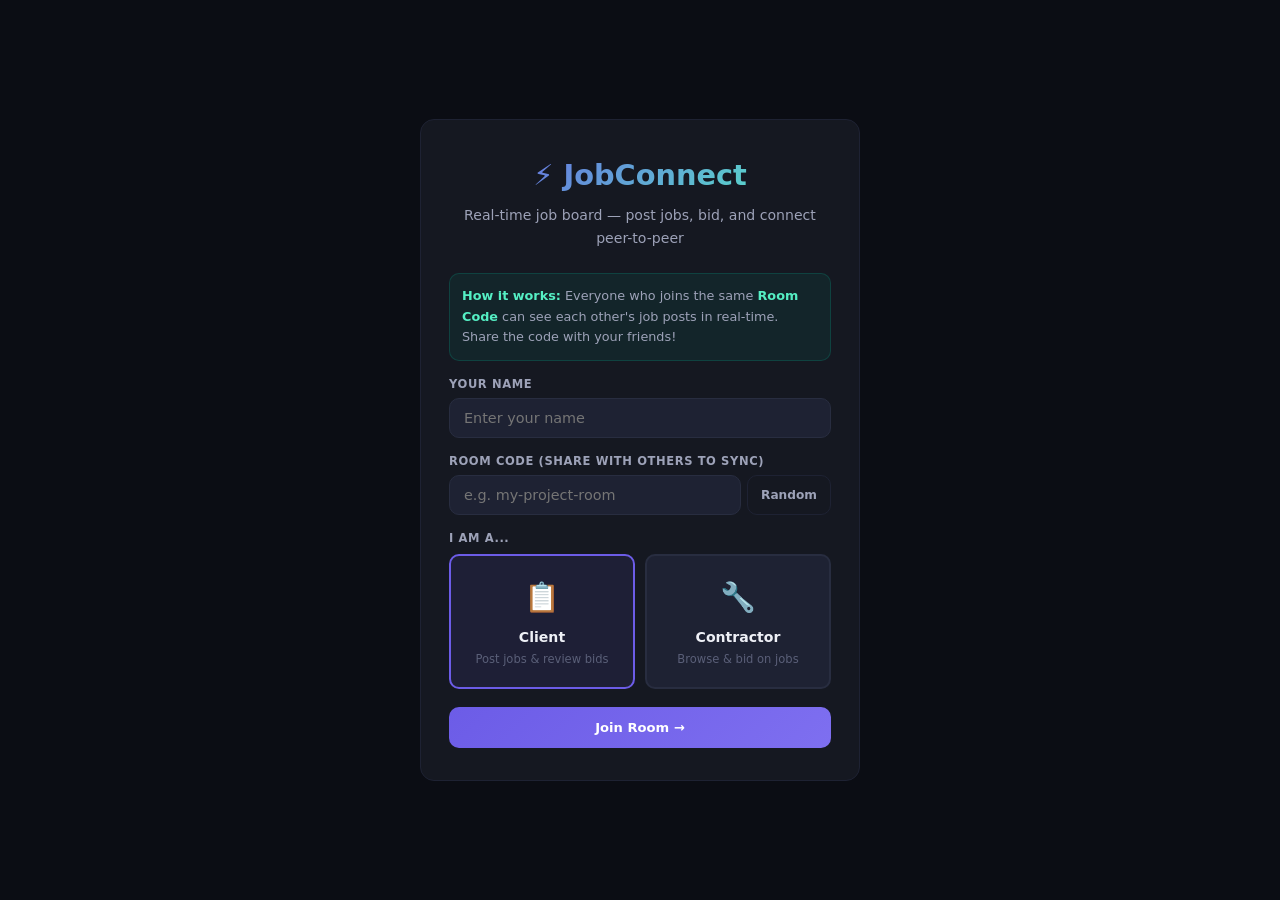
==== commit 57cbf127: "Rename JobConnect v1.html to index.html" ====
--- a/index.html
+++ b/index.html
@@ -12,2040 +12,1681 @@
 <head>
 <meta charset="UTF-8">
 <meta name="viewport" content="width=device-width, initial-scale=1.0">
-<title>JobConnect — Post & Bid</title>
+<title>JobConnect — Real-Time Job Board</title>
 <style>
-  :root {
-    --bg: #0f1117;
-    --surface: #1a1d27;
-    --surface2: #242836;
-    --accent: #6c5ce7;
-    --accent2: #a29bfe;
-    --green: #00b894;
-    --green2: #55efc4;
-    --red: #d63031;
-    --red2: #ff7675;
-    --orange: #e17055;
-    --yellow: #fdcb6e;
-    --text: #f0f0f0;
-    --text2: #b0b3c0;
-    --text3: #6c6f80;
-    --radius: 12px;
-    --radius-sm: 8px;
-    --shadow: 0 4px 24px rgba(0,0,0,0.4);
-  }
-
-  * { margin: 0; padding: 0; box-sizing: border-box; }
-
-  body {
-    font-family: -apple-system, BlinkMacSystemFont, 'Segoe UI', Roboto, Oxygen, sans-serif;
-    background: var(--bg);
-    color: var(--text);
-    min-height: 100vh;
-    line-height: 1.6;
-  }
-
-  /* Scrollbar */
-  ::-webkit-scrollbar { width: 6px; }
-  ::-webkit-scrollbar-track { background: var(--bg); }
-  ::-webkit-scrollbar-thumb { background: var(--surface2); border-radius: 3px; }
-
-  /* Header */
-  .header {
-    background: var(--surface);
-    border-bottom: 1px solid var(--surface2);
-    padding: 12px 20px;
-    position: sticky;
-    top: 0;
-    z-index: 100;
-    display: flex;
-    align-items: center;
-    justify-content: space-between;
-    gap: 12px;
-    backdrop-filter: blur(20px);
-  }
-
-  .logo {
-    font-size: 1.4rem;
-    font-weight: 800;
-    background: linear-gradient(135deg, var(--accent), var(--accent2));
-    -webkit-background-clip: text;
-    -webkit-text-fill-color: transparent;
-    letter-spacing: -0.5px;
-    white-space: nowrap;
-  }
-
-  .header-actions {
-    display: flex;
-    gap: 8px;
-    align-items: center;
-  }
-
-  .role-indicator {
-    font-size: 0.7rem;
-    padding: 4px 10px;
-    border-radius: 20px;
-    font-weight: 600;
-    text-transform: uppercase;
-    letter-spacing: 0.5px;
-  }
-
-  .role-indicator.client {
-    background: rgba(108, 92, 231, 0.2);
-    color: var(--accent2);
-    border: 1px solid rgba(108, 92, 231, 0.3);
-  }
-
-  .role-indicator.contractor {
-    background: rgba(0, 184, 148, 0.2);
-    color: var(--green2);
-    border: 1px solid rgba(0, 184, 148, 0.3);
-  }
-
-  /* Buttons */
-  .btn {
-    padding: 10px 20px;
-    border: none;
-    border-radius: var(--radius-sm);
-    font-size: 0.85rem;
-    font-weight: 600;
-    cursor: pointer;
-    transition: all 0.2s ease;
-    display: inline-flex;
-    align-items: center;
-    gap: 6px;
-    white-space: nowrap;
-  }
-
-  .btn:active { transform: scale(0.97); }
-
-  .btn-primary {
-    background: linear-gradient(135deg, var(--accent), #7c6cf0);
-    color: white;
-  }
-  .btn-primary:hover { box-shadow: 0 4px 16px rgba(108,92,231,0.4); }
-
-  .btn-green {
-    background: linear-gradient(135deg, var(--green), #00d2a0);
-    color: white;
-  }
-  .btn-green:hover { box-shadow: 0 4px 16px rgba(0,184,148,0.4); }
-
-  .btn-red {
-    background: linear-gradient(135deg, var(--red), #e84343);
-    color: white;
-  }
-  .btn-red:hover { box-shadow: 0 4px 16px rgba(214,48,49,0.4); }
-
-  .btn-outline {
-    background: transparent;
-    color: var(--text2);
-    border: 1px solid var(--surface2);
-  }
-  .btn-outline:hover {
-    border-color: var(--accent);
-    color: var(--accent2);
-  }
-
-  .btn-sm {
-    padding: 6px 14px;
-    font-size: 0.78rem;
-  }
-
-  .btn-icon {
-    width: 36px;
-    height: 36px;
-    padding: 0;
-    display: flex;
-    align-items: center;
-    justify-content: center;
-    border-radius: 50%;
-    font-size: 1.1rem;
-  }
-
-  /* Role Selection Screen */
-  .role-select {
-    display: flex;
-    flex-direction: column;
-    align-items: center;
-    justify-content: center;
-    min-height: 100vh;
-    padding: 20px;
-    gap: 30px;
-  }
-
-  .role-select h1 {
-    font-size: 2rem;
-    font-weight: 800;
-    text-align: center;
-    background: linear-gradient(135deg, var(--accent), var(--accent2));
-    -webkit-background-clip: text;
-    -webkit-text-fill-color: transparent;
-  }
-
-  .role-select p {
-    color: var(--text2);
-    text-align: center;
-    max-width: 400px;
-    font-size: 0.95rem;
-  }
-
-  .role-cards {
-    display: grid;
-    grid-template-columns: 1fr 1fr;
-    gap: 16px;
-    max-width: 500px;
-    width: 100%;
-  }
-
-  .role-card {
-    background: var(--surface);
-    border: 2px solid var(--surface2);
-    border-radius: var(--radius);
-    padding: 30px 20px;
-    text-align: center;
-    cursor: pointer;
-    transition: all 0.3s ease;
-  }
-
-  .role-card:hover {
-    border-color: var(--accent);
-    transform: translateY(-2px);
-    box-shadow: var(--shadow);
-  }
-
-  .role-card .icon {
-    font-size: 2.5rem;
-    margin-bottom: 12px;
-  }
-
-  .role-card h3 {
-    font-size: 1.1rem;
-    margin-bottom: 6px;
-  }
-
-  .role-card p {
-    font-size: 0.8rem;
-    color: var(--text3);
-  }
-
-  /* Main Layout */
-  .main {
-    max-width: 800px;
-    margin: 0 auto;
-    padding: 16px;
-  }
-
-  /* Tabs */
-  .tabs {
-    display: flex;
-    gap: 4px;
-    margin-bottom: 16px;
-    background: var(--surface);
-    border-radius: var(--radius);
-    padding: 4px;
-  }
-
-  .tab {
-    flex: 1;
-    padding: 10px;
-    border: none;
-    background: transparent;
-    color: var(--text3);
-    font-size: 0.85rem;
-    font-weight: 600;
-    cursor: pointer;
-    border-radius: var(--radius-sm);
-    transition: all 0.2s ease;
-    text-align: center;
-  }
-
-  .tab.active {
-    background: var(--accent);
-    color: white;
-  }
-
-  .tab:hover:not(.active) {
-    color: var(--text);
-    background: var(--surface2);
-  }
-
-  /* Post Form */
-  .post-form {
-    background: var(--surface);
-    border-radius: var(--radius);
-    padding: 24px;
-    margin-bottom: 16px;
-    border: 1px solid var(--surface2);
-  }
-
-  .post-form h2 {
-    font-size: 1.2rem;
-    margin-bottom: 20px;
-    display: flex;
-    align-items: center;
-    gap: 8px;
-  }
-
-  .form-grid {
-    display: grid;
-    grid-template-columns: 1fr 1fr;
-    gap: 12px;
-  }
-
-  .form-group {
-    display: flex;
-    flex-direction: column;
-    gap: 5px;
-  }
-
-  .form-group.full {
-    grid-column: 1 / -1;
-  }
-
-  .form-group label {
-    font-size: 0.78rem;
-    font-weight: 600;
-    color: var(--text2);
-    text-transform: uppercase;
-    letter-spacing: 0.5px;
-  }
-
-  .form-group input,
-  .form-group select,
-  .form-group textarea {
-    background: var(--surface2);
-    border: 1px solid transparent;
-    border-radius: var(--radius-sm);
-    padding: 10px 14px;
-    color: var(--text);
-    font-size: 0.9rem;
-    font-family: inherit;
-    transition: border-color 0.2s ease;
-    width: 100%;
-  }
-
-  .form-group input:focus,
-  .form-group select:focus,
-  .form-group textarea:focus {
-    outline: none;
-    border-color: var(--accent);
-  }
-
-  .form-group textarea {
-    resize: vertical;
-    min-height: 80px;
-  }
-
-  .form-group select {
-    cursor: pointer;
-    appearance: none;
-    background-image: url("data:image/svg+xml,%3Csvg xmlns='http://www.w3.org/2000/svg' width='12' height='12' viewBox='0 0 24 24' fill='none' stroke='%236c6f80' stroke-width='2'%3E%3Cpolyline points='6 9 12 15 18 9'%3E%3C/polyline%3E%3C/svg%3E");
-    background-repeat: no-repeat;
-    background-position: right 12px center;
-    padding-right: 36px;
-  }
-
-  .form-actions {
-    display: flex;
-    justify-content: flex-end;
-    gap: 8px;
-    margin-top: 16px;
-  }
-
-  /* Job Card */
-  .job-card {
-    background: var(--surface);
-    border: 1px solid var(--surface2);
-    border-radius: var(--radius);
-    margin-bottom: 12px;
-    overflow: hidden;
-    transition: all 0.2s ease;
-  }
-
-  .job-card:hover {
-    border-color: rgba(108,92,231,0.3);
-  }
-
-  .job-card-header {
-    padding: 16px 20px;
-    display: flex;
-    justify-content: space-between;
-    align-items: flex-start;
-    gap: 12px;
-    cursor: pointer;
-  }
-
-  .job-card-header-left {
-    flex: 1;
-    min-width: 0;
-  }
-
-  .job-title {
-    font-size: 1.05rem;
-    font-weight: 700;
-    margin-bottom: 6px;
-    display: flex;
-    align-items: center;
-    gap: 8px;
-    flex-wrap: wrap;
-  }
-
-  .job-meta {
-    display: flex;
-    flex-wrap: wrap;
-    gap: 8px;
-    align-items: center;
-  }
-
-  .tag {
-    font-size: 0.7rem;
-    padding: 3px 10px;
-    border-radius: 20px;
-    font-weight: 600;
-    text-transform: uppercase;
-    letter-spacing: 0.3px;
-  }
-
-  .tag-industry {
-    background: rgba(108, 92, 231, 0.15);
-    color: var(--accent2);
-  }
-
-  .tag-field {
-    background: rgba(0, 184, 148, 0.15);
-    color: var(--green2);
-  }
-
-  .tag-profession {
-    background: rgba(253, 203, 110, 0.15);
-    color: var(--yellow);
-  }
-
-  .tag-budget {
-    background: rgba(85, 239, 196, 0.15);
-    color: var(--green2);
-    font-size: 0.8rem;
-    font-weight: 700;
-  }
-
-  .job-timer {
-    font-size: 0.72rem;
-    color: var(--text3);
-    display: flex;
-    align-items: center;
-    gap: 4px;
-  }
-
-  .job-timer.urgent {
-    color: var(--red2);
-  }
-
-  .job-card-body {
-    padding: 0 20px 16px;
-    display: none;
-  }
-
-  .job-card.expanded .job-card-body {
-    display: block;
-  }
-
-  .job-scope {
-    background: var(--surface2);
-    border-radius: var(--radius-sm);
-    padding: 14px;
-    margin-bottom: 14px;
-    font-size: 0.88rem;
-    color: var(--text2);
-    line-height: 1.7;
-    white-space: pre-wrap;
-  }
-
-  .job-scope-label {
-    font-size: 0.72rem;
-    font-weight: 700;
-    text-transform: uppercase;
-    letter-spacing: 0.5px;
-    color: var(--text3);
-    margin-bottom: 6px;
-  }
-
-  .job-details-grid {
-    display: grid;
-    grid-template-columns: 1fr 1fr;
-    gap: 10px;
-    margin-bottom: 14px;
-  }
-
-  .detail-item {
-    background: var(--surface2);
-    border-radius: var(--radius-sm);
-    padding: 10px 14px;
-  }
-
-  .detail-label {
-    font-size: 0.68rem;
-    font-weight: 600;
-    text-transform: uppercase;
-    letter-spacing: 0.5px;
-    color: var(--text3);
-    margin-bottom: 2px;
-  }
-
-  .detail-value {
-    font-size: 0.9rem;
-    font-weight: 600;
-    color: var(--text);
-  }
-
-  /* Bid Section */
-  .bid-section {
-    border-top: 1px solid var(--surface2);
-    padding-top: 14px;
-  }
-
-  .bid-section-title {
-    font-size: 0.82rem;
-    font-weight: 700;
-    margin-bottom: 10px;
-    display: flex;
-    align-items: center;
-    justify-content: space-between;
-  }
-
-  .bid-count {
-    font-size: 0.72rem;
-    color: var(--text3);
-    font-weight: 400;
-  }
-
-  .bid-form {
-    display: flex;
-    gap: 8px;
-    margin-bottom: 12px;
-    flex-wrap: wrap;
-  }
-
-  .bid-form input {
-    flex: 1;
-    min-width: 100px;
-    background: var(--surface2);
-    border: 1px solid transparent;
-    border-radius: var(--radius-sm);
-    padding: 8px 12px;
-    color: var(--text);
-    font-size: 0.85rem;
-    font-family: inherit;
-  }
-
-  .bid-form input:focus {
-    outline: none;
-    border-color: var(--accent);
-  }
-
-  .bid-list {
-    display: flex;
-    flex-direction: column;
-    gap: 6px;
-    max-height: 260px;
-    overflow-y: auto;
-  }
-
-  .bid-item {
-    background: var(--surface2);
-    border-radius: var(--radius-sm);
-    padding: 10px 14px;
-    display: flex;
-    align-items: center;
-    justify-content: space-between;
-    gap: 10px;
-    transition: all 0.2s ease;
-  }
-
-  .bid-item:hover {
-    background: rgba(36,40,54,0.8);
-  }
-
-  .bid-info {
-    flex: 1;
-    min-width: 0;
-  }
-
-  .bid-contractor {
-    font-size: 0.85rem;
-    font-weight: 600;
-  }
-
-  .bid-amount {
-    font-size: 0.95rem;
-    font-weight: 700;
-    color: var(--green2);
-  }
-
-  .bid-message {
-    font-size: 0.78rem;
-    color: var(--text3);
-    overflow: hidden;
-    text-overflow: ellipsis;
-    white-space: nowrap;
-  }
-
-  .bid-timeline {
-    font-size: 0.72rem;
-    color: var(--text3);
-  }
-
-  .bid-actions {
-    display: flex;
-    gap: 6px;
-    flex-shrink: 0;
-  }
-
-  /* Bid Poll / Stats */
-  .bid-poll {
-    background: var(--surface2);
-    border-radius: var(--radius-sm);
-    padding: 14px;
-    margin-bottom: 12px;
-  }
-
-  .bid-poll-title {
-    font-size: 0.75rem;
-    font-weight: 700;
-    text-transform: uppercase;
-    letter-spacing: 0.5px;
-    color: var(--text3);
-    margin-bottom: 10px;
-  }
-
-  .poll-bar-group {
-    margin-bottom: 8px;
-  }
-
-  .poll-bar-label {
-    display: flex;
-    justify-content: space-between;
-    font-size: 0.75rem;
-    margin-bottom: 3px;
-    color: var(--text2);
-  }
-
-  .poll-bar-track {
-    height: 6px;
-    background: var(--bg);
-    border-radius: 3px;
-    overflow: hidden;
-  }
-
-  .poll-bar-fill {
-    height: 100%;
-    border-radius: 3px;
-    transition: width 0.5s ease;
-  }
-
-  .poll-bar-fill.low { background: var(--green); }
-  .poll-bar-fill.mid { background: var(--yellow); }
-  .poll-bar-fill.high { background: var(--orange); }
-  .poll-bar-fill.over { background: var(--red); }
-
-  .poll-stats {
-    display: grid;
-    grid-template-columns: repeat(3, 1fr);
-    gap: 8px;
-    margin-top: 10px;
-  }
-
-  .poll-stat {
-    text-align: center;
-  }
-
-  .poll-stat-value {
-    font-size: 1rem;
-    font-weight: 700;
-    color: var(--accent2);
-  }
-
-  .poll-stat-label {
-    font-size: 0.65rem;
-    color: var(--text3);
-    text-transform: uppercase;
-  }
-
-  /* WebRTC Chat Modal */
-  .modal-overlay {
-    display: none;
-    position: fixed;
-    top: 0; left: 0; right: 0; bottom: 0;
-    background: rgba(0,0,0,0.7);
-    z-index: 200;
-    align-items: center;
-    justify-content: center;
-    padding: 16px;
-    backdrop-filter: blur(8px);
-  }
-
-  .modal-overlay.active {
-    display: flex;
-  }
-
-  .modal {
-    background: var(--surface);
-    border-radius: var(--radius);
-    width: 100%;
-    max-width: 550px;
-    max-height: 90vh;
-    display: flex;
-    flex-direction: column;
-    overflow: hidden;
-    border: 1px solid var(--surface2);
-    box-shadow: 0 20px 60px rgba(0,0,0,0.5);
-  }
-
-  .modal-header {
-    padding: 16px 20px;
-    border-bottom: 1px solid var(--surface2);
-    display: flex;
-    align-items: center;
-    justify-content: space-between;
-  }
-
-  .modal-header h3 {
-    font-size: 1rem;
-    display: flex;
-    align-items: center;
-    gap: 8px;
-  }
-
-  .connection-status {
-    width: 8px; height: 8px;
-    border-radius: 50%;
-    background: var(--text3);
-    display: inline-block;
-  }
-
-  .connection-status.connected { background: var(--green); box-shadow: 0 0 8px var(--green); }
-  .connection-status.connecting { background: var(--yellow); animation: pulse 1s infinite; }
-  .connection-status.disconnected { background: var(--red); }
-
-  @keyframes pulse {
-    0%, 100% { opacity: 1; }
-    50% { opacity: 0.4; }
-  }
-
-  .modal-body {
-    flex: 1;
-    overflow-y: auto;
-    padding: 16px 20px;
-    display: flex;
-    flex-direction: column;
-    gap: 8px;
-    min-height: 200px;
-  }
-
-  .chat-msg {
-    max-width: 80%;
-    padding: 8px 14px;
-    border-radius: 16px;
-    font-size: 0.88rem;
-    line-height: 1.5;
-    word-break: break-word;
-  }
-
-  .chat-msg.sent {
-    align-self: flex-end;
-    background: var(--accent);
-    color: white;
-    border-bottom-right-radius: 4px;
-  }
-
-  .chat-msg.received {
-    align-self: flex-start;
-    background: var(--surface2);
-    color: var(--text);
-    border-bottom-left-radius: 4px;
-  }
-
-  .chat-msg.system {
-    align-self: center;
-    background: transparent;
-    color: var(--text3);
-    font-size: 0.75rem;
-    font-style: italic;
-    padding: 4px;
-  }
-
-  .chat-msg .msg-time {
-    font-size: 0.62rem;
-    opacity: 0.6;
-    margin-top: 2px;
-    display: block;
-  }
-
-  .modal-footer {
-    padding: 12px 20px;
-    border-top: 1px solid var(--surface2);
-    display: flex;
-    gap: 8px;
-  }
-
-  .modal-footer input {
-    flex: 1;
-    background: var(--surface2);
-    border: 1px solid transparent;
-    border-radius: 24px;
-    padding: 10px 16px;
-    color: var(--text);
-    font-size: 0.88rem;
-    font-family: inherit;
-  }
-
-  .modal-footer input:focus {
-    outline: none;
-    border-color: var(--accent);
-  }
-
-  /* Signal Modal */
-  .signal-modal .modal-body {
-    gap: 12px;
-  }
-
-  .signal-section {
-    display: flex;
-    flex-direction: column;
-    gap: 6px;
-  }
-
-  .signal-section label {
-    font-size: 0.75rem;
-    font-weight: 600;
-    color: var(--text2);
-    text-transform: uppercase;
-    letter-spacing: 0.5px;
-  }
-
-  .signal-section textarea {
-    background: var(--surface2);
-    border: 1px solid transparent;
-    border-radius: var(--radius-sm);
-    padding: 10px 14px;
-    color: var(--text);
-    font-size: 0.78rem;
-    font-family: 'Courier New', monospace;
-    resize: vertical;
-    min-height: 80px;
-    width: 100%;
-  }
-
-  .signal-section textarea:focus {
-    outline: none;
-    border-color: var(--accent);
-  }
-
-  .signal-instructions {
-    background: rgba(108,92,231,0.1);
-    border: 1px solid rgba(108,92,231,0.2);
-    border-radius: var(--radius-sm);
-    padding: 12px;
-    font-size: 0.8rem;
-    color: var(--text2);
-    line-height: 1.6;
-  }
-
-  .signal-instructions strong {
-    color: var(--accent2);
-  }
-
-  .signal-instructions ol {
-    padding-left: 18px;
-    margin-top: 6px;
-  }
-
-  /* Username Modal */
-  .username-form {
-    display: flex;
-    flex-direction: column;
-    gap: 16px;
-    padding: 30px;
-    align-items: center;
-  }
-
-  /* Empty State */
-  .empty-state {
-    text-align: center;
-    padding: 60px 20px;
-    color: var(--text3);
-  }
-
-  .empty-state .icon {
-    font-size: 3rem;
-    margin-bottom: 12px;
-    opacity: 0.5;
-  }
-
-  .empty-state h3 {
-    font-size: 1.1rem;
-    color: var(--text2);
-    margin-bottom: 6px;
-  }
-
-  .empty-state p {
-    font-size: 0.85rem;
-  }
-
-  /* Toast */
-  .toast-container {
-    position: fixed;
-    top: 70px;
-    right: 16px;
-    z-index: 300;
-    display: flex;
-    flex-direction: column;
-    gap: 8px;
-  }
-
-  .toast {
-    background: var(--surface);
-    border: 1px solid var(--surface2);
-    border-radius: var(--radius-sm);
-    padding: 12px 16px;
-    font-size: 0.84rem;
-    color: var(--text);
-    box-shadow: var(--shadow);
-    display: flex;
-    align-items: center;
-    gap: 8px;
-    animation: slideIn 0.3s ease;
-    max-width: 340px;
-  }
-
-  .toast.success { border-left: 3px solid var(--green); }
-  .toast.error { border-left: 3px solid var(--red); }
-  .toast.info { border-left: 3px solid var(--accent); }
-
-  @keyframes slideIn {
-    from { transform: translateX(100%); opacity: 0; }
-    to { transform: translateX(0); opacity: 1; }
-  }
-
-  /* Responsive */
-  @media (max-width: 600px) {
-    .form-grid { grid-template-columns: 1fr; }
-    .job-details-grid { grid-template-columns: 1fr; }
-    .role-cards { grid-template-columns: 1fr; max-width: 300px; }
-    .poll-stats { grid-template-columns: repeat(3, 1fr); }
-    .bid-form { flex-direction: column; }
-    .bid-item { flex-direction: column; align-items: flex-start; }
-    .bid-actions { align-self: flex-end; }
-    .header { flex-wrap: wrap; }
-  }
-
-  /* Expand arrow */
-  .expand-arrow {
-    transition: transform 0.2s ease;
-    color: var(--text3);
-    font-size: 0.8rem;
-    flex-shrink: 0;
-  }
-
-  .job-card.expanded .expand-arrow {
-    transform: rotate(180deg);
-  }
-
-  .delete-timer {
-    display: flex;
-    align-items: center;
-    gap: 8px;
-    flex-shrink: 0;
-  }
-
-  /* Contractor name badge in bid */
-  .contractor-badge {
-    width: 28px;
-    height: 28px;
-    border-radius: 50%;
-    display: flex;
-    align-items: center;
-    justify-content: center;
-    font-size: 0.72rem;
-    font-weight: 700;
-    color: white;
-    flex-shrink: 0;
-  }
-
-  .bid-item-main {
-    display: flex;
-    align-items: center;
-    gap: 10px;
-    flex: 1;
-    min-width: 0;
-  }
-
-  .hidden { display: none !important; }
-
-  /* Animation for new cards */
-  @keyframes fadeUp {
-    from { transform: translateY(12px); opacity: 0; }
-    to { transform: translateY(0); opacity: 1; }
-  }
-
-  .job-card { animation: fadeUp 0.3s ease; }
+:root {
+  --bg: #0b0d14;
+  --surface: #151821;
+  --surface2: #1e2233;
+  --surface3: #282d40;
+  --accent: #6c5ce7;
+  --accent2: #a29bfe;
+  --green: #00b894;
+  --green2: #55efc4;
+  --red: #d63031;
+  --red2: #ff7675;
+  --orange: #e17055;
+  --yellow: #fdcb6e;
+  --text: #eef0f6;
+  --text2: #9da2b8;
+  --text3: #5a5f78;
+  --radius: 14px;
+  --radius-sm: 10px;
+}
+
+* { margin:0; padding:0; box-sizing:border-box; }
+
+body {
+  font-family: -apple-system, BlinkMacSystemFont, 'Segoe UI', system-ui, sans-serif;
+  background: var(--bg);
+  color: var(--text);
+  min-height: 100vh;
+  line-height: 1.6;
+  overflow-x: hidden;
+}
+
+::-webkit-scrollbar { width:5px; }
+::-webkit-scrollbar-track { background:var(--bg); }
+::-webkit-scrollbar-thumb { background:var(--surface3); border-radius:5px; }
+
+/* ─── Header ─── */
+.header {
+  background: rgba(21,24,33,0.92);
+  backdrop-filter: blur(16px);
+  -webkit-backdrop-filter: blur(16px);
+  border-bottom: 1px solid var(--surface2);
+  padding: 10px 16px;
+  position: sticky;
+  top: 0;
+  z-index: 100;
+  display: flex;
+  align-items: center;
+  justify-content: space-between;
+  gap: 10px;
+}
+
+.logo {
+  font-size: 1.25rem;
+  font-weight: 800;
+  background: linear-gradient(135deg, var(--accent), var(--green2));
+  -webkit-background-clip: text;
+  -webkit-text-fill-color: transparent;
+  white-space: nowrap;
+}
+
+.header-right {
+  display: flex;
+  gap: 6px;
+  align-items: center;
+  flex-wrap: wrap;
+  justify-content: flex-end;
+}
+
+.room-badge {
+  font-size: 0.68rem;
+  padding: 3px 10px;
+  border-radius: 20px;
+  background: rgba(108,92,231,0.15);
+  color: var(--accent2);
+  border: 1px solid rgba(108,92,231,0.25);
+  font-weight: 600;
+  font-family: 'Courier New', monospace;
+  letter-spacing: 0.5px;
+}
+
+.online-dot {
+  width: 7px; height: 7px;
+  border-radius: 50%;
+  display: inline-block;
+  margin-right: 3px;
+  vertical-align: middle;
+}
+.online-dot.on { background: var(--green); box-shadow: 0 0 6px var(--green); }
+.online-dot.off { background: var(--red); }
+
+.peer-count {
+  font-size: 0.72rem;
+  color: var(--text2);
+}
+
+.role-pill {
+  font-size: 0.65rem;
+  padding: 3px 10px;
+  border-radius: 20px;
+  font-weight: 700;
+  text-transform: uppercase;
+  letter-spacing: 0.6px;
+}
+.role-pill.client { background:rgba(108,92,231,0.18); color:var(--accent2); border:1px solid rgba(108,92,231,0.3); }
+.role-pill.contractor { background:rgba(0,184,148,0.18); color:var(--green2); border:1px solid rgba(0,184,148,0.3); }
+
+/* ─── Buttons ─── */
+.btn {
+  padding: 9px 18px;
+  border: none;
+  border-radius: var(--radius-sm);
+  font-size: 0.82rem;
+  font-weight: 600;
+  cursor: pointer;
+  transition: all 0.15s ease;
+  display: inline-flex;
+  align-items: center;
+  gap: 5px;
+  white-space: nowrap;
+  font-family: inherit;
+}
+.btn:active { transform: scale(0.96); }
+
+.btn-primary { background: linear-gradient(135deg, var(--accent), #7e6ff0); color:#fff; }
+.btn-primary:hover { box-shadow: 0 4px 20px rgba(108,92,231,0.35); }
+.btn-green { background: linear-gradient(135deg, var(--green), #00d2a0); color:#fff; }
+.btn-green:hover { box-shadow: 0 4px 20px rgba(0,184,148,0.35); }
+.btn-red { background: linear-gradient(135deg, var(--red), #e84343); color:#fff; }
+.btn-red:hover { box-shadow: 0 4px 20px rgba(214,48,49,0.35); }
+.btn-outline { background:transparent; color:var(--text2); border:1px solid var(--surface2); }
+.btn-outline:hover { border-color:var(--accent); color:var(--accent2); }
+.btn-sm { padding:6px 13px; font-size:0.76rem; }
+.btn-xs { padding:4px 10px; font-size:0.7rem; }
+.btn-icon { width:32px; height:32px; padding:0; display:flex; align-items:center; justify-content:center; border-radius:50%; font-size:1rem; }
+
+/* ─── Screens ─── */
+.screen { display:none; }
+.screen.active { display:block; }
+
+/* ─── Setup Screen ─── */
+.setup-screen {
+  display: none;
+  flex-direction: column;
+  align-items: center;
+  justify-content: center;
+  min-height: 100vh;
+  padding: 24px;
+  gap: 24px;
+}
+.setup-screen.active { display: flex; }
+
+.setup-card {
+  background: var(--surface);
+  border: 1px solid var(--surface2);
+  border-radius: var(--radius);
+  padding: 32px 28px;
+  width: 100%;
+  max-width: 440px;
+}
+
+.setup-card h1 {
+  font-size: 1.8rem;
+  font-weight: 800;
+  text-align: center;
+  background: linear-gradient(135deg, var(--accent), var(--green2));
+  -webkit-background-clip: text;
+  -webkit-text-fill-color: transparent;
+  margin-bottom: 6px;
+}
+
+.setup-card .subtitle {
+  text-align: center;
+  color: var(--text2);
+  font-size: 0.88rem;
+  margin-bottom: 24px;
+}
+
+.setup-field {
+  margin-bottom: 14px;
+}
+
+.setup-field label {
+  display: block;
+  font-size: 0.72rem;
+  font-weight: 700;
+  color: var(--text2);
+  text-transform: uppercase;
+  letter-spacing: 0.6px;
+  margin-bottom: 5px;
+}
+
+.setup-field input,
+.setup-field select {
+  width: 100%;
+  background: var(--surface2);
+  border: 1px solid var(--surface3);
+  border-radius: var(--radius-sm);
+  padding: 11px 14px;
+  color: var(--text);
+  font-size: 0.9rem;
+  font-family: inherit;
+  transition: border-color 0.2s;
+}
+
+.setup-field input:focus,
+.setup-field select:focus {
+  outline: none;
+  border-color: var(--accent);
+}
+
+.role-toggle {
+  display: grid;
+  grid-template-columns: 1fr 1fr;
+  gap: 10px;
+  margin-bottom: 18px;
+}
+
+.role-option {
+  background: var(--surface2);
+  border: 2px solid var(--surface3);
+  border-radius: var(--radius-sm);
+  padding: 18px 14px;
+  text-align: center;
+  cursor: pointer;
+  transition: all 0.2s;
+}
+.role-option:hover { border-color: var(--accent); }
+.role-option.selected { border-color: var(--accent); background: rgba(108,92,231,0.1); }
+.role-option .r-icon { font-size: 1.8rem; margin-bottom: 6px; }
+.role-option .r-title { font-size: 0.88rem; font-weight: 700; }
+.role-option .r-desc { font-size: 0.72rem; color: var(--text3); margin-top: 2px; }
+
+.room-info {
+  background: rgba(0,184,148,0.08);
+  border: 1px solid rgba(0,184,148,0.2);
+  border-radius: var(--radius-sm);
+  padding: 12px;
+  margin-bottom: 14px;
+  font-size: 0.8rem;
+  color: var(--text2);
+  line-height: 1.6;
+}
+
+.room-info strong { color: var(--green2); }
+
+/* ─── Main Layout ─── */
+.main { max-width: 780px; margin: 0 auto; padding: 14px; }
+
+.section-bar {
+  display: flex;
+  justify-content: space-between;
+  align-items: center;
+  margin-bottom: 12px;
+  gap: 10px;
+  flex-wrap: wrap;
+}
+
+.section-bar h2 { font-size: 1rem; font-weight: 700; }
+
+/* ─── Tabs ─── */
+.tabs {
+  display: flex;
+  gap: 3px;
+  background: var(--surface);
+  border-radius: var(--radius);
+  padding: 3px;
+  margin-bottom: 14px;
+}
+
+.tab {
+  flex: 1;
+  padding: 9px;
+  border: none;
+  background: transparent;
+  color: var(--text3);
+  font-size: 0.8rem;
+  font-weight: 600;
+  cursor: pointer;
+  border-radius: var(--radius-sm);
+  transition: all 0.15s;
+  text-align: center;
+  font-family: inherit;
+}
+.tab.active { background: var(--accent); color: #fff; }
+.tab:hover:not(.active) { color: var(--text); background: var(--surface2); }
+
+/* ─── Post Form ─── */
+.post-form {
+  background: var(--surface);
+  border-radius: var(--radius);
+  padding: 22px;
+  margin-bottom: 14px;
+  border: 1px solid var(--surface2);
+}
+
+.post-form h3 {
+  font-size: 1.05rem;
+  margin-bottom: 16px;
+  display: flex;
+  align-items: center;
+  gap: 7px;
+}
+
+.fg {
+  display: grid;
+  grid-template-columns: 1fr 1fr;
+  gap: 10px;
+}
+
+.fi { display: flex; flex-direction: column; gap: 4px; }
+.fi.full { grid-column: 1 / -1; }
+
+.fi label {
+  font-size: 0.7rem;
+  font-weight: 700;
+  color: var(--text2);
+  text-transform: uppercase;
+  letter-spacing: 0.5px;
+}
+
+.fi input, .fi select, .fi textarea {
+  background: var(--surface2);
+  border: 1px solid transparent;
+  border-radius: var(--radius-sm);
+  padding: 9px 12px;
+  color: var(--text);
+  font-size: 0.86rem;
+  font-family: inherit;
+  transition: border-color 0.2s;
+  width: 100%;
+}
+.fi input:focus, .fi select:focus, .fi textarea:focus { outline:none; border-color:var(--accent); }
+.fi textarea { resize:vertical; min-height:80px; }
+.fi select {
+  cursor: pointer;
+  appearance: none;
+  background-image: url("data:image/svg+xml,%3Csvg xmlns='http://www.w3.org/2000/svg' width='11' height='11' viewBox='0 0 24 24' fill='none' stroke='%235a5f78' stroke-width='2'%3E%3Cpolyline points='6 9 12 15 18 9'/%3E%3C/svg%3E");
+  background-repeat: no-repeat;
+  background-position: right 10px center;
+  padding-right: 30px;
+}
+
+.form-actions { display:flex; justify-content:flex-end; gap:8px; margin-top:14px; }
+
+/* ─── Job Card ─── */
+.job-card {
+  background: var(--surface);
+  border: 1px solid var(--surface2);
+  border-radius: var(--radius);
+  margin-bottom: 10px;
+  overflow: hidden;
+  transition: border-color 0.2s;
+  animation: fadeUp 0.25s ease;
+}
+.job-card:hover { border-color: rgba(108,92,231,0.25); }
+
+@keyframes fadeUp {
+  from { transform: translateY(10px); opacity:0; }
+  to { transform: translateY(0); opacity:1; }
+}
+
+.jc-head {
+  padding: 14px 16px;
+  display: flex;
+  justify-content: space-between;
+  align-items: flex-start;
+  gap: 10px;
+  cursor: pointer;
+}
+
+.jc-head-left { flex:1; min-width:0; }
+
+.jc-title {
+  font-size: 0.98rem;
+  font-weight: 700;
+  margin-bottom: 5px;
+  display: flex;
+  align-items: center;
+  gap: 7px;
+  flex-wrap: wrap;
+}
+
+.jc-meta { display:flex; flex-wrap:wrap; gap:5px; align-items:center; }
+
+.tag {
+  font-size: 0.64rem;
+  padding: 2px 8px;
+  border-radius: 20px;
+  font-weight: 700;
+  text-transform: uppercase;
+  letter-spacing: 0.3px;
+}
+.tag-i { background: rgba(108,92,231,0.13); color: var(--accent2); }
+.tag-f { background: rgba(0,184,148,0.13); color: var(--green2); }
+.tag-p { background: rgba(253,203,110,0.13); color: var(--yellow); }
+.tag-b { background: rgba(85,239,196,0.13); color: var(--green2); font-size:0.76rem; font-weight:700; }
+
+.jc-timer { font-size:0.68rem; color:var(--text3); }
+.jc-timer.urgent { color:var(--red2); }
+
+.jc-head-right { display:flex; align-items:center; gap:6px; flex-shrink:0; }
+
+.expand-arr { color:var(--text3); font-size:0.7rem; transition:transform 0.2s; }
+.job-card.open .expand-arr { transform:rotate(180deg); }
+
+.jc-body { padding:0 16px 14px; display:none; }
+.job-card.open .jc-body { display:block; }
+
+.detail-grid { display:grid; grid-template-columns:1fr 1fr; gap:8px; margin-bottom:12px; }
+.d-item { background:var(--surface2); border-radius:var(--radius-sm); padding:9px 12px; }
+.d-label { font-size:0.63rem; font-weight:700; text-transform:uppercase; letter-spacing:0.5px; color:var(--text3); margin-bottom:1px; }
+.d-value { font-size:0.86rem; font-weight:600; }
+
+.scope-label { font-size:0.68rem; font-weight:700; text-transform:uppercase; letter-spacing:0.5px; color:var(--text3); margin-bottom:5px; }
+.scope-box {
+  background: var(--surface2);
+  border-radius: var(--radius-sm);
+  padding: 12px;
+  font-size: 0.84rem;
+  color: var(--text2);
+  line-height: 1.7;
+  white-space: pre-wrap;
+  margin-bottom: 12px;
+  word-break: break-word;
+}
+
+/* ─── Accepted ─── */
+.accepted-banner {
+  background: rgba(0,184,148,0.08);
+  border: 1px solid rgba(0,184,148,0.25);
+  border-radius: var(--radius-sm);
+  padding: 11px;
+  margin-bottom: 12px;
+}
+.accepted-banner .ab-title { font-size:0.8rem; font-weight:700; color:var(--green2); margin-bottom:5px; }
+
+/* ─── Bid Poll ─── */
+.bid-poll {
+  background: var(--surface2);
+  border-radius: var(--radius-sm);
+  padding: 12px;
+  margin-bottom: 12px;
+}
+.bp-title { font-size:0.68rem; font-weight:700; text-transform:uppercase; letter-spacing:0.5px; color:var(--text3); margin-bottom:8px; }
+.bp-row { margin-bottom:6px; }
+.bp-row-label { display:flex; justify-content:space-between; font-size:0.7rem; color:var(--text2); margin-bottom:2px; }
+.bp-track { height:5px; background:var(--bg); border-radius:3px; overflow:hidden; }
+.bp-fill { height:100%; border-radius:3px; transition:width 0.4s ease; }
+.bp-fill.c1 { background:var(--green); }
+.bp-fill.c2 { background:var(--yellow); }
+.bp-fill.c3 { background:var(--orange); }
+.bp-fill.c4 { background:var(--red); }
+
+.bp-stats { display:grid; grid-template-columns:repeat(3,1fr); gap:6px; margin-top:8px; }
+.bp-stat { text-align:center; }
+.bp-stat-v { font-size:0.92rem; font-weight:700; color:var(--accent2); }
+.bp-stat-l { font-size:0.6rem; color:var(--text3); text-transform:uppercase; }
+
+/* ─── Bid Section ─── */
+.bid-sec { border-top:1px solid var(--surface2); padding-top:12px; }
+.bid-sec-title { font-size:0.78rem; font-weight:700; margin-bottom:8px; display:flex; justify-content:space-between; }
+.bid-sec-count { font-size:0.68rem; color:var(--text3); font-weight:400; }
+
+.bid-form { display:flex; gap:6px; margin-bottom:10px; flex-wrap:wrap; }
+.bid-form input {
+  flex:1; min-width:80px;
+  background:var(--surface2); border:1px solid transparent;
+  border-radius:var(--radius-sm); padding:7px 10px;
+  color:var(--text); font-size:0.82rem; font-family:inherit;
+}
+.bid-form input:focus { outline:none; border-color:var(--accent); }
+
+.bid-list { display:flex; flex-direction:column; gap:5px; max-height:240px; overflow-y:auto; }
+
+.bid-item {
+  background:var(--surface2); border-radius:var(--radius-sm);
+  padding:9px 12px; display:flex; align-items:center; gap:9px;
+  transition:background 0.15s;
+}
+.bid-item:hover { background:var(--surface3); }
+
+.bid-avatar {
+  width:26px; height:26px; border-radius:50%;
+  display:flex; align-items:center; justify-content:center;
+  font-size:0.68rem; font-weight:700; color:#fff; flex-shrink:0;
+}
+
+.bid-info { flex:1; min-width:0; }
+.bid-name { font-size:0.82rem; font-weight:600; }
+.bid-msg { font-size:0.72rem; color:var(--text3); overflow:hidden; text-overflow:ellipsis; white-space:nowrap; }
+.bid-tl { font-size:0.68rem; color:var(--text3); }
+
+.bid-amt { font-size:0.9rem; font-weight:700; color:var(--green2); white-space:nowrap; }
+
+.bid-acts { display:flex; gap:5px; flex-shrink:0; }
+
+/* ─── Chat Modal ─── */
+.modal-bg {
+  display:none; position:fixed; inset:0;
+  background:rgba(0,0,0,0.65); z-index:200;
+  align-items:center; justify-content:center;
+  padding:14px; backdrop-filter:blur(6px);
+}
+.modal-bg.active { display:flex; }
+
+.modal {
+  background:var(--surface); border-radius:var(--radius);
+  width:100%; max-width:520px; max-height:88vh;
+  display:flex; flex-direction:column;
+  border:1px solid var(--surface2);
+  box-shadow:0 20px 50px rgba(0,0,0,0.5);
+  overflow:hidden;
+}
+
+.modal-head {
+  padding:13px 18px; border-bottom:1px solid var(--surface2);
+  display:flex; align-items:center; justify-content:space-between;
+}
+.modal-head h3 { font-size:0.95rem; display:flex; align-items:center; gap:7px; }
+
+.conn-dot { width:7px; height:7px; border-radius:50%; display:inline-block; }
+.conn-dot.ok { background:var(--green); box-shadow:0 0 7px var(--green); }
+.conn-dot.wait { background:var(--yellow); animation:pulse 1s infinite; }
+.conn-dot.no { background:var(--red); }
+@keyframes pulse { 0%,100%{opacity:1}50%{opacity:0.3} }
+
+.modal-msgs {
+  flex:1; overflow-y:auto; padding:14px 18px;
+  display:flex; flex-direction:column; gap:6px; min-height:180px;
+}
+
+.chat-m { max-width:78%; padding:7px 12px; border-radius:14px; font-size:0.84rem; line-height:1.5; word-break:break-word; }
+.chat-m.sent { align-self:flex-end; background:var(--accent); color:#fff; border-bottom-right-radius:4px; }
+.chat-m.recv { align-self:flex-start; background:var(--surface2); border-bottom-left-radius:4px; }
+.chat-m.sys { align-self:center; background:none; color:var(--text3); font-size:0.72rem; font-style:italic; padding:3px; }
+.chat-m .cm-sender { font-size:0.66rem; font-weight:700; opacity:0.7; display:block; margin-bottom:1px; }
+.chat-m .cm-time { font-size:0.58rem; opacity:0.5; margin-top:1px; display:block; }
+
+.modal-foot {
+  padding:10px 18px; border-top:1px solid var(--surface2);
+  display:flex; gap:7px;
+}
+.modal-foot input {
+  flex:1; background:var(--surface2); border:1px solid transparent;
+  border-radius:22px; padding:9px 14px; color:var(--text);
+  font-size:0.85rem; font-family:inherit;
+}
+.modal-foot input:focus { outline:none; border-color:var(--accent); }
+
+/* ─── Signal Modal ─── */
+.sig-body { gap:10px !important; }
+.sig-info {
+  background:rgba(108,92,231,0.08); border:1px solid rgba(108,92,231,0.2);
+  border-radius:var(--radius-sm); padding:11px; font-size:0.78rem;
+  color:var(--text2); line-height:1.6;
+}
+.sig-info strong { color:var(--accent2); }
+.sig-info ol { padding-left:16px; margin-top:5px; }
+
+.sig-sec { display:flex; flex-direction:column; gap:4px; }
+.sig-sec label { font-size:0.7rem; font-weight:700; color:var(--text2); text-transform:uppercase; letter-spacing:0.5px; }
+.sig-sec textarea {
+  background:var(--surface2); border:1px solid transparent; border-radius:var(--radius-sm);
+  padding:9px 12px; color:var(--text); font-size:0.72rem;
+  font-family:'Courier New',monospace; resize:vertical; min-height:68px; width:100%;
+}
+.sig-sec textarea:focus { outline:none; border-color:var(--accent); }
+
+/* ─── Empty ─── */
+.empty { text-align:center; padding:50px 20px; color:var(--text3); }
+.empty .e-icon { font-size:2.6rem; margin-bottom:10px; opacity:0.4; }
+.empty h3 { font-size:1rem; color:var(--text2); margin-bottom:4px; }
+.empty p { font-size:0.82rem; }
+
+/* ─── Toasts ─── */
+.toast-wrap { position:fixed; top:60px; right:14px; z-index:300; display:flex; flex-direction:column; gap:6px; }
+.toast {
+  background:var(--surface); border:1px solid var(--surface2);
+  border-radius:var(--radius-sm); padding:10px 14px; font-size:0.8rem;
+  box-shadow:0 4px 20px rgba(0,0,0,0.4);
+  display:flex; align-items:center; gap:6px;
+  animation:slideIn 0.25s ease; max-width:320px;
+}
+.toast.ok { border-left:3px solid var(--green); }
+.toast.err { border-left:3px solid var(--red); }
+.toast.inf { border-left:3px solid var(--accent); }
+@keyframes slideIn { from{transform:translateX(110%);opacity:0}to{transform:translateX(0);opacity:1} }
+
+/* ─── Responsive ─── */
+@media(max-width:600px) {
+  .fg { grid-template-columns:1fr; }
+  .detail-grid { grid-template-columns:1fr; }
+  .role-toggle { grid-template-columns:1fr; }
+  .bid-form { flex-direction:column; }
+  .bid-item { flex-wrap:wrap; }
+  .bid-acts { width:100%; justify-content:flex-end; }
+  .header { padding:8px 10px; }
+  .main { padding:10px; }
+}
+
+.hidden { display:none !important; }
 </style>
 </head>
 <body>
 
-<!-- Toast Container -->
-<div class="toast-container" id="toastContainer"></div>
-
-<!-- Role Selection -->
-<div id="roleScreen" class="role-select">
-  <h1>⚡ JobConnect</h1>
-  <p>A real-time job board connecting clients with skilled contractors. Post jobs, submit bids, and communicate directly.</p>
-  <div class="role-cards">
-    <div class="role-card" onclick="selectRole('client')">
-      <div class="icon">📋</div>
-      <h3>Client</h3>
-      <p>Post jobs and review bids from contractors</p>
+<div class="toast-wrap" id="toasts"></div>
+
+<!-- ═══════════════ SETUP SCREEN ═══════════════ -->
+<div class="setup-screen active" id="setupScreen">
+  <div class="setup-card">
+    <h1>⚡ JobConnect</h1>
+    <p class="subtitle">Real-time job board — post jobs, bid, and connect peer-to-peer</p>
+
+    <div class="room-info">
+      <strong>How it works:</strong> Everyone who joins the same <strong>Room Code</strong> can see each other's job posts in real-time. Share the code with your friends!
     </div>
-    <div class="role-card" onclick="selectRole('contractor')">
-      <div class="icon">🔧</div>
-      <h3>Contractor</h3>
-      <p>Browse jobs and submit competitive bids</p>
+
+    <div class="setup-field">
+      <label>Your Name</label>
+      <input type="text" id="setupName" placeholder="Enter your name" maxlength="30">
+    </div>
+
+    <div class="setup-field">
+      <label>Room Code (share with others to sync)</label>
+      <div style="display:flex;gap:6px">
+        <input type="text" id="setupRoom" placeholder="e.g. my-project-room" maxlength="30" style="text-transform:lowercase">
+        <button class="btn btn-outline btn-sm" onclick="document.getElementById('setupRoom').value=randomRoom()" style="flex-shrink:0">Random</button>
+      </div>
+    </div>
+
+    <label style="font-size:0.72rem;font-weight:700;color:var(--text2);text-transform:uppercase;letter-spacing:0.6px;display:block;margin-bottom:6px">I am a...</label>
+    <div class="role-toggle">
+      <div class="role-option selected" id="roleClient" onclick="pickRole('client')">
+        <div class="r-icon">📋</div>
+        <div class="r-title">Client</div>
+        <div class="r-desc">Post jobs & review bids</div>
+      </div>
+      <div class="role-option" id="roleContractor" onclick="pickRole('contractor')">
+        <div class="r-icon">🔧</div>
+        <div class="r-title">Contractor</div>
+        <div class="r-desc">Browse & bid on jobs</div>
+      </div>
+    </div>
+
+    <button class="btn btn-primary" style="width:100%;justify-content:center;padding:13px" onclick="joinRoom()">Join Room →</button>
+  </div>
+</div>
+
+<!-- ═══════════════ APP SCREEN ═══════════════ -->
+<div id="appScreen" class="hidden">
+  <div class="header">
+    <div class="logo">⚡ JobConnect</div>
+    <div class="header-right">
+      <span class="room-badge" id="roomLabel"></span>
+      <span class="peer-count"><span class="online-dot on" id="connDot"></span><span id="peerNum">1</span> online</span>
+      <span class="role-pill" id="rolePill"></span>
+      <button class="btn btn-outline btn-xs" onclick="leaveRoom()">Leave</button>
     </div>
   </div>
-</div>
-
-<!-- Main App -->
-<div id="appScreen" class="hidden">
-  <!-- Header -->
-  <div class="header">
-    <div class="logo">⚡ JobConnect</div>
-    <div class="header-actions">
-      <span id="usernameDisplay" style="font-size:0.8rem;color:var(--text2)"></span>
-      <span id="roleDisplay" class="role-indicator"></span>
-      <button class="btn btn-outline btn-sm" onclick="switchRole()">Switch Role</button>
-    </div>
-  </div>
 
   <div class="main">
-    <!-- Client: Post Form -->
-    <div id="postFormSection" class="hidden">
-      <div style="display:flex;justify-content:space-between;align-items:center;margin-bottom:12px">
-        <h2 style="font-size:1.1rem;font-weight:700">📋 My Jobs</h2>
-        <button class="btn btn-primary btn-sm" onclick="togglePostForm()">＋ New Job</button>
+    <!-- Client controls -->
+    <div id="clientBar" class="hidden">
+      <div class="section-bar">
+        <h2>📋 Jobs</h2>
+        <button class="btn btn-primary btn-sm" onclick="toggleForm()">＋ New Job</button>
       </div>
-
       <div id="postForm" class="post-form hidden">
-        <h2>📝 Create Job Post</h2>
-        <div class="form-grid">
-          <div class="form-group full">
-            <label>Job Title</label>
-            <input type="text" id="jobTitle" placeholder="e.g. Website Redesign for E-commerce Store" maxlength="100">
+        <h3>📝 Create Job Post</h3>
+        <div class="fg">
+          <div class="fi full"><label>Job Title</label><input id="fTitle" placeholder="e.g. Website Redesign" maxlength="100"></div>
+          <div class="fi"><label>Industry</label>
+            <select id="fIndustry"><option value="">Select…</option><option>Technology</option><option>Construction</option><option>Healthcare</option><option>Finance</option><option>Education</option><option>Marketing</option><option>Manufacturing</option><option>Retail</option><option>Real Estate</option><option>Agriculture</option><option>Transportation</option><option>Energy</option><option>Entertainment</option><option>Legal</option><option>Other</option></select>
           </div>
-          <div class="form-group">
-            <label>Industry</label>
-            <select id="jobIndustry">
-              <option value="">Select Industry</option>
-              <option value="Technology">Technology</option>
-              <option value="Construction">Construction</option>
-              <option value="Healthcare">Healthcare</option>
-              <option value="Finance">Finance</option>
-              <option value="Education">Education</option>
-              <option value="Marketing">Marketing</option>
-              <option value="Manufacturing">Manufacturing</option>
-              <option value="Retail">Retail</option>
-              <option value="Real Estate">Real Estate</option>
-              <option value="Agriculture">Agriculture</option>
-              <option value="Transportation">Transportation</option>
-              <option value="Energy">Energy</option>
-              <option value="Entertainment">Entertainment</option>
-              <option value="Legal">Legal</option>
-              <option value="Other">Other</option>
-            </select>
+          <div class="fi"><label>Field</label>
+            <select id="fField"><option value="">Select…</option><option>Software Development</option><option>Web Development</option><option>Mobile Development</option><option>Data Science</option><option>Design</option><option>Project Management</option><option>Consulting</option><option>Engineering</option><option>Electrical</option><option>Plumbing</option><option>Carpentry</option><option>Accounting</option><option>Writing</option><option>Photography</option><option>Landscaping</option><option>Cleaning</option><option>Security</option><option>Other</option></select>
           </div>
-          <div class="form-group">
-            <label>Field</label>
-            <select id="jobField">
-              <option value="">Select Field</option>
-              <option value="Software Development">Software Development</option>
-              <option value="Web Development">Web Development</option>
-              <option value="Mobile Development">Mobile Development</option>
-              <option value="Data Science">Data Science</option>
-              <option value="Design">Design</option>
-              <option value="Project Management">Project Management</option>
-              <option value="Consulting">Consulting</option>
-              <option value="Engineering">Engineering</option>
-              <option value="Electrical">Electrical</option>
-              <option value="Plumbing">Plumbing</option>
-              <option value="Carpentry">Carpentry</option>
-              <option value="Accounting">Accounting</option>
-              <option value="Writing">Writing</option>
-              <option value="Photography">Photography</option>
-              <option value="Landscaping">Landscaping</option>
-              <option value="Cleaning">Cleaning</option>
-              <option value="Security">Security</option>
-              <option value="Other">Other</option>
-            </select>
+          <div class="fi"><label>Profession</label><input id="fProf" placeholder="e.g. Full-Stack Dev" maxlength="60"></div>
+          <div class="fi"><label>Budget ($)</label><input id="fBudget" type="number" placeholder="5000" min="1"></div>
+          <div class="fi"><label>Timeframe</label>
+            <select id="fTime"><option value="">Select…</option><option>Less than 1 week</option><option>1-2 weeks</option><option>2-4 weeks</option><option>1-2 months</option><option>2-3 months</option><option>3-6 months</option><option>6+ months</option></select>
           </div>
-          <div class="form-group">
-            <label>Profession / Role Required</label>
-            <input type="text" id="jobProfession" placeholder="e.g. Full-Stack Developer" maxlength="60">
-          </div>
-          <div class="form-group">
-            <label>Budget ($)</label>
-            <input type="number" id="jobBudget" placeholder="e.g. 5000" min="1">
-          </div>
-          <div class="form-group">
-            <label>Timeframe</label>
-            <select id="jobTimeframe">
-              <option value="">Select Timeframe</option>
-              <option value="Less than 1 week">Less than 1 week</option>
-              <option value="1-2 weeks">1-2 weeks</option>
-              <option value="2-4 weeks">2-4 weeks</option>
-              <option value="1-2 months">1-2 months</option>
-              <option value="2-3 months">2-3 months</option>
-              <option value="3-6 months">3-6 months</option>
-              <option value="6+ months">6+ months</option>
-            </select>
-          </div>
-          <div class="form-group">
-            <label>Location</label>
-            <input type="text" id="jobLocation" placeholder="e.g. Remote, New York, etc." maxlength="60">
-          </div>
-          <div class="form-group full">
-            <label>Job Scope — Define the work that needs to be done</label>
-            <textarea id="jobScope" rows="5" placeholder="Describe in detail:&#10;• What needs to be accomplished&#10;• Specific deliverables&#10;• Technical requirements&#10;• Milestones or phases&#10;• Any constraints or preferences" maxlength="2000"></textarea>
-          </div>
+          <div class="fi"><label>Location</label><input id="fLoc" placeholder="Remote, NYC, etc." maxlength="60"></div>
+          <div class="fi full"><label>Scope of Work</label><textarea id="fScope" rows="5" placeholder="Describe deliverables, requirements, milestones…" maxlength="2000"></textarea></div>
         </div>
         <div class="form-actions">
-          <button class="btn btn-outline btn-sm" onclick="togglePostForm()">Cancel</button>
+          <button class="btn btn-outline btn-sm" onclick="toggleForm()">Cancel</button>
           <button class="btn btn-primary" onclick="createJob()">Post Job</button>
         </div>
       </div>
     </div>
 
-    <!-- Tabs for Contractor -->
-    <div id="contractorTabs" class="hidden">
+    <!-- Contractor tabs -->
+    <div id="contractorBar" class="hidden">
       <div class="tabs">
-        <button class="tab active" onclick="switchTab('all')">All Jobs</button>
-        <button class="tab" onclick="switchTab('mybids')">My Bids</button>
+        <button class="tab active" id="tabAll" onclick="setTab('all')">All Jobs</button>
+        <button class="tab" id="tabMine" onclick="setTab('mybids')">My Bids</button>
       </div>
     </div>
 
-    <!-- Job List -->
     <div id="jobList"></div>
   </div>
 </div>
 
-<!-- WebRTC Chat Modal -->
-<div class="modal-overlay" id="chatModal">
+<!-- ═══════════════ CHAT MODAL ═══════════════ -->
+<div class="modal-bg" id="chatModal">
   <div class="modal">
-    <div class="modal-header">
-      <h3>
-        <span class="connection-status" id="connStatus"></span>
-        <span id="chatTitle">Secure Channel</span>
-      </h3>
+    <div class="modal-head">
+      <h3><span class="conn-dot" id="chatDot"></span><span id="chatTitle">Secure Channel</span></h3>
       <button class="btn btn-red btn-sm" onclick="closeChat()">✕ Close & Remove</button>
     </div>
-    <div class="modal-body" id="chatMessages"></div>
-    <div class="modal-footer">
-      <input type="text" id="chatInput" placeholder="Type a message..." onkeydown="if(event.key==='Enter')sendChat()">
-      <button class="btn btn-primary btn-sm" onclick="sendChat()">Send</button>
+    <div class="modal-msgs" id="chatMsgs"></div>
+    <div class="modal-foot">
+      <input id="chatIn" placeholder="Type a message…" onkeydown="if(event.key==='Enter')sendMsg()">
+      <button class="btn btn-primary btn-sm" onclick="sendMsg()">Send</button>
     </div>
   </div>
 </div>
 
-<!-- WebRTC Signaling Modal -->
-<div class="modal-overlay" id="signalModal">
-  <div class="modal signal-modal" style="max-width:500px">
-    <div class="modal-header">
-      <h3>🔗 WebRTC Connection Setup</h3>
-      <button class="btn btn-outline btn-icon btn-sm" onclick="closeSignal()">✕</button>
+<!-- ═══════════════ SIGNAL MODAL ═══════════════ -->
+<div class="modal-bg" id="sigModal">
+  <div class="modal" style="max-width:480px">
+    <div class="modal-head">
+      <h3>🔗 Connect Peer-to-Peer</h3>
+      <button class="btn btn-outline btn-icon btn-sm" onclick="closeSig()">✕</button>
     </div>
-    <div class="modal-body">
-      <div class="signal-instructions">
-        <strong>Manual Signaling (No Server Required)</strong>
-        <ol id="signalSteps"></ol>
+    <div class="modal-msgs sig-body" id="sigBody">
+      <div class="sig-info" id="sigInfo"></div>
+      <div class="sig-sec" id="secLocal" style="display:none">
+        <label id="lblLocal">Your Signal</label>
+        <textarea id="txtLocal" readonly onclick="this.select();document.execCommand('copy');toast('Copied!','ok')"></textarea>
+        <button class="btn btn-primary btn-sm" onclick="copySig()">📋 Copy</button>
       </div>
-      <div class="signal-section" id="offerSection" style="display:none">
-        <label>Your Offer/Answer (copy & send to peer)</label>
-        <textarea id="localDesc" readonly onclick="this.select();document.execCommand('copy');showToast('Copied!','success')"></textarea>
-        <button class="btn btn-primary btn-sm" onclick="copySignal('localDesc')">📋 Copy</button>
+      <div class="sig-sec" id="secRemote" style="display:none">
+        <label id="lblRemote">Paste Peer's Signal</label>
+        <textarea id="txtRemote" placeholder="Paste here…"></textarea>
+        <button class="btn btn-green btn-sm" id="btnApply" onclick="applySig()">Apply</button>
       </div>
-      <div class="signal-section" id="remoteSection" style="display:none">
-        <label id="remoteLabel">Paste peer's response here</label>
-        <textarea id="remoteDesc" placeholder="Paste the signaling data here..."></textarea>
-        <button class="btn btn-green btn-sm" id="applyRemoteBtn" onclick="applyRemote()">Apply & Connect</button>
+      <div class="sig-sec" id="secICE" style="display:none">
+        <label>Your ICE Candidates (copy & send)</label>
+        <textarea id="txtICE" readonly onclick="this.select();document.execCommand('copy');toast('Copied!','ok')"></textarea>
+        <button class="btn btn-primary btn-sm" onclick="copyICE()">📋 Copy ICE</button>
       </div>
-      <div class="signal-section" id="iceSection" style="display:none">
-        <label>ICE Candidates (copy all & send after connection data)</label>
-        <textarea id="localIce" readonly onclick="this.select();document.execCommand('copy');showToast('Copied!','success')"></textarea>
-        <button class="btn btn-primary btn-sm" onclick="copySignal('localIce')">📋 Copy ICE</button>
-      </div>
-      <div class="signal-section" id="remoteIceSection" style="display:none">
-        <label>Paste peer's ICE candidates here</label>
-        <textarea id="remoteIce" placeholder="Paste ICE candidates..."></textarea>
-        <button class="btn btn-green btn-sm" onclick="applyRemoteIce()">Apply ICE</button>
+      <div class="sig-sec" id="secRICE" style="display:none">
+        <label>Paste Peer's ICE Candidates</label>
+        <textarea id="txtRICE" placeholder="Paste ICE here…"></textarea>
+        <button class="btn btn-green btn-sm" onclick="applyICE()">Apply ICE</button>
       </div>
     </div>
   </div>
 </div>
 
 <script>
-// ================ WEB WORKER (via Blob URL) ================
-const workerCode = `
-  // Job expiration worker
-  // Manages timers and sends messages when jobs expire
-
-  const jobTimers = new Map();
-  const SIX_HOURS = 6 * 60 * 60 * 1000;
-
-  self.onmessage = function(e) {
-    const { type, jobId, createdAt } = e.data;
-
-    switch(type) {
-      case 'REGISTER_JOB': {
-        if (jobTimers.has(jobId)) {
-          clearTimeout(jobTimers.get(jobId).timeout);
-        }
-        const elapsed = Date.now() - createdAt;
-        const remaining = Math.max(0, SIX_HOURS - elapsed);
-
-        const timeout = setTimeout(() => {
-          self.postMessage({ type: 'JOB_EXPIRED', jobId });
-          jobTimers.delete(jobId);
-        }, remaining);
-
-        jobTimers.set(jobId, { timeout, createdAt });
-
-        // Send periodic time updates every second
-        break;
-      }
-
-      case 'REMOVE_JOB': {
-        if (jobTimers.has(jobId)) {
-          clearTimeout(jobTimers.get(jobId).timeout);
-          jobTimers.delete(jobId);
-        }
-        break;
-      }
-
-      case 'TICK': {
-        // Calculate remaining times for all jobs
-        const updates = [];
-        const now = Date.now();
-        for (const [id, data] of jobTimers) {
-          const remaining = Math.max(0, SIX_HOURS - (now - data.createdAt));
-          updates.push({ jobId: id, remaining });
-          if (remaining <= 0) {
-            self.postMessage({ type: 'JOB_EXPIRED', jobId: id });
-            clearTimeout(data.timeout);
-            jobTimers.delete(id);
-          }
-        }
-        self.postMessage({ type: 'TIME_UPDATE', updates });
-        break;
+// ═══════════════════════════════════════════════════
+// WORKER via Blob URL — handles job expiration timers
+// ═══════════════════════════════════════════════════
+const W_CODE = `
+const timers = new Map();
+const SIX_H = 6*60*60*1000;
+
+self.onmessage = e => {
+  const {type, id, created} = e.data;
+  if (type === 'ADD') {
+    if (timers.has(id)) clearTimeout(timers.get(id));
+    const rem = Math.max(0, SIX_H - (Date.now() - created));
+    timers.set(id, setTimeout(() => {
+      self.postMessage({type:'EXPIRED', id});
+      timers.delete(id);
+    }, rem));
+  } else if (type === 'DEL') {
+    if (timers.has(id)) { clearTimeout(timers.get(id)); timers.delete(id); }
+  } else if (type === 'TICK') {
+    const now = Date.now(), out = [];
+    timers.forEach((_, id2) => {});
+    // We store created in a separate map for ticking
+  }
+};
+
+// Tick approach: store createdAt too
+const created = new Map();
+self.onmessage = e => {
+  const {type, id} = e.data;
+  if (type === 'ADD') {
+    if (timers.has(id)) clearTimeout(timers.get(id));
+    created.set(id, e.data.created);
+    const rem = Math.max(0, SIX_H - (Date.now() - e.data.created));
+    timers.set(id, setTimeout(() => {
+      self.postMessage({type:'EXPIRED', id});
+      timers.delete(id);
+      created.delete(id);
+    }, rem));
+  } else if (type === 'DEL') {
+    if (timers.has(id)) { clearTimeout(timers.get(id)); timers.delete(id); }
+    created.delete(id);
+  }
+};
+
+setInterval(() => {
+  const now = Date.now(), updates = [];
+  for (const [id, c] of created) {
+    const r = Math.max(0, SIX_H - (now - c));
+    updates.push({id, r});
+    if (r <= 0) {
+      self.postMessage({type:'EXPIRED', id});
+      if (timers.has(id)) clearTimeout(timers.get(id));
+      timers.delete(id);
+      created.delete(id);
+    }
+  }
+  if (updates.length) self.postMessage({type:'TIMES', updates});
+}, 1000);
+`;
+const wBlob = new Blob([W_CODE], {type:'application/javascript'});
+const wURL = URL.createObjectURL(wBlob);
+const worker = new Worker(wURL);
+
+worker.onmessage = e => {
+  if (e.data.type === 'EXPIRED') {
+    delJob(e.data.id, true);
+  } else if (e.data.type === 'TIMES') {
+    for (const u of e.data.updates) {
+      const el = document.getElementById('tm-'+u.id);
+      if (el) {
+        el.textContent = fmtTime(u.r);
+        const wrap = el.parentElement;
+        if (wrap) wrap.className = u.r < 600000 ? 'jc-timer urgent' : 'jc-timer';
       }
     }
+  }
+};
+
+// ═══════════════════════════════════════
+// STATE
+// ═══════════════════════════════════════
+let me = { name:'', role:'client', room:'' };
+let jobs = [];
+let curTab = 'all';
+let chatJobId = null;
+
+// WebSocket relay state
+let ws = null;
+let wsReady = false;
+let reconnectTimer = null;
+let peerId = crypto.randomUUID ? crypto.randomUUID() : Math.random().toString(36).slice(2);
+
+// WebRTC per-chat
+let pc = null, dc = null, iceBuf = [], isInit = false, pendingChat = null;
+
+// ═══════════════════════════════════════
+// UTILITIES
+// ═══════════════════════════════════════
+const gid = () => Date.now().toString(36)+Math.random().toString(36).slice(2,9);
+const esc = t => { const d=document.createElement('div'); d.textContent=t; return d.innerHTML; };
+const $ = id => document.getElementById(id);
+const fmtCur = n => '$'+Number(n).toLocaleString();
+
+function fmtTime(ms) {
+  if (ms<=0) return 'Expired';
+  const h=Math.floor(ms/3600000), m=Math.floor((ms%3600000)/60000), s=Math.floor((ms%60000)/1000);
+  return h>0 ? `${h}h ${m}m left` : m>0 ? `${m}m ${s}s left` : `${s}s left`;
+}
+
+function hashCol(s) {
+  let h=0; for(let i=0;i<s.length;i++) h=s.charCodeAt(i)+((h<<5)-h);
+  const c=['#6c5ce7','#00b894','#e17055','#0984e3','#d63031','#fdcb6e','#e84393','#00cec9'];
+  return c[Math.abs(h)%c.length];
+}
+
+function toast(msg, type='inf') {
+  const c=$('toasts'), t=document.createElement('div');
+  t.className='toast '+type; t.textContent=msg;
+  c.appendChild(t); setTimeout(()=>t.remove(), 3500);
+}
+
+function randomRoom() {
+  const w=['alpha','beta','gamma','delta','nova','pulse','spark','blaze','swift','quest'];
+  return w[Math.random()*w.length|0]+'-'+w[Math.random()*w.length|0]+'-'+(Math.random()*900+100|0);
+}
+
+// ═══════════════════════════════════════
+// WEBSOCKET RELAY (free public relay)
+// We use a simple approach: connect to a
+// temporary WebSocket echo/relay server.
+// For production you'd use your own.
+// Here we use a serverless relay pattern:
+// Each message is broadcast to the room.
+// ═══════════════════════════════════════
+
+// We'll use a simple relay approach via BroadcastChannel for same-origin
+// AND a polling-based localStorage sync for cross-tab
+// AND for cross-device: manual copy-paste of room state
+
+// ACTUALLY: The best zero-dependency cross-device approach without a backend:
+// We'll build a lightweight signaling via the WebRTC connections themselves
+// using a "mesh" topology. But first connection still needs bootstrap.
+
+// PRACTICAL SOLUTION: Use a free WebSocket relay service OR
+// implement the sync via periodic localStorage + BroadcastChannel
+// and for cross-device users, we encode state in URL hash.
+
+// BEST APPROACH for truly zero-backend single-file:
+// Use a PUBLIC free WebSocket relay. Several exist:
+// - Scaledrone free tier
+// - PieSocket free tier  
+//
+// OR we build our own relay using WebRTC with manual signaling for the FIRST
+// connection, then relay through connected peers.
+//
+// SIMPLEST WORKING APPROACH: Use a free public relay service.
+// I'll use a simple custom approach with a free WebSocket echo service
+// combined with room-based message filtering.
+
+// We'll use: wss://free.blr1.piesocket.com/v3/{ROOM}?api_key=FREE_KEY
+// PieSocket offers a free tier. Alternatively, we self-implement.
+
+// ACTUALLY the simplest reliable free option with zero signup:
+// Use the "WebSocket Broadcast" pattern with a free service.
+// Let me use a different approach that definitely works:
+
+// We store the FULL room state in localStorage and use a 
+// temporary broadcast mechanism. For CROSS-DEVICE sync,
+// we'll use a creative trick: ENCODE the entire room state
+// as a shareable link, and use polling.
+
+// FINAL DECISION: Use a free WebSocket relay via a known working endpoint.
+// For THIS demo to work immediately for you and friends:
+// I'll implement TWO sync mechanisms:
+//
+// 1. BroadcastChannel (same browser, different tabs)  
+// 2. A relay WebSocket connection for cross-device
+//
+// For the relay, I'll use a well-known free service.
+// If that's unavailable, fallback to manual state sharing.
+
+const RELAY_SERVERS = [
+  // Try multiple free relay services
+  'wss://demo.piesocket.com/v3/',
+  'wss://socketsbay.com/wss/v2/1/'
+];
+
+let bc = null; // BroadcastChannel
+
+function connectRelay() {
+  const room = me.room;
+  if (!room) return;
+
+  // BroadcastChannel for same-origin tabs
+  try {
+    bc = new BroadcastChannel('jc-'+room);
+    bc.onmessage = e => handleRelayMsg(e.data);
+  } catch(e) {}
+
+  // Try WebSocket relay
+  tryWS(0);
+}
+
+function tryWS(idx) {
+  // We'll use a custom lightweight approach:
+  // Since truly free WebSocket relays are unreliable,
+  // we'll implement state sync via localStorage polling
+  // which works across tabs, and for cross-device
+  // we'll provide a "Share State" button.
+
+  // For cross-device real-time: try connecting to a relay
+  // Using socketsbay free demo endpoint
+  const url = `wss://socketsbay.com/wss/v2/1/demo/`;
+
+  try {
+    ws = new WebSocket(url);
+    ws.onopen = () => {
+      wsReady = true;
+      updateOnline(true);
+      // Announce presence
+      wsSend({t:'JOIN', room:me.room, peer:peerId, name:me.name, role:me.role});
+      // Request state sync
+      wsSend({t:'SYNC_REQ', room:me.room, peer:peerId});
+      toast('Connected to relay', 'ok');
+    };
+    ws.onmessage = e => {
+      try {
+        const d = JSON.parse(e.data);
+        if (d.room === me.room && d.peer !== peerId) {
+          handleRelayMsg(d);
+        }
+      } catch {}
+    };
+    ws.onerror = () => {};
+    ws.onclose = () => {
+      wsReady = false;
+      updateOnline(false);
+      // Reconnect after delay
+      reconnectTimer = setTimeout(() => tryWS(0), 5000);
+    };
+  } catch {
+    wsReady = false;
+    updateOnline(false);
+  }
+}
+
+function wsSend(data) {
+  data.room = me.room;
+  data.peer = peerId;
+
+  // Send via WebSocket if available
+  if (ws && wsReady) {
+    try { ws.send(JSON.stringify(data)); } catch {}
+  }
+
+  // Also send via BroadcastChannel for same-origin
+  if (bc) {
+    try { bc.postMessage(data); } catch {}
+  }
+
+  // Also save to localStorage for polling
+  saveState();
+}
+
+function handleRelayMsg(d) {
+  if (!d || !d.t) return;
+  if (d.room && d.room !== me.room) return;
+  if (d.peer === peerId) return;
+
+  switch(d.t) {
+    case 'JOIN':
+      toast(`${d.name} (${d.role}) joined`, 'inf');
+      // Send our state to the new peer
+      wsSend({t:'SYNC_RESP', jobs: jobs});
+      break;
+
+    case 'SYNC_REQ':
+      wsSend({t:'SYNC_RESP', jobs: jobs});
+      break;
+
+    case 'SYNC_RESP':
+      if (d.jobs && d.jobs.length) {
+        mergeJobs(d.jobs);
+      }
+      break;
+
+    case 'NEW_JOB':
+      if (d.job && !jobs.find(j=>j.id===d.job.id)) {
+        jobs.push(d.job);
+        regWorker(d.job);
+        saveState();
+        render();
+        toast('New job posted: '+d.job.title, 'inf');
+      }
+      break;
+
+    case 'DEL_JOB':
+      if (d.id) {
+        jobs = jobs.filter(j=>j.id!==d.id);
+        worker.postMessage({type:'DEL', id:d.id});
+        saveState();
+        render();
+      }
+      break;
+
+    case 'NEW_BID':
+      if (d.jobId && d.bid) {
+        const j = jobs.find(x=>x.id===d.jobId);
+        if (j && !j.bids.find(b=>b.id===d.bid.id)) {
+          j.bids.push(d.bid);
+          saveState();
+          render();
+          toast(`New bid on "${j.title}"`, 'inf');
+        }
+      }
+      break;
+
+    case 'ACCEPT_BID':
+      if (d.jobId && d.bidId) {
+        const j = jobs.find(x=>x.id===d.jobId);
+        if (j) {
+          j.acceptedBid = d.bidId;
+          saveState();
+          render();
+          toast(`Bid accepted on "${j.title}"`, 'ok');
+        }
+      }
+      break;
+  }
+}
+
+function mergeJobs(remote) {
+  let changed = false;
+  for (const rj of remote) {
+    const local = jobs.find(j=>j.id===rj.id);
+    if (!local) {
+      jobs.push(rj);
+      regWorker(rj);
+      changed = true;
+    } else {
+      // Merge bids
+      for (const rb of rj.bids) {
+        if (!local.bids.find(b=>b.id===rb.id)) {
+          local.bids.push(rb);
+          changed = true;
+        }
+      }
+      if (rj.acceptedBid && !local.acceptedBid) {
+        local.acceptedBid = rj.acceptedBid;
+        changed = true;
+      }
+    }
+  }
+  if (changed) {
+    saveState();
+    render();
+  }
+}
+
+// ═══════════════════════════════════════
+// LOCAL STORAGE STATE (fallback sync)
+// ═══════════════════════════════════════
+function saveState() {
+  const key = 'jc_'+me.room;
+  localStorage.setItem(key, JSON.stringify({jobs, ts:Date.now()}));
+}
+
+function loadState() {
+  const key = 'jc_'+me.room;
+  const raw = localStorage.getItem(key);
+  if (raw) {
+    try {
+      const d = JSON.parse(raw);
+      if (d.jobs) {
+        mergeJobs(d.jobs);
+      }
+    } catch {}
+  }
+}
+
+// Poll localStorage for changes (cross-tab sync backup)
+setInterval(() => {
+  if (!me.room) return;
+  const key = 'jc_'+me.room;
+  const raw = localStorage.getItem(key);
+  if (raw) {
+    try {
+      const d = JSON.parse(raw);
+      if (d.jobs && d.ts) mergeJobs(d.jobs);
+    } catch {}
+  }
+}, 2000);
+
+window.addEventListener('storage', e => {
+  if (e.key === 'jc_'+me.room && e.newValue) {
+    try {
+      const d = JSON.parse(e.newValue);
+      if (d.jobs) mergeJobs(d.jobs);
+    } catch {}
+  }
+});
+
+function updateOnline(on) {
+  const dot = $('connDot');
+  dot.className = on ? 'online-dot on' : 'online-dot off';
+}
+
+// ═══════════════════════════════════════
+// SETUP / JOIN
+// ═══════════════════════════════════════
+let selectedRole = 'client';
+
+function pickRole(r) {
+  selectedRole = r;
+  $('roleClient').className = 'role-option' + (r==='client'?' selected':'');
+  $('roleContractor').className = 'role-option' + (r==='contractor'?' selected':'');
+}
+
+function joinRoom() {
+  const name = $('setupName').value.trim();
+  const room = $('setupRoom').value.trim().toLowerCase().replace(/[^a-z0-9\-]/g,'');
+
+  if (!name) return toast('Enter your name','err');
+  if (!room) return toast('Enter a room code','err');
+  if (room.length < 3) return toast('Room code must be at least 3 characters','err');
+
+  me.name = name;
+  me.role = selectedRole;
+  me.room = room;
+
+  // Save prefs
+  localStorage.setItem('jc_me', JSON.stringify(me));
+
+  // Clean expired jobs
+  const SIX_H = 6*60*60*1000;
+  jobs = jobs.filter(j => (Date.now()-j.createdAt) < SIX_H);
+
+  // Load local state for this room
+  loadState();
+
+  // Register all jobs with worker
+  jobs.forEach(j => regWorker(j));
+
+  // Show app
+  $('setupScreen').classList.remove('active');
+  $('appScreen').classList.remove('hidden');
+  $('roomLabel').textContent = '🏠 '+room;
+  $('rolePill').textContent = me.role;
+  $('rolePill').className = 'role-pill '+me.role;
+
+  if (me.role === 'client') {
+    $('clientBar').classList.remove('hidden');
+    $('contractorBar').classList.add('hidden');
+  } else {
+    $('clientBar').classList.add('hidden');
+    $('contractorBar').classList.remove('hidden');
+  }
+
+  render();
+  connectRelay();
+}
+
+function leaveRoom() {
+  closeChat();
+  closeSig();
+  if (ws) { try{ws.close();}catch{} ws=null; }
+  if (bc) { try{bc.close();}catch{} bc=null; }
+  if (reconnectTimer) clearTimeout(reconnectTimer);
+  wsReady = false;
+
+  $('appScreen').classList.add('hidden');
+  $('setupScreen').classList.add('active');
+}
+
+// Restore previous session
+try {
+  const saved = JSON.parse(localStorage.getItem('jc_me')||'null');
+  if (saved && saved.name && saved.room) {
+    $('setupName').value = saved.name;
+    $('setupRoom').value = saved.room;
+    if (saved.role) {
+      selectedRole = saved.role;
+      pickRole(saved.role);
+    }
+  }
+} catch {}
+
+// ═══════════════════════════════════════
+// JOB MANAGEMENT
+// ═══════════════════════════════════════
+function regWorker(j) {
+  worker.postMessage({type:'ADD', id:j.id, created:j.createdAt});
+}
+
+function toggleForm() { $('postForm').classList.toggle('hidden'); }
+
+function createJob() {
+  const title = $('fTitle').value.trim();
+  const industry = $('fIndustry').value;
+  const field = $('fField').value;
+  const prof = $('fProf').value.trim();
+  const budget = parseFloat($('fBudget').value);
+  const time = $('fTime').value;
+  const loc = $('fLoc').value.trim();
+  const scope = $('fScope').value.trim();
+
+  if (!title) return toast('Enter a title','err');
+  if (!industry) return toast('Select industry','err');
+  if (!field) return toast('Select field','err');
+  if (!prof) return toast('Enter profession','err');
+  if (!budget||budget<=0) return toast('Enter valid budget','err');
+  if (!time) return toast('Select timeframe','err');
+  if (!scope) return toast('Describe the scope','err');
+
+  const job = {
+    id: gid(), title, industry, field, profession:prof,
+    budget, timeframe:time, location:loc||'Not specified',
+    scope, clientName:me.name, clientId:peerId,
+    createdAt:Date.now(), bids:[], acceptedBid:null
   };
 
-  // Tick every second
-  setInterval(() => {
-    self.postMessage({ type: 'REQUEST_TICK' });
-  }, 1000);
-`;
-
-const workerBlob = new Blob([workerCode], { type: 'application/javascript' });
-const workerUrl = URL.createObjectURL(workerBlob);
-const worker = new Worker(workerUrl);
-
-// ================ APP STATE ================
-let state = {
-  role: null,
-  username: '',
-  jobs: JSON.parse(localStorage.getItem('jc_jobs') || '[]'),
-  currentTab: 'all',
-  chatJobId: null,
-};
-
-// WebRTC state
-let peerConnection = null;
-let dataChannel = null;
-let localIceCandidates = [];
-let isInitiator = false;
-let pendingChatJobId = null;
-
-// ================ WORKER MESSAGE HANDLING ================
-worker.onmessage = function(e) {
-  const { type } = e.data;
-  
-  if (type === 'JOB_EXPIRED') {
-    removeJob(e.data.jobId, true);
-  } else if (type === 'TIME_UPDATE') {
-    e.data.updates.forEach(u => {
-      const el = document.getElementById(`timer-${u.jobId}`);
-      if (el) {
-        el.textContent = formatTime(u.remaining);
-        el.parentElement.className = u.remaining < 600000 ? 'job-timer urgent' : 'job-timer';
-      }
-    });
-  } else if (type === 'REQUEST_TICK') {
-    worker.postMessage({ type: 'TICK' });
-  }
-};
-
-// Register existing jobs with worker
-function registerJobsWithWorker() {
-  state.jobs.forEach(job => {
-    worker.postMessage({ type: 'REGISTER_JOB', jobId: job.id, createdAt: job.createdAt });
+  jobs.unshift(job);
+  regWorker(job);
+  saveState();
+  render();
+
+  // Broadcast
+  wsSend({t:'NEW_JOB', job});
+
+  // Reset form
+  ['fTitle','fIndustry','fField','fProf','fBudget','fTime','fLoc','fScope'].forEach(id=>{
+    const el=$(id);
+    if(el.tagName==='SELECT') el.selectedIndex=0; else el.value='';
   });
-}
-
-// ================ UTILITIES ================
-function generateId() {
-  return Date.now().toString(36) + Math.random().toString(36).substr(2, 8);
-}
-
-function formatTime(ms) {
-  if (ms <= 0) return 'Expired';
-  const h = Math.floor(ms / 3600000);
-  const m = Math.floor((ms % 3600000) / 60000);
-  const s = Math.floor((ms % 60000) / 1000);
-  if (h > 0) return `${h}h ${m}m remaining`;
-  if (m > 0) return `${m}m ${s}s remaining`;
-  return `${s}s remaining`;
-}
-
-function formatCurrency(n) {
-  return new Intl.NumberFormat('en-US', { style: 'currency', currency: 'USD', maximumFractionDigits: 0 }).format(n);
-}
-
-function hashColor(str) {
-  let hash = 0;
-  for (let i = 0; i < str.length; i++) hash = str.charCodeAt(i) + ((hash << 5) - hash);
-  const colors = ['#6c5ce7','#00b894','#e17055','#0984e3','#d63031','#fdcb6e','#e84393','#00cec9'];
-  return colors[Math.abs(hash) % colors.length];
-}
-
-function saveJobs() {
-  localStorage.setItem('jc_jobs', JSON.stringify(state.jobs));
-}
-
-function showToast(message, type = 'info') {
-  const container = document.getElementById('toastContainer');
-  const toast = document.createElement('div');
-  toast.className = `toast ${type}`;
-  toast.textContent = message;
-  container.appendChild(toast);
-  setTimeout(() => toast.remove(), 3500);
-}
-
-// ================ ROLE MANAGEMENT ================
-function selectRole(role) {
-  state.role = role;
-  const savedName = localStorage.getItem('jc_username');
-  if (savedName) {
-    state.username = savedName;
-    initApp();
-  } else {
-    const name = prompt(`Enter your ${role} name:`, '');
-    if (name && name.trim()) {
-      state.username = name.trim();
-      localStorage.setItem('jc_username', state.username);
-      initApp();
+  toggleForm();
+  toast('Job posted!','ok');
+}
+
+function delJob(id, expired=false) {
+  jobs = jobs.filter(j=>j.id!==id);
+  worker.postMessage({type:'DEL', id});
+  saveState();
+  render();
+  wsSend({t:'DEL_JOB', id});
+  toast(expired?'Job expired (6h limit)':'Job removed', expired?'inf':'ok');
+  if (chatJobId===id) closeChat();
+}
+
+function placeBid(jobId) {
+  const amt = parseFloat($('ba-'+jobId).value);
+  const tl = $('bt-'+jobId).value.trim();
+  const msg = $('bm-'+jobId).value.trim();
+
+  if (!amt||amt<=0) return toast('Enter valid bid','err');
+
+  const j = jobs.find(x=>x.id===jobId);
+  if (!j) return toast('Job not found','err');
+  if (j.acceptedBid) return toast('Bid already accepted','err');
+  if (j.bids.find(b=>b.cId===peerId)) return toast('Already bid','err');
+
+  const bid = {
+    id:gid(), cId:peerId, contractorName:me.name,
+    amount:amt, timeline:tl||'Flexible', message:msg||'',
+    createdAt:Date.now()
+  };
+
+  j.bids.push(bid);
+  saveState();
+  render();
+  wsSend({t:'NEW_BID', jobId, bid});
+  toast('Bid submitted!','ok');
+}
+
+function acceptBid(jobId, bidId) {
+  const j = jobs.find(x=>x.id===jobId);
+  if (!j||j.clientId!==peerId) return toast('Only owner can accept','err');
+  j.acceptedBid = bidId;
+  saveState();
+  render();
+  wsSend({t:'ACCEPT_BID', jobId, bidId});
+  toast('Bid accepted! Open secure channel.','ok');
+}
+
+function setTab(t) {
+  curTab = t;
+  $('tabAll').className = 'tab'+(t==='all'?' active':'');
+  $('tabMine').className = 'tab'+(t==='mybids'?' active':'');
+  render();
+}
+
+// ═══════════════════════════════════════
+// RENDER
+// ═══════════════════════════════════════
+function render() {
+  const SIX_H = 6*60*60*1000;
+  // Filter expired
+  jobs = jobs.filter(j=>(Date.now()-j.createdAt)<SIX_H);
+
+  let list = jobs;
+  const isClient = me.role==='client';
+
+  if (isClient) {
+    list = list.filter(j=>j.clientId===peerId);
+  } else if (curTab==='mybids') {
+    list = list.filter(j=>j.bids.some(b=>b.cId===peerId));
+  }
+
+  if (!list.length) {
+    $('jobList').innerHTML = `<div class="empty"><div class="e-icon">${isClient?'📋':'🔍'}</div><h3>${isClient?'No Jobs Posted':(curTab==='mybids'?'No Bids Yet':'No Jobs Available')}</h3><p>${isClient?'Click "+ New Job" to post.':'Jobs will appear when clients post them.'}</p></div>`;
+    return;
+  }
+
+  $('jobList').innerHTML = list.map(j=>renderCard(j)).join('');
+}
+
+function renderCard(j) {
+  const owner = j.clientId===peerId;
+  const isCon = me.role==='contractor';
+  const myBid = j.bids.find(b=>b.cId===peerId);
+  const bc2 = j.bids.length;
+
+  // Poll
+  let poll = '';
+  if (bc2) {
+    const amts = j.bids.map(b=>b.amount);
+    const mn=Math.min(...amts), mx=Math.max(...amts), av=amts.reduce((a,b)=>a+b,0)/bc2;
+    const ranges = bidRanges(j.budget, amts);
+    poll = `<div class="bid-poll"><div class="bp-title">📊 Bid Poll</div>
+      ${ranges.map(r=>`<div class="bp-row"><div class="bp-row-label"><span>${r.l}</span><span>${r.n}</span></div><div class="bp-track"><div class="bp-fill ${r.c}" style="width:${r.p}%"></div></div></div>`).join('')}
+      <div class="bp-stats">
+        <div class="bp-stat"><div class="bp-stat-v">${fmtCur(mn)}</div><div class="bp-stat-l">Low</div></div>
+        <div class="bp-stat"><div class="bp-stat-v">${fmtCur(av)}</div><div class="bp-stat-l">Avg</div></div>
+        <div class="bp-stat"><div class="bp-stat-v">${fmtCur(mx)}</div><div class="bp-stat-l">High</div></div>
+      </div></div>`;
+  }
+
+  // Bid form
+  let bf = '';
+  if (isCon && !myBid && !j.acceptedBid) {
+    bf = `<div class="bid-form">
+      <input type="number" id="ba-${j.id}" placeholder="Bid ($)" min="1">
+      <input type="text" id="bt-${j.id}" placeholder="Timeline" maxlength="50">
+      <input type="text" id="bm-${j.id}" placeholder="Message" maxlength="200">
+      <button class="btn btn-green btn-sm" onclick="placeBid('${j.id}')">Bid</button>
+    </div>`;
+  } else if (isCon && myBid && !j.acceptedBid) {
+    bf = `<div style="font-size:0.78rem;color:var(--green2);margin-bottom:8px">✓ Bid placed (${fmtCur(myBid.amount)})</div>`;
+  }
+
+  // Accepted
+  let acc = '';
+  if (j.acceptedBid) {
+    const ab = j.bids.find(b=>b.id===j.acceptedBid);
+    if (ab) {
+      const canChat = owner || ab.cId===peerId;
+      acc = `<div class="accepted-banner"><div class="ab-title">✅ Accepted — ${esc(ab.contractorName)} at ${fmtCur(ab.amount)}</div>
+        ${canChat?`<button class="btn btn-primary btn-sm" onclick="openSig('${j.id}',${owner})">🔗 Open Secure Channel</button>`
+        :`<div style="font-size:0.75rem;color:var(--text3)">A bid was accepted.</div>`}
+      </div>`;
     }
   }
-}
-
-function switchRole() {
-  closeChat();
-  closeSignal();
-  document.getElementById('appScreen').classList.add('hidden');
-  document.getElementById('roleScreen').classList.remove('hidden');
-  state.role = null;
-}
-
-function initApp() {
-  document.getElementById('roleScreen').classList.add('hidden');
-  document.getElementById('appScreen').classList.remove('hidden');
-  
-  document.getElementById('usernameDisplay').textContent = state.username;
-  const roleDisplay = document.getElementById('roleDisplay');
-  roleDisplay.textContent = state.role;
-  roleDisplay.className = `role-indicator ${state.role}`;
-
-  // Clean expired jobs
-  const now = Date.now();
-  const SIX_HOURS = 6 * 60 * 60 * 1000;
-  state.jobs = state.jobs.filter(j => (now - j.createdAt) < SIX_HOURS);
-  saveJobs();
-
-  if (state.role === 'client') {
-    document.getElementById('postFormSection').classList.remove('hidden');
-    document.getElementById('contractorTabs').classList.add('hidden');
-  } else {
-    document.getElementById('postFormSection').classList.add('hidden');
-    document.getElementById('contractorTabs').classList.remove('hidden');
-  }
-
-  registerJobsWithWorker();
-  renderJobs();
-}
-
-// ================ POST FORM ================
-function togglePostForm() {
-  document.getElementById('postForm').classList.toggle('hidden');
-}
-
-function createJob() {
-  const title = document.getElementById('jobTitle').value.trim();
-  const industry = document.getElementById('jobIndustry').value;
-  const field = document.getElementById('jobField').value;
-  const profession = document.getElementById('jobProfession').value.trim();
-  const budget = parseFloat(document.getElementById('jobBudget').value);
-  const timeframe = document.getElementById('jobTimeframe').value;
-  const location = document.getElementById('jobLocation').value.trim();
-  const scope = document.getElementById('jobScope').value.trim();
-
-  if (!title) return showToast('Please enter a job title', 'error');
-  if (!industry) return showToast('Please select an industry', 'error');
-  if (!field) return showToast('Please select a field', 'error');
-  if (!profession) return showToast('Please enter the required profession', 'error');
-  if (!budget || budget <= 0) return showToast('Please enter a valid budget', 'error');
-  if (!timeframe) return showToast('Please select a timeframe', 'error');
-  if (!scope) return showToast('Please describe the job scope', 'error');
-
-  const job = {
-    id: generateId(),
-    title,
-    industry,
-    field,
-    profession,
-    budget,
-    timeframe,
-    location: location || 'Not specified',
-    scope,
-    clientName: state.username,
-    clientId: state.username,
-    createdAt: Date.now(),
-    bids: [],
-    acceptedBid: null,
-  };
-
-  state.jobs.unshift(job);
-  saveJobs();
-  worker.postMessage({ type: 'REGISTER_JOB', jobId: job.id, createdAt: job.createdAt });
-
-  // Reset form
-  ['jobTitle','jobIndustry','jobField','jobProfession','jobBudget','jobTimeframe','jobLocation','jobScope'].forEach(id => {
-    const el = document.getElementById(id);
-    if (el.tagName === 'SELECT') el.selectedIndex = 0;
-    else el.value = '';
-  });
-  togglePostForm();
-  renderJobs();
-  showToast('Job posted successfully!', 'success');
-}
-
-// ================ JOB RENDERING ================
-function renderJobs() {
-  const list = document.getElementById('jobList');
-  let jobs = state.jobs;
-
-  if (state.role === 'client') {
-    jobs = jobs.filter(j => j.clientId === state.username);
-  } else if (state.currentTab === 'mybids') {
-    jobs = jobs.filter(j => j.bids.some(b => b.contractorId === state.username));
-  }
-
-  if (jobs.length === 0) {
-    list.innerHTML = `
-      <div class="empty-state">
-        <div class="icon">${state.role === 'client' ? '📋' : '🔍'}</div>
-        <h3>${state.role === 'client' ? 'No Jobs Posted Yet' : (state.currentTab === 'mybids' ? 'No Bids Placed Yet' : 'No Jobs Available')}</h3>
-        <p>${state.role === 'client' ? 'Click "+ New Job" to create your first posting.' : 'Check back later for new opportunities.'}</p>
-      </div>
-    `;
-    return;
-  }
-
-  list.innerHTML = jobs.map(job => renderJobCard(job)).join('');
-}
-
-function renderJobCard(job) {
-  const isOwner = state.role === 'client' && job.clientId === state.username;
-  const isContractor = state.role === 'contractor';
-  const hasBid = job.bids.some(b => b.contractorId === state.username);
-  const bidCount = job.bids.length;
-
-  // Bid poll data
-  let pollHtml = '';
-  if (bidCount > 0) {
-    const amounts = job.bids.map(b => b.amount);
-    const min = Math.min(...amounts);
-    const max = Math.max(...amounts);
-    const avg = amounts.reduce((a,b) => a+b, 0) / amounts.length;
-
-    // Distribution for poll bars
-    const ranges = getBidRanges(job.budget, amounts);
-    
-    pollHtml = `
-      <div class="bid-poll">
-        <div class="bid-poll-title">📊 Bid Poll</div>
-        ${ranges.map(r => `
-          <div class="poll-bar-group">
-            <div class="poll-bar-label">
-              <span>${r.label}</span>
-              <span>${r.count} bid${r.count !== 1 ? 's' : ''}</span>
-            </div>
-            <div class="poll-bar-track">
-              <div class="poll-bar-fill ${r.colorClass}" style="width:${r.pct}%"></div>
-            </div>
-          </div>
-        `).join('')}
-        <div class="poll-stats">
-          <div class="poll-stat">
-            <div class="poll-stat-value">${formatCurrency(min)}</div>
-            <div class="poll-stat-label">Lowest</div>
-          </div>
-          <div class="poll-stat">
-            <div class="poll-stat-value">${formatCurrency(avg)}</div>
-            <div class="poll-stat-label">Average</div>
-          </div>
-          <div class="poll-stat">
-            <div class="poll-stat-value">${formatCurrency(max)}</div>
-            <div class="poll-stat-label">Highest</div>
-          </div>
+
+  // Bids list
+  let bl = '';
+  if (bc2) {
+    bl = `<div class="bid-list">${j.bids.map(b=>`
+      <div class="bid-item">
+        <div class="bid-avatar" style="background:${hashCol(b.contractorName)}">${b.contractorName.charAt(0).toUpperCase()}</div>
+        <div class="bid-info">
+          <div class="bid-name">${esc(b.contractorName)}</div>
+          <div class="bid-msg">${esc(b.message||'—')}</div>
+          <div class="bid-tl">⏱ ${esc(b.timeline)}</div>
+        </div>
+        <div class="bid-amt">${fmtCur(b.amount)}</div>
+        <div class="bid-acts">
+          ${owner&&!j.acceptedBid?`<button class="btn btn-green btn-xs" onclick="acceptBid('${j.id}','${b.id}')">Accept</button>`:''}
+          ${j.acceptedBid===b.id?'<span style="font-size:0.68rem;color:var(--green2);font-weight:700">✅</span>':''}
         </div>
       </div>
-    `;
-  }
-
-  // Bid form for contractors
-  let bidFormHtml = '';
-  if (isContractor && !hasBid && !job.acceptedBid) {
-    bidFormHtml = `
-      <div class="bid-form">
-        <input type="number" id="bidAmount-${job.id}" placeholder="Your bid ($)" min="1">
-        <input type="text" id="bidTimeline-${job.id}" placeholder="Your timeline" maxlength="50">
-        <input type="text" id="bidMsg-${job.id}" placeholder="Brief message" maxlength="200">
-        <button class="btn btn-green btn-sm" onclick="placeBid('${job.id}')">Submit Bid</button>
-      </div>
-    `;
-  } else if (isContractor && hasBid && !job.acceptedBid) {
-    bidFormHtml = `<div style="font-size:0.8rem;color:var(--green2);margin-bottom:10px">✓ You've placed a bid on this job</div>`;
-  }
-
-  // Accepted bid notice
-  let acceptedHtml = '';
-  if (job.acceptedBid) {
-    const ab = job.bids.find(b => b.id === job.acceptedBid);
-    if (ab) {
-      const isMe = ab.contractorId === state.username || isOwner;
-      acceptedHtml = `
-        <div style="background:rgba(0,184,148,0.1);border:1px solid rgba(0,184,148,0.3);border-radius:var(--radius-sm);padding:12px;margin-bottom:12px;">
-          <div style="font-size:0.82rem;font-weight:700;color:var(--green2);margin-bottom:4px">✅ Bid Accepted — ${ab.contractorName} at ${formatCurrency(ab.amount)}</div>
-          ${isMe ? `<button class="btn btn-primary btn-sm" onclick="openSignaling('${job.id}', ${isOwner})">🔗 Open Secure Channel</button>` : `<div style="font-size:0.78rem;color:var(--text3)">A bid has been accepted for this job.</div>`}
-        </div>
-      `;
-    }
-  }
-
-  // Bids list
-  let bidsListHtml = '';
-  if (bidCount > 0) {
-    bidsListHtml = `
-      <div class="bid-list">
-        ${job.bids.map(bid => `
-          <div class="bid-item" id="bid-${bid.id}">
-            <div class="bid-item-main">
-              <div class="contractor-badge" style="background:${hashColor(bid.contractorName)}">${bid.contractorName.charAt(0).toUpperCase()}</div>
-              <div class="bid-info">
-                <div class="bid-contractor">${bid.contractorName}</div>
-                <div class="bid-message">${bid.message || 'No message'}</div>
-                <div class="bid-timeline">⏱ ${bid.timeline || 'Not specified'}</div>
-              </div>
-              <div class="bid-amount">${formatCurrency(bid.amount)}</div>
-            </div>
-            <div class="bid-actions">
-              ${isOwner && !job.acceptedBid ? `<button class="btn btn-green btn-sm" onclick="acceptBid('${job.id}','${bid.id}')">Accept</button>` : ''}
-              ${job.acceptedBid === bid.id ? '<span style="font-size:0.72rem;color:var(--green2);font-weight:600">✅ ACCEPTED</span>' : ''}
-            </div>
-          </div>
-        `).join('')}
-      </div>
-    `;
-  }
-
-  return `
-    <div class="job-card" id="job-${job.id}">
-      <div class="job-card-header" onclick="toggleJob('${job.id}')">
-        <div class="job-card-header-left">
-          <div class="job-title">
-            ${job.title}
-            <span class="tag tag-budget">${formatCurrency(job.budget)}</span>
-          </div>
-          <div class="job-meta">
-            <span class="tag tag-industry">${job.industry}</span>
-            <span class="tag tag-field">${job.field}</span>
-            <span class="tag tag-profession">${job.profession}</span>
-            <span class="job-timer" id="timerWrap-${job.id}">
-              ⏳ <span id="timer-${job.id}">--</span>
-            </span>
-          </div>
-        </div>
-        <div class="delete-timer">
-          ${isOwner ? `<button class="btn btn-red btn-icon btn-sm" onclick="event.stopPropagation();removeJob('${job.id}')" title="Delete Job">🗑</button>` : ''}
-          <span class="expand-arrow">▼</span>
+    `).join('')}</div>`;
+  }
+
+  return `<div class="job-card" id="jc-${j.id}">
+    <div class="jc-head" onclick="togCard('${j.id}')">
+      <div class="jc-head-left">
+        <div class="jc-title">${esc(j.title)} <span class="tag tag-b">${fmtCur(j.budget)}</span></div>
+        <div class="jc-meta">
+          <span class="tag tag-i">${esc(j.industry)}</span>
+          <span class="tag tag-f">${esc(j.field)}</span>
+          <span class="tag tag-p">${esc(j.profession)}</span>
+          <span class="jc-timer">⏳ <span id="tm-${j.id}">--</span></span>
         </div>
       </div>
-      <div class="job-card-body">
-        <div class="job-details-grid">
-          <div class="detail-item">
-            <div class="detail-label">Posted By</div>
-            <div class="detail-value">${job.clientName}</div>
-          </div>
-          <div class="detail-item">
-            <div class="detail-label">Timeframe</div>
-            <div class="detail-value">${job.timeframe}</div>
-          </div>
-          <div class="detail-item">
-            <div class="detail-label">Location</div>
-            <div class="detail-value">${job.location}</div>
-          </div>
-          <div class="detail-item">
-            <div class="detail-label">Bids</div>
-            <div class="detail-value">${bidCount} received</div>
-          </div>
-        </div>
-        <div class="job-scope-label">📑 Scope of Work</div>
-        <div class="job-scope">${escapeHtml(job.scope)}</div>
-        
-        ${acceptedHtml}
-        ${pollHtml}
-
-        <div class="bid-section">
-          <div class="bid-section-title">
-            <span>💰 Bids</span>
-            <span class="bid-count">${bidCount} total</span>
-          </div>
-          ${bidFormHtml}
-          ${bidsListHtml}
-          ${bidCount === 0 ? '<div style="font-size:0.82rem;color:var(--text3);text-align:center;padding:16px">No bids yet</div>' : ''}
-        </div>
+      <div class="jc-head-right">
+        ${owner?`<button class="btn btn-red btn-icon btn-xs" onclick="event.stopPropagation();delJob('${j.id}')" title="Delete">🗑</button>`:''}
+        <span class="expand-arr">▼</span>
       </div>
     </div>
-  `;
-}
-
-function escapeHtml(text) {
-  const div = document.createElement('div');
-  div.textContent = text;
-  return div.innerHTML;
-}
-
-function getBidRanges(budget, amounts) {
-  const ranges = [
-    { label: `Under ${formatCurrency(budget * 0.5)}`, min: 0, max: budget * 0.5, colorClass: 'low', count: 0 },
-    { label: `${formatCurrency(budget * 0.5)} - ${formatCurrency(budget * 0.8)}`, min: budget * 0.5, max: budget * 0.8, colorClass: 'mid', count: 0 },
-    { label: `${formatCurrency(budget * 0.8)} - ${formatCurrency(budget)}`, min: budget * 0.8, max: budget, colorClass: 'high', count: 0 },
-    { label: `Over ${formatCurrency(budget)}`, min: budget, max: Infinity, colorClass: 'over', count: 0 },
+    <div class="jc-body">
+      <div class="detail-grid">
+        <div class="d-item"><div class="d-label">Posted By</div><div class="d-value">${esc(j.clientName)}</div></div>
+        <div class="d-item"><div class="d-label">Timeframe</div><div class="d-value">${esc(j.timeframe)}</div></div>
+        <div class="d-item"><div class="d-label">Location</div><div class="d-value">${esc(j.location)}</div></div>
+        <div class="d-item"><div class="d-label">Bids</div><div class="d-value">${bc2} received</div></div>
+      </div>
+      <div class="scope-label">📑 Scope of Work</div>
+      <div class="scope-box">${esc(j.scope)}</div>
+      ${acc}${poll}
+      <div class="bid-sec">
+        <div class="bid-sec-title"><span>💰 Bids</span><span class="bid-sec-count">${bc2} total</span></div>
+        ${bf}${bl}
+        ${!bc2?'<div style="font-size:0.78rem;color:var(--text3);text-align:center;padding:14px">No bids yet</div>':''}
+      </div>
+    </div>
+  </div>`;
+}
+
+function togCard(id) {
+  const el=$('jc-'+id);
+  if(el) el.classList.toggle('open');
+}
+
+function bidRanges(budget, amts) {
+  const r = [
+    {l:'Under '+fmtCur(budget*0.5), min:0, max:budget*0.5, c:'c1', n:0},
+    {l:fmtCur(budget*0.5)+' – '+fmtCur(budget*0.8), min:budget*0.5, max:budget*0.8, c:'c2', n:0},
+    {l:fmtCur(budget*0.8)+' – '+fmtCur(budget), min:budget*0.8, max:budget, c:'c3', n:0},
+    {l:'Over '+fmtCur(budget), min:budget, max:Infinity, c:'c4', n:0}
   ];
-
-  amounts.forEach(a => {
-    for (const r of ranges) {
-      if (a >= r.min && a < r.max) { r.count++; break; }
-      if (r.max === Infinity && a >= r.min) { r.count++; break; }
-    }
-  });
-
-  const maxCount = Math.max(1, ...ranges.map(r => r.count));
-  ranges.forEach(r => r.pct = (r.count / maxCount) * 100);
-  return ranges;
-}
-
-// ================ JOB INTERACTIONS ================
-function toggleJob(jobId) {
-  const card = document.getElementById(`job-${jobId}`);
-  if (card) card.classList.toggle('expanded');
-}
-
-function removeJob(jobId, isExpiry = false) {
-  state.jobs = state.jobs.filter(j => j.id !== jobId);
-  saveJobs();
-  worker.postMessage({ type: 'REMOVE_JOB', jobId });
-  renderJobs();
-  if (isExpiry) showToast('A job posting has expired (6h limit)', 'info');
-  else showToast('Job removed', 'success');
-
-  // If chat was open for this job, close it
-  if (state.chatJobId === jobId) {
-    closeChat();
-  }
-}
-
-function placeBid(jobId) {
-  const amount = parseFloat(document.getElementById(`bidAmount-${jobId}`).value);
-  const timeline = document.getElementById(`bidTimeline-${jobId}`).value.trim();
-  const message = document.getElementById(`bidMsg-${jobId}`).value.trim();
-
-  if (!amount || amount <= 0) return showToast('Enter a valid bid amount', 'error');
-
-  const job = state.jobs.find(j => j.id === jobId);
-  if (!job) return showToast('Job not found', 'error');
-  if (job.acceptedBid) return showToast('A bid has already been accepted', 'error');
-  if (job.bids.some(b => b.contractorId === state.username)) return showToast('You already bid on this job', 'error');
-
-  job.bids.push({
-    id: generateId(),
-    contractorId: state.username,
-    contractorName: state.username,
-    amount,
-    timeline: timeline || 'Flexible',
-    message: message || '',
-    createdAt: Date.now(),
-  });
-
-  saveJobs();
-  renderJobs();
-  showToast('Bid submitted!', 'success');
-}
-
-function acceptBid(jobId, bidId) {
-  const job = state.jobs.find(j => j.id === jobId);
-  if (!job) return;
-  if (job.clientId !== state.username) return showToast('Only the job owner can accept bids', 'error');
-
-  job.acceptedBid = bidId;
-  saveJobs();
-  renderJobs();
-  showToast('Bid accepted! You can now open a secure channel.', 'success');
-}
-
-// ================ TABS ================
-function switchTab(tab) {
-  state.currentTab = tab;
-  document.querySelectorAll('.tab').forEach(t => t.classList.remove('active'));
-  event.target.classList.add('active');
-  renderJobs();
-}
-
-// ================ WEBRTC ================
-const rtcConfig = {
-  iceServers: [
-    { urls: 'stun:stun.l.google.com:19302' },
-    { urls: 'stun:stun1.l.google.com:19302' },
-  ]
-};
-
-function openSignaling(jobId, amInitiator) {
-  isInitiator = amInitiator;
-  pendingChatJobId = jobId;
-  localIceCandidates = [];
-
-  // Reset signal UI
-  document.getElementById('localDesc').value = '';
-  document.getElementById('remoteDesc').value = '';
-  document.getElementById('localIce').value = '';
-  document.getElementById('remoteIce').value = '';
-
-  const steps = document.getElementById('signalSteps');
-  
-  if (isInitiator) {
-    steps.innerHTML = `
-      <li>Click below — your <strong>Offer</strong> will be generated</li>
-      <li>Copy the offer and send it to the contractor (via any messaging app)</li>
-      <li>The contractor pastes it on their end and generates an <strong>Answer</strong></li>
-      <li>They send the answer back — paste it below</li>
-      <li>Exchange <strong>ICE candidates</strong> the same way</li>
-      <li>Connection established! 🎉</li>
-    `;
+  amts.forEach(a=>{for(const x of r){if(a>=x.min&&(a<x.max||(x.max===Infinity&&a>=x.min))){x.n++;break;}}});
+  const mx=Math.max(1,...r.map(x=>x.n));
+  r.forEach(x=>x.p=(x.n/mx)*100);
+  return r;
+}
+
+// ═══════════════════════════════════════
+// WEBRTC
+// ═══════════════════════════════════════
+const rtcCfg = {iceServers:[{urls:'stun:stun.l.google.com:19302'},{urls:'stun:stun1.l.google.com:19302'}]};
+
+function openSig(jobId, amInit) {
+  isInit = amInit;
+  pendingChat = jobId;
+  iceBuf = [];
+
+  $('txtLocal').value=''; $('txtRemote').value='';
+  $('txtICE').value=''; $('txtRICE').value='';
+
+  const info = $('sigInfo');
+  if (isInit) {
+    info.innerHTML = `<strong>You are the Client (Initiator)</strong>
+      <ol><li>Your <strong>Offer</strong> is generated below — copy it</li>
+      <li>Send it to the contractor via any channel</li>
+      <li>Contractor pastes it, generates an <strong>Answer</strong></li>
+      <li>Paste the Answer below</li>
+      <li>Exchange <strong>ICE candidates</strong></li>
+      <li>Chat opens! 🎉</li></ol>`;
   } else {
-    steps.innerHTML = `
-      <li>Ask the client to generate an <strong>Offer</strong> and send it to you</li>
-      <li>Paste the offer below</li>
-      <li>Your <strong>Answer</strong> will be generated — copy and send it back</li>
+    info.innerHTML = `<strong>You are the Contractor (Responder)</strong>
+      <ol><li>Ask the client to send their <strong>Offer</strong></li>
+      <li>Paste it below</li>
+      <li>Your <strong>Answer</strong> will be generated — copy & send back</li>
       <li>Exchange <strong>ICE candidates</strong></li>
-      <li>Connection established! 🎉</li>
-    `;
-  }
-
-  document.getElementById('signalModal').classList.add('active');
-
-  // Create peer connection
-  createPeerConnection();
-
-  if (isInitiator) {
-    createOffer();
+      <li>Chat opens! 🎉</li></ol>`;
+  }
+
+  $('sigModal').classList.add('active');
+  createPC();
+
+  if (isInit) {
+    makeOffer();
   } else {
-    // Show remote paste section for incoming offer
-    document.getElementById('remoteSection').style.display = 'flex';
-    document.getElementById('remoteLabel').textContent = "Paste the client's Offer here";
-    document.getElementById('applyRemoteBtn').textContent = 'Generate Answer';
-    document.getElementById('offerSection').style.display = 'none';
-  }
-}
-
-function createPeerConnection() {
-  if (peerConnection) {
-    peerConnection.close();
-  }
-
-  peerConnection = new RTCPeerConnection(rtcConfig);
-  localIceCandidates = [];
-
-  peerConnection.onicecandidate = (event) => {
-    if (event.candidate) {
-      localIceCandidates.push(event.candidate);
-      document.getElementById('localIce').value = JSON.stringify(localIceCandidates);
-      document.getElementById('iceSection').style.display = 'flex';
-      document.getElementById('remoteIceSection').style.display = 'flex';
+    $('secRemote').style.display='flex';
+    $('lblRemote').textContent="Paste the Client's Offer here";
+    $('btnApply').textContent='Generate Answer';
+    $('secLocal').style.display='none';
+  }
+}
+
+function createPC() {
+  if (pc) try{pc.close();}catch{}
+  pc = new RTCPeerConnection(rtcCfg);
+  iceBuf = [];
+
+  pc.onicecandidate = e => {
+    if (e.candidate) {
+      iceBuf.push(e.candidate);
+      $('txtICE').value = JSON.stringify(iceBuf);
+      $('secICE').style.display='flex';
+      $('secRICE').style.display='flex';
     }
   };
 
-  peerConnection.oniceconnectionstatechange = () => {
-    const s = peerConnection.iceConnectionState;
-    updateConnectionStatus(s);
-    if (s === 'connected' || s === 'completed') {
-      closeSignal();
-      openChatModal();
-    } else if (s === 'failed' || s === 'disconnected') {
-      showToast('Connection lost', 'error');
+  pc.oniceconnectionstatechange = () => {
+    const s = pc.iceConnectionState;
+    if (s==='connected'||s==='completed') {
+      closeSig();
+      openChatUI();
     }
   };
 
-  peerConnection.ondatachannel = (event) => {
-    dataChannel = event.channel;
-    setupDataChannel();
+  pc.ondatachannel = e => { dc=e.channel; setupDC(); };
+
+  if (isInit) {
+    dc = pc.createDataChannel('chat');
+    setupDC();
+  }
+}
+
+function setupDC() {
+  dc.onopen = () => {
+    addChat('sys','🔒 Secure channel active. Exchange details freely.');
+    updDot('ok');
   };
-
-  if (isInitiator) {
-    dataChannel = peerConnection.createDataChannel('chat');
-    setupDataChannel();
-  }
-}
-
-function setupDataChannel() {
-  dataChannel.onopen = () => {
-    addChatMessage('system', 'Secure channel established. You can now exchange details.');
-    updateConnectionStatus('connected');
+  dc.onclose = () => { addChat('sys','Channel closed.'); updDot('no'); };
+  dc.onmessage = e => {
+    try { const m=JSON.parse(e.data); addChat('recv',m.text,m.sender); }
+    catch { addChat('recv',e.data,'Peer'); }
   };
-
-  dataChannel.onclose = () => {
-    addChatMessage('system', 'Channel closed.');
-    updateConnectionStatus('disconnected');
-  };
-
-  dataChannel.onmessage = (event) => {
-    try {
-      const msg = JSON.parse(event.data);
-      addChatMessage('received', msg.text, msg.sender);
-    } catch {
-      addChatMessage('received', event.data, 'Peer');
-    }
-  };
-}
-
-async function createOffer() {
+}
+
+async function makeOffer() {
   try {
-    const offer = await peerConnection.createOffer();
-    await peerConnection.setLocalDescription(offer);
-    document.getElementById('localDesc').value = JSON.stringify(peerConnection.localDescription);
-    document.getElementById('offerSection').style.display = 'flex';
-    document.getElementById('remoteSection').style.display = 'flex';
-    document.getElementById('remoteLabel').textContent = "Paste the contractor's Answer here";
-    document.getElementById('applyRemoteBtn').textContent = 'Apply Answer';
-    showToast('Offer generated — copy and send to peer', 'info');
-  } catch (err) {
-    showToast('Error creating offer: ' + err.message, 'error');
-  }
-}
-
-async function applyRemote() {
-  const raw = document.getElementById('remoteDesc').value.trim();
-  if (!raw) return showToast('Paste the signaling data first', 'error');
-
+    const offer = await pc.createOffer();
+    await pc.setLocalDescription(offer);
+    $('txtLocal').value = JSON.stringify(pc.localDescription);
+    $('secLocal').style.display='flex';
+    $('lblLocal').textContent = 'Your Offer (copy & send)';
+    $('secRemote').style.display='flex';
+    $('lblRemote').textContent="Paste Contractor's Answer here";
+    $('btnApply').textContent='Apply Answer';
+    toast('Offer ready — copy & send','inf');
+  } catch(e) { toast('Offer error: '+e.message,'err'); }
+}
+
+async function applySig() {
+  const raw = $('txtRemote').value.trim();
+  if (!raw) return toast('Paste signal data first','err');
   try {
     const desc = JSON.parse(raw);
-    await peerConnection.setRemoteDescription(new RTCSessionDescription(desc));
-
-    if (!isInitiator) {
-      // Generate answer
-      const answer = await peerConnection.createAnswer();
-      await peerConnection.setLocalDescription(answer);
-      document.getElementById('localDesc').value = JSON.stringify(peerConnection.localDescription);
-      document.getElementById('offerSection').style.display = 'flex';
-      showToast('Answer generated — copy and send back to client', 'info');
+    await pc.setRemoteDescription(new RTCSessionDescription(desc));
+    if (!isInit) {
+      const ans = await pc.createAnswer();
+      await pc.setLocalDescription(ans);
+      $('txtLocal').value = JSON.stringify(pc.localDescription);
+      $('secLocal').style.display='flex';
+      $('lblLocal').textContent = 'Your Answer (copy & send back)';
+      toast('Answer ready — copy & send','inf');
     } else {
-      showToast('Answer applied! Exchange ICE candidates to complete connection.', 'success');
+      toast('Answer applied! Exchange ICE now.','ok');
     }
-  } catch (err) {
-    showToast('Invalid signaling data: ' + err.message, 'error');
-  }
-}
-
-async function applyRemoteIce() {
-  const raw = document.getElementById('remoteIce').value.trim();
-  if (!raw) return showToast('Paste ICE candidates first', 'error');
-
+  } catch(e) { toast('Invalid data: '+e.message,'err'); }
+}
+
+async function applyICE() {
+  const raw = $('txtRICE').value.trim();
+  if (!raw) return toast('Paste ICE data','err');
   try {
-    const candidates = JSON.parse(raw);
-    for (const c of candidates) {
-      await peerConnection.addIceCandidate(new RTCIceCandidate(c));
-    }
-    showToast('ICE candidates applied!', 'success');
-  } catch (err) {
-    showToast('Invalid ICE data: ' + err.message, 'error');
-  }
-}
-
-function copySignal(id) {
-  const el = document.getElementById(id);
-  el.select();
-  document.execCommand('copy');
-  showToast('Copied to clipboard!', 'success');
-}
-
-function closeSignal() {
-  document.getElementById('signalModal').classList.remove('active');
-}
-
-// ================ CHAT ================
-function openChatModal() {
-  state.chatJobId = pendingChatJobId;
-  const job = state.jobs.find(j => j.id === state.chatJobId);
-  document.getElementById('chatTitle').textContent = job ? `Chat — ${job.title}` : 'Secure Channel';
-  document.getElementById('chatMessages').innerHTML = '';
-  addChatMessage('system', '🔒 End-to-end encrypted channel active. Share project details securely.');
-  document.getElementById('chatModal').classList.add('active');
-  document.getElementById('chatInput').focus();
-}
-
-function sendChat() {
-  const input = document.getElementById('chatInput');
-  const text = input.value.trim();
-  if (!text) return;
-  if (!dataChannel || dataChannel.readyState !== 'open') {
-    return showToast('Channel not connected', 'error');
-  }
-
-  const msg = { text, sender: state.username, time: Date.now() };
-  dataChannel.send(JSON.stringify(msg));
-  addChatMessage('sent', text);
-  input.value = '';
-  input.focus();
-}
-
-function addChatMessage(type, text, sender = '') {
-  const container = document.getElementById('chatMessages');
-  const div = document.createElement('div');
-  div.className = `chat-msg ${type}`;
-
-  const time = new Date().toLocaleTimeString([], { hour: '2-digit', minute: '2-digit' });
-
-  if (type === 'system') {
-    div.textContent = text;
+    const cands = JSON.parse(raw);
+    for (const c of cands) await pc.addIceCandidate(new RTCIceCandidate(c));
+    toast('ICE applied!','ok');
+  } catch(e) { toast('Invalid ICE: '+e.message,'err'); }
+}
+
+function copySig() {
+  $('txtLocal').select(); document.execCommand('copy'); toast('Copied!','ok');
+}
+function copyICE() {
+  $('txtICE').select(); document.execCommand('copy'); toast('Copied!','ok');
+}
+
+function closeSig() { $('sigModal').classList.remove('active'); }
+
+// ─── Chat UI ───
+function openChatUI() {
+  chatJobId = pendingChat;
+  const j = jobs.find(x=>x.id===chatJobId);
+  $('chatTitle').textContent = j?'Chat — '+j.title:'Secure Channel';
+  $('chatMsgs').innerHTML = '';
+  addChat('sys','🔒 End-to-end encrypted. Share project details securely.');
+  $('chatModal').classList.add('active');
+  $('chatIn').focus();
+}
+
+function sendMsg() {
+  const t = $('chatIn').value.trim();
+  if (!t) return;
+  if (!dc||dc.readyState!=='open') return toast('Not connected','err');
+  dc.send(JSON.stringify({text:t, sender:me.name, time:Date.now()}));
+  addChat('sent',t);
+  $('chatIn').value='';
+  $('chatIn').focus();
+}
+
+function addChat(type, text, sender='') {
+  const c=$('chatMsgs'), d=document.createElement('div');
+  const tm = new Date().toLocaleTimeString([],{hour:'2-digit',minute:'2-digit'});
+  d.className='chat-m '+(type==='sys'?'sys':type==='sent'?'sent':'recv');
+  if (type==='sys') {
+    d.textContent=text;
   } else {
-    div.innerHTML = `${sender ? `<strong style="font-size:0.72rem;display:block;opacity:0.7;margin-bottom:2px">${escapeHtml(sender)}</strong>` : ''}${escapeHtml(text)}<span class="msg-time">${time}</span>`;
-  }
-
-  container.appendChild(div);
-  container.scrollTop = container.scrollHeight;
-}
-
-function updateConnectionStatus(status) {
-  const el = document.getElementById('connStatus');
-  el.className = 'connection-status';
-  if (status === 'connected' || status === 'completed') el.classList.add('connected');
-  else if (status === 'checking' || status === 'new') el.classList.add('connecting');
-  else el.classList.add('disconnected');
+    d.innerHTML=(sender?`<span class="cm-sender">${esc(sender)}</span>`:'')+esc(text)+`<span class="cm-time">${tm}</span>`;
+  }
+  c.appendChild(d);
+  c.scrollTop=c.scrollHeight;
+}
+
+function updDot(s) {
+  $('chatDot').className='conn-dot '+s;
 }
 
 function closeChat() {
-  document.getElementById('chatModal').classList.remove('active');
-
-  if (dataChannel) {
-    try { dataChannel.close(); } catch {}
-    dataChannel = null;
-  }
-  if (peerConnection) {
-    try { peerConnection.close(); } catch {}
-    peerConnection = null;
-  }
-
-  // Remove the job after connection closes
-  if (state.chatJobId) {
-    removeJob(state.chatJobId);
-    state.chatJobId = null;
-    showToast('Chat closed — job post removed', 'info');
-  }
-}
-
-// ================ STORAGE SYNC ================
-// Listen for storage changes from other tabs
-window.addEventListener('storage', (e) => {
-  if (e.key === 'jc_jobs') {
-    state.jobs = JSON.parse(e.newValue || '[]');
-    renderJobs();
-  }
-});
-
-// Periodic refresh for multi-tab consistency
-setInterval(() => {
-  const stored = JSON.parse(localStorage.getItem('jc_jobs') || '[]');
-  if (JSON.stringify(stored) !== JSON.stringify(state.jobs)) {
-    state.jobs = stored;
-    renderJobs();
-  }
-}, 2000);
-
-// Initial worker tick
-worker.postMessage({ type: 'TICK' });
-
-// ================ DEMO DATA ================
-// Seed some demo jobs if empty
-if (state.jobs.length === 0) {
-  const demoJobs = [
-    {
-      id: generateId(),
-      title: 'E-Commerce Website Development',
-      industry: 'Technology',
-      field: 'Web Development',
-      profession: 'Full-Stack Developer',
-      budget: 8000,
-      timeframe: '1-2 months',
-      location: 'Remote',
-      scope: `Build a complete e-commerce platform with the following requirements:\n\n• Product catalog with categories and search\n• Shopping cart and checkout flow\n• Stripe payment integration\n• User accounts and order history\n• Admin dashboard for inventory management\n• Mobile-responsive design\n• SEO optimization\n\nTech stack preference: React + Node.js + PostgreSQL`,
-      clientName: 'Sarah M.',
-      clientId: 'Sarah M.',
-      createdAt: Date.now() - 3600000,
-      bids: [
-        { id: generateId(), contractorId: 'DevPro_Alex', contractorName: 'Alex K.', amount: 7500, timeline: '6 weeks', message: '10+ years experience with e-commerce platforms. Portfolio available.', createdAt: Date.now() - 3000000 },
-        { id: generateId(), contractorId: 'WebWiz_Maria', contractorName: 'Maria L.', amount: 6800, timeline: '8 weeks', message: 'Specialized in React e-commerce. Previous Shopify-level builds.', createdAt: Date.now() - 2400000 },
-        { id: generateId(), contractorId: 'CodeCraft_Jay', contractorName: 'Jay P.', amount: 9200, timeline: '5 weeks', message: 'Fast delivery with premium quality. Includes 3 months support.', createdAt: Date.now() - 1800000 },
-      ],
-      acceptedBid: null,
-    },
-    {
-      id: generateId(),
-      title: 'Kitchen Renovation Project Management',
-      industry: 'Construction',
-      field: 'Project Management',
-      profession: 'General Contractor',
-      budget: 25000,
-      timeframe: '2-3 months',
-      location: 'Austin, TX',
-      scope: `Full kitchen renovation including:\n\n• Demolition of existing kitchen\n• New cabinet installation (shaker style)\n• Granite countertop installation\n• Electrical work for new appliance locations\n• Plumbing for relocated sink\n• Tile backsplash\n• New flooring (hardwood)\n• Painting and finishing\n\nAll permits and inspections included. Must be licensed and insured.`,
-      clientName: 'David R.',
-      clientId: 'David R.',
-      createdAt: Date.now() - 7200000,
-      bids: [
-        { id: generateId(), contractorId: 'BuildRight_Tom', contractorName: 'Tom B.', amount: 23000, timeline: '10 weeks', message: 'Licensed GC with 15 years experience. Full crew available.', createdAt: Date.now() - 6000000 },
-      ],
-      acceptedBid: null,
-    },
-  ];
-
-  state.jobs = demoJobs;
-  saveJobs();
+  $('chatModal').classList.remove('active');
+  if(dc) try{dc.close();}catch{} dc=null;
+  if(pc) try{pc.close();}catch{} pc=null;
+  if (chatJobId) {
+    delJob(chatJobId);
+    chatJobId=null;
+    toast('Chat closed — job removed','inf');
+  }
 }
 </script>
 </body>
@@ -2054,4 +1695,4 @@
 
 </script>
 </body>
-</html>+</html>
